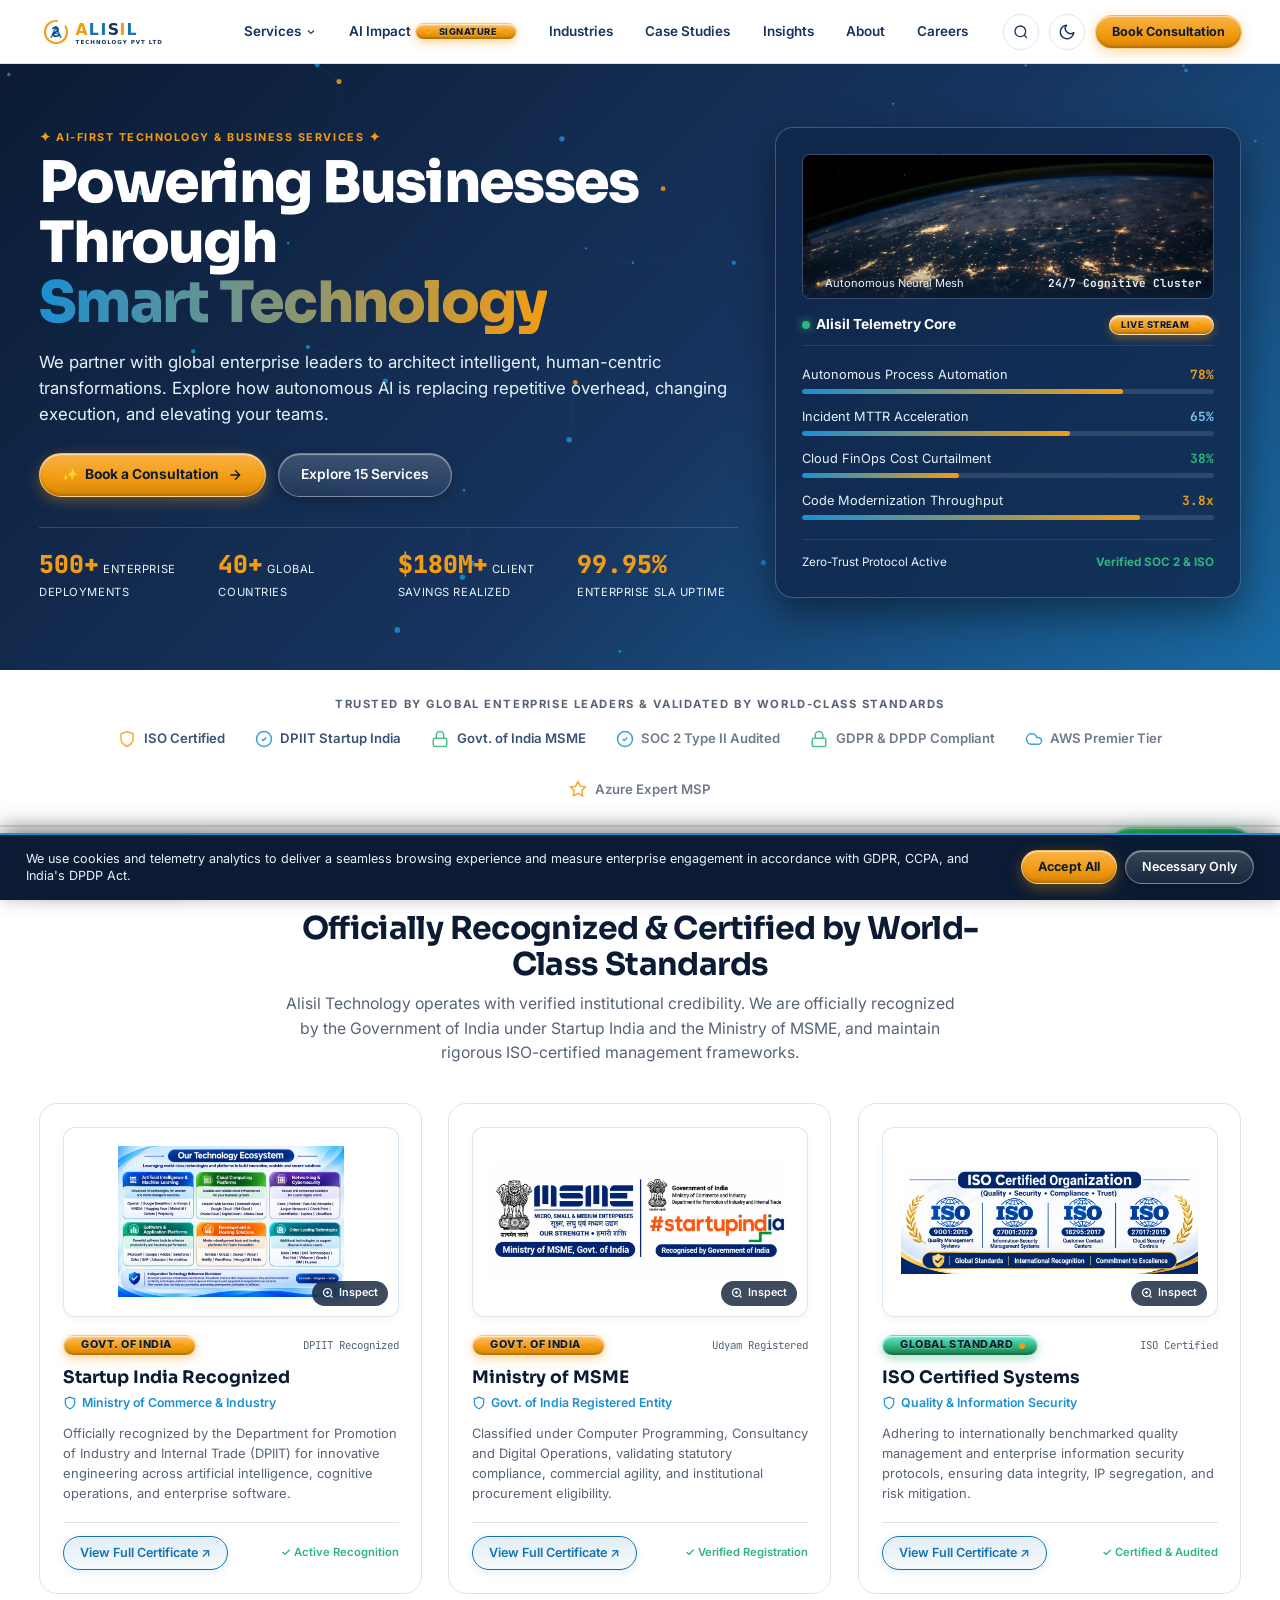
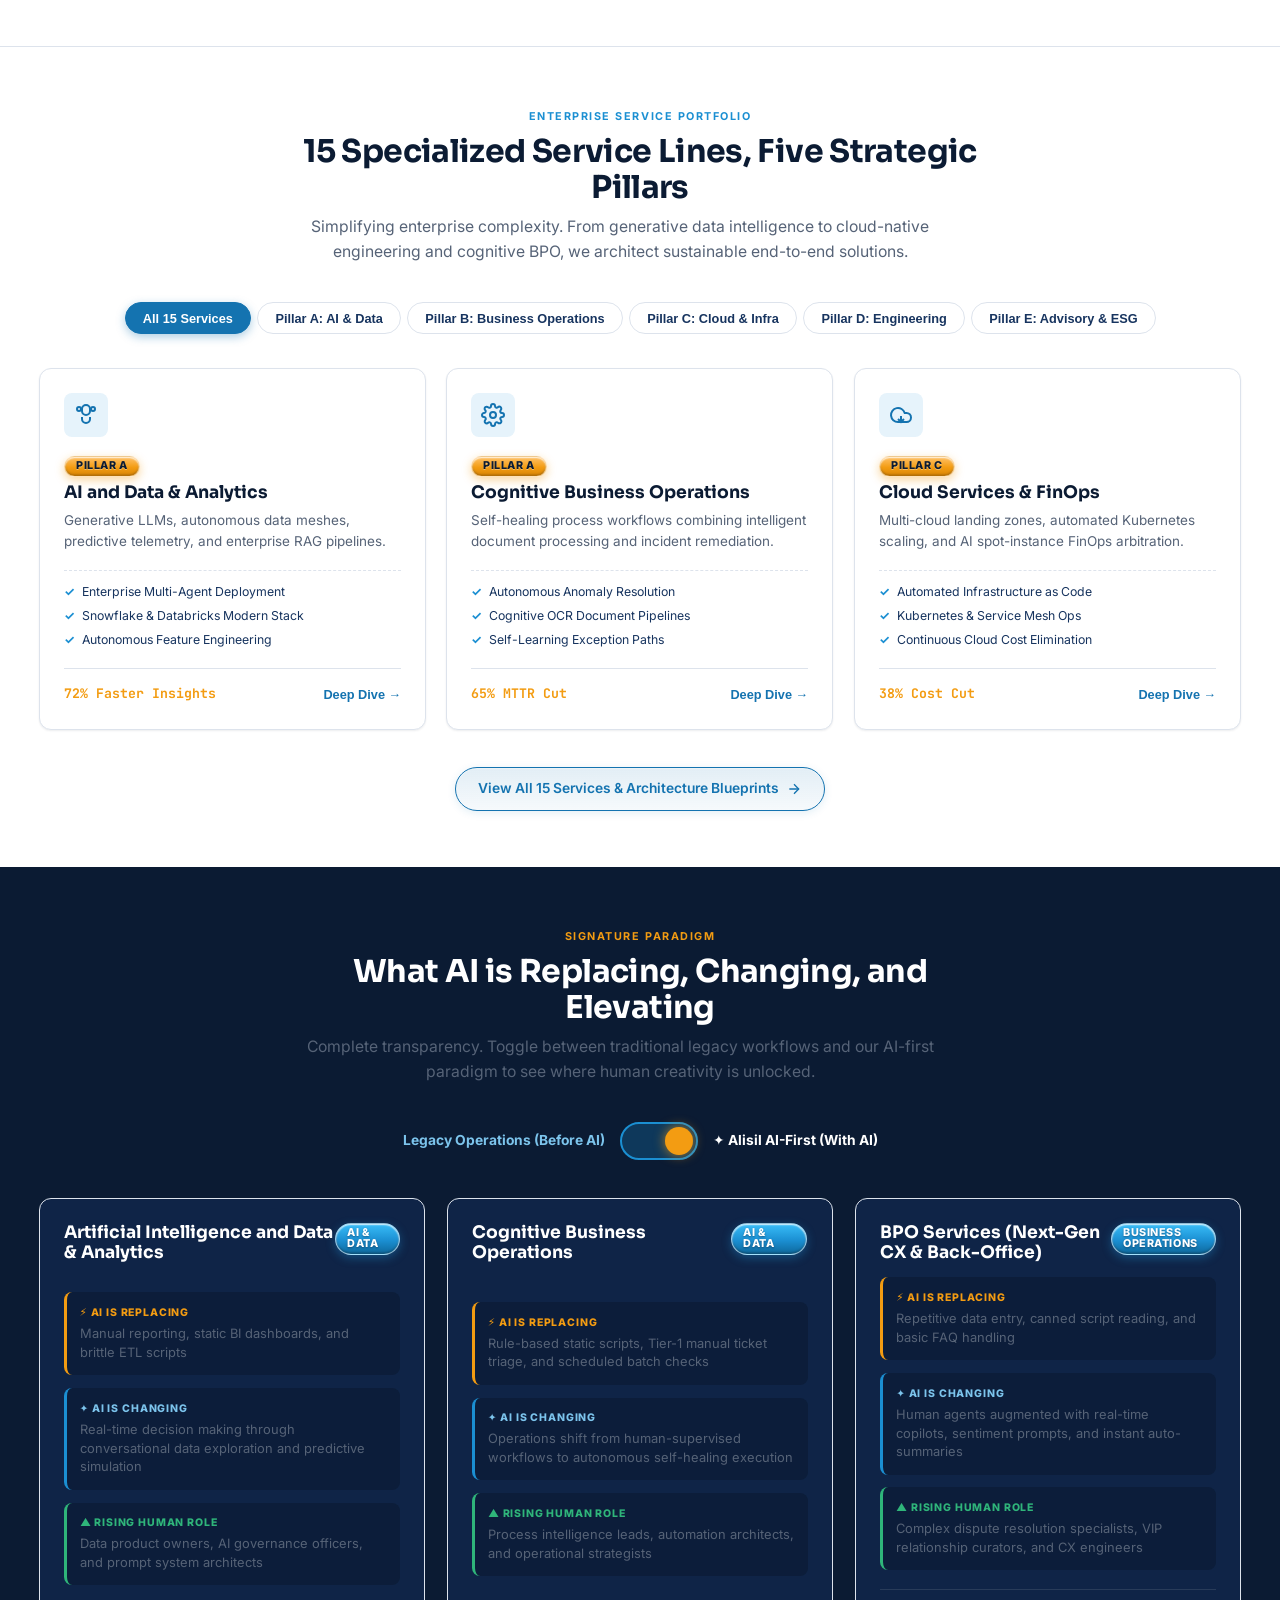
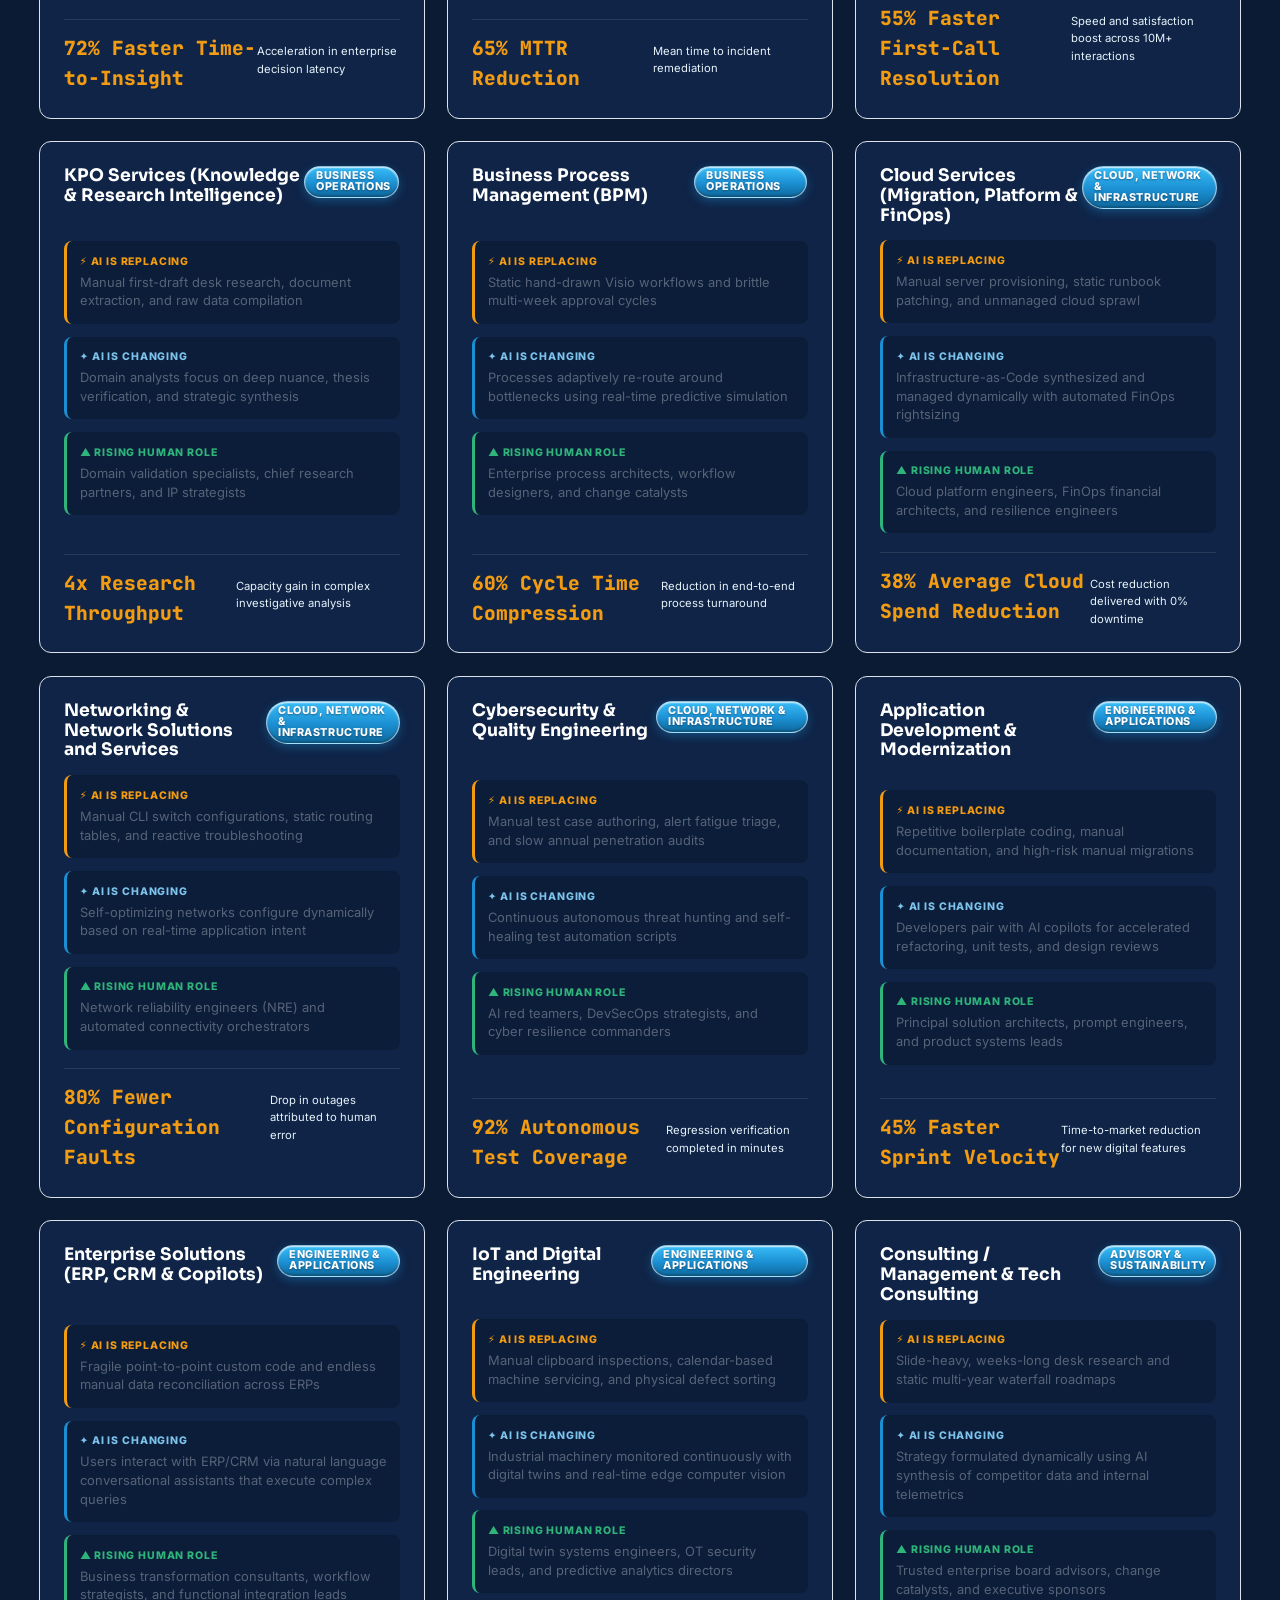
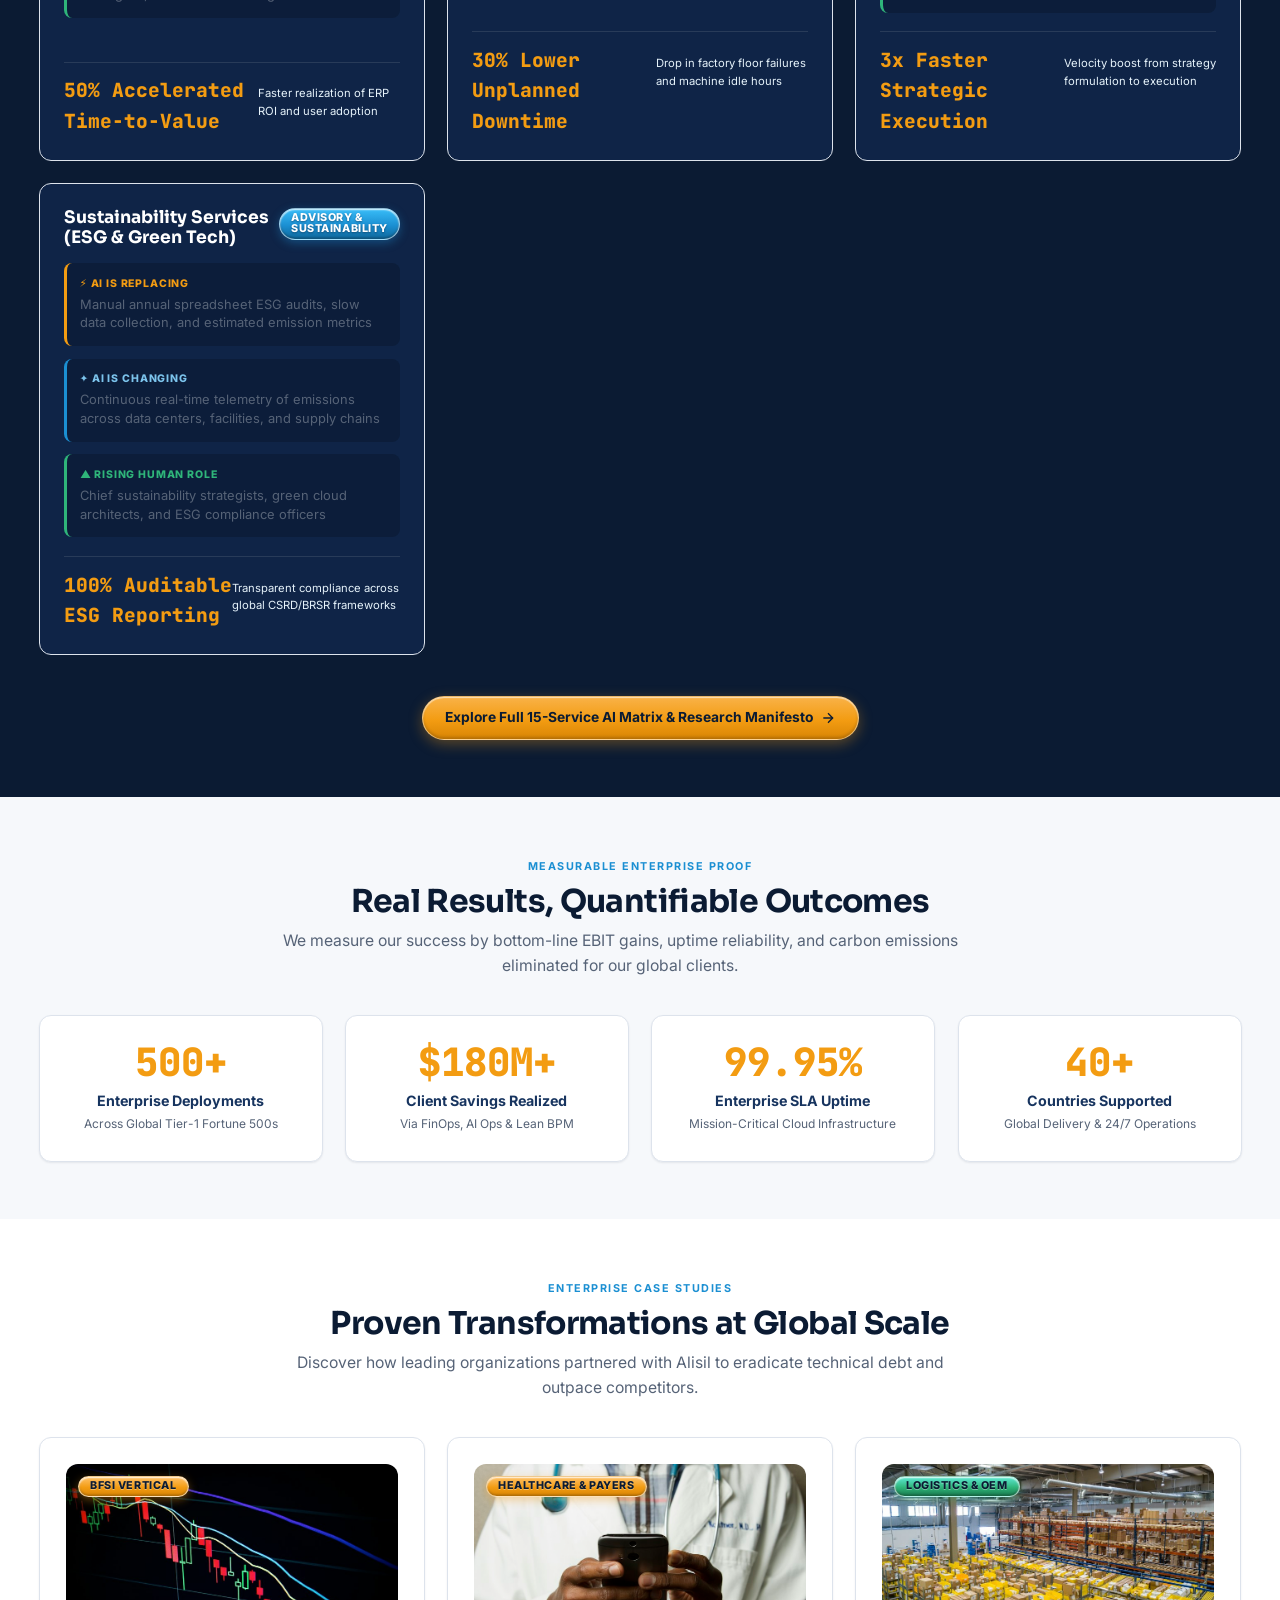
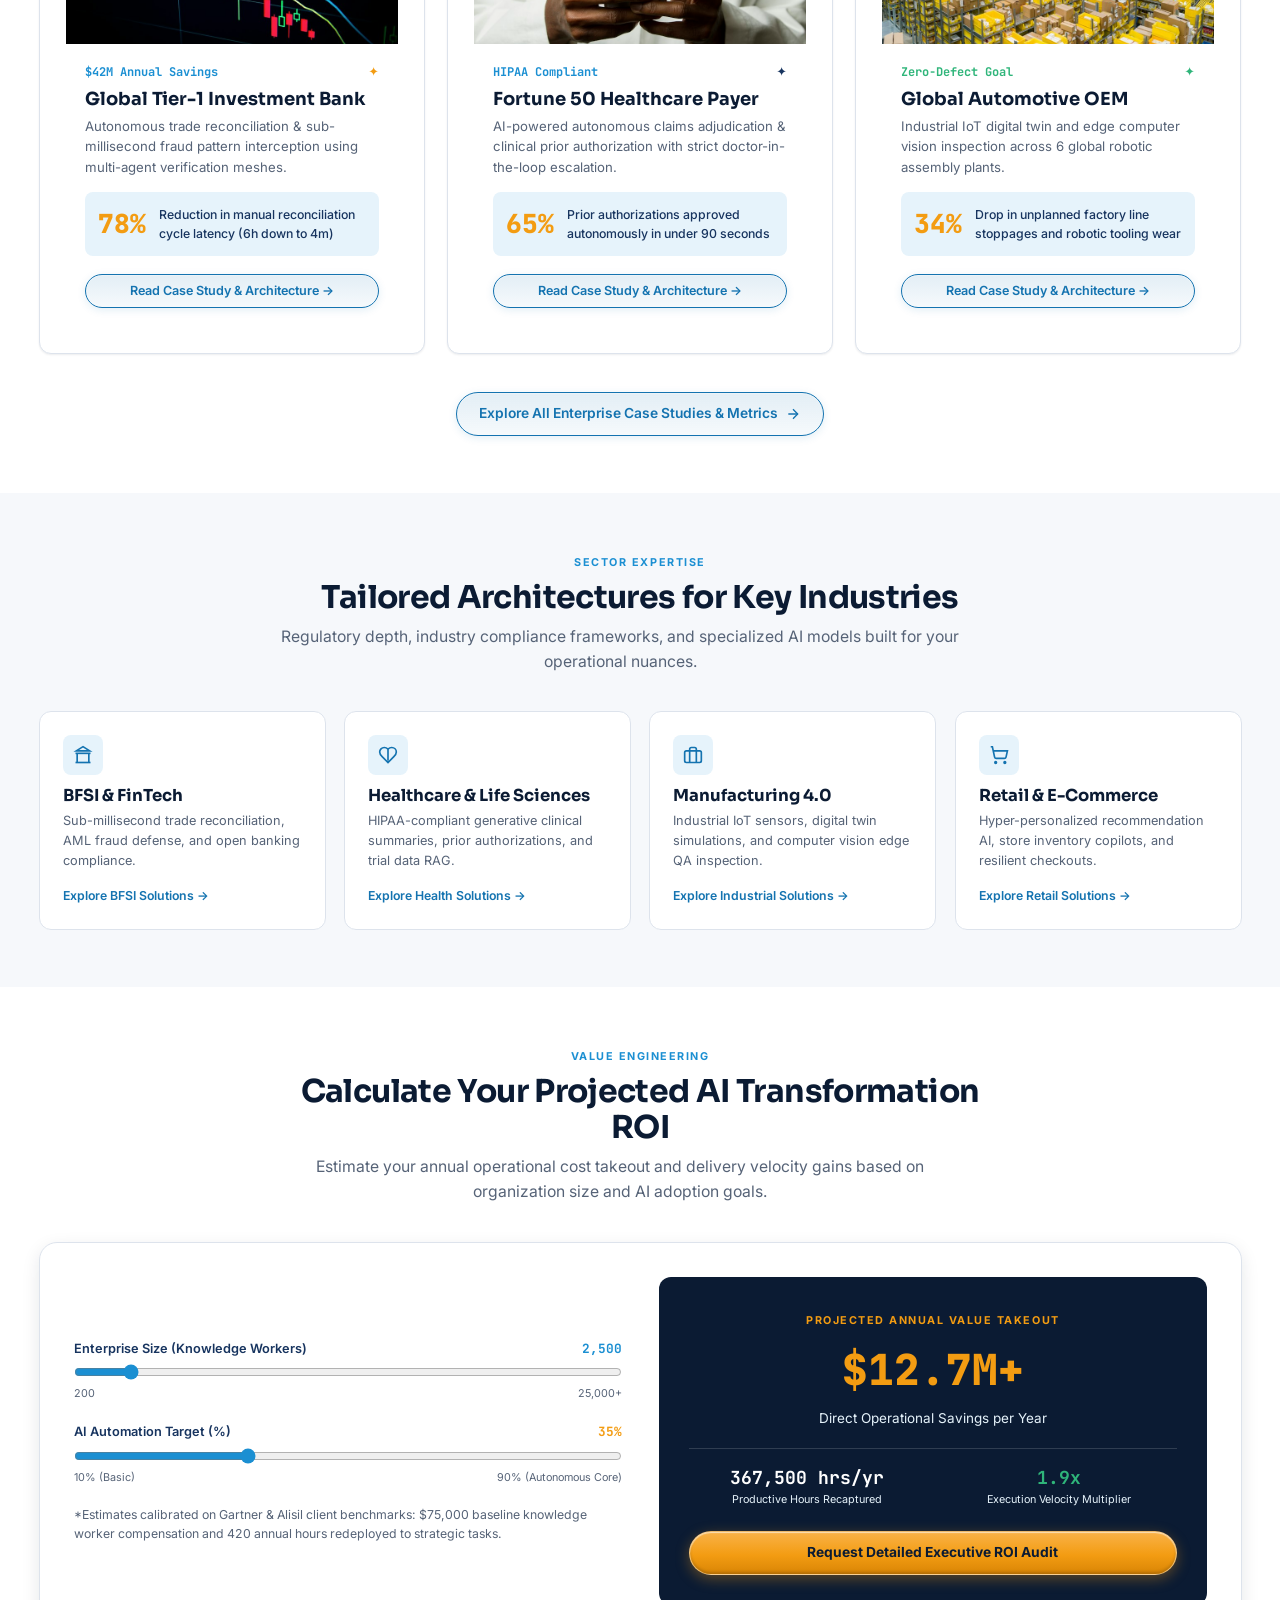
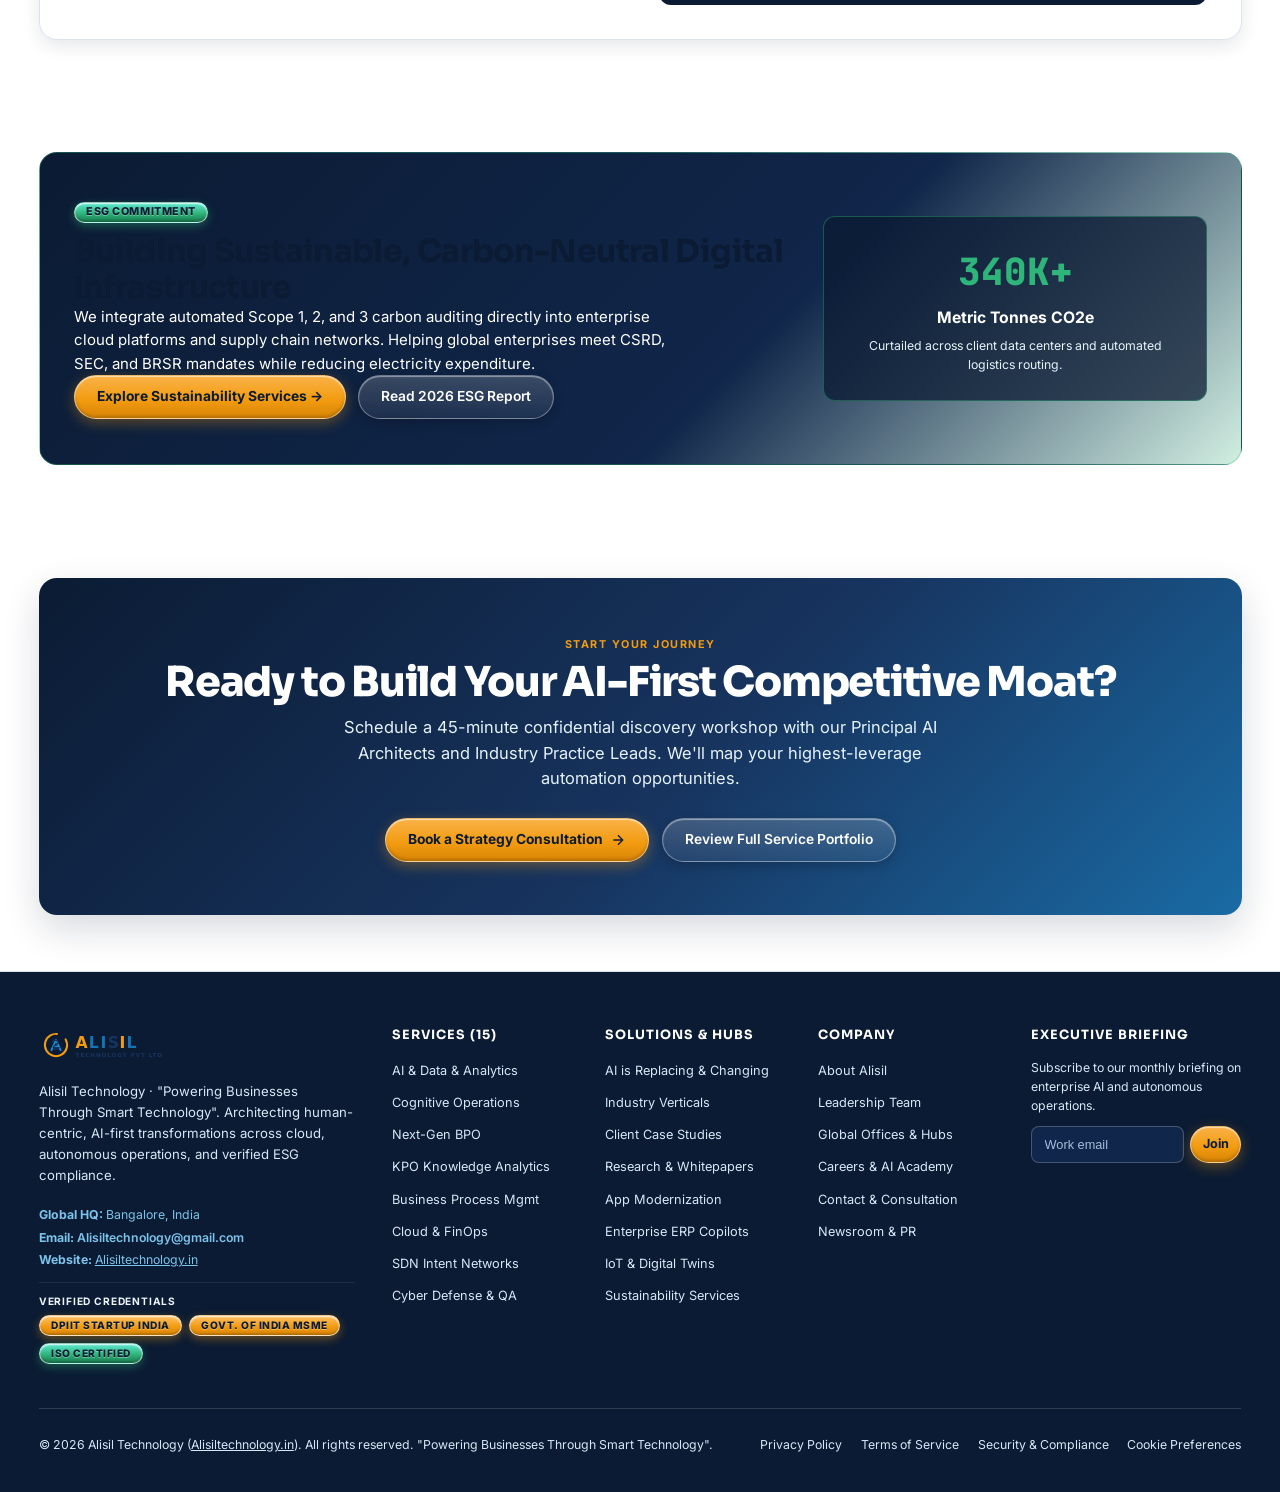
==== index.html @ ec59921e "refactor: create cohesive design system css and update navigation drawer cta components across pages" ====
<!DOCTYPE html>
<html lang="en" data-theme="light">
<head>
  <meta charset="UTF-8">
  <meta name="viewport" content="width=device-width, initial-scale=1.0">
  <title>Alisil Technology | Powering Businesses Through Smart Technology</title>
  <meta name="description" content="AI-first technology and business services partner. Powering enterprise transformations across AI & Data, Cloud, Autonomous Operations, Cybersecurity, and Engineering.">
  <meta name="keywords" content="Alisil Technology, Alisiltechnology.in, Enterprise AI, Generative AI, Cloud Migration, BPO, KPO, Cybersecurity, IoT, Sustainability Services, Digital Transformation">
  <meta name="author" content="Alisil Technology">
  <meta name="robots" content="index, follow, max-image-preview:large, max-snippet:-1, max-video-preview:-1">
  <meta name="theme-color" content="#0B1B33">
  <link rel="canonical" href="https://alisiltechnology.in/">

  <!-- Open Graph / Facebook Meta Tags -->
  <meta property="og:type" content="website">
  <meta property="og:site_name" content="Alisil Technology">
  <meta property="og:locale" content="en_US">
  <meta property="og:title" content="Alisil Technology | Powering Businesses Through Smart Technology">
  <meta property="og:description" content="AI-first technology and business services partner. Powering enterprise transformations across AI & Data, Cloud, Autonomous Operations, Cybersecurity, and Engineering.">
  <meta property="og:url" content="https://alisiltechnology.in/">
  <meta property="og:image" content="https://alisiltechnology.in/assets/logo-full.svg">
  <meta property="og:image:width" content="1200">
  <meta property="og:image:height" content="630">
  <meta property="og:image:alt" content="Alisil Technology - Powering Businesses Through Smart Technology">

  <!-- Twitter Card Meta Tags -->
  <meta name="twitter:card" content="summary_large_image">
  <meta name="twitter:site" content="@AlisilTech">
  <meta name="twitter:title" content="Alisil Technology | Powering Businesses Through Smart Technology">
  <meta name="twitter:description" content="AI-first technology and business services partner. Powering enterprise transformations across AI & Data, Cloud, Autonomous Operations, Cybersecurity, and Engineering.">
  <meta name="twitter:image" content="https://alisiltechnology.in/assets/logo-full.svg">

  <link rel="icon" type="image/svg+xml" href="assets/logo-symbol.svg">
  <link rel="stylesheet" href="css/styles.css">

  <script type="application/ld+json">
  {
    "@context": "https://schema.org",
    "@graph": [
      {
        "@type": "Organization",
        "@id": "https://alisiltechnology.in/#organization",
        "name": "Alisil Technology",
        "url": "https://alisiltechnology.in",
        "email": "Alisiltechnology@gmail.com",
        "logo": "https://alisiltechnology.in/assets/logo-full.svg",
        "description": "Powering Businesses Through Smart Technology",
        "telephone": "+91 80 4920 8800",
        "address": {
          "@type": "PostalAddress",
          "streetAddress": "Alisil Tech Park, Outer Ring Road, Bellandur",
          "addressLocality": "Bangalore",
          "addressRegion": "Karnataka",
          "postalCode": "560103",
          "addressCountry": "IN"
        },
        "sameAs": [
          "https://alisiltechnology.in"
        ]
      },
      {
        "@type": "WebSite",
        "@id": "https://alisiltechnology.in/#website",
        "url": "https://alisiltechnology.in",
        "name": "Alisil Technology",
        "publisher": { "@id": "https://alisiltechnology.in/#organization" }
      }
    ]
  }
  </script>
</head>
<body>
  <!-- Accessibility Skip Link -->
  <a href="#main-content" class="skip-to-content">Skip to main content</a>

  <!-- Header & Navigation (Uniform Compact) -->
  <header class="site-header" role="banner">
    <div class="container header-container">
      <a href="index.html" class="brand-link" aria-label="Alisil Technology Home">
        <img src="assets/logo-full.svg" alt="Alisil Technology Pvt Ltd" class="brand-logo-img" width="175" height="34">
      </a>

      <!-- Desktop Nav -->
      <nav class="nav-desktop" aria-label="Main Navigation">
        <div class="nav-item has-mega-menu">
          <a href="services.html" class="nav-link" aria-haspopup="true" aria-expanded="false">
            Services
            <svg width="12" height="12" viewBox="0 0 24 24" fill="none" stroke="currentColor" stroke-width="2.2"><path d="m6 9 6 6 6-6"/></svg>
          </a>
          <!-- 5 Pillars Mega Menu -->
          <div class="mega-menu" role="region" aria-label="Services Portfolio Mega Menu">
            <div class="mega-pillar">
              <span class="mega-pillar-title">✦ AI & Data</span>
              <ul class="mega-links">
                <li><a href="services.html#ai-data-analytics">AI & Data & Analytics</a></li>
                <li><a href="services.html#cognitive-business-ops">Cognitive Operations</a></li>
              </ul>
            </div>
            <div class="mega-pillar">
              <span class="mega-pillar-title">✦ Business Ops</span>
              <ul class="mega-links">
                <li><a href="services.html#bpo-services">Next-Gen BPO Services</a></li>
                <li><a href="services.html#kpo-services">KPO Knowledge Analytics</a></li>
                <li><a href="services.html#bpm-services">Business Process Mgmt</a></li>
              </ul>
            </div>
            <div class="mega-pillar">
              <span class="mega-pillar-title">✦ Cloud & Infra</span>
              <ul class="mega-links">
                <li><a href="services.html#cloud-services">Cloud Platforms & FinOps</a></li>
                <li><a href="services.html#networking-services">SDN & Intent Networks</a></li>
                <li><a href="services.html#cybersecurity-qe">Cyber Defense & QA</a></li>
              </ul>
            </div>
            <div class="mega-pillar">
              <span class="mega-pillar-title">✦ Engineering</span>
              <ul class="mega-links">
                <li><a href="services.html#app-modernization">App Modernization</a></li>
                <li><a href="services.html#enterprise-solutions">ERP & CRM Copilots</a></li>
                <li><a href="services.html#iot-digital-engineering">IoT & Digital Twins</a></li>
              </ul>
            </div>
            <div class="mega-pillar">
              <span class="mega-pillar-title">✦ Advisory & ESG</span>
              <ul class="mega-links">
                <li><a href="services.html#consulting-tech">Management Consulting</a></li>
                <li><a href="services.html#sustainability-services">Sustainability Services</a></li>
              </ul>
            </div>
          </div>
        </div>

        <div class="nav-item">
          <a href="ai-impact.html" class="nav-link">
            AI Impact
            <span class="badge badge-amber spark-badge" style="font-size:0.62rem; padding: 2px 7px;"><span class="spark-star" style="font-size: 0.75rem;">✦</span> Signature</span>
          </a>
        </div>
        <div class="nav-item"><a href="industries.html" class="nav-link">Industries</a></div>
        <div class="nav-item"><a href="case-studies.html" class="nav-link">Case Studies</a></div>
        <div class="nav-item"><a href="insights.html" class="nav-link">Insights</a></div>
        <div class="nav-item"><a href="about.html" class="nav-link">About</a></div>
        <div class="nav-item"><a href="careers.html" class="nav-link">Careers</a></div>
      </nav>

      <!-- Navigation Actions -->
      <div class="nav-actions">
        <button type="button" class="search-trigger-btn" aria-label="Open search dialog (Ctrl+K)">
          <svg width="16" height="16" viewBox="0 0 24 24" fill="none" stroke="currentColor" stroke-width="2"><circle cx="11" cy="11" r="8"/><path d="m21 21-4.3-4.3"/></svg>
        </button>

        <button type="button" class="theme-toggle-btn" aria-label="Toggle theme">
          <svg width="16" height="16" viewBox="0 0 24 24" fill="none" stroke="currentColor" stroke-width="2"><path d="M21 12.79A9 9 0 1 1 11.21 3 7 7 0 0 0 21 12.79z"/></svg>
        </button>

        <a href="contact.html" class="btn btn-primary btn-sm">Book Consultation</a>

        <button type="button" class="mobile-nav-toggle" aria-label="Open mobile menu" aria-expanded="false">
          <svg width="22" height="22" viewBox="0 0 24 24" fill="none" stroke="currentColor" stroke-width="2"><line x1="3" y1="12" x2="21" y2="12"/><line x1="3" y1="6" x2="21" y2="6"/><line x1="3" y1="18" x2="21" y2="18"/></svg>
        </button>
      </div>
    </div>
  </header>

  <!-- Mobile Navigation Drawer -->
  <div class="mobile-drawer" role="dialog" aria-modal="true" aria-hidden="true" aria-label="Mobile Navigation">
    <div class="drawer-header">
      <img src="assets/logo-full.svg" alt="Alisil Technology" class="brand-logo-img" width="135" height="28">
      <button type="button" class="drawer-close" aria-label="Close menu">&times;</button>
    </div>
    <ul class="mobile-links">
      <li><a href="index.html">Home</a></li>
      <li>
        <a href="services.html">Services Portfolio (15 Services)</a>
        <ul class="mobile-sublinks">
          <li><a href="services.html#ai-data-analytics">✦ AI & Data</a></li>
          <li><a href="services.html#bpo-services">✦ Business Operations</a></li>
          <li><a href="services.html#cloud-services">✦ Cloud & Infrastructure</a></li>
          <li><a href="services.html#app-modernization">✦ Enterprise Engineering</a></li>
          <li><a href="services.html#consulting-tech">✦ Advisory & ESG</a></li>
        </ul>
      </li>
      <li><a href="ai-impact.html">AI is Replacing & Changing</a></li>
      <li><a href="industries.html">Industry Verticals</a></li>
      <li><a href="case-studies.html">Case Studies & ROI</a></li>
      <li><a href="insights.html">Insights & Whitepapers</a></li>
      <li><a href="about.html">About & Leadership</a></li>
      <li><a href="careers.html">Careers & AI Academy</a></li>
      <li><a href="contact.html">Contact & Consultation</a></li>
    </ul>
    <div class="mobile-drawer-cta">
      <a href="contact.html" class="btn btn-primary btn-sm">Book a Consultation</a>
    </div>
  </div>

  <!-- Main Content -->
  <main id="main-content">

    <!-- 1. HERO SECTION (Compact, Animated Mesh Canvas) -->
    <section class="hero-section" aria-label="Introduction">
      <canvas id="hero-canvas" aria-hidden="true"></canvas>

      <div class="container hero-content">
        <div class="hero-text reveal-on-scroll">
          <div>
            <span class="spark-star" style="margin-right: 0.3rem;">✦</span><span class="text-eyebrow" style="color: var(--amber-500);">AI-First Technology & Business Services</span><span class="spark-star spark-star-delay" style="margin-left: 0.3rem;">✦</span>
          </div>
          <h1 class="text-display">
            Powering Businesses Through <span class="grad-text">Smart Technology</span>
          </h1>
          <p class="text-body-lg">
            We partner with global enterprise leaders to architect intelligent, human-centric transformations. Explore how autonomous AI is replacing repetitive overhead, changing execution, and elevating your teams.
          </p>

          <div class="hero-cta-group">
            <a href="contact.html" class="btn btn-primary">
              <span class="spark-star" style="color: var(--navy-900); font-size: 0.95em;">✨</span>
              Book a Consultation
              <svg width="16" height="16" viewBox="0 0 24 24" fill="none" stroke="currentColor" stroke-width="2"><path d="M5 12h14"/><path d="m12 5 7 7-7 7"/></svg>
            </a>
            <a href="services.html" class="btn btn-ghost-dark">
              Explore 15 Services
            </a>
          </div>

          <!-- Hero Quick Stats -->
          <div class="hero-stats-strip">
            <div class="hero-stat-item">
              <span class="hero-stat-number" data-counter-target="500+">500+</span>
              <span class="hero-stat-label">Enterprise Deployments</span>
            </div>
            <div class="hero-stat-item">
              <span class="hero-stat-number" data-counter-target="40+">40+</span>
              <span class="hero-stat-label">Global Countries</span>
            </div>
            <div class="hero-stat-item">
              <span class="hero-stat-number" data-counter-target="$180M+">$180M+</span>
              <span class="hero-stat-label">Client Savings Realized</span>
            </div>
            <div class="hero-stat-item">
              <span class="hero-stat-number" data-counter-target="99.95%">99.95%</span>
              <span class="hero-stat-label">Enterprise SLA Uptime</span>
            </div>
          </div>
        </div>

        <!-- Hero Right Holographic Telemetry Box -->
        <div class="hero-interactive-card reveal-on-scroll">
          <!-- LCP Candidate Image with fetchpriority=high and SEO attributes -->
          <div style="position: relative; border-radius: var(--radius-sm); overflow: hidden; margin-bottom: 1rem; border: 1px solid rgba(255,255,255,0.18); height: 145px; background: var(--navy-800);">
            <img src="assets/images/hero-ai-infrastructure.jpg" alt="Alisil sovereign AI architecture and neural cloud telemetry network" fetchpriority="high" width="460" height="145" style="width: 100%; height: 100%; object-fit: cover; display: block;">
            <div style="position: absolute; bottom: 0; left: 0; right: 0; background: linear-gradient(0deg, rgba(11,27,51,0.92) 0%, rgba(11,27,51,0.2) 70%, transparent 100%); padding: 0.4rem 0.75rem; font-size: 0.74rem; color: var(--sky-100); display: flex; justify-content: space-between; align-items: center;">
              <span><span class="spark-star" style="font-size: 0.8em;">✦</span> Autonomous Neural Mesh</span>
              <span style="color: var(--amber-400); font-family: var(--font-mono); font-weight: 700;">24/7 Cognitive Cluster</span>
            </div>
          </div>

          <div class="hologram-header">
            <div style="display: flex; align-items: center;">
              <span class="status-dot"></span>
              <strong style="font-size: 0.92rem; color: #FFFFFF;">Alisil Telemetry Core</strong>
            </div>
            <span class="badge badge-amber spark-badge" style="font-size: 0.62rem;">LIVE STREAM</span>
          </div>

          <div class="hologram-metrics">
            <div>
              <div class="hologram-row">
                <span style="color: var(--sky-100);">Autonomous Process Automation</span>
                <strong style="color: var(--amber-500); font-family: var(--font-mono);">78%</strong>
              </div>
              <div class="hologram-bar"><div class="hologram-fill" style="width: 78%;"></div></div>
            </div>
            <div>
              <div class="hologram-row">
                <span style="color: var(--sky-100);">Incident MTTR Acceleration</span>
                <strong style="color: var(--sky-300); font-family: var(--font-mono);">65%</strong>
              </div>
              <div class="hologram-bar"><div class="hologram-fill" style="width: 65%;"></div></div>
            </div>
            <div>
              <div class="hologram-row">
                <span style="color: var(--sky-100);">Cloud FinOps Cost Curtailment</span>
                <strong style="color: var(--green-500); font-family: var(--font-mono);">38%</strong>
              </div>
              <div class="hologram-bar"><div class="hologram-fill" style="width: 38%;"></div></div>
            </div>
            <div>
              <div class="hologram-row">
                <span style="color: var(--sky-100);">Code Modernization Throughput</span>
                <strong style="color: var(--amber-500); font-family: var(--font-mono);">3.8x</strong>
              </div>
              <div class="hologram-bar"><div class="hologram-fill" style="width: 82%;"></div></div>
            </div>
          </div>

          <div style="margin-top: 1.25rem; padding-top: 0.85rem; border-top: 1px solid rgba(255,255,255,0.1); display: flex; justify-content: space-between; align-items: center; font-size: 0.78rem; color: var(--sky-100);">
            <span>Zero-Trust Protocol Active</span>
            <span style="color: var(--green-500); font-weight: 700;">Verified SOC 2 & ISO</span>
          </div>
        </div>
      </div>
    </section>

    <!-- 2. TRUST & CERTIFICATION BAR -->
    <section class="trust-bar" aria-label="Trust and Certifications">
      <div class="container trust-wrapper">
        <span class="trust-label">Trusted by Global Enterprise Leaders & Validated by World-Class Standards</span>
        <div class="trust-badges">
          <a href="#accreditations" class="trust-badge-item" style="color: inherit; text-decoration: none;">
            <svg width="18" height="18" viewBox="0 0 24 24" fill="none" stroke="#F39C12" stroke-width="2"><path d="M12 22s8-4 8-10V5l-8-3-8 3v7c0 6 8 10 8 10z"/></svg>
            <span>ISO Certified</span>
          </a>
          <a href="#accreditations" class="trust-badge-item" style="color: inherit; text-decoration: none;">
            <svg width="18" height="18" viewBox="0 0 24 24" fill="none" stroke="#1B8FD2" stroke-width="2"><path d="m9 12 2 2 4-4"/><circle cx="12" cy="12" r="10"/></svg>
            <span>DPIIT Startup India</span>
          </a>
          <a href="#accreditations" class="trust-badge-item" style="color: inherit; text-decoration: none;">
            <svg width="18" height="18" viewBox="0 0 24 24" fill="none" stroke="#2FB57A" stroke-width="2"><rect x="3" y="11" width="18" height="11" rx="2" ry="2"/><path d="M7 11V7a5 5 0 0 1 10 0v4"/></svg>
            <span>Govt. of India MSME</span>
          </a>
          <div class="trust-badge-item">
            <svg width="18" height="18" viewBox="0 0 24 24" fill="none" stroke="#1B8FD2" stroke-width="2"><circle cx="12" cy="12" r="10"/><path d="m9 12 2 2 4-4"/></svg>
            <span>SOC 2 Type II Audited</span>
          </div>
          <div class="trust-badge-item">
            <svg width="18" height="18" viewBox="0 0 24 24" fill="none" stroke="#2FB57A" stroke-width="2"><rect x="3" y="11" width="18" height="11" rx="2" ry="2"/><path d="M7 11V7a5 5 0 0 1 10 0v4"/></svg>
            <span>GDPR & DPDP Compliant</span>
          </div>
          <div class="trust-badge-item">
            <svg width="18" height="18" viewBox="0 0 24 24" fill="none" stroke="#1B8FD2" stroke-width="2"><path d="M17.5 19H9a7 7 0 1 1 6.71-9h1.79a4.5 4.5 0 1 1 0 9Z"/></svg>
            <span>AWS Premier Tier</span>
          </div>
          <div class="trust-badge-item">
            <svg width="18" height="18" viewBox="0 0 24 24" fill="none" stroke="#F39C12" stroke-width="2"><polygon points="12 2 15.09 8.26 22 9.27 17 14.14 18.18 21.02 12 17.77 5.82 21.02 7 14.14 2 9.27 8.91 8.26 12 2"/></svg>
            <span>Azure Expert MSP</span>
          </div>
        </div>
      </div>
    </section>

    <!-- 2B. OFFICIAL ACCREDITATIONS & GOVERNMENT RECOGNITIONS -->
    <section class="cert-section" id="accreditations" aria-labelledby="accreditations-heading">
      <div class="container">
        <div class="section-header reveal-on-scroll">
          <span class="text-eyebrow">Institutional Standing & Enterprise Trust</span>
          <h2 id="accreditations-heading" class="text-h2">Officially Recognized & Certified by World-Class Standards</h2>
          <p>
            Alisil Technology operates with verified institutional credibility. We are officially recognized by the Government of India under Startup India and the Ministry of MSME, and maintain rigorous ISO-certified management frameworks.
          </p>
        </div>

        <div class="cert-grid">
          <!-- Card 1: Startup India -->
          <article class="cert-card reveal-on-scroll">
            <div class="cert-media-wrap" data-cert-src="assets/images/certificates/startupindia.webp" data-cert-title="Startup India Certificate of Recognition" data-cert-authority="DPIIT, Ministry of Commerce and Industry, Government of India" data-cert-desc="Official Certificate of Recognition validating Alisil Technology as an authorized innovative enterprise under the Government of India's flagship Startup India program." tabindex="0" role="button" aria-label="View Startup India Certificate">
              <img src="assets/images/certificates/startupindia.webp" alt="Startup India Certificate of Recognition - Alisil Technology" class="cert-img" width="400" height="267" loading="lazy">
              <span class="cert-zoom-badge">
                <svg width="12" height="12" viewBox="0 0 24 24" fill="none" stroke="currentColor" stroke-width="2.5"><circle cx="11" cy="11" r="8"/><path d="m21 21-4.3-4.3"/><path d="M11 8v6"/><path d="M8 11h6"/></svg>
                Inspect
              </span>
            </div>
            <div class="cert-card-body">
              <div class="cert-badge-row">
                <span class="badge badge-amber spark-badge"><span class="badge-spark"></span>Govt. of India</span>
                <span style="font-size: 0.72rem; font-family: var(--font-mono); color: var(--text-muted);">DPIIT Recognized</span>
              </div>
              <h3 class="cert-title">Startup India Recognized</h3>
              <div class="cert-authority">
                <svg width="14" height="14" viewBox="0 0 24 24" fill="none" stroke="currentColor" stroke-width="2"><path d="M12 22s8-4 8-10V5l-8-3-8 3v7c0 6 8 10 8 10z"/></svg>
                Ministry of Commerce & Industry
              </div>
              <p class="cert-desc">
                Officially recognized by the Department for Promotion of Industry and Internal Trade (DPIIT) for innovative engineering across artificial intelligence, cognitive operations, and enterprise software.
              </p>
              <div class="cert-card-actions">
                <button type="button" class="btn btn-secondary btn-sm" data-cert-src="assets/images/certificates/startupindia.webp" data-cert-title="Startup India Certificate of Recognition" data-cert-authority="DPIIT, Ministry of Commerce and Industry, Government of India" data-cert-desc="Official Certificate of Recognition validating Alisil Technology as an authorized innovative enterprise under the Government of India's flagship Startup India program.">
                  View Full Certificate ↗
                </button>
                <span style="font-size: 0.75rem; color: var(--green-500); font-weight: 600;">✓ Active Recognition</span>
              </div>
            </div>
          </article>

          <!-- Card 2: MSME Registered -->
          <article class="cert-card reveal-on-scroll">
            <div class="cert-media-wrap" data-cert-src="assets/images/certificates/msme.webp" data-cert-title="Ministry of MSME Enterprise Registration" data-cert-authority="Ministry of Micro, Small & Medium Enterprises, Government of India" data-cert-desc="Official Udyam Registration confirming Alisil Technology under the Ministry of MSME, Government of India, for specialized IT and cognitive consultancy operations." tabindex="0" role="button" aria-label="View MSME Registration Certificate">
              <img src="assets/images/certificates/msme.webp" alt="Ministry of MSME Registration - Alisil Technology" class="cert-img" width="400" height="160" loading="lazy">
              <span class="cert-zoom-badge">
                <svg width="12" height="12" viewBox="0 0 24 24" fill="none" stroke="currentColor" stroke-width="2.5"><circle cx="11" cy="11" r="8"/><path d="m21 21-4.3-4.3"/><path d="M11 8v6"/><path d="M8 11h6"/></svg>
                Inspect
              </span>
            </div>
            <div class="cert-card-body">
              <div class="cert-badge-row">
                <span class="badge badge-primary spark-badge"><span class="badge-spark"></span>Govt. of India</span>
                <span style="font-size: 0.72rem; font-family: var(--font-mono); color: var(--text-muted);">Udyam Registered</span>
              </div>
              <h3 class="cert-title">Ministry of MSME</h3>
              <div class="cert-authority">
                <svg width="14" height="14" viewBox="0 0 24 24" fill="none" stroke="currentColor" stroke-width="2"><path d="M12 22s8-4 8-10V5l-8-3-8 3v7c0 6 8 10 8 10z"/></svg>
                Govt. of India Registered Entity
              </div>
              <p class="cert-desc">
                Classified under Computer Programming, Consultancy and Digital Operations, validating statutory compliance, commercial agility, and institutional procurement eligibility.
              </p>
              <div class="cert-card-actions">
                <button type="button" class="btn btn-secondary btn-sm" data-cert-src="assets/images/certificates/msme.webp" data-cert-title="Ministry of MSME Enterprise Registration" data-cert-authority="Ministry of Micro, Small & Medium Enterprises, Government of India" data-cert-desc="Official Udyam Registration confirming Alisil Technology under the Ministry of MSME, Government of India, for specialized IT and cognitive consultancy operations.">
                  View Full Certificate ↗
                </button>
                <span style="font-size: 0.75rem; color: var(--green-500); font-weight: 600;">✓ Verified Registration</span>
              </div>
            </div>
          </article>

          <!-- Card 3: ISO Certified -->
          <article class="cert-card reveal-on-scroll">
            <div class="cert-media-wrap" data-cert-src="assets/images/certificates/iso.webp" data-cert-title="ISO Certified Management & Security Systems" data-cert-authority="International Organization for Standardization (ISO)" data-cert-desc="ISO Certified standards governing Alisil Technology's Quality Management (ISO 9001) and Information Security Management (ISO 27001) frameworks." tabindex="0" role="button" aria-label="View ISO Certificate">
              <img src="assets/images/certificates/iso.webp" alt="ISO Certification - Alisil Technology" class="cert-img" width="400" height="141" loading="lazy">
              <span class="cert-zoom-badge">
                <svg width="12" height="12" viewBox="0 0 24 24" fill="none" stroke="currentColor" stroke-width="2.5"><circle cx="11" cy="11" r="8"/><path d="m21 21-4.3-4.3"/><path d="M11 8v6"/><path d="M8 11h6"/></svg>
                Inspect
              </span>
            </div>
            <div class="cert-card-body">
              <div class="cert-badge-row">
                <span class="badge badge-green spark-badge"><span class="badge-spark"></span>Global Standard</span>
                <span style="font-size: 0.72rem; font-family: var(--font-mono); color: var(--text-muted);">ISO Certified</span>
              </div>
              <h3 class="cert-title">ISO Certified Systems</h3>
              <div class="cert-authority">
                <svg width="14" height="14" viewBox="0 0 24 24" fill="none" stroke="currentColor" stroke-width="2"><path d="M12 22s8-4 8-10V5l-8-3-8 3v7c0 6 8 10 8 10z"/></svg>
                Quality & Information Security
              </div>
              <p class="cert-desc">
                Adhering to internationally benchmarked quality management and enterprise information security protocols, ensuring data integrity, IP segregation, and risk mitigation.
              </p>
              <div class="cert-card-actions">
                <button type="button" class="btn btn-secondary btn-sm" data-cert-src="assets/images/certificates/iso.webp" data-cert-title="ISO Certified Management & Security Systems" data-cert-authority="International Organization for Standardization (ISO)" data-cert-desc="ISO Certified standards governing Alisil Technology's Quality Management (ISO 9001) and Information Security Management (ISO 27001) frameworks.">
                  View Full Certificate ↗
                </button>
                <span style="font-size: 0.75rem; color: var(--green-500); font-weight: 600;">✓ Certified & Audited</span>
              </div>
            </div>
          </article>
        </div>
      </div>
    </section>

    <!-- 3. FIVE PILLARS & 15 SERVICES SHOWCASE -->
    <section class="section" id="services" aria-labelledby="services-heading">
      <div class="container">
        <div class="section-header reveal-on-scroll">
          <span class="text-eyebrow">Enterprise Service Portfolio</span>
          <h2 id="services-heading" class="text-h2">15 Specialized Service Lines, Five Strategic Pillars</h2>
          <p>
            Simplifying enterprise complexity. From generative data intelligence to cloud-native engineering and cognitive BPO, we architect sustainable end-to-end solutions.
          </p>
        </div>

        <!-- Pillar Filter Tabs -->
        <div class="pillar-tabs reveal-on-scroll" role="tablist" aria-label="Filter Services by Pillar">
          <button type="button" class="pillar-tab-btn active ai-filter-tab" data-pillar="all">All 15 Services</button>
          <button type="button" class="pillar-tab-btn ai-filter-tab" data-pillar="ai-data">Pillar A: AI & Data</button>
          <button type="button" class="pillar-tab-btn ai-filter-tab" data-pillar="business-ops">Pillar B: Business Operations</button>
          <button type="button" class="pillar-tab-btn ai-filter-tab" data-pillar="cloud-infra">Pillar C: Cloud & Infra</button>
          <button type="button" class="pillar-tab-btn ai-filter-tab" data-pillar="engineering">Pillar D: Engineering</button>
          <button type="button" class="pillar-tab-btn ai-filter-tab" data-pillar="advisory">Pillar E: Advisory & ESG</button>
        </div>

        <!-- Services Grid -->
        <div class="services-grid" id="homepage-services-list">
          <article class="service-card reveal-on-scroll">
            <div>
              <div class="service-icon-box">
                <svg width="24" height="24" viewBox="0 0 24 24" fill="none" stroke="currentColor" stroke-width="2"><path d="M12 2a4 4 0 0 1 4 4v2a4 4 0 0 1-4 4 4 4 0 0 1-4-4V6a4 4 0 0 1 4-4z"/><path d="M16 14v2a4 4 0 0 1-8 0v-2"/><circle cx="19" cy="6" r="2"/><circle cx="5" cy="6" r="2"/></svg>
              </div>
              <span class="badge badge-amber" style="margin-bottom: 0.4rem;">Pillar A</span>
              <h3 class="service-title">AI and Data & Analytics</h3>
              <p class="service-desc">Generative LLMs, autonomous data meshes, predictive telemetry, and enterprise RAG pipelines.</p>
              <ul class="service-caps-list">
                <li class="service-cap-item">Enterprise Multi-Agent Deployment</li>
                <li class="service-cap-item">Snowflake & Databricks Modern Stack</li>
                <li class="service-cap-item">Autonomous Feature Engineering</li>
              </ul>
            </div>
            <div class="service-footer">
              <span style="font-family: var(--font-mono); font-weight: 700; color: var(--amber-500); font-size: 0.88rem;">72% Faster Insights</span>
              <button type="button" class="service-link" data-service-slug="ai-data-analytics" style="background:none;border:none;cursor:pointer;">
                Deep Dive →
              </button>
            </div>
          </article>

          <article class="service-card reveal-on-scroll">
            <div>
              <div class="service-icon-box">
                <svg width="24" height="24" viewBox="0 0 24 24" fill="none" stroke="currentColor" stroke-width="2"><circle cx="12" cy="12" r="3"/><path d="M19.4 15a1.65 1.65 0 0 0 .33 1.82l.06.06a2 2 0 0 1 0 2.83 2 2 0 0 1-2.83 0l-.06-.06a1.65 1.65 0 0 0-1.82-.33 1.65 1.65 0 0 0-1 1.51V21a2 2 0 0 1-2 2 2 2 0 0 1-2-2v-.09A1.65 1.65 0 0 0 9 19.4a1.65 1.65 0 0 0-1.82.33l-.06.06a2 2 0 0 1-2.83 0 2 2 0 0 1 0-2.83l.06-.06a1.65 1.65 0 0 0 .33-1.82 1.65 1.65 0 0 0-1.51-1H3a2 2 0 0 1-2-2 2 2 0 0 1 2-2h.09A1.65 1.65 0 0 0 4.6 9a1.65 1.65 0 0 0-.33-1.82l-.06-.06a2 2 0 0 1 0-2.83 2 2 0 0 1 2.83 0l.06.06a1.65 1.65 0 0 0 1.82.33H9a1.65 1.65 0 0 0 1-1.51V3a2 2 0 0 1 2-2 2 2 0 0 1 2 2v.09a1.65 1.65 0 0 0 1 1.51 1.65 1.65 0 0 0 1.82-.33l.06-.06a2 2 0 0 1 2.83 0 2 2 0 0 1 0 2.83l-.06.06a1.65 1.65 0 0 0-.33 1.82V9a1.65 1.65 0 0 0 1.51 1H21a2 2 0 0 1 2 2 2 2 0 0 1-2 2h-.09a1.65 1.65 0 0 0-1.51 1z"/></svg>
              </div>
              <span class="badge badge-amber" style="margin-bottom: 0.4rem;">Pillar A</span>
              <h3 class="service-title">Cognitive Business Operations</h3>
              <p class="service-desc">Self-healing process workflows combining intelligent document processing and incident remediation.</p>
              <ul class="service-caps-list">
                <li class="service-cap-item">Autonomous Anomaly Resolution</li>
                <li class="service-cap-item">Cognitive OCR Document Pipelines</li>
                <li class="service-cap-item">Self-Learning Exception Paths</li>
              </ul>
            </div>
            <div class="service-footer">
              <span style="font-family: var(--font-mono); font-weight: 700; color: var(--amber-500); font-size: 0.88rem;">65% MTTR Cut</span>
              <button type="button" class="service-link" data-service-slug="cognitive-business-ops" style="background:none;border:none;cursor:pointer;">
                Deep Dive →
              </button>
            </div>
          </article>

          <article class="service-card reveal-on-scroll">
            <div>
              <div class="service-icon-box">
                <svg width="24" height="24" viewBox="0 0 24 24" fill="none" stroke="currentColor" stroke-width="2"><path d="M17.5 19H9a7 7 0 1 1 6.71-9h1.79a4.5 4.5 0 1 1 0 9Z"/><path d="M12 13v6"/><path d="m9 16 3 3 3-3"/></svg>
              </div>
              <span class="badge badge-primary" style="margin-bottom: 0.4rem;">Pillar C</span>
              <h3 class="service-title">Cloud Services & FinOps</h3>
              <p class="service-desc">Multi-cloud landing zones, automated Kubernetes scaling, and AI spot-instance FinOps arbitration.</p>
              <ul class="service-caps-list">
                <li class="service-cap-item">Automated Infrastructure as Code</li>
                <li class="service-cap-item">Kubernetes & Service Mesh Ops</li>
                <li class="service-cap-item">Continuous Cloud Cost Elimination</li>
              </ul>
            </div>
            <div class="service-footer">
              <span style="font-family: var(--font-mono); font-weight: 700; color: var(--amber-500); font-size: 0.88rem;">38% Cost Cut</span>
              <button type="button" class="service-link" data-service-slug="cloud-services" style="background:none;border:none;cursor:pointer;">
                Deep Dive →
              </button>
            </div>
          </article>
        </div>

        <div style="text-align: center; margin-top: 2.5rem;" class="reveal-on-scroll">
          <a href="services.html" class="btn btn-secondary">
            View All 15 Services & Architecture Blueprints
            <svg width="16" height="16" viewBox="0 0 24 24" fill="none" stroke="currentColor" stroke-width="2"><path d="M5 12h14"/><path d="m12 5 7 7-7 7"/></svg>
          </a>
        </div>
      </div>
    </section>

    <!-- 4. SIGNATURE INTERACTION: "AI IS REPLACING & CHANGING" -->
    <section class="section ai-impact-section" id="ai-impact" aria-labelledby="ai-impact-heading">
      <div class="container">
        <div class="section-header reveal-on-scroll">
          <span class="text-eyebrow" style="color: var(--amber-500);">Signature Paradigm</span>
          <h2 id="ai-impact-heading" class="text-h2">What AI is Replacing, Changing, and Elevating</h2>
          <p>
            Complete transparency. Toggle between traditional legacy workflows and our AI-first paradigm to see where human creativity is unlocked.
          </p>
        </div>

        <!-- Master Interactive Before / With AI Toggle Switch -->
        <div class="ai-toggle-wrapper reveal-on-scroll" role="region" aria-label="Before AI vs With AI View Controller">
          <span class="ai-toggle-label before">Legacy Operations (Before AI)</span>
          <button type="button" class="ai-switch-btn" role="switch" aria-checked="true" aria-label="Toggle between Before AI and With AI views">
            <span class="ai-switch-thumb"></span>
          </button>
          <span class="ai-toggle-label after active">✦ Alisil AI-First (With AI)</span>
        </div>

        <!-- Interactive Matrix Grid -->
        <div class="ai-matrix-grid" aria-live="polite">
          <!-- Dynamically populated by initAiImpactModule() -->
        </div>

        <div style="text-align: center; margin-top: 2.75rem;" class="reveal-on-scroll">
          <a href="ai-impact.html" class="btn btn-primary">
            Explore Full 15-Service AI Matrix & Research Manifesto
            <svg width="16" height="16" viewBox="0 0 24 24" fill="none" stroke="currentColor" stroke-width="2"><path d="M5 12h14"/><path d="m12 5 7 7-7 7"/></svg>
          </a>
        </div>
      </div>
    </section>

    <!-- 5. IMPACT NUMBERS (Compact Counters) -->
    <section class="section section-alt" aria-labelledby="impact-heading">
      <div class="container">
        <div class="section-header reveal-on-scroll">
          <span class="text-eyebrow">Measurable Enterprise Proof</span>
          <h2 id="impact-heading" class="text-h2">Real Results, Quantifiable Outcomes</h2>
          <p>
            We measure our success by bottom-line EBIT gains, uptime reliability, and carbon emissions eliminated for our global clients.
          </p>
        </div>

        <div class="impact-numbers-grid">
          <div class="impact-counter-card reveal-on-scroll">
            <div class="counter-value" data-counter-target="500+">500+</div>
            <div class="counter-label">Enterprise Deployments</div>
            <div class="counter-sub">Across Global Tier-1 Fortune 500s</div>
          </div>
          <div class="impact-counter-card reveal-on-scroll">
            <div class="counter-value" data-counter-target="$180M+">$180M+</div>
            <div class="counter-label">Client Savings Realized</div>
            <div class="counter-sub">Via FinOps, AI Ops & Lean BPM</div>
          </div>
          <div class="impact-counter-card reveal-on-scroll">
            <div class="counter-value" data-counter-target="99.95%">99.95%</div>
            <div class="counter-label">Enterprise SLA Uptime</div>
            <div class="counter-sub">Mission-Critical Cloud Infrastructure</div>
          </div>
          <div class="impact-counter-card reveal-on-scroll">
            <div class="counter-value" data-counter-target="40+">40+</div>
            <div class="counter-label">Countries Supported</div>
            <div class="counter-sub">Global Delivery & 24/7 Operations</div>
          </div>
        </div>
      </div>
    </section>

    <!-- 6. FEATURED CASE STUDIES -->
    <section class="section" id="case-studies" aria-labelledby="cases-heading">
      <div class="container">
        <div class="section-header reveal-on-scroll">
          <span class="text-eyebrow">Enterprise Case Studies</span>
          <h2 id="cases-heading" class="text-h2">Proven Transformations at Global Scale</h2>
          <p>
            Discover how leading organizations partnered with Alisil to eradicate technical debt and outpace competitors.
          </p>
        </div>

        <div class="case-studies-grid">
          <article class="case-study-card reveal-on-scroll">
            <figure class="card-media-wrapper">
              <img src="assets/images/banking-fintech.jpg" alt="Alisil automated trading and fraud mitigation telemetry in global investment banking" loading="lazy" decoding="async" width="400" height="180">
              <span class="badge badge-amber card-media-tag">BFSI Vertical</span>
            </figure>
            <div style="padding: 1.25rem;">
              <div class="cs-header" style="margin-bottom: 0.5rem;">
                <span style="font-size: 0.8rem; color: var(--sky-500); font-family: var(--font-mono); font-weight: 700;">$42M Annual Savings</span>
                <span class="spark-star" style="font-size: 0.85em;">✦</span>
              </div>
              <h3 style="font-size: 1.2rem; margin-bottom: 0.4rem;">Global Tier-1 Investment Bank</h3>
              <p style="font-size: 0.88rem; color: var(--text-muted); margin-bottom: 1rem;">
                Autonomous trade reconciliation & sub-millisecond fraud pattern interception using multi-agent verification meshes.
              </p>
              <div class="cs-metric-highlight" style="margin-bottom: 1.25rem;">
                <span class="cs-metric-num">78%</span>
                <span class="cs-metric-desc">Reduction in manual reconciliation cycle latency (6h down to 4m)</span>
              </div>
              <a href="case-studies.html#cs-1" class="btn btn-secondary btn-sm" style="width: 100%;">
                Read Case Study & Architecture →
              </a>
            </div>
          </article>

          <article class="case-study-card reveal-on-scroll">
            <figure class="card-media-wrapper">
              <img src="assets/images/healthcare-diagnostics.jpg" alt="AI-powered clinical prior authorization and claims adjudication in healthcare" loading="lazy" decoding="async" width="400" height="180">
              <span class="badge badge-primary card-media-tag">Healthcare & Payers</span>
            </figure>
            <div style="padding: 1.25rem;">
              <div class="cs-header" style="margin-bottom: 0.5rem;">
                <span style="font-size: 0.8rem; color: var(--sky-500); font-family: var(--font-mono); font-weight: 700;">HIPAA Compliant</span>
                <span class="spark-star-sky" style="font-size: 0.85em;">✦</span>
              </div>
              <h3 style="font-size: 1.2rem; margin-bottom: 0.4rem;">Fortune 50 Healthcare Payer</h3>
              <p style="font-size: 0.88rem; color: var(--text-muted); margin-bottom: 1rem;">
                AI-powered autonomous claims adjudication & clinical prior authorization with strict doctor-in-the-loop escalation.
              </p>
              <div class="cs-metric-highlight" style="margin-bottom: 1.25rem;">
                <span class="cs-metric-num">65%</span>
                <span class="cs-metric-desc">Prior authorizations approved autonomously in under 90 seconds</span>
              </div>
              <a href="case-studies.html#cs-2" class="btn btn-secondary btn-sm" style="width: 100%;">
                Read Case Study & Architecture →
              </a>
            </div>
          </article>

          <article class="case-study-card reveal-on-scroll">
            <figure class="card-media-wrapper">
              <img src="assets/images/logistics-supply-chain.jpg" alt="Autonomous industrial logistics and automotive robotic assembly line digital twin" loading="lazy" decoding="async" width="400" height="180">
              <span class="badge badge-green card-media-tag">Logistics & OEM</span>
            </figure>
            <div style="padding: 1.25rem;">
              <div class="cs-header" style="margin-bottom: 0.5rem;">
                <span style="font-size: 0.8rem; color: var(--green-500); font-family: var(--font-mono); font-weight: 700;">Zero-Defect Goal</span>
                <span class="spark-star" style="font-size: 0.85em; color: var(--green-500);">✦</span>
              </div>
              <h3 style="font-size: 1.2rem; margin-bottom: 0.4rem;">Global Automotive OEM</h3>
              <p style="font-size: 0.88rem; color: var(--text-muted); margin-bottom: 1rem;">
                Industrial IoT digital twin and edge computer vision inspection across 6 global robotic assembly plants.
              </p>
              <div class="cs-metric-highlight" style="margin-bottom: 1.25rem;">
                <span class="cs-metric-num">34%</span>
                <span class="cs-metric-desc">Drop in unplanned factory line stoppages and robotic tooling wear</span>
              </div>
              <a href="case-studies.html#cs-3" class="btn btn-secondary btn-sm" style="width: 100%;">
                Read Case Study & Architecture →
              </a>
            </div>
          </article>
        </div>

        <div style="text-align: center; margin-top: 2.5rem;" class="reveal-on-scroll">
          <a href="case-studies.html" class="btn btn-secondary">
            Explore All Enterprise Case Studies & Metrics
            <svg width="16" height="16" viewBox="0 0 24 24" fill="none" stroke="currentColor" stroke-width="2"><path d="M5 12h14"/><path d="m12 5 7 7-7 7"/></svg>
          </a>
        </div>
      </div>
    </section>

    <!-- 7. INDUSTRIES STRIP (Compact) -->
    <section class="section section-alt" id="industries" aria-labelledby="industries-heading">
      <div class="container">
        <div class="section-header reveal-on-scroll">
          <span class="text-eyebrow">Sector Expertise</span>
          <h2 id="industries-heading" class="text-h2">Tailored Architectures for Key Industries</h2>
          <p>
            Regulatory depth, industry compliance frameworks, and specialized AI models built for your operational nuances.
          </p>
        </div>

        <div class="industries-strip">
          <div class="industry-card reveal-on-scroll">
            <div class="industry-icon">
              <svg width="20" height="20" viewBox="0 0 24 24" fill="none" stroke="currentColor" stroke-width="2"><line x1="3" y1="21" x2="21" y2="21"/><line x1="3" y1="10" x2="21" y2="10"/><path d="M5 10v11"/><path d="M19 10v11"/><polygon points="12 2 20 7 4 7 12 2"/></svg>
            </div>
            <h3 style="font-size: 1.1rem; margin-bottom: 0.35rem;">BFSI & FinTech</h3>
            <p style="font-size: 0.85rem; color: var(--text-muted); margin-bottom: 0.85rem;">Sub-millisecond trade reconciliation, AML fraud defense, and open banking compliance.</p>
            <a href="industries.html#bfsi" style="font-size: 0.82rem; font-weight: 600;">Explore BFSI Solutions →</a>
          </div>

          <div class="industry-card reveal-on-scroll">
            <div class="industry-icon">
              <svg width="20" height="20" viewBox="0 0 24 24" fill="none" stroke="currentColor" stroke-width="2"><path d="M19 14c1.49-1.46 3-3.21 3-5.5A5.5 5.5 0 0 0 16.5 3c-1.76 0-3 .5-4.5 2-1.5-1.5-2.74-2-4.5-2A5.5 5.5 0 0 0 2 8.5c0 2.3 1.5 4.05 3 5.5l7 7Z"/><path d="M12 5v14"/></svg>
            </div>
            <h3 style="font-size: 1.1rem; margin-bottom: 0.35rem;">Healthcare & Life Sciences</h3>
            <p style="font-size: 0.85rem; color: var(--text-muted); margin-bottom: 0.85rem;">HIPAA-compliant generative clinical summaries, prior authorizations, and trial data RAG.</p>
            <a href="industries.html#healthcare" style="font-size: 0.82rem; font-weight: 600;">Explore Health Solutions →</a>
          </div>

          <div class="industry-card reveal-on-scroll">
            <div class="industry-icon">
              <svg width="20" height="20" viewBox="0 0 24 24" fill="none" stroke="currentColor" stroke-width="2"><rect x="2" y="7" width="20" height="14" rx="2" ry="2"/><path d="M16 21V5a2 2 0 0 0-2-2h-4a2 2 0 0 0-2 2v16"/></svg>
            </div>
            <h3 style="font-size: 1.1rem; margin-bottom: 0.35rem;">Manufacturing 4.0</h3>
            <p style="font-size: 0.85rem; color: var(--text-muted); margin-bottom: 0.85rem;">Industrial IoT sensors, digital twin simulations, and computer vision edge QA inspection.</p>
            <a href="industries.html#manufacturing" style="font-size: 0.82rem; font-weight: 600;">Explore Industrial Solutions →</a>
          </div>

          <div class="industry-card reveal-on-scroll">
            <div class="industry-icon">
              <svg width="20" height="20" viewBox="0 0 24 24" fill="none" stroke="currentColor" stroke-width="2"><circle cx="8" cy="21" r="1"/><circle cx="19" cy="21" r="1"/><path d="M2.05 2.05h2l2.66 12.42a2 2 0 0 0 2 1.58h9.78a2 2 0 0 0 1.95-1.57l1.65-7.43H5.12"/></svg>
            </div>
            <h3 style="font-size: 1.1rem; margin-bottom: 0.35rem;">Retail & E-Commerce</h3>
            <p style="font-size: 0.85rem; color: var(--text-muted); margin-bottom: 0.85rem;">Hyper-personalized recommendation AI, store inventory copilots, and resilient checkouts.</p>
            <a href="industries.html#retail" style="font-size: 0.82rem; font-weight: 600;">Explore Retail Solutions →</a>
          </div>
        </div>
      </div>
    </section>

    <!-- 8. INTERACTIVE ROI CALCULATOR (Compact) -->
    <section class="section" aria-labelledby="calc-heading">
      <div class="container">
        <div class="section-header reveal-on-scroll">
          <span class="text-eyebrow">Value Engineering</span>
          <h2 id="calc-heading" class="text-h2">Calculate Your Projected AI Transformation ROI</h2>
          <p>
            Estimate your annual operational cost takeout and delivery velocity gains based on organization size and AI adoption goals.
          </p>
        </div>

        <div class="roi-calculator-box reveal-on-scroll">
          <div class="calc-grid">
            <div>
              <div class="slider-container">
                <div class="slider-labels">
                  <label for="calc-emp-slider">Enterprise Size (Knowledge Workers)</label>
                  <span id="calc-emp-val" style="color: var(--sky-500); font-family: var(--font-mono); font-weight: 700;">2,500</span>
                </div>
                <input type="range" id="calc-emp-slider" class="calc-slider" min="200" max="25000" step="100" value="2500" aria-label="Organization Size in Employees">
                <div style="display: flex; justify-content: space-between; font-size: 0.72rem; color: var(--text-muted);">
                  <span>200</span>
                  <span>25,000+</span>
                </div>
              </div>

              <div class="slider-container">
                <div class="slider-labels">
                  <label for="calc-adoption-slider">AI Automation Target (%)</label>
                  <span id="calc-adoption-val" style="color: var(--amber-500); font-family: var(--font-mono); font-weight: 700;">35%</span>
                </div>
                <input type="range" id="calc-adoption-slider" class="calc-slider" min="10" max="90" step="5" value="35" aria-label="Target Automation Percentage">
                <div style="display: flex; justify-content: space-between; font-size: 0.72rem; color: var(--text-muted);">
                  <span>10% (Basic)</span>
                  <span>90% (Autonomous Core)</span>
                </div>
              </div>

              <p style="font-size: 0.82rem; color: var(--text-muted); margin-top: 1.25rem;">
                *Estimates calibrated on Gartner & Alisil client benchmarks: $75,000 baseline knowledge worker compensation and 420 annual hours redeployed to strategic tasks.
              </p>
            </div>

            <div class="calc-results-card">
              <span class="text-eyebrow" style="color: var(--amber-500);">Projected Annual Value Takeout</span>
              <div class="calc-savings-number" id="calc-savings-display">$12.7M+</div>
              <div style="font-size: 0.9rem; color: var(--sky-100); margin-bottom: 1.25rem;">Direct Operational Savings per Year</div>

              <div class="grid-stat-split">
                <div>
                  <div style="font-family: var(--font-mono); font-size: 1.2rem; font-weight: 700; color: #FFFFFF;" id="calc-hours-display">367,500 hrs/yr</div>
                  <div style="font-size: 0.72rem; color: var(--sky-100);">Productive Hours Recaptured</div>
                </div>
                <div>
                  <div style="font-family: var(--font-mono); font-size: 1.2rem; font-weight: 700; color: var(--green-500);" id="calc-velocity-display">1.9x</div>
                  <div style="font-size: 0.72rem; color: var(--sky-100);">Execution Velocity Multiplier</div>
                </div>
              </div>

              <a href="contact.html?type=roi-assessment" class="btn btn-primary" style="width: 100%;">
                Request Detailed Executive ROI Audit
              </a>
            </div>
          </div>
        </div>
      </div>
    </section>

    <!-- 9. SUSTAINABILITY & ESG HIGHLIGHT -->
    <section class="section" aria-label="Sustainability Spotlight">
      <div class="container">
        <div class="sustainability-banner reveal-on-scroll">
          <div>
            <span class="badge badge-green" style="margin-bottom: 0.65rem;">ESG Commitment</span>
            <h2 class="text-h2">Building Sustainable, Carbon-Neutral Digital Infrastructure</h2>
            <p>
              We integrate automated Scope 1, 2, and 3 carbon auditing directly into enterprise cloud platforms and supply chain networks. Helping global enterprises meet CSRD, SEC, and BRSR mandates while reducing electricity expenditure.
            </p>
            <div style="display: flex; gap: 0.85rem; flex-wrap: wrap;">
              <a href="services.html#sustainability-services" class="btn btn-primary">
                Explore Sustainability Services →
              </a>
              <a href="about.html#sustainability" class="btn btn-ghost-dark">
                Read 2026 ESG Report
              </a>
            </div>
          </div>
          <div class="eco-metric-box">
            <div class="eco-number">340K+</div>
            <div style="font-weight: 700; font-size: 1.05rem; color: #FFFFFF; margin: 0.35rem 0;">Metric Tonnes CO2e</div>
            <div style="font-size: 0.82rem; color: var(--sky-100);">Curtailed across client data centers and automated logistics routing.</div>
          </div>
        </div>
      </div>
    </section>

    <!-- 10. FINAL CONSULTATION CTA BANNER -->
    <section class="section" aria-label="Call to Action">
      <div class="container">
        <div class="cta-banner reveal-on-scroll">
          <span class="text-eyebrow" style="color: var(--amber-500);">Start Your Journey</span>
          <h2 class="text-display" style="font-size: clamp(1.85rem, 3vw + 0.5rem, 2.75rem);">
            Ready to Build Your AI-First Competitive Moat?
          </h2>
          <p>
            Schedule a 45-minute confidential discovery workshop with our Principal AI Architects and Industry Practice Leads. We'll map your highest-leverage automation opportunities.
          </p>
          <div style="display: flex; justify-content: center; gap: 0.85rem; flex-wrap: wrap;">
            <a href="contact.html" class="btn btn-primary">
              Book a Strategy Consultation
              <svg width="16" height="16" viewBox="0 0 24 24" fill="none" stroke="currentColor" stroke-width="2"><path d="M5 12h14"/><path d="m12 5 7 7-7 7"/></svg>
            </a>
            <a href="services.html" class="btn btn-ghost-dark">
              Review Full Service Portfolio
            </a>
          </div>
        </div>
      </div>
    </section>

  </main>

  <!-- 11. UNIFORM FOOTER -->
  <footer class="site-footer" role="contentinfo">
    <div class="container">
      <div class="footer-top">
        <div class="footer-brand">
          <a href="index.html">
            <img src="assets/logo-dark.svg" alt="Alisil Technology" class="brand-logo-img" width="170" height="34">
          </a>
          <p>
            Alisil Technology · "Powering Businesses Through Smart Technology". Architecting human-centric, AI-first transformations across cloud, autonomous operations, and verified ESG compliance.
          </p>
          <div style="font-size: 0.82rem; color: var(--sky-300); margin-top: 0.4rem;">
            <strong>Global HQ:</strong> Bangalore, India
          </div>
          <div style="font-size: 0.82rem; color: var(--sky-300); margin-top: 0.25rem;">
            <strong>Email:</strong> <a href="mailto:Alisiltechnology@gmail.com" style="color: var(--amber-400); font-weight: 600;">Alisiltechnology@gmail.com</a>
          </div>
          <div style="font-size: 0.82rem; color: var(--sky-300); margin-top: 0.2rem;">
            <strong>Website:</strong> <a href="https://alisiltechnology.in" style="color: var(--sky-200); text-decoration: underline;">Alisiltechnology.in</a>
          </div>
          <div style="margin-top: 0.85rem; padding-top: 0.75rem; border-top: 1px solid rgba(255,255,255,0.08); font-size: 0.76rem; display: flex; flex-direction: column; gap: 0.35rem;">
            <div style="font-weight: 700; color: var(--amber-400); text-transform: uppercase; letter-spacing: 0.08em; font-size: 0.68rem;">Verified Credentials</div>
            <div style="display: flex; flex-wrap: wrap; gap: 0.45rem;">
              <a href="about.html#accreditations" class="badge badge-primary" style="font-size: 0.68rem; text-decoration: none;">DPIIT Startup India</a>
              <a href="about.html#accreditations" class="badge badge-amber" style="font-size: 0.68rem; text-decoration: none;">Govt. of India MSME</a>
              <a href="about.html#accreditations" class="badge badge-green" style="font-size: 0.68rem; text-decoration: none;">ISO Certified</a>
            </div>
          </div>
        </div>
<div class="footer-col">
          <h4>Services (15)</h4>
          <ul class="footer-links">
            <li><a href="services.html#ai-data-analytics">AI & Data & Analytics</a></li>
            <li><a href="services.html#cognitive-business-ops">Cognitive Operations</a></li>
            <li><a href="services.html#bpo-services">Next-Gen BPO</a></li>
            <li><a href="services.html#kpo-services">KPO Knowledge Analytics</a></li>
            <li><a href="services.html#bpm-services">Business Process Mgmt</a></li>
            <li><a href="services.html#cloud-services">Cloud & FinOps</a></li>
            <li><a href="services.html#networking-services">SDN Intent Networks</a></li>
            <li><a href="services.html#cybersecurity-qe">Cyber Defense & QA</a></li>
          </ul>
        </div>

        <div class="footer-col">
          <h4>Solutions & Hubs</h4>
          <ul class="footer-links">
            <li><a href="ai-impact.html">AI is Replacing & Changing</a></li>
            <li><a href="industries.html">Industry Verticals</a></li>
            <li><a href="case-studies.html">Client Case Studies</a></li>
            <li><a href="insights.html">Research & Whitepapers</a></li>
            <li><a href="services.html#app-modernization">App Modernization</a></li>
            <li><a href="services.html#enterprise-solutions">Enterprise ERP Copilots</a></li>
            <li><a href="services.html#iot-digital-engineering">IoT & Digital Twins</a></li>
            <li><a href="services.html#sustainability-services">Sustainability Services</a></li>
          </ul>
        </div>

        <div class="footer-col">
          <h4>Company</h4>
          <ul class="footer-links">
            <li><a href="about.html">About Alisil</a></li>
            <li><a href="about.html#leadership">Leadership Team</a></li>
            <li><a href="about.html#offices">Global Offices & Hubs</a></li>
            <li><a href="careers.html">Careers & AI Academy</a></li>
            <li><a href="contact.html">Contact & Consultation</a></li>
            <li><a href="contact.html?type=media">Newsroom & PR</a></li>
          </ul>
        </div>

        <div class="footer-col">
          <h4>Executive Briefing</h4>
          <p style="font-size: 0.82rem; color: #D8E6F5; margin-bottom: 0.75rem;">
            Subscribe to our monthly briefing on enterprise AI and autonomous operations.
          </p>
          <form class="newsletter-form" data-validate="true">
            <input type="email" class="newsletter-input" placeholder="Work email" required aria-label="Work Email Address">
            <input type="text" class="honeypot-field" tabindex="-1" autocomplete="off">
            <button type="submit" class="btn btn-primary btn-sm">Join</button>
          </form>
        </div>
      </div>

      <div class="footer-bottom">
        <div>
          &copy; 2026 Alisil Technology (<a href="https://alisiltechnology.in" style="color: inherit; text-decoration: underline;">Alisiltechnology.in</a>). All rights reserved. "Powering Businesses Through Smart Technology".
        </div>
        <ul class="footer-legal-links">
          <li><a href="about.html#privacy">Privacy Policy</a></li>
          <li><a href="about.html#terms">Terms of Service</a></li>
          <li><a href="about.html#privacy">Security & Compliance</a></li>
          <li><a href="about.html#privacy">Cookie Preferences</a></li>
        </ul>
      </div>
    </div>
  </footer>

  <!-- Global Site Search Dialog (Ctrl+K) -->
  <dialog id="search-dialog" aria-labelledby="search-dialog-title" closedby="any">
    <div class="dialog-header">
      <h2 id="search-dialog-title" style="font-size: 1.2rem;">Site-Wide Intelligence Search</h2>
      <button type="button" class="dialog-close-btn" aria-label="Close search dialog">&times;</button>
    </div>
    <div class="search-input-wrapper">
      <span class="search-icon-inside" aria-hidden="true">
        <svg width="18" height="18" viewBox="0 0 24 24" fill="none" stroke="currentColor" stroke-width="2"><circle cx="11" cy="11" r="8"/><path d="m21 21-4.3-4.3"/></svg>
      </span>
      <input type="search" id="global-search-input" class="search-input" placeholder="Search 15 services, industries, case studies..." autofocus aria-label="Search term">
    </div>
    <ul class="search-results-list" id="search-results-list"></ul>
    <div style="font-size: 0.75rem; color: var(--text-muted); margin-top: 0.85rem; text-align: right;">
      Press <kbd style="background:var(--bg-alt);padding:2px 6px;border-radius:4px;border:1px solid var(--border);">Esc</kbd> to close
    </div>
  </dialog>

  <!-- Service Deep Dive Dialog -->
  <dialog id="service-detail-dialog" aria-labelledby="service-modal-title" closedby="any">
    <div class="dialog-header">
      <h2 id="service-modal-title" style="font-size: 1.25rem;">Service Architecture</h2>
      <button type="button" class="dialog-close-btn" aria-label="Close dialog">&times;</button>
    </div>
    <div id="service-modal-body"></div>
  </dialog>

  <!-- Certificate Lightbox Dialog (Modern Web Guidance Compliant) -->
  <dialog id="cert-lightbox-dialog" class="cert-dialog" closedby="any" aria-labelledby="cert-dialog-title">
    <div class="dialog-header">
      <div>
        <span class="badge badge-amber" style="font-size: 0.68rem; margin-bottom: 0.35rem;">Official Accreditation</span>
        <h2 id="cert-dialog-title" style="font-size: 1.25rem; margin: 0; color: var(--text-heading);">Official Certificate</h2>
      </div>
      <button type="button" class="dialog-close-btn" aria-label="Close certificate dialog">&times;</button>
    </div>
    <div class="cert-modal-viewport">
      <img id="cert-dialog-img" class="cert-modal-img" src="" alt="Certificate" loading="lazy">
    </div>
    <div class="cert-modal-meta">
      <div id="cert-dialog-authority" style="font-weight: 700; color: var(--sky-500); font-size: 0.95rem;"></div>
      <p id="cert-dialog-desc" style="margin: 0; font-size: 0.85rem; color: var(--text-muted); line-height: 1.5;"></p>
    </div>
  </dialog>

  <!-- FLOATING AI CONCIERGE CHATBOT WIDGET -->
  <button type="button" class="ai-chat-launcher" aria-label="Open Alisil AI Concierge Chat">
    <svg width="18" height="18" viewBox="0 0 24 24" fill="none" stroke="currentColor" stroke-width="2"><path d="M21 15a2 2 0 0 1-2 2H7l-4 4V5a2 2 0 0 1 2-2h14a2 2 0 0 1 2 2z"/></svg>
    <span>Alisil AI Concierge</span>
  </button>

  <div class="chat-widget-panel" role="region" aria-label="AI Concierge Assistant">
    <div class="chat-panel-header">
      <div style="display: flex; align-items: center; gap: 0.5rem;">
        <span class="status-dot"></span>
        <div>
          <strong style="font-size: 0.92rem; display: block;">Alisil AI Concierge</strong>
          <span style="font-size: 0.72rem; color: var(--sky-100);">Trained on Alisil's 15 Service Lines</span>
        </div>
      </div>
      <button type="button" class="chat-close-btn" style="background:none;border:none;color:#FFF;font-size:1.4rem;cursor:pointer;" aria-label="Close chat">&times;</button>
    </div>

    <div class="chat-messages">
      <div class="chat-msg bot">
        Hello! I'm your Alisil AI Concierge. How can I help you explore our 15 service lines, calculate automation ROI, or book a consultation?
      </div>
    </div>

    <div class="chat-input-bar">
      <input type="text" class="chat-input" placeholder="Ask about services, cloud, AI impact..." aria-label="Chat message">
      <button type="button" class="chat-send-btn" aria-label="Send message">➤</button>
    </div>
  </div>

  <!-- COOKIE CONSENT BANNER -->
  <div class="cookie-consent-bar" role="region" aria-label="Cookie consent banner">
    <div class="cookie-text">
      We use cookies and telemetry analytics to deliver a seamless browsing experience and measure enterprise engagement in accordance with GDPR, CCPA, and India's DPDP Act.
    </div>
    <div class="cookie-actions">
      <button type="button" class="btn btn-primary btn-sm cookie-accept-btn">Accept All</button>
      <button type="button" class="btn btn-ghost-dark btn-sm cookie-decline-btn">Necessary Only</button>
    </div>
  </div>

  <script src="js/data.js"></script>
  <script src="js/main.js"></script>
</body>
</html>
---- css/styles.css ----
/* ==========================================================================
   ALISIL TECHNOLOGY PVT LTD - MASTER COMPACT DESIGN SYSTEM
   "Powering Businesses Through Smart Technology"
   Strict compliance with design.md and agent.md
   Compact Layout · Refined Micro-Animations · Strict Logo Brand Palette
   ========================================================================== */

@import url('https://fonts.googleapis.com/css2?family=Inter:wght@300;400;500;600;700&family=JetBrains+Mono:wght@500;600;700;800&family=Sora:wght@500;600;700;800&display=swap');

/* --- 1. Design Tokens & Strict Brand Palette --- */
:root {
  /* Brand Palette (Strictly from design.md) */
  --navy-900: #0B1B33;   /* Dark page bg, footer */
  --navy-800: #10264A;   /* Dark cards, surfaces */
  --navy-700: #17345F;   /* Brand navy, headings on light */
  --navy-500: #3A5A8C;   /* Secondary text on light, borders on dark */
  --sky-600: #1473B0;    /* Links, filled buttons with white text (5.1:1 on white) */
  --sky-500: #1B8FD2;    /* Brand sky blue, accents, icons */
  --sky-300: #7CC4EC;    /* Hover glow, focus rings, secondary badge */
  --sky-100: #E6F3FB;    /* Light tinted sections */
  --amber-500: #F39C12;  /* Brand amber, primary CTA, key numbers */
  --amber-600: #D98505;  /* CTA hover */
  --amber-100: #FDF1DC;  /* Highlight backgrounds */
  --green-500: #2FB57A;  /* Sustainability section only */
  --green-100: #E6F8F0;
  --white: #FFFFFF;
  --gray-50: #F6F8FB;    /* Alternate section background */
  --gray-100: #EEF2F7;
  --gray-200: #DDE3EC;   /* Borders on light */
  --gray-400: #8E9BAE;
  --gray-600: #566377;   /* Body text on light */
  --danger-500: #E74C3C;

  /* Semantic Tokens (Light Theme Default) */
  --bg: #FFFFFF;
  --bg-alt: #F6F8FB;
  --surface: #FFFFFF;
  --surface-card: #FFFFFF;
  --surface-hover: #F2F7FC;
  --surface-glass: rgba(255, 255, 255, 0.92);
  --header-bg: rgba(255, 255, 255, 0.94);
  --text: #17345F;
  --text-heading: #0B1B33;
  --text-muted: #566377;
  --border: #DDE3EC;
  --border-focus: #1B8FD2;
  --accent: #1473B0;
  --accent-light: #E6F3FB;
  --cta: #F39C12;
  --cta-hover: #D98505;
  --cta-text: #0B1B33;

  /* Typography */
  --font-heading: 'Sora', 'Inter', system-ui, -apple-system, sans-serif;
  --font-body: 'Inter', system-ui, -apple-system, sans-serif;
  --font-mono: 'JetBrains Mono', ui-monospace, monospace;

  /* Compact Scale & Geometry */
  --max-width: 1240px;
  --header-height: 64px;
  --radius-sm: 8px;
  --radius-md: 12px;
  --radius-lg: 18px;
  --radius-full: 9999px;

  /* Elevations & Glows */
  --shadow-e1: 0 1px 2px rgba(11, 27, 51, 0.08);
  --shadow-e2: 0 6px 18px rgba(11, 27, 51, 0.10);
  --shadow-e3: 0 14px 36px rgba(11, 27, 51, 0.16);
  --shadow-glow-sky: 0 0 18px rgba(27, 143, 210, 0.28);
  --shadow-glow-amber: 0 0 18px rgba(243, 156, 18, 0.38);

  /* Micro-Transitions */
  --transition-fast: 160ms cubic-bezier(0.16, 1, 0.3, 1);
  --transition-normal: 240ms cubic-bezier(0.16, 1, 0.3, 1);
  --transition-smooth: 350ms cubic-bezier(0.16, 1, 0.3, 1);

  /* Gradients (Strict as per design.md) */
  --grad-hero: linear-gradient(135deg, #0B1B33 0%, #17345F 55%, #1B8FD2 130%);
  --grad-accent: linear-gradient(90deg, #1B8FD2, #F39C12);
  --grad-glow: radial-gradient(circle at 30% 20%, rgba(27,143,210,.35), transparent 60%);
}

/* --- Dark Theme Tokens --- */
:root[data-theme="dark"] {
  --bg: #0B1B33;
  --bg-alt: #10264A;
  --surface: #132B52;
  --surface-card: #10264A;
  --surface-hover: #173666;
  --surface-glass: rgba(16, 38, 74, 0.92);
  --header-bg: rgba(11, 27, 51, 0.94);
  --text: #FFFFFF;
  --text-heading: #FFFFFF;
  --text-muted: #B8C6DC;
  --border: #2A4372;
  --border-focus: #7CC4EC;
  --accent: #1B8FD2;
  --accent-light: rgba(27, 143, 210, 0.16);
  --cta: #F39C12;
  --cta-hover: #D98505;
  --cta-text: #0B1B33;

  --shadow-e1: 0 1px 3px rgba(0, 0, 0, 0.45);
  --shadow-e2: 0 6px 20px rgba(0, 0, 0, 0.55);
  --shadow-e3: 0 16px 40px rgba(0, 0, 0, 0.70);
}

@media (prefers-color-scheme: dark) {
  :root:not([data-theme="light"]) {
    --bg: #0B1B33;
    --bg-alt: #10264A;
    --surface: #132B52;
    --surface-card: #10264A;
    --surface-hover: #173666;
    --surface-glass: rgba(16, 38, 74, 0.92);
    --header-bg: rgba(11, 27, 51, 0.94);
    --text: #FFFFFF;
    --text-heading: #FFFFFF;
    --text-muted: #B8C6DC;
    --border: #2A4372;
    --border-focus: #7CC4EC;
    --accent: #1B8FD2;
    --accent-light: rgba(27, 143, 210, 0.16);
    --cta: #F39C12;
    --cta-hover: #D98505;
    --cta-text: #0B1B33;
    --shadow-e1: 0 1px 3px rgba(0, 0, 0, 0.45);
    --shadow-e2: 0 6px 20px rgba(0, 0, 0, 0.55);
    --shadow-e3: 0 16px 40px rgba(0, 0, 0, 0.70);
  }
}

/* --- 2. Base & Reset --- */
*, *::before, *::after {
  box-sizing: border-box;
  margin: 0;
  padding: 0;
}

html {
  font-size: 15px; /* Compact base scale */
  scroll-behavior: smooth;
  -webkit-text-size-adjust: 100%;
  overflow-x: hidden;
  width: 100%;
  max-width: 100%;
}

body {
  font-family: var(--font-body);
  font-size: 1rem;
  line-height: 1.55;
  color: var(--text);
  background-color: var(--bg);
  transition: background-color var(--transition-normal), color var(--transition-normal);
  overflow-x: hidden;
  width: 100%;
  max-width: 100%;
  min-height: 100vh;
  display: flex;
  flex-direction: column;
  position: relative;
}

img, picture, video, canvas, svg {
  max-width: 100%;
  height: auto;
}

/* Strict Focus Ring as per design.md (3px outline sky-300, 2px offset) */
:focus-visible {
  outline: 3px solid var(--sky-300);
  outline-offset: 2px;
}

/* Accessibility Skip Link */
.skip-to-content {
  position: absolute;
  top: -100px;
  left: 20px;
  background: var(--amber-500);
  color: var(--navy-900);
  padding: 10px 18px;
  border-radius: var(--radius-sm);
  font-weight: 700;
  font-size: 0.9rem;
  z-index: 99999;
  text-decoration: none;
  transition: top var(--transition-fast);
}

.skip-to-content:focus {
  top: 15px;
}

/* Typography Hierarchy (Compact fluid scale) */
h1, h2, h3, h4, h5, h6 {
  font-family: var(--font-heading);
  color: var(--text-heading);
  font-weight: 700;
  line-height: 1.15;
}

.text-display {
  font-size: clamp(2.2rem, 4.5vw + 0.5rem, 3.8rem);
  font-weight: 800;
  line-height: 1.05;
  letter-spacing: -0.03em;
}

.text-h1 {
  font-size: clamp(1.9rem, 3vw + 0.5rem, 2.8rem);
  letter-spacing: -0.025em;
}

.text-h2 {
  font-size: clamp(1.5rem, 2vw + 0.5rem, 2.1rem);
  letter-spacing: -0.02em;
}

.text-h3 {
  font-size: clamp(1.2rem, 1.2vw + 0.4rem, 1.45rem);
  letter-spacing: -0.01em;
}

.text-body-lg {
  font-size: clamp(1.05rem, 0.8vw + 0.5rem, 1.15rem);
  line-height: 1.55;
}

.text-eyebrow {
  font-size: 0.72rem;
  font-weight: 700;
  letter-spacing: 0.14em;
  text-transform: uppercase;
  color: var(--sky-500);
  display: inline-block;
  margin-bottom: 0.5rem;
}

.text-mono {
  font-family: var(--font-mono);
}

.grad-text {
  background: var(--grad-accent);
  -webkit-background-clip: text;
  -webkit-text-fill-color: transparent;
  display: inline-block;
}

p {
  max-width: 68ch;
}

a {
  color: var(--accent);
  text-decoration: none;
  transition: color var(--transition-fast);
}

a:hover {
  color: var(--sky-500);
}

/* --- 3. Compact Layout & Containers --- */
.container {
  width: 100%;
  max-width: var(--max-width);
  margin-left: auto;
  margin-right: auto;
  padding-left: 1.25rem;
  padding-right: 1.25rem;
}

/* Compact Section Spacing (56px - 64px instead of 96px+) */
.section {
  padding-top: 3.75rem;
  padding-bottom: 3.75rem;
  position: relative;
}

.section-alt {
  background-color: var(--bg-alt);
}

.section-dark {
  background: var(--navy-900);
  color: #FFFFFF;
}

.section-dark h1, .section-dark h2, .section-dark h3 {
  color: #FFFFFF;
}

.section-dark p {
  color: var(--sky-100);
}

.section-header {
  text-align: center;
  max-width: 720px;
  margin: 0 auto 2.5rem auto;
}

.section-header.text-left {
  text-align: left;
  margin-left: 0;
}

.section-header h2 {
  margin-bottom: 0.65rem;
}

.section-header p {
  color: var(--text-muted);
  font-size: 1.05rem;
}

/* --- 4. Micro-Animations & Reveals --- */
@keyframes pulseGlow {
  0% { transform: scale(1); box-shadow: 0 0 0 0 rgba(47, 181, 122, 0.7); }
  70% { transform: scale(1.05); box-shadow: 0 0 0 8px rgba(47, 181, 122, 0); }
  100% { transform: scale(1); box-shadow: 0 0 0 0 rgba(47, 181, 122, 0); }
}

@keyframes floatGentle {
  0%, 100% { transform: translateY(0); }
  50% { transform: translateY(-4px); }
}

.reveal-on-scroll {
  opacity: 0;
  transform: translateY(20px);
  transition: opacity 0.5s ease-out, transform 0.5s ease-out;
  will-change: opacity, transform;
}

.reveal-on-scroll.revealed {
  opacity: 1;
  transform: translateY(0);
}

/* --- 5. Buttons (Glossy Glassmorphism) & Interactive Badges --- */
.btn {
  display: inline-flex;
  align-items: center;
  justify-content: center;
  gap: 0.5rem;
  font-family: var(--font-body);
  font-weight: 600;
  font-size: 0.92rem;
  line-height: 1;
  padding: 0.72rem 1.45rem;
  min-height: 44px;
  border-radius: var(--radius-full);
  cursor: pointer;
  border: 1px solid transparent;
  text-align: center;
  white-space: nowrap;
  position: relative;
  overflow: hidden;
  contain: paint;
  transition: transform var(--transition-fast), box-shadow var(--transition-fast), background var(--transition-fast);
}

/* Glossy reflection shimmer sweep on hover */
.btn::before {
  content: '';
  position: absolute;
  top: 0;
  left: -120%;
  width: 70%;
  height: 100%;
  background: linear-gradient(90deg, rgba(255, 255, 255, 0) 0%, rgba(255, 255, 255, 0.45) 50%, rgba(255, 255, 255, 0) 100%);
  transform: skewX(-25deg);
  transition: left 0.65s cubic-bezier(0.16, 1, 0.3, 1);
  pointer-events: none;
  z-index: 1;
}

.btn:hover::before {
  left: 150%;
}

.btn:active {
  transform: translateY(1px) scale(0.99);
}

/* Primary Button: Glossy Amber specular highlight with subtle bevel */
.btn-primary {
  background: linear-gradient(180deg, #F9B248 0%, #F39C12 55%, #D98505 100%);
  color: #0B1B33;
  border-color: rgba(255, 255, 255, 0.4);
  box-shadow: inset 0 1px 1px rgba(255, 255, 255, 0.6), inset 0 -2px 3px rgba(0, 0, 0, 0.18), 0 4px 14px rgba(243, 156, 18, 0.35);
  font-weight: 700;
}

.btn-primary:hover {
  background: linear-gradient(180deg, #FFC168 0%, #F5A623 55%, #E68A00 100%);
  color: #0B1B33;
  transform: translateY(-2px);
  box-shadow: inset 0 1px 2px rgba(255, 255, 255, 0.75), inset 0 -2px 4px rgba(0, 0, 0, 0.22), 0 8px 22px rgba(243, 156, 18, 0.52);
}

/* Secondary Button: Glossy Sky Blue glass reflection */
.btn-secondary {
  background: linear-gradient(180deg, rgba(20, 115, 176, 0.12) 0%, rgba(20, 115, 176, 0.04) 100%);
  color: var(--accent);
  border-color: var(--accent);
  box-shadow: inset 0 1px 1px rgba(255, 255, 255, 0.35), 0 2px 8px rgba(20, 115, 176, 0.12);
}

.btn-secondary:hover {
  background: linear-gradient(180deg, rgba(20, 115, 176, 0.24) 0%, rgba(20, 115, 176, 0.1) 100%);
  color: var(--sky-500);
  border-color: var(--sky-500);
  transform: translateY(-2px);
  box-shadow: inset 0 1px 2px rgba(255, 255, 255, 0.45), 0 6px 18px rgba(20, 115, 176, 0.28);
}

/* Ghost Dark Button: Glossy frost glass on dark backgrounds */
.btn-ghost-dark {
  background: linear-gradient(180deg, rgba(255, 255, 255, 0.18) 0%, rgba(255, 255, 255, 0.06) 100%);
  border-color: rgba(255, 255, 255, 0.35);
  color: #FFFFFF;
  box-shadow: inset 0 1px 1px rgba(255, 255, 255, 0.45), 0 4px 12px rgba(0, 0, 0, 0.2);
}

.btn-ghost-dark:hover {
  background: linear-gradient(180deg, rgba(255, 255, 255, 0.3) 0%, rgba(255, 255, 255, 0.12) 100%);
  border-color: rgba(255, 255, 255, 0.65);
  color: #FFFFFF;
  transform: translateY(-2px);
  box-shadow: inset 0 1px 2px rgba(255, 255, 255, 0.6), 0 6px 18px rgba(0, 0, 0, 0.35);
}

.btn-sm {
  padding: 0.42rem 1.05rem;
  min-height: 34px;
  font-size: 0.84rem;
}

/* Badges & Pills - High-Luster Glossy Specular Style (matches btn-primary) */
.badge {
  display: inline-flex;
  align-items: center;
  gap: 0.35rem;
  padding: 0.28rem 0.75rem;
  font-size: 0.72rem;
  font-weight: 800;
  border-radius: var(--radius-full);
  letter-spacing: 0.05em;
  text-transform: uppercase;
  line-height: 1;
  position: relative;
  overflow: hidden;
  contain: paint;
  transition: transform var(--transition-fast), box-shadow var(--transition-fast);
}

.badge::before {
  content: '';
  position: absolute;
  top: 0;
  left: -100%;
  width: 60%;
  height: 100%;
  background: linear-gradient(90deg, transparent, rgba(255, 255, 255, 0.45), transparent);
  transform: skewX(-20deg);
  transition: left 0.6s ease;
  pointer-events: none;
}

.badge:hover::before {
  left: 160%;
}

.badge:hover {
  transform: translateY(-1px);
}

/* Primary Yellow/Amber Glossy Badge - Exact Match to btn-primary */
.badge-primary,
.badge-amber {
  background: linear-gradient(180deg, #FFC168 0%, #F39C12 55%, #D98505 100%);
  color: #0B1B33 !important;
  border: 1px solid rgba(255, 255, 255, 0.55);
  box-shadow: inset 0 1px 1.5px rgba(255, 255, 255, 0.85), inset 0 -1.5px 2px rgba(0, 0, 0, 0.22), 0 3px 10px rgba(243, 156, 18, 0.4);
  text-shadow: 0 1px 0 rgba(255, 255, 255, 0.35);
}

.badge-primary:hover,
.badge-amber:hover {
  background: linear-gradient(180deg, #FFCD7D 0%, #F5A623 55%, #E68A00 100%);
  box-shadow: inset 0 1px 2px rgba(255, 255, 255, 0.95), inset 0 -1.5px 2px rgba(0, 0, 0, 0.25), 0 5px 14px rgba(243, 156, 18, 0.55);
}

/* Glossy Sky Blue Badge - High-contrast cyan specular bevel */
.badge-sky {
  background: linear-gradient(180deg, #38BDF8 0%, #1B8FD2 55%, #0E689C 100%);
  color: #FFFFFF !important;
  border: 1px solid rgba(255, 255, 255, 0.55);
  box-shadow: inset 0 1px 1.5px rgba(255, 255, 255, 0.85), inset 0 -1.5px 2px rgba(0, 0, 0, 0.25), 0 3px 10px rgba(27, 143, 210, 0.4);
  text-shadow: 0 1px 2px rgba(11, 27, 51, 0.45);
}

.badge-sky:hover {
  background: linear-gradient(180deg, #56C8FA 0%, #299DE0 55%, #1477B0 100%);
  box-shadow: inset 0 1px 2px rgba(255, 255, 255, 0.95), inset 0 -1.5px 2px rgba(0, 0, 0, 0.28), 0 5px 14px rgba(27, 143, 210, 0.58);
}

/* Glossy Green Badge */
.badge-green {
  background: linear-gradient(180deg, #5EEAD4 0%, #2FB57A 55%, #18794E 100%);
  color: #0B1B33 !important;
  border: 1px solid rgba(255, 255, 255, 0.55);
  box-shadow: inset 0 1px 1.5px rgba(255, 255, 255, 0.85), inset 0 -1.5px 2px rgba(0, 0, 0, 0.22), 0 3px 10px rgba(47, 181, 122, 0.4);
  text-shadow: 0 1px 0 rgba(255, 255, 255, 0.35);
}

/* --- Animated Sparks & Shimmer Keyframes --- */
@keyframes sparkTwinkle {
  0%, 100% {
    transform: scale(0.65) rotate(0deg);
    opacity: 0.35;
    filter: drop-shadow(0 0 2px var(--amber-400));
  }
  50% {
    transform: scale(1.25) rotate(45deg);
    opacity: 1;
    filter: drop-shadow(0 0 8px var(--amber-400));
  }
}

@keyframes sparkTwinkleSky {
  0%, 100% {
    transform: scale(0.7) rotate(0deg);
    opacity: 0.4;
    filter: drop-shadow(0 0 2px var(--sky-400));
  }
  50% {
    transform: scale(1.3) rotate(-45deg);
    opacity: 1;
    filter: drop-shadow(0 0 8px var(--sky-400));
  }
}

@keyframes sparkPulseGlow {
  0%, 100% {
    transform: scale(1);
    opacity: 0.7;
    box-shadow: 0 0 0 0 rgba(243, 156, 18, 0.6);
  }
  50% {
    transform: scale(1.15);
    opacity: 1;
    box-shadow: 0 0 12px 3px rgba(243, 156, 18, 0.8);
  }
}

@keyframes sparkSweep {
  0% { transform: translateX(-100%); }
  50%, 100% { transform: translateX(200%); }
}

.spark-star {
  display: inline-block;
  vertical-align: middle;
  line-height: 1;
  color: var(--amber-500);
  animation: sparkTwinkle 2.2s infinite ease-in-out;
  transform-origin: center;
}

.spark-star-sky {
  display: inline-block;
  vertical-align: middle;
  line-height: 1;
  color: var(--sky-400);
  animation: sparkTwinkleSky 2.8s infinite ease-in-out;
  transform-origin: center;
}

.spark-star-delay {
  animation-delay: 1.1s;
}

.spark-badge {
  position: relative;
  display: inline-flex;
  align-items: center;
  gap: 0.4rem;
}

.spark-badge::after {
  content: '';
  width: 6px;
  height: 6px;
  background-color: var(--amber-500);
  border-radius: 50%;
  display: inline-block;
  animation: sparkPulseGlow 1.8s infinite ease-in-out;
}

/* Image Presentation & Card Thumbnails */
.card-media-wrapper {
  position: relative;
  width: 100%;
  height: 180px;
  border-radius: var(--radius-md) var(--radius-md) 0 0;
  overflow: hidden;
  background-color: var(--navy-800);
}

.card-media-wrapper img {
  width: 100%;
  height: 100%;
  object-fit: cover;
  transition: transform 0.5s cubic-bezier(0.16, 1, 0.3, 1);
  display: block;
}

.service-card:hover .card-media-wrapper img,
.case-study-card:hover .card-media-wrapper img,
.industry-card:hover .card-media-wrapper img {
  transform: scale(1.06);
}

.card-media-tag {
  position: absolute;
  top: 0.75rem;
  left: 0.75rem;
  z-index: 2;
}

.avatar-portrait-wrapper {
  width: 90px;
  height: 90px;
  border-radius: 50%;
  overflow: hidden;
  margin: 0 auto 1rem auto;
  border: 3px solid var(--border);
  box-shadow: 0 4px 12px rgba(0, 0, 0, 0.12);
  transition: transform 0.3s ease, border-color 0.3s ease;
  position: relative;
}

.avatar-portrait-wrapper img {
  width: 100%;
  height: 100%;
  object-fit: cover;
  display: block;
}

.service-card:hover .avatar-portrait-wrapper {
  transform: scale(1.06);
  border-color: var(--sky-500);
}

.hero-preview-box {
  position: relative;
  border-radius: var(--radius-lg);
  overflow: hidden;
  border: 1px solid rgba(255, 255, 255, 0.18);
  box-shadow: 0 16px 40px rgba(11, 27, 51, 0.45);
  background: var(--navy-800);
}

.hero-preview-box img {
  width: 100%;
  height: auto;
  display: block;
  object-fit: cover;
}

@media (prefers-reduced-motion: reduce) {
  .spark-star, .spark-star-sky, .spark-badge::after, .btn::before {
    animation: none !important;
    transition: none !important;
  }
}

/* ==========================================================================
   6. UNIFORM COMPACT HEADER & MEGA-MENU (Identical Across All Pages)
   ========================================================================== */
.site-header {
  position: sticky;
  top: 0;
  width: 100%;
  height: var(--header-height);
  z-index: 1000;
  background-color: var(--header-bg);
  backdrop-filter: blur(16px);
  -webkit-backdrop-filter: blur(16px);
  border-bottom: 1px solid var(--border);
  transition: background-color var(--transition-normal), box-shadow var(--transition-normal);
}

.site-header.scrolled {
  box-shadow: var(--shadow-e2);
  border-bottom-color: rgba(27, 143, 210, 0.2);
}

.header-container {
  display: flex;
  align-items: center;
  justify-content: space-between;
  height: 100%;
  position: relative;
}

.brand-link {
  display: flex;
  align-items: center;
  gap: 0.5rem;
  text-decoration: none;
}

.brand-logo-img {
  height: 34px;
  width: auto;
  transition: transform var(--transition-fast);
}

.brand-link:hover .brand-logo-img {
  transform: scale(1.02);
}

/* Desktop Navigation */
.nav-desktop {
  display: flex;
  align-items: center;
  gap: 1.25rem;
  list-style: none;
  position: static;
  height: 100%;
}

.nav-item {
  position: relative;
  height: 100%;
  display: flex;
  align-items: center;
}

.nav-item.has-mega-menu,
.nav-item:has(.mega-menu) {
  position: static;
}

.nav-link {
  font-size: 0.9rem;
  font-weight: 600;
  color: var(--text);
  padding: 0 0.45rem;
  height: 100%;
  display: flex;
  align-items: center;
  gap: 0.25rem;
  position: relative;
  transition: color var(--transition-fast);
}

.nav-link::after {
  content: '';
  position: absolute;
  bottom: 0;
  left: 0;
  width: 0%;
  height: 2.5px;
  background: var(--sky-500);
  border-radius: var(--radius-full);
  transition: width var(--transition-fast);
}

.nav-link:hover, .nav-link.active, .nav-item.is-open .nav-link {
  color: var(--sky-500);
}

.nav-link:hover::after, .nav-link.active::after, .nav-item.is-open .nav-link::after {
  width: 100%;
}

/* Uniform Viewport-Aware Mega Menu: Centered & bounded, never hides under screen edges */
.mega-menu {
  position: absolute;
  top: 100%;
  left: 50%;
  transform: translateX(-50%) translateY(4px);
  width: min(1120px, calc(100vw - 32px));
  max-width: calc(100vw - 32px);
  background: var(--surface);
  border: 1px solid var(--border);
  border-radius: var(--radius-lg);
  box-shadow: var(--shadow-e3), var(--shadow-glow-sky);
  padding: 1.5rem 1.75rem;
  display: grid;
  grid-template-columns: repeat(5, minmax(0, 1fr));
  gap: 1.25rem;
  opacity: 0;
  visibility: hidden;
  pointer-events: none;
  transition: opacity 0.22s cubic-bezier(0.16, 1, 0.3, 1), transform 0.22s cubic-bezier(0.16, 1, 0.3, 1), visibility 0.22s;
  z-index: 1050;
  max-height: calc(100vh - var(--header-height) - 16px);
  overflow-y: auto;
  overscroll-behavior: contain;
  box-sizing: border-box;
}

/* Full-width continuous hover bridge ensuring cursor never drops hover between link & dropdown */
.mega-menu::before {
  content: '';
  position: absolute;
  top: -24px;
  left: 0;
  right: 0;
  height: 24px;
  background: transparent;
  pointer-events: auto;
}

.nav-item:hover .mega-menu,
.nav-item:focus-within .mega-menu,
.nav-item.is-open .mega-menu,
.mega-menu:hover {
  opacity: 1;
  visibility: visible;
  pointer-events: auto;
  transform: translateX(-50%) translateY(0);
}

.mega-pillar {
  display: flex;
  flex-direction: column;
}

.mega-pillar-title {
  font-size: 0.78rem;
  font-weight: 800;
  color: var(--sky-500);
  text-transform: uppercase;
  letter-spacing: 0.08em;
  margin-bottom: 0.65rem;
  padding-bottom: 0.4rem;
  border-bottom: 1px solid var(--border);
  display: flex;
  align-items: center;
  gap: 0.35rem;
}

.mega-links {
  list-style: none;
  display: flex;
  flex-direction: column;
  gap: 0.45rem;
}

.mega-links a {
  font-size: 0.82rem;
  font-weight: 500;
  color: var(--text);
  display: block;
  padding: 0.3rem 0.45rem;
  border-radius: var(--radius-sm);
  transition: all var(--transition-fast);
}

.mega-links a:hover {
  background-color: var(--accent-light);
  color: var(--sky-500);
  transform: translateX(3px);
}

@media (max-width: 1200px) {
  .mega-menu {
    gap: 0.75rem;
    padding: 1.25rem 1rem;
  }
  .mega-pillar-title {
    font-size: 0.72rem;
    letter-spacing: 0.04em;
  }
  .mega-links a {
    font-size: 0.76rem;
    padding: 0.25rem 0.35rem;
  }
}

/* Nav Actions */
.nav-actions {
  display: flex;
  align-items: center;
  gap: 0.65rem;
}

.theme-toggle-btn, .search-trigger-btn {
  background: transparent;
  border: 1px solid var(--border);
  color: var(--text);
  width: 36px;
  height: 36px;
  border-radius: var(--radius-full);
  display: inline-flex;
  align-items: center;
  justify-content: center;
  cursor: pointer;
  transition: all var(--transition-fast);
}

.theme-toggle-btn:hover, .search-trigger-btn:hover {
  border-color: var(--sky-500);
  color: var(--sky-500);
  background-color: var(--accent-light);
  transform: translateY(-1px);
}

.mobile-nav-toggle {
  display: none;
  background: transparent;
  border: none;
  color: var(--text);
  cursor: pointer;
  padding: 6px;
}

/* Uniform Mobile Navigation Drawer (Completely removed from layout when closed to eliminate scroll overflow) */
.mobile-drawer {
  display: none !important;
}

.mobile-drawer.open {
  display: flex !important;
  position: fixed;
  top: 0;
  right: 0;
  width: 300px;
  max-width: 85vw;
  height: 100vh;
  background: var(--surface);
  border-left: 1px solid var(--border);
  box-shadow: var(--shadow-e3);
  z-index: 1100;
  flex-direction: column;
  padding: 1.5rem;
  overflow-y: auto;
  box-sizing: border-box;
  animation: drawerSlideIn 0.25s cubic-bezier(0.16, 1, 0.3, 1) forwards;
}

@keyframes drawerSlideIn {
  from { transform: translateX(100%); }
  to { transform: translateX(0); }
}

.drawer-header {
  display: flex;
  align-items: center;
  justify-content: space-between;
  margin-bottom: 1.5rem;
  padding-bottom: 0.75rem;
  border-bottom: 1px solid var(--border);
}

.drawer-close {
  background: transparent;
  border: none;
  font-size: 1.5rem;
  color: var(--text);
  cursor: pointer;
}

.mobile-links {
  list-style: none;
  display: flex;
  flex-direction: column;
  gap: 0.85rem;
}

.mobile-links a {
  font-size: 1.05rem;
  font-weight: 600;
  color: var(--text);
  display: block;
  padding: 0.35rem 0;
}

/* Compact Book Consultation CTA in Mobile Menu */
.mobile-drawer-cta {
  margin-top: auto;
  padding-top: 1rem;
  border-top: 1px solid var(--border);
  display: flex;
  justify-content: center;
}

.mobile-drawer-cta .btn,
.mobile-drawer .btn {
  padding: 0.45rem 1.25rem !important;
  min-height: 36px !important;
  font-size: 0.82rem !important;
  font-weight: 700 !important;
  letter-spacing: 0.02em !important;
  width: auto !important;
  display: inline-flex !important;
  align-items: center !important;
  justify-content: center !important;
  box-shadow: 0 3px 12px rgba(243, 156, 18, 0.35) !important;
  border-radius: var(--radius-full) !important;
}

/* ==========================================================================
   7. HERO SECTION (Compact, Dynamic Canvas)
   ========================================================================== */
.hero-section {
  position: relative;
  background: var(--grad-hero);
  color: #FFFFFF;
  padding-top: 4rem;
  padding-bottom: 4.5rem;
  overflow: hidden;
}

#hero-canvas {
  position: absolute;
  top: 0;
  left: 0;
  width: 100%;
  height: 100%;
  pointer-events: auto;
  z-index: 1;
  opacity: 0.85;
}

.hero-content {
  position: relative;
  z-index: 2;
  display: grid;
  grid-template-columns: 1.2fr 0.8fr;
  align-items: center;
  gap: 2.5rem;
}

.hero-text h1 {
  color: #FFFFFF;
  margin-bottom: 1rem;
}

.hero-text p {
  color: var(--sky-100);
  margin-bottom: 1.75rem;
  font-size: 1.12rem;
  line-height: 1.55;
}

.hero-cta-group {
  display: flex;
  align-items: center;
  flex-wrap: wrap;
  gap: 0.85rem;
  margin-bottom: 2rem;
}

.hero-stats-strip {
  display: grid;
  grid-template-columns: repeat(4, 1fr);
  gap: 1.25rem;
  padding-top: 1.5rem;
  border-top: 1px solid rgba(255, 255, 255, 0.15);
}

.hero-stat-number {
  font-family: var(--font-mono);
  font-size: 1.65rem;
  font-weight: 800;
  color: var(--amber-500);
  line-height: 1.1;
}

.hero-stat-label {
  font-size: 0.75rem;
  color: var(--sky-100);
  text-transform: uppercase;
  letter-spacing: 0.05em;
  margin-top: 0.25rem;
}

/* Holographic Telemetry Box */
.hero-interactive-card {
  background: rgba(16, 38, 74, 0.78);
  backdrop-filter: blur(16px);
  border: 1px solid rgba(124, 196, 236, 0.35);
  border-radius: var(--radius-lg);
  padding: 1.75rem;
  box-shadow: 0 16px 40px rgba(0, 0, 0, 0.45);
}

.hologram-header {
  display: flex;
  align-items: center;
  justify-content: space-between;
  margin-bottom: 1.25rem;
  padding-bottom: 0.65rem;
  border-bottom: 1px solid rgba(255, 255, 255, 0.1);
}

.status-dot {
  width: 8px;
  height: 8px;
  border-radius: 50%;
  background: var(--green-500);
  box-shadow: 0 0 10px var(--green-500);
  display: inline-block;
  margin-right: 6px;
  animation: pulseGlow 2s infinite;
}

.hologram-metrics {
  display: flex;
  flex-direction: column;
  gap: 0.85rem;
}

.hologram-row {
  display: flex;
  justify-content: space-between;
  align-items: center;
  font-size: 0.85rem;
}

.hologram-bar {
  width: 100%;
  height: 5px;
  background: rgba(255, 255, 255, 0.12);
  border-radius: var(--radius-full);
  margin-top: 0.3rem;
  overflow: hidden;
}

.hologram-fill {
  height: 100%;
  background: var(--grad-accent);
  border-radius: var(--radius-full);
  transition: width 1s ease-out;
}

/* --- 8. Trust & Certifications Bar --- */
.trust-bar {
  background: var(--surface);
  border-bottom: 1px solid var(--border);
  padding: 1.75rem 0;
}

.trust-wrapper {
  display: flex;
  flex-direction: column;
  align-items: center;
  gap: 1rem;
}

.trust-label {
  font-size: 0.75rem;
  text-transform: uppercase;
  letter-spacing: 0.14em;
  font-weight: 700;
  color: var(--text-muted);
}

.trust-badges {
  display: flex;
  flex-wrap: wrap;
  align-items: center;
  justify-content: center;
  gap: 2rem;
}

.trust-badge-item {
  display: flex;
  align-items: center;
  gap: 0.5rem;
  font-size: 0.88rem;
  font-weight: 600;
  color: var(--text-muted);
  opacity: 0.85;
  transition: all var(--transition-fast);
}

.trust-badge-item:hover {
  opacity: 1;
  color: var(--sky-500);
  transform: translateY(-2px);
}

/* ==========================================================================
   9. SERVICES & PILLARS SHOWCASE (Compact Cards & Micro-Hover)
   ========================================================================== */
.pillar-tabs {
  display: flex;
  align-items: center;
  justify-content: center;
  gap: 0.4rem;
  flex-wrap: wrap;
  margin-bottom: 2.25rem;
}

.pillar-tab-btn {
  background: var(--surface);
  border: 1px solid var(--border);
  color: var(--text);
  padding: 0.5rem 1.15rem;
  border-radius: var(--radius-full);
  font-weight: 600;
  font-size: 0.85rem;
  cursor: pointer;
  transition: all var(--transition-fast);
}

.pillar-tab-btn:hover {
  border-color: var(--sky-500);
  color: var(--sky-500);
  transform: translateY(-1px);
}

.pillar-tab-btn.active {
  background: var(--sky-600);
  border-color: var(--sky-600);
  color: #FFFFFF;
  box-shadow: 0 3px 10px rgba(20, 115, 176, 0.35);
}

.services-grid {
  display: grid;
  grid-template-columns: repeat(auto-fill, minmax(330px, 1fr));
  gap: 1.35rem;
}

.service-card {
  background: var(--surface-card);
  border: 1px solid var(--border);
  border-radius: var(--radius-md);
  padding: 1.6rem;
  display: flex;
  flex-direction: column;
  justify-content: space-between;
  position: relative;
  box-shadow: var(--shadow-e1);
  transition: all var(--transition-normal);
  overflow: hidden;
}

.service-card::before {
  content: '';
  position: absolute;
  top: 0;
  left: 0;
  right: 0;
  height: 3px;
  background: var(--grad-accent);
  opacity: 0;
  transition: opacity var(--transition-fast);
}

.service-card:hover {
  border-color: var(--sky-500);
  transform: translateY(-3px);
  box-shadow: var(--shadow-e2), var(--shadow-glow-sky);
}

.service-card:hover::before {
  opacity: 1;
}

.service-icon-box {
  width: 44px;
  height: 44px;
  border-radius: var(--radius-sm);
  background: var(--sky-100);
  color: var(--sky-600);
  display: flex;
  align-items: center;
  justify-content: center;
  margin-bottom: 1rem;
  transition: all var(--transition-normal);
}

:root[data-theme="dark"] .service-icon-box {
  background: rgba(27, 143, 210, 0.2);
  color: var(--sky-300);
}

.service-card:hover .service-icon-box {
  background: var(--sky-500);
  color: #FFFFFF;
  transform: scale(1.06);
}

.service-title {
  margin-bottom: 0.5rem;
  font-size: 1.15rem;
}

.service-desc {
  color: var(--text-muted);
  font-size: 0.9rem;
  line-height: 1.5;
  margin-bottom: 1.25rem;
}

.service-caps-list {
  list-style: none;
  display: flex;
  flex-direction: column;
  gap: 0.35rem;
  margin-bottom: 1.25rem;
  padding-top: 0.75rem;
  border-top: 1px dashed var(--border);
}

.service-cap-item {
  font-size: 0.82rem;
  color: var(--text);
  display: flex;
  align-items: center;
  gap: 0.45rem;
}

.service-cap-item::before {
  content: '✓';
  color: var(--sky-500);
  font-weight: 700;
}

.service-footer {
  display: flex;
  align-items: center;
  justify-content: space-between;
  padding-top: 1rem;
  border-top: 1px solid var(--border);
}

.service-link {
  font-weight: 600;
  font-size: 0.85rem;
  color: var(--sky-600);
  display: inline-flex;
  align-items: center;
  gap: 0.3rem;
  transition: gap var(--transition-fast);
}

:root[data-theme="dark"] .service-link {
  color: var(--sky-300);
}

.service-link:hover {
  gap: 0.55rem;
}

/* ==========================================================================
   10. SIGNATURE "AI IS REPLACING & CHANGING" MODULE
   ========================================================================== */
.ai-impact-section {
  background: var(--navy-900);
  color: #FFFFFF;
  position: relative;
  overflow: hidden;
}

.ai-impact-section h1, .ai-impact-section h2, .ai-impact-section h3 {
  color: #FFFFFF;
}

.ai-toggle-wrapper {
  display: flex;
  align-items: center;
  justify-content: center;
  gap: 1rem;
  margin-bottom: 2.5rem;
}

.ai-toggle-label {
  font-size: 0.92rem;
  font-weight: 700;
  color: var(--sky-300);
  cursor: pointer;
  transition: color var(--transition-fast);
}

.ai-toggle-label.active {
  color: #FFFFFF;
}

/* Master Pill Switch with Amber Knob */
.ai-switch-btn {
  position: relative;
  width: 78px;
  height: 38px;
  background: var(--navy-800);
  border: 2px solid var(--border);
  border-radius: var(--radius-full);
  cursor: pointer;
  transition: all var(--transition-normal);
  padding: 3px;
  display: flex;
  align-items: center;
}

.ai-switch-thumb {
  position: absolute;
  left: 3px;
  width: 28px;
  height: 28px;
  border-radius: 50%;
  background: var(--amber-500);
  box-shadow: 0 0 12px rgba(243, 156, 18, 0.7);
  transition: transform 0.25s cubic-bezier(0.16, 1, 0.3, 1);
}

.ai-switch-btn[aria-checked="true"] {
  border-color: var(--sky-500);
  background: rgba(27, 143, 210, 0.25);
}

.ai-switch-btn[aria-checked="true"] .ai-switch-thumb {
  transform: translateX(40px);
}

/* Matrix Cards */
.ai-matrix-grid {
  display: grid;
  grid-template-columns: repeat(auto-fill, minmax(330px, 1fr));
  gap: 1.5rem;
}

.ai-matrix-card {
  background: rgba(16, 38, 74, 0.88);
  border: 1px solid var(--border);
  border-radius: var(--radius-md);
  padding: 1.6rem;
  display: flex;
  flex-direction: column;
  justify-content: space-between;
  backdrop-filter: blur(12px);
  transition: all var(--transition-normal);
}

.ai-matrix-card:hover {
  border-color: var(--sky-500);
  box-shadow: 0 8px 25px rgba(0, 0, 0, 0.4), var(--shadow-glow-sky);
  transform: translateY(-2px);
}

.ai-card-header {
  display: flex;
  align-items: flex-start;
  justify-content: space-between;
  margin-bottom: 1rem;
}

.ai-service-name {
  font-size: 1.15rem;
  font-weight: 700;
  color: #FFFFFF;
}

.ai-card-content {
  display: flex;
  flex-direction: column;
  gap: 0.85rem;
  margin-bottom: 1.25rem;
}

.ai-state-block {
  padding: 0.85rem;
  border-radius: var(--radius-sm);
  background: rgba(11, 27, 51, 0.65);
  border-left: 3px solid transparent;
  transition: all var(--transition-normal);
}

.ai-state-block.replacing { border-left-color: var(--amber-500); }
.ai-state-block.changing { border-left-color: var(--sky-500); }
.ai-state-block.rising { border-left-color: var(--green-500); }

.ai-state-tag {
  font-size: 0.7rem;
  font-weight: 800;
  text-transform: uppercase;
  letter-spacing: 0.08em;
  display: block;
  margin-bottom: 0.25rem;
}

.replacing .ai-state-tag { color: var(--amber-500); }
.changing .ai-state-tag { color: var(--sky-300); }
.rising .ai-state-tag { color: var(--green-500); }

.ai-state-text {
  font-size: 0.86rem;
  line-height: 1.45;
  color: var(--text-muted);
}

.ai-card-metric {
  padding-top: 0.85rem;
  border-top: 1px solid rgba(255, 255, 255, 0.1);
  display: flex;
  align-items: baseline;
  justify-content: space-between;
}

.ai-metric-val {
  font-family: var(--font-mono);
  font-size: 1.3rem;
  font-weight: 800;
  color: var(--amber-500);
}

.ai-metric-desc {
  font-size: 0.75rem;
  color: var(--sky-100);
}

/* ==========================================================================
   11. IMPACT NUMBERS / COUNTERS (Compact)
   ========================================================================== */
.impact-numbers-grid {
  display: grid;
  grid-template-columns: repeat(4, 1fr);
  gap: 1.5rem;
  text-align: center;
}

.impact-counter-card {
  background: var(--surface-card);
  border: 1px solid var(--border);
  border-radius: var(--radius-md);
  padding: 1.8rem 1.25rem;
  box-shadow: var(--shadow-e1);
  transition: transform var(--transition-normal), border-color var(--transition-normal);
}

.impact-counter-card:hover {
  transform: translateY(-3px);
  border-color: var(--sky-500);
}

.counter-value {
  font-family: var(--font-mono);
  font-size: 2.6rem;
  font-weight: 800;
  color: var(--amber-500);
  line-height: 1;
  margin-bottom: 0.5rem;
}

.counter-label {
  font-size: 0.95rem;
  font-weight: 700;
  color: var(--text);
  margin-bottom: 0.25rem;
}

.counter-sub {
  font-size: 0.8rem;
  color: var(--text-muted);
}

/* ==========================================================================
   12. CASE STUDIES & INDUSTRIES
   ========================================================================== */
.case-studies-grid {
  display: grid;
  grid-template-columns: repeat(auto-fit, minmax(320px, 1fr));
  gap: 1.5rem;
}

.case-study-card {
  background: var(--surface-card);
  border: 1px solid var(--border);
  border-radius: var(--radius-md);
  padding: 1.75rem;
  display: flex;
  flex-direction: column;
  justify-content: space-between;
  box-shadow: var(--shadow-e1);
  transition: all var(--transition-normal);
}

.case-study-card:hover {
  border-color: var(--sky-500);
  box-shadow: var(--shadow-e2), var(--shadow-glow-sky);
  transform: translateY(-3px);
}

.cs-header {
  display: flex;
  align-items: center;
  justify-content: space-between;
  margin-bottom: 0.75rem;
}

.cs-metric-highlight {
  background: var(--accent-light);
  border-radius: var(--radius-sm);
  padding: 0.85rem;
  margin: 1rem 0;
  display: flex;
  align-items: center;
  gap: 0.85rem;
}

:root[data-theme="dark"] .cs-metric-highlight {
  background: rgba(27, 143, 210, 0.15);
}

.cs-metric-num {
  font-family: var(--font-mono);
  font-size: 1.75rem;
  font-weight: 800;
  color: var(--amber-500);
  line-height: 1;
}

.cs-metric-desc {
  font-size: 0.82rem;
  font-weight: 500;
  color: var(--text);
}

.industries-strip {
  display: grid;
  grid-template-columns: repeat(auto-fit, minmax(260px, 1fr));
  gap: 1.25rem;
}

.industry-card {
  background: var(--surface-card);
  border: 1px solid var(--border);
  border-radius: var(--radius-md);
  padding: 1.5rem;
  transition: all var(--transition-normal);
}

.industry-card:hover {
  border-color: var(--sky-500);
  box-shadow: var(--shadow-e2);
  transform: translateY(-2px);
}

.industry-icon {
  width: 40px;
  height: 40px;
  border-radius: var(--radius-sm);
  background: var(--sky-100);
  color: var(--sky-600);
  display: flex;
  align-items: center;
  justify-content: center;
  margin-bottom: 0.85rem;
}

:root[data-theme="dark"] .industry-icon {
  background: rgba(27, 143, 210, 0.2);
  color: var(--sky-300);
}

/* ==========================================================================
   13. ROI CALCULATOR & SUSTAINABILITY
   ========================================================================== */
.roi-calculator-box {
  background: var(--surface-card);
  border: 1px solid var(--border);
  border-radius: var(--radius-lg);
  padding: 2.25rem;
  box-shadow: var(--shadow-e2);
}

.calc-grid {
  display: grid;
  grid-template-columns: 1fr 1fr;
  gap: 2.5rem;
  align-items: center;
}

.slider-container {
  display: flex;
  flex-direction: column;
  gap: 0.4rem;
  margin-bottom: 1.25rem;
}

.slider-labels {
  display: flex;
  justify-content: space-between;
  font-size: 0.85rem;
  font-weight: 600;
}

.calc-slider {
  width: 100%;
  accent-color: var(--sky-500);
  cursor: pointer;
}

.calc-results-card {
  background: var(--navy-900);
  color: #FFFFFF;
  border-radius: var(--radius-md);
  padding: 2rem;
  text-align: center;
}

.calc-savings-number {
  font-family: var(--font-mono);
  font-size: 2.85rem;
  font-weight: 800;
  color: var(--amber-500);
  margin-bottom: 0.35rem;
}

.sustainability-banner {
  background: linear-gradient(135deg, #0B1B33 0%, #10264A 60%, rgba(47, 181, 122, 0.22) 100%);
  color: #FFFFFF;
  border-radius: var(--radius-lg);
  padding: 3rem 2.25rem;
  border: 1px solid rgba(47, 181, 122, 0.35);
  display: grid;
  grid-template-columns: 1.3fr 0.7fr;
  align-items: center;
  gap: 2.5rem;
}

.eco-metric-box {
  background: rgba(11, 27, 51, 0.75);
  border: 1px solid rgba(47, 181, 122, 0.4);
  border-radius: var(--radius-md);
  padding: 1.75rem;
  text-align: center;
}

.eco-number {
  font-family: var(--font-mono);
  font-size: 2.5rem;
  font-weight: 800;
  color: var(--green-500);
}

.cta-banner {
  background: var(--grad-hero);
  color: #FFFFFF;
  border-radius: var(--radius-lg);
  padding: 3.5rem 2.25rem;
  text-align: center;
  position: relative;
  overflow: hidden;
  box-shadow: var(--shadow-e3);
}

.cta-banner h2 {
  color: #FFFFFF;
  margin-bottom: 0.75rem;
}

.cta-banner p {
  color: var(--sky-100);
  font-size: 1.1rem;
  max-width: 620px;
  margin: 0 auto 1.75rem auto;
}

/* ==========================================================================
   14. UNIFORM COMPACT FOOTER (Identical Across All Pages)
   ========================================================================== */
.site-footer {
  background: var(--navy-900);
  color: #EDF4FC;
  padding-top: 3.75rem;
  padding-bottom: 2.5rem;
  border-top: 1px solid var(--border);
  margin-top: auto;
}

.footer-top {
  display: grid;
  grid-template-columns: 1.8fr 1fr 1fr 1fr 1.2fr;
  gap: 2.5rem;
  margin-bottom: 3rem;
}

.footer-brand p {
  color: #D8E6F5;
  font-size: 0.88rem;
  margin-top: 0.85rem;
  margin-bottom: 1.25rem;
  line-height: 1.6;
}

.footer-col h4 {
  color: #FFFFFF;
  font-size: 0.85rem;
  font-weight: 700;
  text-transform: uppercase;
  letter-spacing: 0.08em;
  margin-bottom: 1rem;
}

.footer-col p {
  color: #D8E6F5 !important;
}

.footer-links {
  list-style: none;
  display: flex;
  flex-direction: column;
  gap: 0.6rem;
}

.footer-links a {
  color: #D8E6F5;
  font-size: 0.85rem;
  text-decoration: none;
  transition: color var(--transition-fast), transform var(--transition-fast);
  display: inline-block;
}

.footer-links a:hover {
  color: #FFFFFF;
  transform: translateX(2px);
  text-shadow: 0 0 8px rgba(255, 255, 255, 0.4);
}

.newsletter-form {
  display: flex;
  gap: 0.4rem;
  margin-top: 0.75rem;
}

.newsletter-input {
  background: var(--navy-800);
  border: 1px solid rgba(255, 255, 255, 0.22);
  color: #FFFFFF;
  padding: 0.65rem 0.85rem;
  border-radius: var(--radius-sm);
  font-size: 0.85rem;
  width: 100%;
}

.newsletter-input::placeholder {
  color: #A3BFDB;
}

.newsletter-input:focus {
  border-color: var(--sky-400);
}

.footer-bottom {
  display: flex;
  align-items: center;
  justify-content: space-between;
  padding-top: 1.75rem;
  border-top: 1px solid rgba(255, 255, 255, 0.15);
  font-size: 0.82rem;
  color: #D8E6F5;
}

.footer-bottom a {
  color: #FFFFFF;
  text-decoration: underline;
}

.footer-bottom a:hover {
  color: var(--amber-400);
}

.footer-legal-links {
  display: flex;
  gap: 1.25rem;
  list-style: none;
}

.footer-legal-links a {
  color: #D8E6F5;
  text-decoration: none;
  transition: color var(--transition-fast);
}

.footer-legal-links a:hover {
  color: #FFFFFF;
  text-decoration: underline;
}

/* ==========================================================================
   15. MODAL DIALOGS & FORMS (Modern Web Guidance Compliant)
   ========================================================================== */
dialog:modal {
  overscroll-behavior: contain;
  border: 1px solid var(--border);
  border-radius: var(--radius-lg);
  background: var(--surface);
  color: var(--text);
  box-shadow: var(--shadow-e3);
  padding: 2rem;
  max-width: 600px;
  width: 90vw;
  margin: auto;
}

dialog::backdrop {
  overflow: hidden;
  overscroll-behavior: contain;
  background: rgba(11, 27, 51, 0.75);
  backdrop-filter: blur(8px);
}

.dialog-header {
  display: flex;
  align-items: center;
  justify-content: space-between;
  margin-bottom: 1.25rem;
}

.dialog-close-btn {
  background: transparent;
  border: none;
  font-size: 1.4rem;
  cursor: pointer;
  color: var(--text-muted);
  width: 32px;
  height: 32px;
  border-radius: 50%;
  display: flex;
  align-items: center;
  justify-content: center;
}

.dialog-close-btn:hover {
  background: var(--accent-light);
  color: var(--text);
}

.form-group {
  margin-bottom: 1.1rem;
  display: flex;
  flex-direction: column;
  gap: 0.35rem;
}

.form-label {
  font-size: 0.84rem;
  font-weight: 600;
  color: var(--text);
}

.form-input, .form-select, .form-textarea {
  width: 100%;
  min-height: 44px;
  padding: 0.65rem 0.9rem;
  border: 1px solid var(--border);
  border-radius: var(--radius-sm);
  background: var(--surface-card);
  color: var(--text);
  font-family: var(--font-body);
  font-size: 0.92rem;
  transition: border-color var(--transition-fast), box-shadow var(--transition-fast);
}

.form-textarea {
  min-height: 90px;
  resize: vertical;
}

.form-input:focus, .form-select:focus, .form-textarea:focus {
  border-color: var(--border-focus);
  box-shadow: 0 0 0 3px rgba(27, 143, 210, 0.25);
  outline: none;
}

.honeypot-field {
  position: absolute !important;
  width: 1px !important;
  height: 1px !important;
  padding: 0 !important;
  margin: -1px !important;
  overflow: hidden !important;
  clip: rect(0, 0, 0, 0) !important;
  white-space: nowrap !important;
  border: 0 !important;
  opacity: 0 !important;
  pointer-events: none !important;
}

/* ==========================================================================
   16. TOAST NOTIFICATIONS & CHATBOT WIDGET
   ========================================================================== */
.toast-container {
  position: fixed;
  bottom: 84px;
  right: 24px;
  z-index: 10000;
  display: flex;
  flex-direction: column;
  gap: 8px;
}

.toast {
  background: var(--surface);
  color: var(--text);
  border: 1px solid var(--border);
  border-left: 4px solid var(--sky-500);
  padding: 0.85rem 1.25rem;
  border-radius: var(--radius-sm);
  box-shadow: var(--shadow-e3);
  display: flex;
  align-items: center;
  gap: 0.65rem;
  min-width: 280px;
  max-width: 440px;
  font-size: 0.88rem;
  animation: toastIn 0.3s cubic-bezier(0.16, 1, 0.3, 1) forwards;
}

.toast a {
  color: var(--amber-500);
  text-decoration: underline;
  font-weight: 700;
  transition: color var(--transition-fast);
}

.toast a:hover {
  color: var(--sky-500);
}

.toast.toast-success { border-left-color: var(--green-500); }
.toast.toast-error { border-left-color: var(--danger-500); }

@keyframes toastIn {
  from { opacity: 0; transform: translateY(16px); }
  to { opacity: 1; transform: translateY(0); }
}

/* ==========================================================================
   WhatsApp Floating Chat Button (Dynamic from data.js)
   ========================================================================== */
.whatsapp-floating-btn {
  position: fixed;
  bottom: 24px;
  right: 24px;
  z-index: 9998;
  display: flex;
  align-items: center;
  gap: 0.6rem;
  background: linear-gradient(135deg, #25D366 0%, #1EBE5D 50%, #128C7E 100%);
  color: #FFFFFF !important;
  text-decoration: none !important;
  border-radius: var(--radius-full);
  padding: 0.65rem 1.15rem 0.65rem 0.75rem;
  box-shadow: 0 4px 18px rgba(37, 211, 102, 0.42), inset 0 1px 1.5px rgba(255, 255, 255, 0.7), inset 0 -1.5px 2px rgba(0, 0, 0, 0.2);
  border: 1px solid rgba(255, 255, 255, 0.45);
  font-weight: 700;
  font-size: 0.86rem;
  cursor: pointer;
  transition: transform var(--transition-fast), box-shadow var(--transition-fast), background var(--transition-fast);
  overflow: hidden;
  contain: paint;
  box-sizing: border-box;
}

.whatsapp-floating-btn::before {
  content: '';
  position: absolute;
  top: 0;
  left: -100%;
  width: 60%;
  height: 100%;
  background: linear-gradient(90deg, transparent, rgba(255, 255, 255, 0.4), transparent);
  transform: skewX(-20deg);
  transition: left 0.6s ease;
  pointer-events: none;
}

.whatsapp-floating-btn:hover::before {
  left: 160%;
}

.whatsapp-floating-btn:hover {
  transform: translateY(-3px) scale(1.03);
  box-shadow: 0 8px 24px rgba(37, 211, 102, 0.58), inset 0 1px 2px rgba(255, 255, 255, 0.85);
  background: linear-gradient(135deg, #2EE070 0%, #25D366 50%, #149D8D 100%);
}

.whatsapp-icon-wrap {
  position: relative;
  width: 28px;
  height: 28px;
  display: flex;
  align-items: center;
  justify-content: center;
  flex-shrink: 0;
}

.whatsapp-icon-wrap svg {
  width: 24px;
  height: 24px;
  fill: #FFFFFF;
}

.whatsapp-online-dot {
  position: absolute;
  top: -2px;
  right: -2px;
  width: 8px;
  height: 8px;
  background: #FFFFFF;
  border: 1.5px solid #25D366;
  border-radius: 50%;
  box-shadow: 0 0 6px #FFFFFF;
  animation: whatsappPulse 2s infinite ease-in-out;
}

@keyframes whatsappPulse {
  0%, 100% { transform: scale(1); opacity: 1; }
  50% { transform: scale(1.3); opacity: 0.75; }
}

.whatsapp-btn-text {
  font-weight: 700;
  letter-spacing: 0.02em;
  white-space: nowrap;
}

/* Floating AI Concierge Chatbot Widget */
.ai-chat-launcher {
  position: fixed;
  bottom: 20px;
  left: 20px;
  z-index: 9999;
  background: var(--grad-hero);
  color: #FFFFFF;
  border: 2px solid var(--amber-500);
  border-radius: var(--radius-full);
  padding: 0.65rem 1.25rem;
  display: flex;
  align-items: center;
  gap: 0.5rem;
  font-weight: 700;
  font-size: 0.88rem;
  cursor: pointer;
  box-shadow: 0 6px 20px rgba(11, 27, 51, 0.35);
  transition: all var(--transition-fast);
  overflow: hidden;
  contain: paint;
  box-sizing: border-box;
}

.ai-chat-launcher:hover {
  transform: translateY(-2px) scale(1.02);
  box-shadow: 0 10px 25px rgba(243, 156, 18, 0.45);
}

.chat-widget-panel {
  position: fixed;
  bottom: 74px;
  left: 20px;
  width: 360px;
  max-width: calc(100vw - 40px);
  height: 480px;
  background: var(--surface);
  border: 1px solid var(--border);
  border-radius: var(--radius-lg);
  box-shadow: var(--shadow-e3);
  z-index: 9999;
  display: flex;
  flex-direction: column;
  overflow: hidden;
  opacity: 0;
  visibility: hidden;
  pointer-events: none;
  transform: translateY(16px);
  transition: all var(--transition-normal);
  box-sizing: border-box;
}

.chat-widget-panel.open {
  opacity: 1;
  visibility: visible;
  pointer-events: auto;
  transform: translateY(0);
}

/* Position adjustments & strict anti-overflow layout on mobile viewports (< 640px) */
@media (max-width: 640px) {
  .whatsapp-floating-btn {
    bottom: 16px;
    right: 14px;
    padding: 0;
    border-radius: 50%;
    width: 48px;
    height: 48px;
    justify-content: center;
    box-sizing: border-box;
    contain: paint;
  }
  .whatsapp-btn-text {
    display: none !important;
  }
  .whatsapp-icon-wrap {
    width: 26px;
    height: 26px;
    margin: 0;
  }
  .whatsapp-floating-btn::before {
    display: none;
  }

  .ai-chat-launcher {
    bottom: 16px;
    left: 14px;
    width: 48px;
    height: 48px;
    padding: 0;
    border-radius: 50%;
    justify-content: center;
    box-sizing: border-box;
    contain: paint;
  }
  .ai-chat-launcher span:not(.chat-status-dot) {
    display: none !important;
  }
  .ai-chat-launcher .chat-status-dot {
    position: absolute;
    top: 4px;
    right: 4px;
  }

  .chat-widget-panel {
    left: 10px;
    right: 10px;
    width: auto;
    max-width: calc(100vw - 20px);
    bottom: 72px;
    height: min(480px, 75vh);
  }

  .toast-container {
    left: 10px;
    right: 10px;
    max-width: calc(100vw - 20px);
    bottom: 72px;
  }
  .toast {
    min-width: 0;
    max-width: 100%;
    width: 100%;
  }

  /* Single column grids on mobile prevent card overflow beyond 100vw */
  .services-grid,
  .ai-matrix-grid,
  .case-studies-grid,
  .industries-strip,
  .hero-stats-strip,
  .impact-numbers-grid,
  .cert-grid {
    grid-template-columns: 1fr !important;
  }

  .cert-widget-previews {
    grid-template-columns: repeat(3, minmax(0, 1fr)) !important;
  }

  .container {
    padding-left: 1rem;
    padding-right: 1rem;
  }

  .hero-cta-group {
    flex-direction: column;
    width: 100%;
  }
  .hero-cta-group .btn {
    width: 100%;
  }

  /* Button text wrapping and responsive limits on mobile */
  .btn {
    white-space: normal !important;
    text-align: center;
    max-width: 100%;
    word-break: break-word;
  }

  .roi-calculator-box {
    padding: 1.25rem 0.85rem !important;
  }

  .ai-matrix-card {
    padding: 1.25rem 0.85rem !important;
  }
}

/* ==========================================================================
   Responsive Grid System (Ensures multi-column sections collapse on mobile)
   ========================================================================== */
.grid-2col-split {
  display: grid;
  grid-template-columns: 1.2fr 0.8fr;
  gap: 2.5rem;
  align-items: flex-start;
}

.grid-2col-balanced {
  display: grid;
  grid-template-columns: 1fr 1fr;
  gap: 2.5rem;
  align-items: center;
  margin-bottom: 3.5rem;
}

.grid-form-2col {
  display: grid;
  grid-template-columns: 1fr 1fr;
  gap: 0.85rem;
}

.grid-card-metrics {
  display: grid;
  grid-template-columns: 1fr 1fr;
  gap: 1.5rem;
}

.grid-stat-split {
  display: grid;
  grid-template-columns: 1fr 1fr;
  gap: 1rem;
  padding-top: 1rem;
  border-top: 1px solid rgba(255, 255, 255, 0.15);
  margin-bottom: 1.5rem;
}

@media (max-width: 768px) {
  .grid-2col-split,
  .grid-2col-balanced,
  .grid-form-2col,
  .grid-card-metrics,
  .grid-stat-split {
    grid-template-columns: 1fr !important;
    gap: 1.25rem !important;
  }
}

.chat-panel-header {
  background: var(--navy-900);
  color: #FFFFFF;
  padding: 1rem 1.25rem;
  display: flex;
  align-items: center;
  justify-content: space-between;
}

.chat-messages {
  flex: 1;
  padding: 1rem;
  overflow-y: auto;
  display: flex;
  flex-direction: column;
  gap: 0.75rem;
  font-size: 0.86rem;
}

.chat-msg {
  padding: 0.65rem 0.9rem;
  border-radius: var(--radius-md);
  max-width: 85%;
  line-height: 1.45;
}

.chat-msg.bot {
  background: var(--accent-light);
  color: var(--text);
  align-self: flex-start;
  border-bottom-left-radius: 2px;
}

:root[data-theme="dark"] .chat-msg.bot {
  background: var(--surface-card);
}

.chat-msg.user {
  background: var(--sky-600);
  color: #FFFFFF;
  align-self: flex-end;
  border-bottom-right-radius: 2px;
}

.chat-input-bar {
  padding: 0.65rem 0.85rem;
  border-top: 1px solid var(--border);
  display: flex;
  gap: 0.4rem;
  background: var(--surface);
}

.chat-input {
  flex: 1;
  border: 1px solid var(--border);
  border-radius: var(--radius-full);
  padding: 0.45rem 0.85rem;
  font-size: 0.85rem;
  background: var(--surface-card);
  color: var(--text);
}

.chat-send-btn {
  background: var(--cta);
  color: var(--cta-text);
  border: none;
  border-radius: var(--radius-full);
  width: 32px;
  height: 32px;
  cursor: pointer;
  display: flex;
  align-items: center;
  justify-content: center;
  font-weight: 700;
}

/* ==========================================================================
   17. COOKIE CONSENT & SEARCH MODAL
   ========================================================================== */
.cookie-consent-bar {
  position: fixed;
  bottom: 0;
  left: 0;
  right: 0;
  background: var(--navy-900);
  color: #FFFFFF;
  border-top: 2px solid var(--sky-500);
  padding: 1rem 1.75rem;
  z-index: 99999;
  display: flex;
  align-items: center;
  justify-content: space-between;
  gap: 1.5rem;
  box-shadow: 0 -6px 20px rgba(0, 0, 0, 0.45);
}

.cookie-text {
  font-size: 0.84rem;
  color: var(--sky-100);
  line-height: 1.4;
}

.cookie-actions {
  display: flex;
  gap: 0.6rem;
  flex-shrink: 0;
}

#search-dialog {
  max-width: 640px;
  padding: 1.5rem;
}

.search-input-wrapper {
  position: relative;
  margin-bottom: 0.85rem;
}

.search-input {
  width: 100%;
  min-height: 48px;
  padding: 0.65rem 1rem 0.65rem 2.75rem;
  border: 2px solid var(--border);
  border-radius: var(--radius-md);
  background: var(--surface-card);
  color: var(--text);
  font-size: 1rem;
}

.search-icon-inside {
  position: absolute;
  left: 0.85rem;
  top: 50%;
  transform: translateY(-50%);
  color: var(--text-muted);
}

.search-results-list {
  max-height: 320px;
  overflow-y: auto;
  list-style: none;
  display: flex;
  flex-direction: column;
  gap: 0.45rem;
}

.search-result-item a {
  display: block;
  padding: 0.75rem 0.9rem;
  border-radius: var(--radius-sm);
  background: var(--bg-alt);
  border: 1px solid transparent;
  color: var(--text);
  transition: all var(--transition-fast);
}

.search-result-item a:hover {
  border-color: var(--sky-500);
  background: var(--accent-light);
  color: var(--sky-500);
  transform: translateX(2px);
}

/* ==========================================================================
   18. RESPONSIVE BREAKPOINTS
   ========================================================================== */
/* Mobile Sublinks in Drawer */
.mobile-sublinks {
  list-style: none;
  padding-left: 0.85rem;
  margin-top: 0.35rem;
  margin-bottom: 0.65rem;
  display: flex;
  flex-direction: column;
  gap: 0.35rem;
  border-left: 2px solid var(--border);
}

.mobile-sublinks a {
  font-size: 0.82rem !important;
  color: var(--text-muted) !important;
  font-weight: 500 !important;
  padding: 0.2rem 0.4rem !important;
}

.mobile-sublinks a:hover {
  color: var(--sky-500) !important;
}

@media (max-width: 1024px) {
  .nav-desktop {
    display: none;
  }
  .mobile-nav-toggle {
    display: block;
  }
  .hero-content {
    grid-template-columns: 1fr;
    text-align: center;
  }
  .hero-text p {
    margin-left: auto;
    margin-right: auto;
  }
  .hero-cta-group {
    justify-content: center;
  }
  .hero-stats-strip {
    grid-template-columns: repeat(2, 1fr);
  }
  .calc-grid {
    grid-template-columns: 1fr;
    gap: 2rem;
  }
  .sustainability-banner {
    grid-template-columns: 1fr;
    text-align: center;
  }
  .footer-top {
    grid-template-columns: 1fr 1fr;
    gap: 2rem;
  }
}

@media (max-width: 768px) {
  .impact-numbers-grid {
    grid-template-columns: repeat(2, 1fr);
    gap: 0.85rem;
  }
  .footer-top {
    grid-template-columns: 1fr;
    gap: 1.75rem;
  }
  .footer-bottom {
    flex-direction: column;
    gap: 0.75rem;
    text-align: center;
  }
  .cookie-consent-bar {
    flex-direction: column;
    align-items: flex-start;
  }
}

/* ==========================================================================
   OFFICIAL ACCREDITATIONS & CERTIFICATES SHOWCASE
   ========================================================================== */
.cert-section {
  background: var(--surface);
  border-top: 1px solid var(--border);
  border-bottom: 1px solid var(--border);
  padding: 3.5rem 0;
  position: relative;
}

.cert-section-compact {
  padding: 2.25rem 0;
}

.cert-grid {
  display: grid;
  grid-template-columns: repeat(3, 1fr);
  gap: 1.75rem;
  margin-top: 2rem;
}

@media (max-width: 992px) {
  .cert-grid {
    grid-template-columns: repeat(2, 1fr);
  }
}

@media (max-width: 640px) {
  .cert-grid {
    grid-template-columns: 1fr;
  }
}

.cert-card {
  background: var(--surface-card);
  border: 1px solid var(--border);
  border-radius: var(--radius-lg);
  padding: 1.5rem;
  display: flex;
  flex-direction: column;
  transition: transform var(--transition-normal), box-shadow var(--transition-normal), border-color var(--transition-normal);
  position: relative;
  overflow: hidden;
}

.cert-card:hover {
  transform: translateY(-5px);
  box-shadow: var(--shadow-e3);
  border-color: var(--sky-500);
}

.cert-media-wrap {
  background: #ffffff;
  border: 1px solid rgba(20, 115, 176, 0.16);
  border-radius: var(--radius-md);
  padding: 1.25rem;
  display: flex;
  align-items: center;
  justify-content: center;
  height: 190px;
  position: relative;
  overflow: hidden;
  cursor: pointer;
  box-shadow: 0 2px 8px rgba(0, 0, 0, 0.04);
  transition: border-color var(--transition-fast), box-shadow var(--transition-fast);
}

.cert-media-wrap:hover {
  border-color: var(--sky-500);
  box-shadow: 0 6px 20px rgba(20, 115, 176, 0.22);
}

.cert-img {
  max-width: 100%;
  max-height: 100%;
  object-fit: contain;
  transition: transform 0.35s cubic-bezier(0.16, 1, 0.3, 1);
}

.cert-media-wrap:hover .cert-img {
  transform: scale(1.06);
}

.cert-zoom-badge {
  position: absolute;
  bottom: 10px;
  right: 10px;
  background: rgba(11, 27, 51, 0.88);
  color: #ffffff;
  backdrop-filter: blur(6px);
  -webkit-backdrop-filter: blur(6px);
  font-size: 0.72rem;
  font-weight: 600;
  padding: 4px 10px;
  border-radius: var(--radius-full);
  display: flex;
  align-items: center;
  gap: 5px;
  pointer-events: none;
  opacity: 0.9;
  transition: opacity var(--transition-fast), background var(--transition-fast), transform var(--transition-fast);
}

.cert-media-wrap:hover .cert-zoom-badge {
  opacity: 1;
  background: var(--sky-600);
  transform: scale(1.04);
}

.cert-card-body {
  display: flex;
  flex-direction: column;
  flex-grow: 1;
  margin-top: 1.25rem;
}

.cert-badge-row {
  display: flex;
  align-items: center;
  justify-content: space-between;
  gap: 0.5rem;
  margin-bottom: 0.65rem;
}

.cert-title {
  font-size: 1.15rem;
  font-weight: 700;
  color: var(--text-heading);
  margin-bottom: 0.25rem;
  line-height: 1.35;
}

.cert-authority {
  font-size: 0.82rem;
  font-weight: 600;
  color: var(--sky-500);
  margin-bottom: 0.75rem;
  display: flex;
  align-items: center;
  gap: 0.35rem;
}

.cert-desc {
  font-size: 0.86rem;
  color: var(--text-muted);
  line-height: 1.55;
  margin-bottom: 1.25rem;
  flex-grow: 1;
}

.cert-card-actions {
  display: flex;
  align-items: center;
  justify-content: space-between;
  gap: 0.75rem;
  padding-top: 0.85rem;
  border-top: 1px solid var(--border);
  margin-top: auto;
}

/* Modal Dialog for Certificate Lightbox */
dialog.cert-dialog:modal {
  max-width: 860px;
  width: 94vw;
  padding: 1.5rem;
  border-radius: var(--radius-lg);
  background: var(--surface);
  border: 1px solid var(--border);
}

.cert-modal-viewport {
  background: #ffffff;
  border: 1px solid rgba(20, 115, 176, 0.16);
  border-radius: var(--radius-md);
  padding: 1.5rem;
  display: flex;
  align-items: center;
  justify-content: center;
  max-height: 65vh;
  min-height: 260px;
  overflow: auto;
  margin-bottom: 1.25rem;
  box-shadow: inset 0 2px 6px rgba(0, 0, 0, 0.05);
}

.cert-modal-img {
  max-width: 100%;
  max-height: 60vh;
  height: auto;
  object-fit: contain;
  border-radius: 4px;
}

.cert-modal-meta {
  display: flex;
  flex-direction: column;
  gap: 0.4rem;
  font-size: 0.85rem;
  color: var(--text-muted);
}

/* Sidebar / Inline Certificate Widget (Contact & About) */
.cert-widget-card {
  background: var(--surface-card);
  border: 1px solid var(--border);
  border-radius: var(--radius-md);
  padding: 1.25rem;
}

.cert-widget-previews {
  display: grid;
  grid-template-columns: repeat(3, 1fr);
  gap: 0.65rem;
  margin: 1rem 0;
}

.cert-widget-thumb {
  background: #ffffff;
  border: 1px solid rgba(20, 115, 176, 0.15);
  border-radius: var(--radius-sm);
  padding: 0.5rem;
  height: 68px;
  display: flex;
  align-items: center;
  justify-content: center;
  cursor: pointer;
  transition: transform var(--transition-fast), border-color var(--transition-fast);
}

.cert-widget-thumb:hover {
  transform: translateY(-2px);
  border-color: var(--sky-500);
}

.cert-widget-thumb img {
  max-width: 100%;
  max-height: 100%;
  object-fit: contain;
}

/* Accessibility: Reduced Motion (design.md) */
@media (prefers-reduced-motion: reduce) {
  *, *::before, *::after {
    animation-duration: 0.01ms !important;
    animation-iteration-count: 1 !important;
    transition-duration: 0.01ms !important;
    scroll-behavior: auto !important;
  }
  #hero-canvas {
    display: none !important;
  }
}
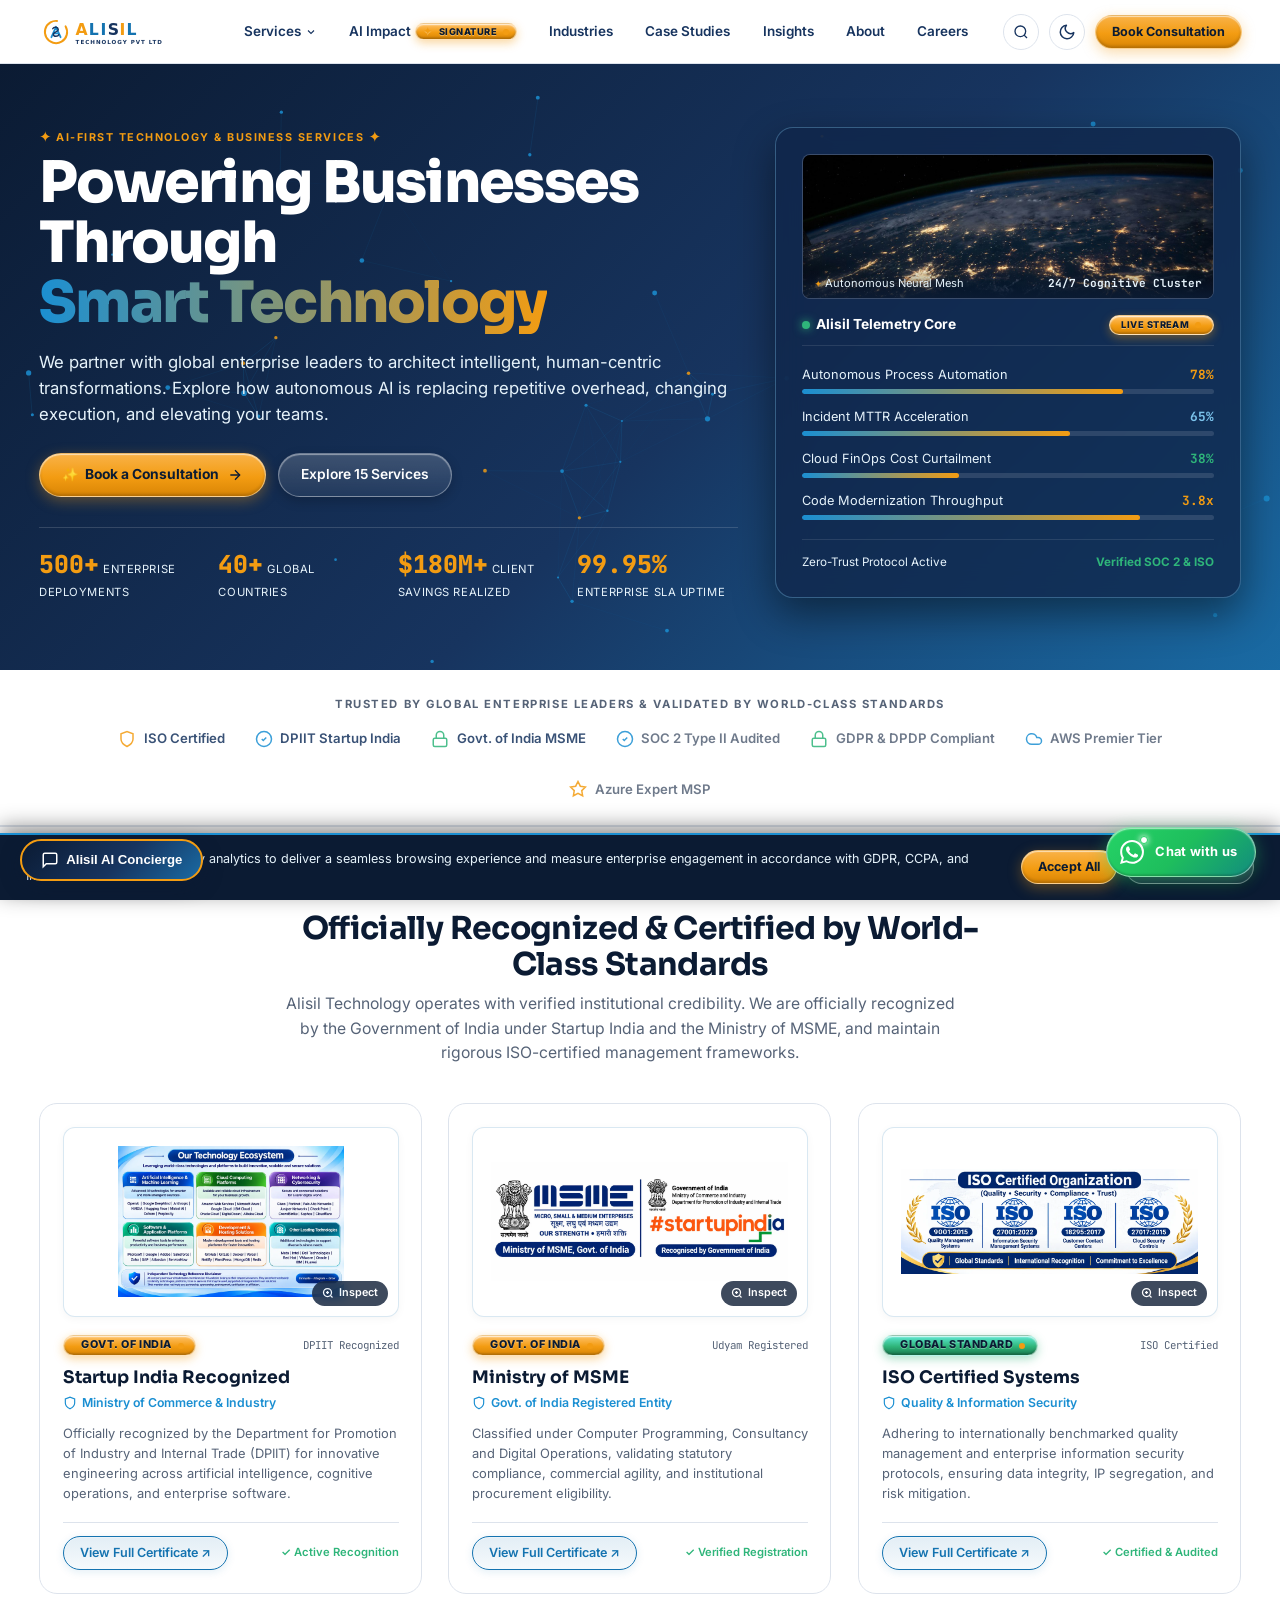
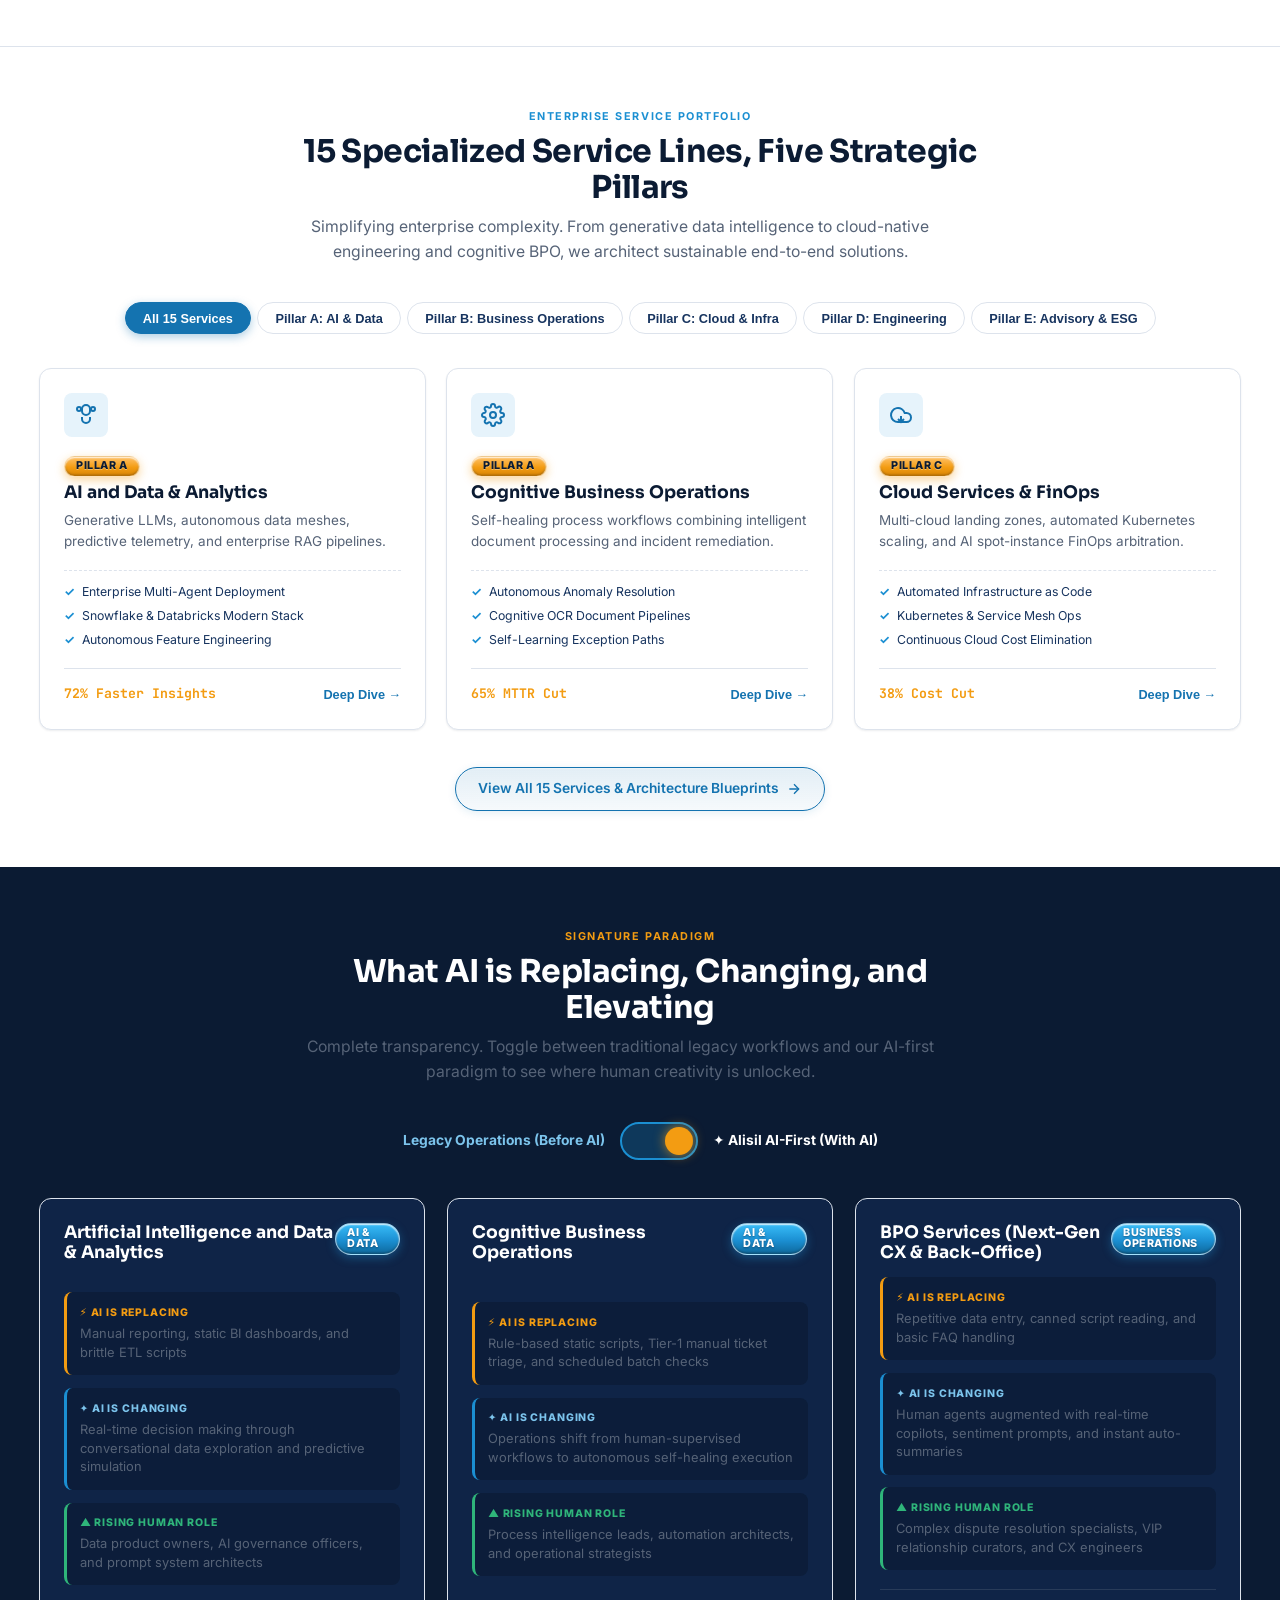
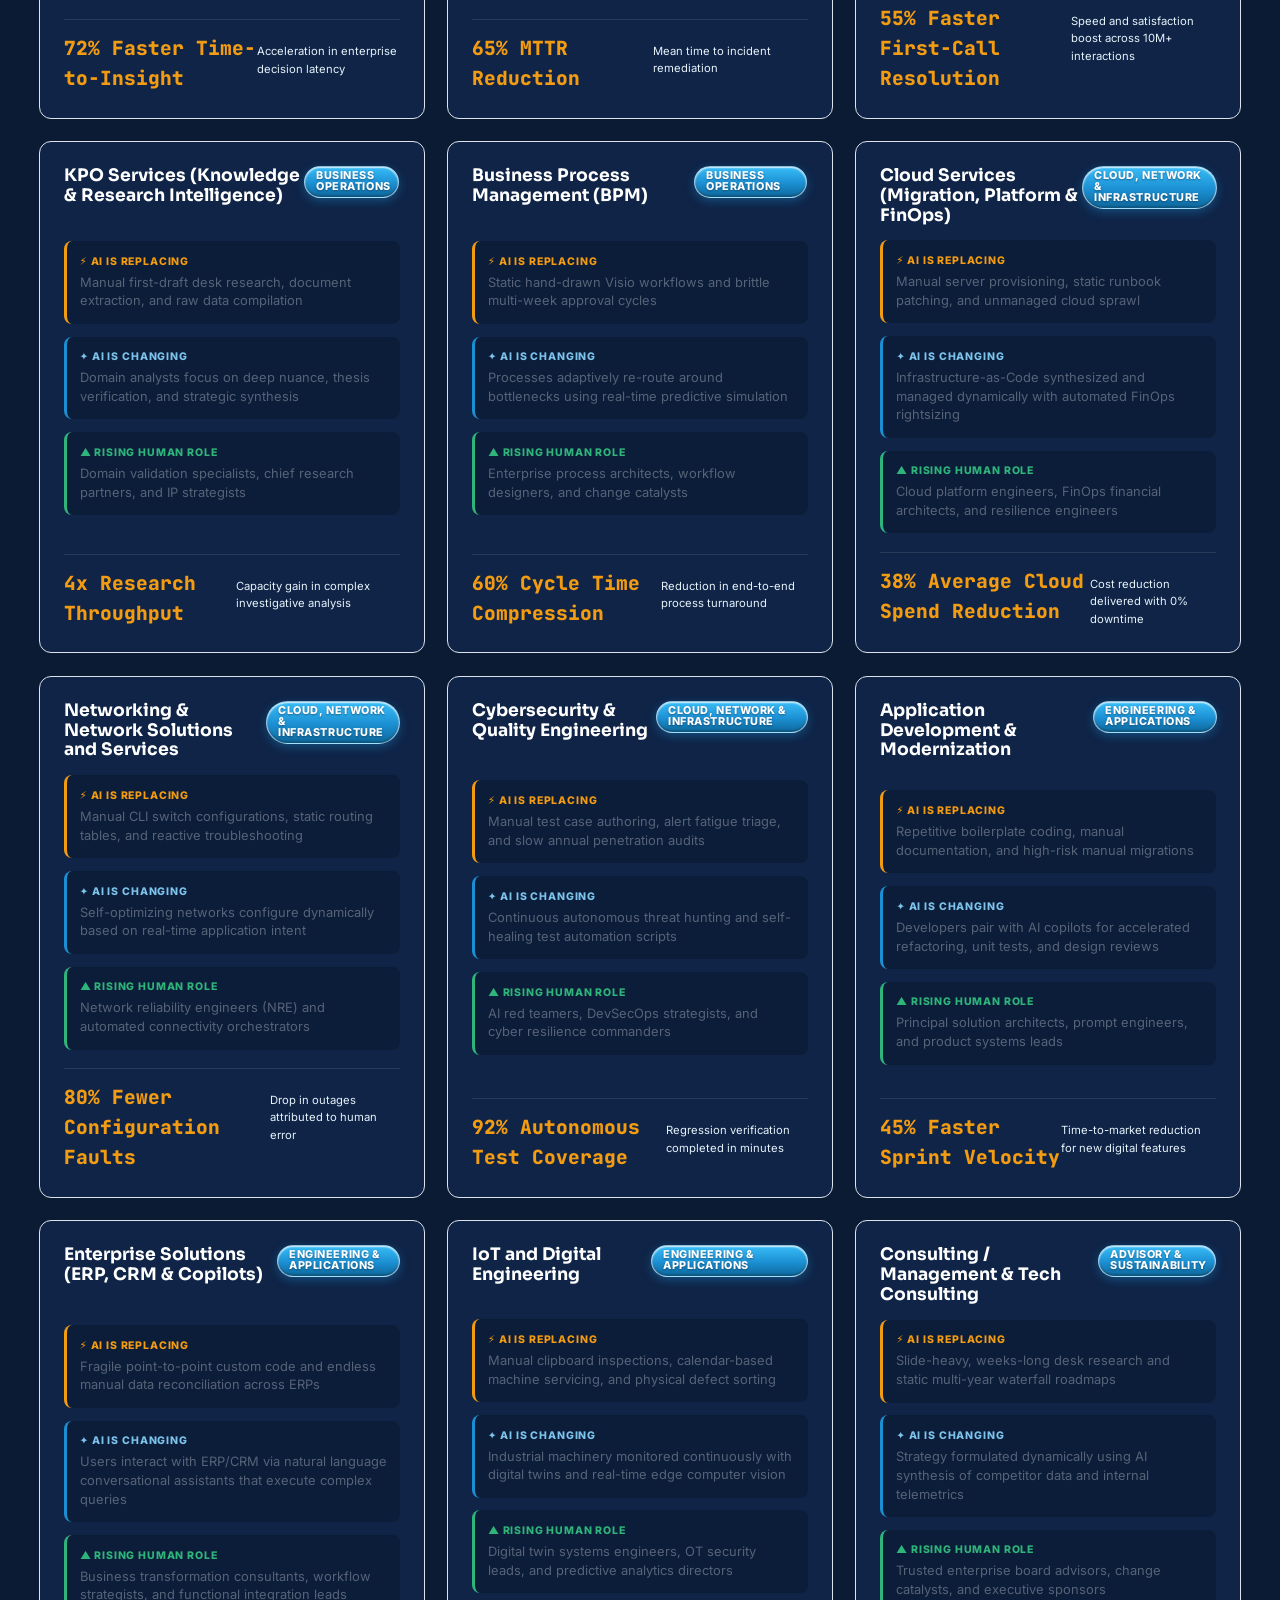
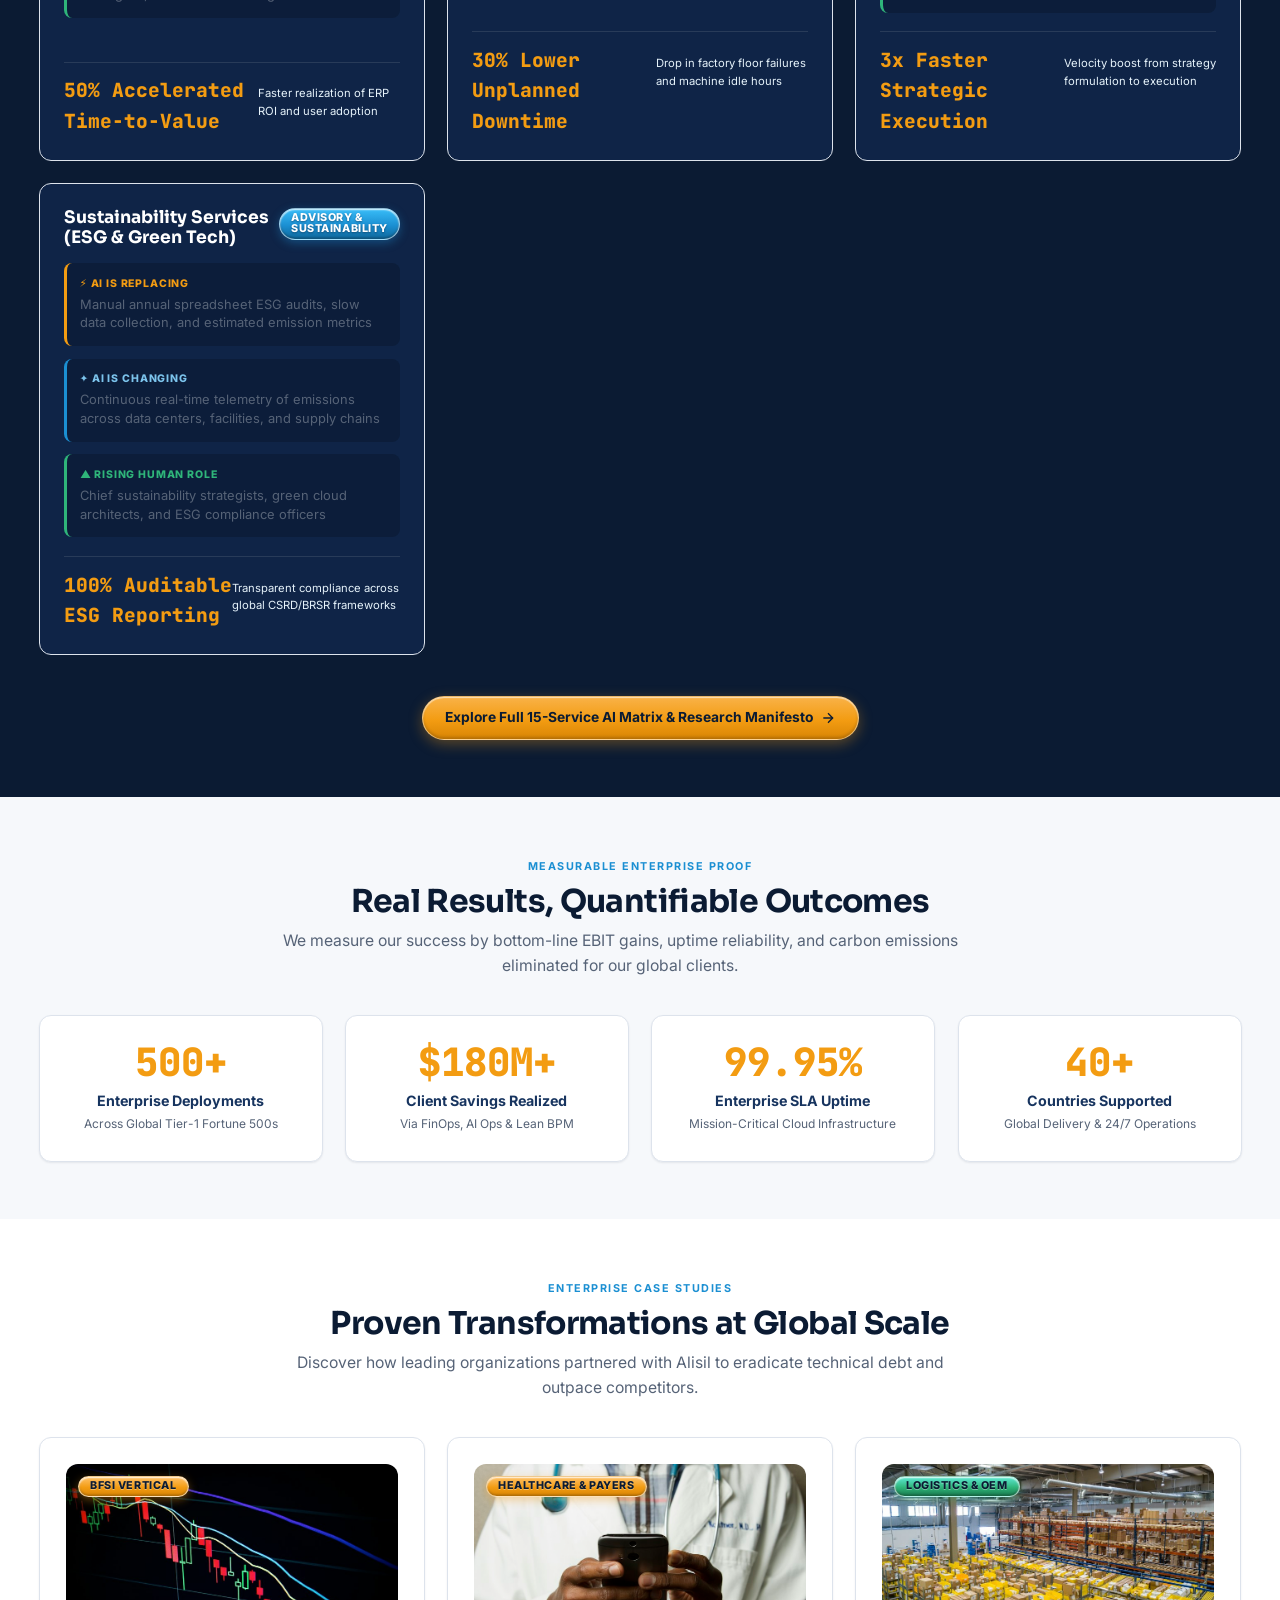
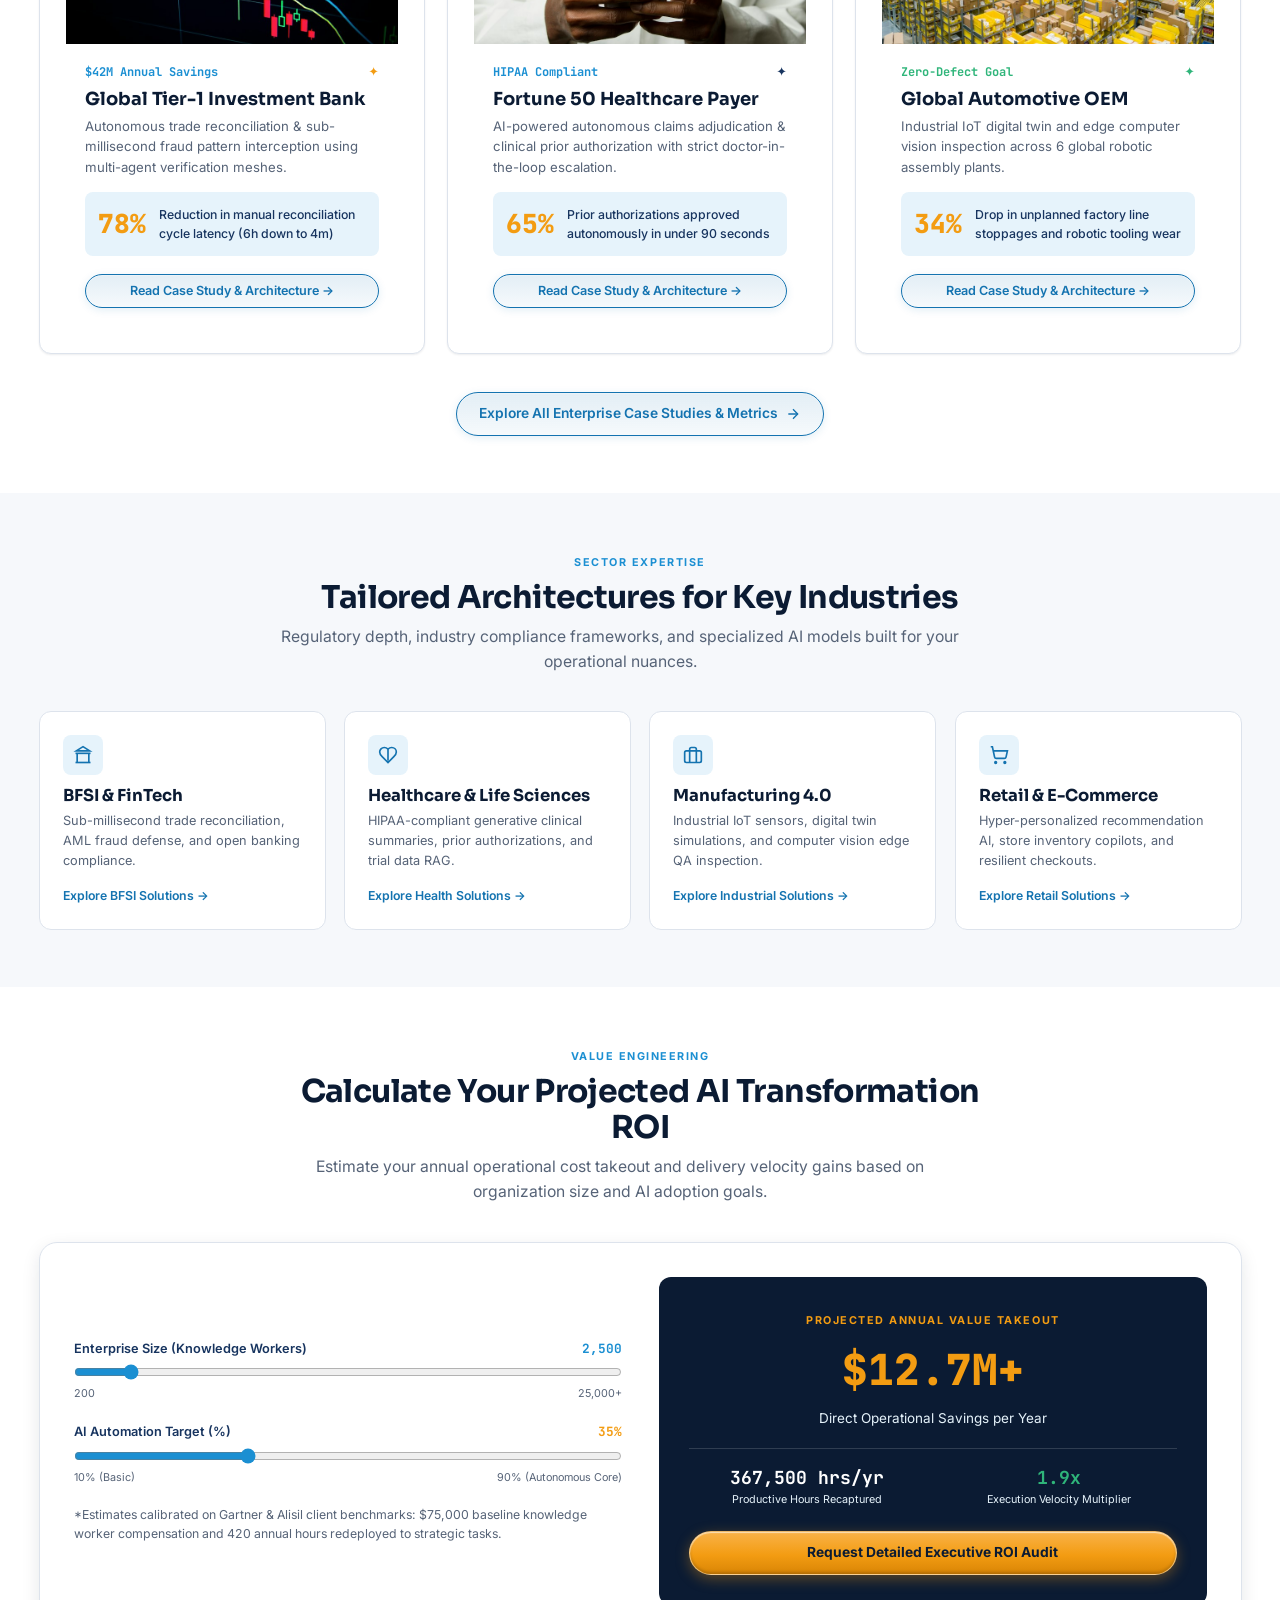
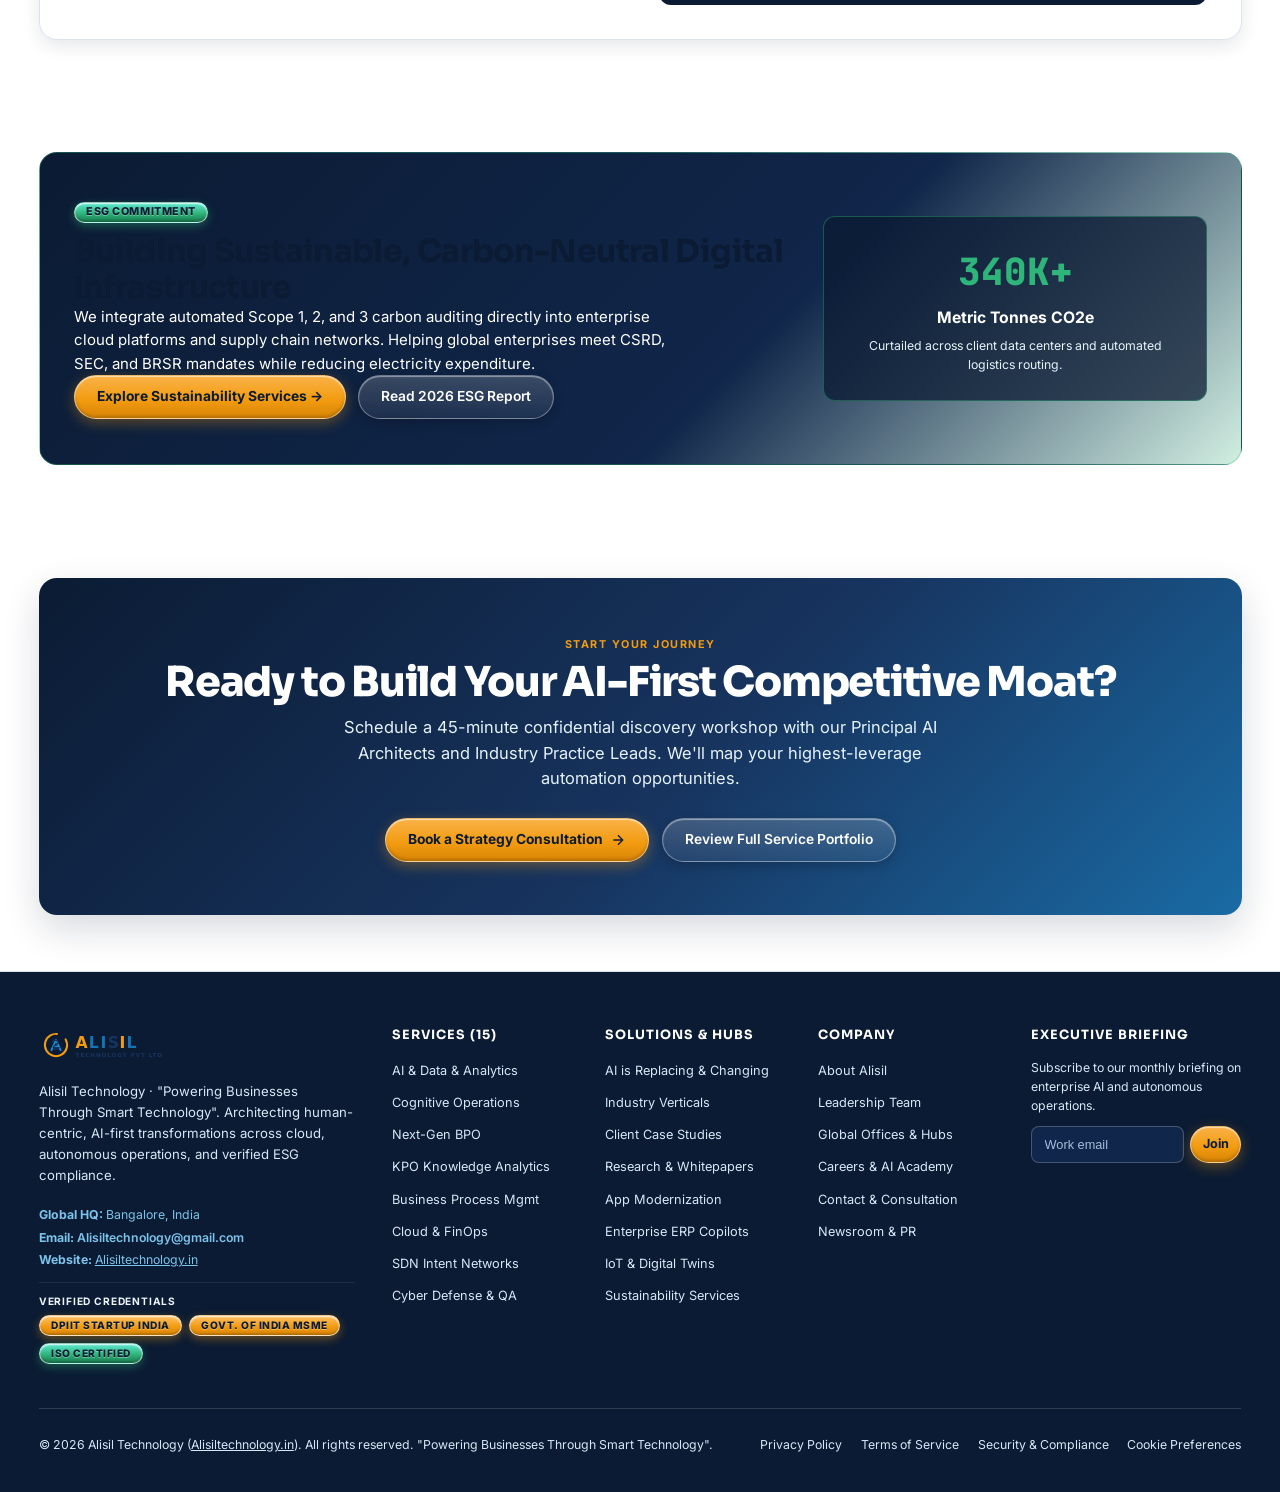
==== commit 3b688837: "fix(mobile): resolve horizontal scrolling, make Book Consultation button compact without wrapping, a" ====
--- a/index.html
+++ b/index.html
@@ -1065,6 +1065,15 @@
     </div>
   </div>
 
+  <!-- WhatsApp Floating Chat Button (Static first-paint markup for instant live rendering) -->
+  <a id="whatsapp-floating-btn" class="whatsapp-floating-btn" href="https://api.whatsapp.com/send?phone=919874199630&amp;text=Hello%20Alisil%20Technology%2C%20I%20am%20interested%20in%20your%20enterprise%20AI%20and%20technology%20services.%20I%20would%20like%20to%20learn%20more." target="_blank" rel="noopener noreferrer" aria-label="Chat with Alisil Technology on WhatsApp">
+    <div class="whatsapp-icon-wrap">
+      <svg width="24" height="24" viewBox="0 0 24 24" fill="#FFFFFF" aria-hidden="true"><path d="M17.472 14.382c-.297-.149-1.758-.867-2.03-.967-.273-.099-.471-.148-.67.15-.197.297-.767.966-.94 1.164-.173.199-.347.223-.644.075-.297-.15-1.255-.463-2.39-1.475-.883-.788-1.48-1.761-1.653-2.059-.173-.297-.018-.458.13-.606.134-.133.298-.347.446-.52.149-.174.198-.298.298-.497.099-.198.05-.371-.025-.52-.075-.149-.669-1.612-.916-2.207-.242-.579-.487-.5-.669-.51-.173-.008-.371-.01-.57-.01-.198 0-.52.074-.792.372-.272.297-1.04 1.016-1.04 2.479 0 1.462 1.065 2.875 1.213 3.074.149.198 2.096 3.2 5.077 4.487.709.306 1.262.489 1.694.625.712.227 1.36.195 1.871.118.571-.085 1.758-.719 2.006-1.413.248-.694.248-1.289.173-1.413-.074-.124-.272-.198-.57-.347m-5.421 7.403h-.004a9.87 9.87 0 01-5.031-1.378l-.361-.214-3.741.982.998-3.648-.235-.374a9.86 9.86 0 01-1.51-5.26c.001-5.45 4.436-9.884 9.888-9.884 2.64 0 5.122 1.03 6.988 2.898a9.825 9.825 0 012.893 6.994c-.003 5.45-4.437 9.884-9.885 9.884m8.413-18.297A11.815 11.815 0 0012.05 0C5.495 0 .16 5.335.157 11.892c0 2.096.547 4.142 1.588 5.945L.057 24l6.305-1.654a11.882 11.882 0 005.683 1.448h.005c6.554 0 11.89-5.335 11.893-11.893a11.821 11.821 0 00-3.48-8.413Z"/></svg>
+      <span class="whatsapp-online-dot"></span>
+    </div>
+    <span class="whatsapp-btn-text">Chat with us</span>
+  </a>
+
   <script src="js/data.js"></script>
   <script src="js/main.js"></script>
 </body>
--- a/css/styles.css
+++ b/css/styles.css
@@ -143,8 +143,10 @@
   scroll-behavior: smooth;
   -webkit-text-size-adjust: 100%;
   overflow-x: hidden;
+  overflow-x: clip;
   width: 100%;
-  max-width: 100%;
+  max-width: 100vw;
+  touch-action: pan-y;
 }
 
 body {
@@ -155,12 +157,14 @@
   background-color: var(--bg);
   transition: background-color var(--transition-normal), color var(--transition-normal);
   overflow-x: hidden;
+  overflow-x: clip;
   width: 100%;
-  max-width: 100%;
+  max-width: 100vw;
   min-height: 100vh;
   display: flex;
   flex-direction: column;
   position: relative;
+  touch-action: pan-y;
 }
 
 img, picture, video, canvas, svg {
@@ -896,6 +900,18 @@
   gap: 0.65rem;
 }
 
+.nav-actions .btn {
+  white-space: nowrap !important;
+  word-break: keep-all !important;
+  overflow: hidden;
+  text-overflow: ellipsis;
+  flex-shrink: 0;
+  display: inline-flex !important;
+  align-items: center !important;
+  justify-content: center !important;
+  line-height: 1 !important;
+}
+
 .theme-toggle-btn, .search-trigger-btn {
   background: transparent;
   border: 1px solid var(--border);
@@ -1003,6 +1019,8 @@
   font-size: 0.82rem !important;
   font-weight: 700 !important;
   letter-spacing: 0.02em !important;
+  white-space: nowrap !important;
+  word-break: keep-all !important;
   width: auto !important;
   display: inline-flex !important;
   align-items: center !important;
@@ -2048,7 +2066,7 @@
   position: fixed;
   bottom: 24px;
   right: 24px;
-  z-index: 9998;
+  z-index: 100000;
   display: flex;
   align-items: center;
   gap: 0.6rem;
@@ -2193,15 +2211,22 @@
 /* Position adjustments & strict anti-overflow layout on mobile viewports (< 640px) */
 @media (max-width: 640px) {
   .whatsapp-floating-btn {
-    bottom: 16px;
-    right: 14px;
+    bottom: calc(16px + env(safe-area-inset-bottom, 0px));
+    right: calc(14px + env(safe-area-inset-right, 0px));
     padding: 0;
     border-radius: 50%;
     width: 48px;
     height: 48px;
+    min-width: 48px;
+    min-height: 48px;
     justify-content: center;
+    align-items: center;
+    display: flex !important;
+    visibility: visible !important;
+    opacity: 1 !important;
     box-sizing: border-box;
     contain: paint;
+    z-index: 100000 !important;
   }
   .whatsapp-btn-text {
     display: none !important;
@@ -2210,21 +2235,36 @@
     width: 26px;
     height: 26px;
     margin: 0;
+    display: flex;
+    align-items: center;
+    justify-content: center;
+  }
+  .whatsapp-icon-wrap svg {
+    width: 24px;
+    height: 24px;
+    fill: #FFFFFF;
   }
   .whatsapp-floating-btn::before {
     display: none;
   }
 
   .ai-chat-launcher {
-    bottom: 16px;
-    left: 14px;
+    bottom: calc(16px + env(safe-area-inset-bottom, 0px));
+    left: calc(14px + env(safe-area-inset-left, 0px));
     width: 48px;
     height: 48px;
+    min-width: 48px;
+    min-height: 48px;
     padding: 0;
     border-radius: 50%;
     justify-content: center;
+    align-items: center;
+    display: flex !important;
+    visibility: visible !important;
+    opacity: 1 !important;
     box-sizing: border-box;
     contain: paint;
+    z-index: 100000 !important;
   }
   .ai-chat-launcher span:not(.chat-status-dot) {
     display: none !important;
@@ -2284,8 +2324,8 @@
     width: 100%;
   }
 
-  /* Button text wrapping and responsive limits on mobile */
-  .btn {
+  /* Button text wrapping and responsive limits on mobile (excluding navbar & compact CTA buttons) */
+  .btn:not(.nav-actions .btn):not(.mobile-drawer-cta .btn) {
     white-space: normal !important;
     text-align: center;
     max-width: 100%;
@@ -2439,7 +2479,7 @@
   color: #FFFFFF;
   border-top: 2px solid var(--sky-500);
   padding: 1rem 1.75rem;
-  z-index: 99999;
+  z-index: 9900;
   display: flex;
   align-items: center;
   justify-content: space-between;
@@ -2576,6 +2616,60 @@
 }
 
 @media (max-width: 768px) {
+  /* Sleek, strictly compact, non-wrapping header navbar */
+  .header-container {
+    padding-left: 0.65rem;
+    padding-right: 0.65rem;
+  }
+
+  .brand-logo-img {
+    height: 24px;
+    max-width: 110px;
+    width: auto;
+  }
+
+  .nav-actions {
+    gap: 0.35rem;
+  }
+
+  .theme-toggle-btn,
+  .search-trigger-btn {
+    width: 32px;
+    height: 32px;
+    min-width: 32px;
+    min-height: 32px;
+    padding: 0;
+  }
+
+  .mobile-nav-toggle {
+    width: 32px;
+    height: 32px;
+    min-width: 32px;
+    min-height: 32px;
+    padding: 3px;
+    display: inline-flex;
+    align-items: center;
+    justify-content: center;
+  }
+
+  .nav-actions .btn {
+    padding: 0.32rem 0.65rem !important;
+    min-height: 32px !important;
+    height: 32px !important;
+    max-height: 32px !important;
+    font-size: 0.74rem !important;
+    font-weight: 700 !important;
+    letter-spacing: 0.01em !important;
+    white-space: nowrap !important;
+    word-break: keep-all !important;
+    display: inline-flex !important;
+    align-items: center !important;
+    justify-content: center !important;
+    line-height: 1 !important;
+    border-radius: var(--radius-full) !important;
+    box-shadow: 0 2px 8px rgba(243, 156, 18, 0.32) !important;
+  }
+
   .impact-numbers-grid {
     grid-template-columns: repeat(2, 1fr);
     gap: 0.85rem;
@@ -2592,6 +2686,39 @@
   .cookie-consent-bar {
     flex-direction: column;
     align-items: flex-start;
+  }
+}
+
+@media (max-width: 360px) {
+  .header-container {
+    padding-left: 0.35rem;
+    padding-right: 0.35rem;
+  }
+
+  .brand-logo-img {
+    max-width: 88px;
+    height: 20px;
+  }
+
+  .nav-actions {
+    gap: 0.2rem;
+  }
+
+  .theme-toggle-btn,
+  .search-trigger-btn,
+  .mobile-nav-toggle {
+    width: 28px;
+    height: 28px;
+    min-width: 28px;
+    min-height: 28px;
+  }
+
+  .nav-actions .btn {
+    padding: 0.26rem 0.45rem !important;
+    font-size: 0.68rem !important;
+    min-height: 28px !important;
+    height: 28px !important;
+    max-height: 28px !important;
   }
 }
 
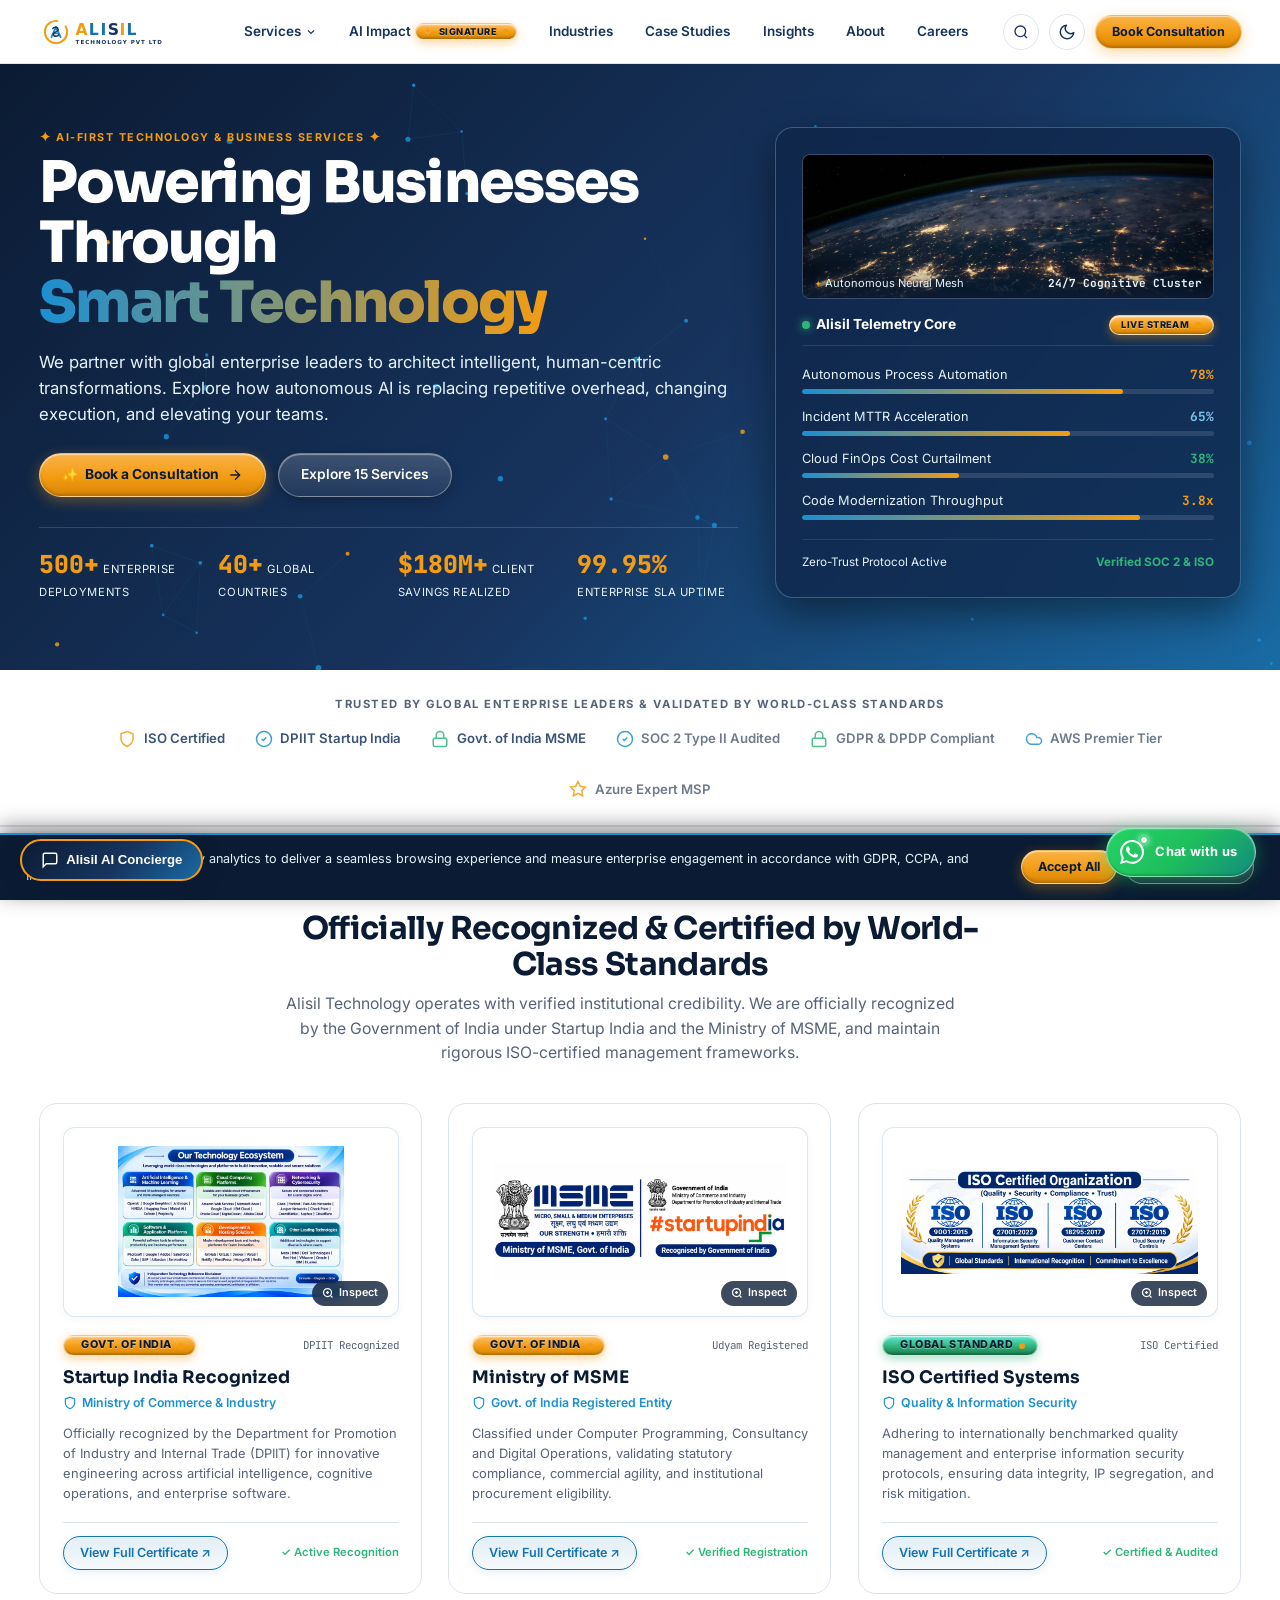
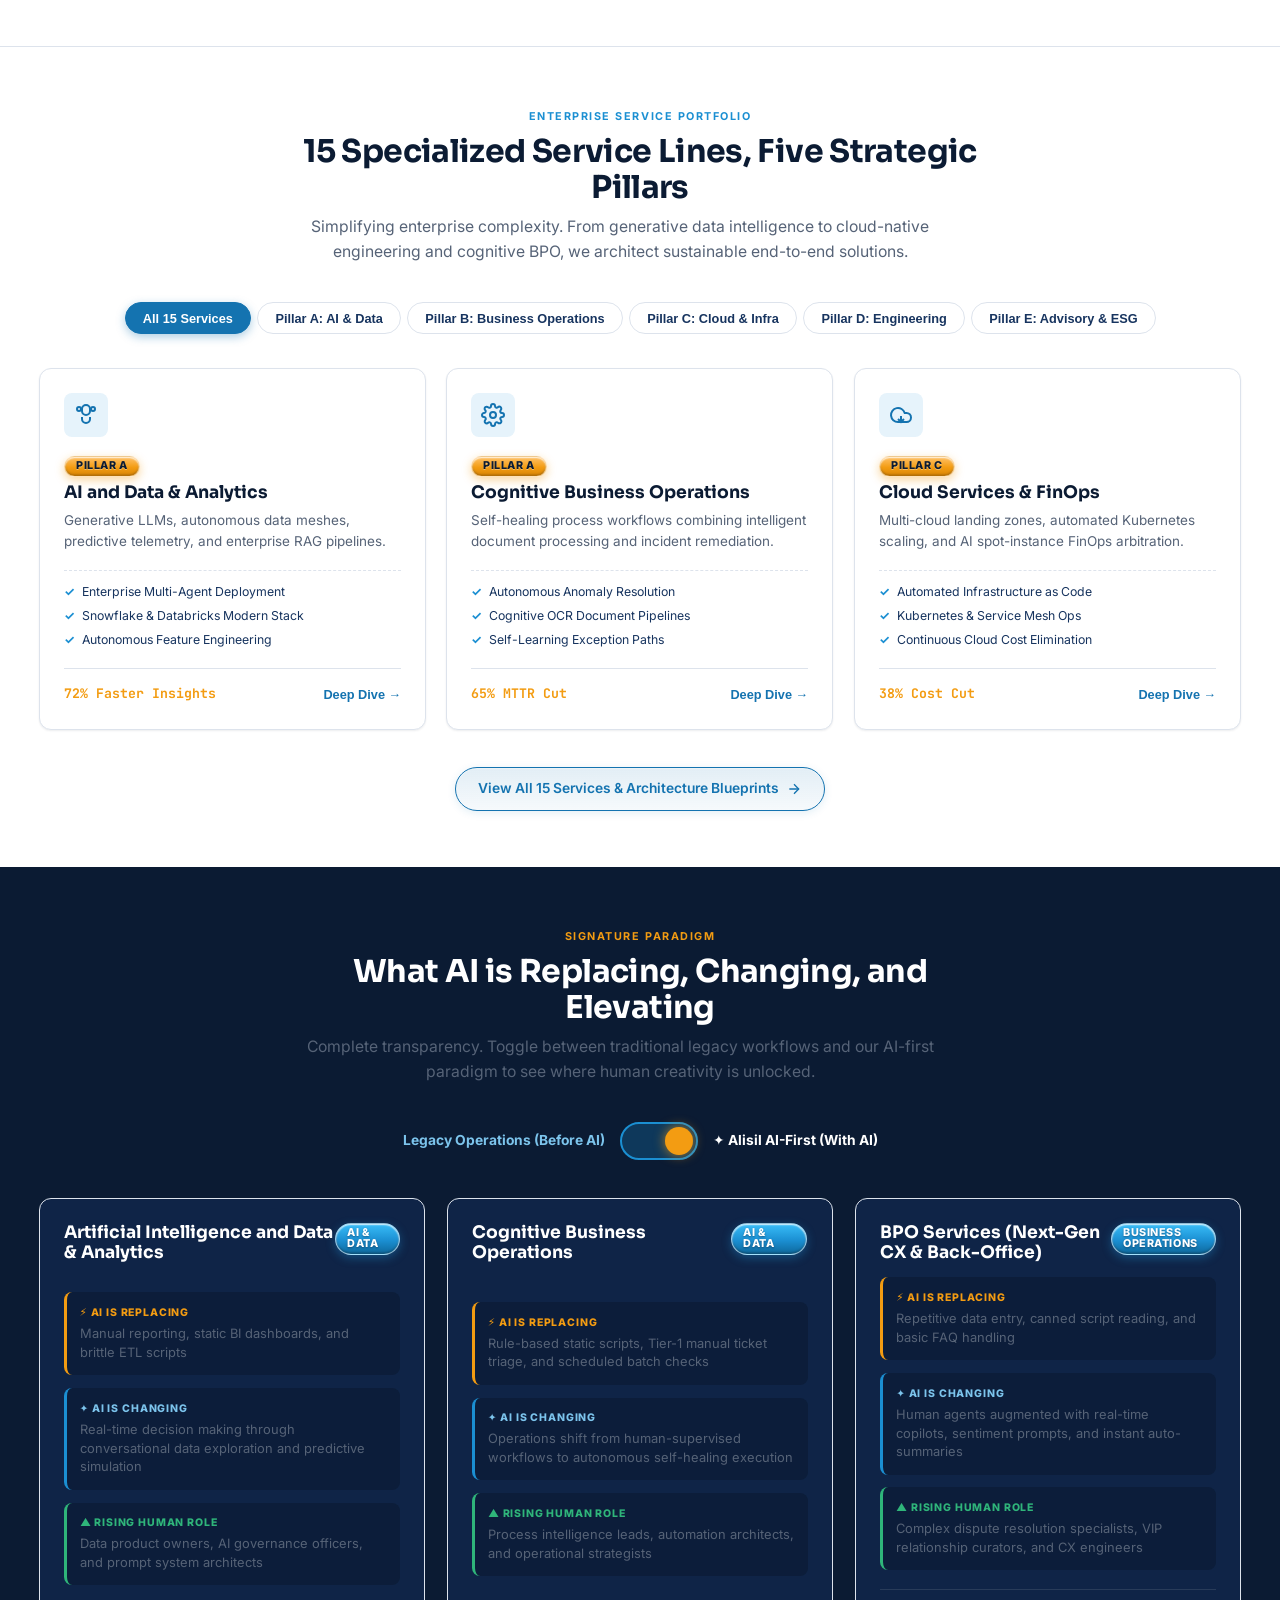
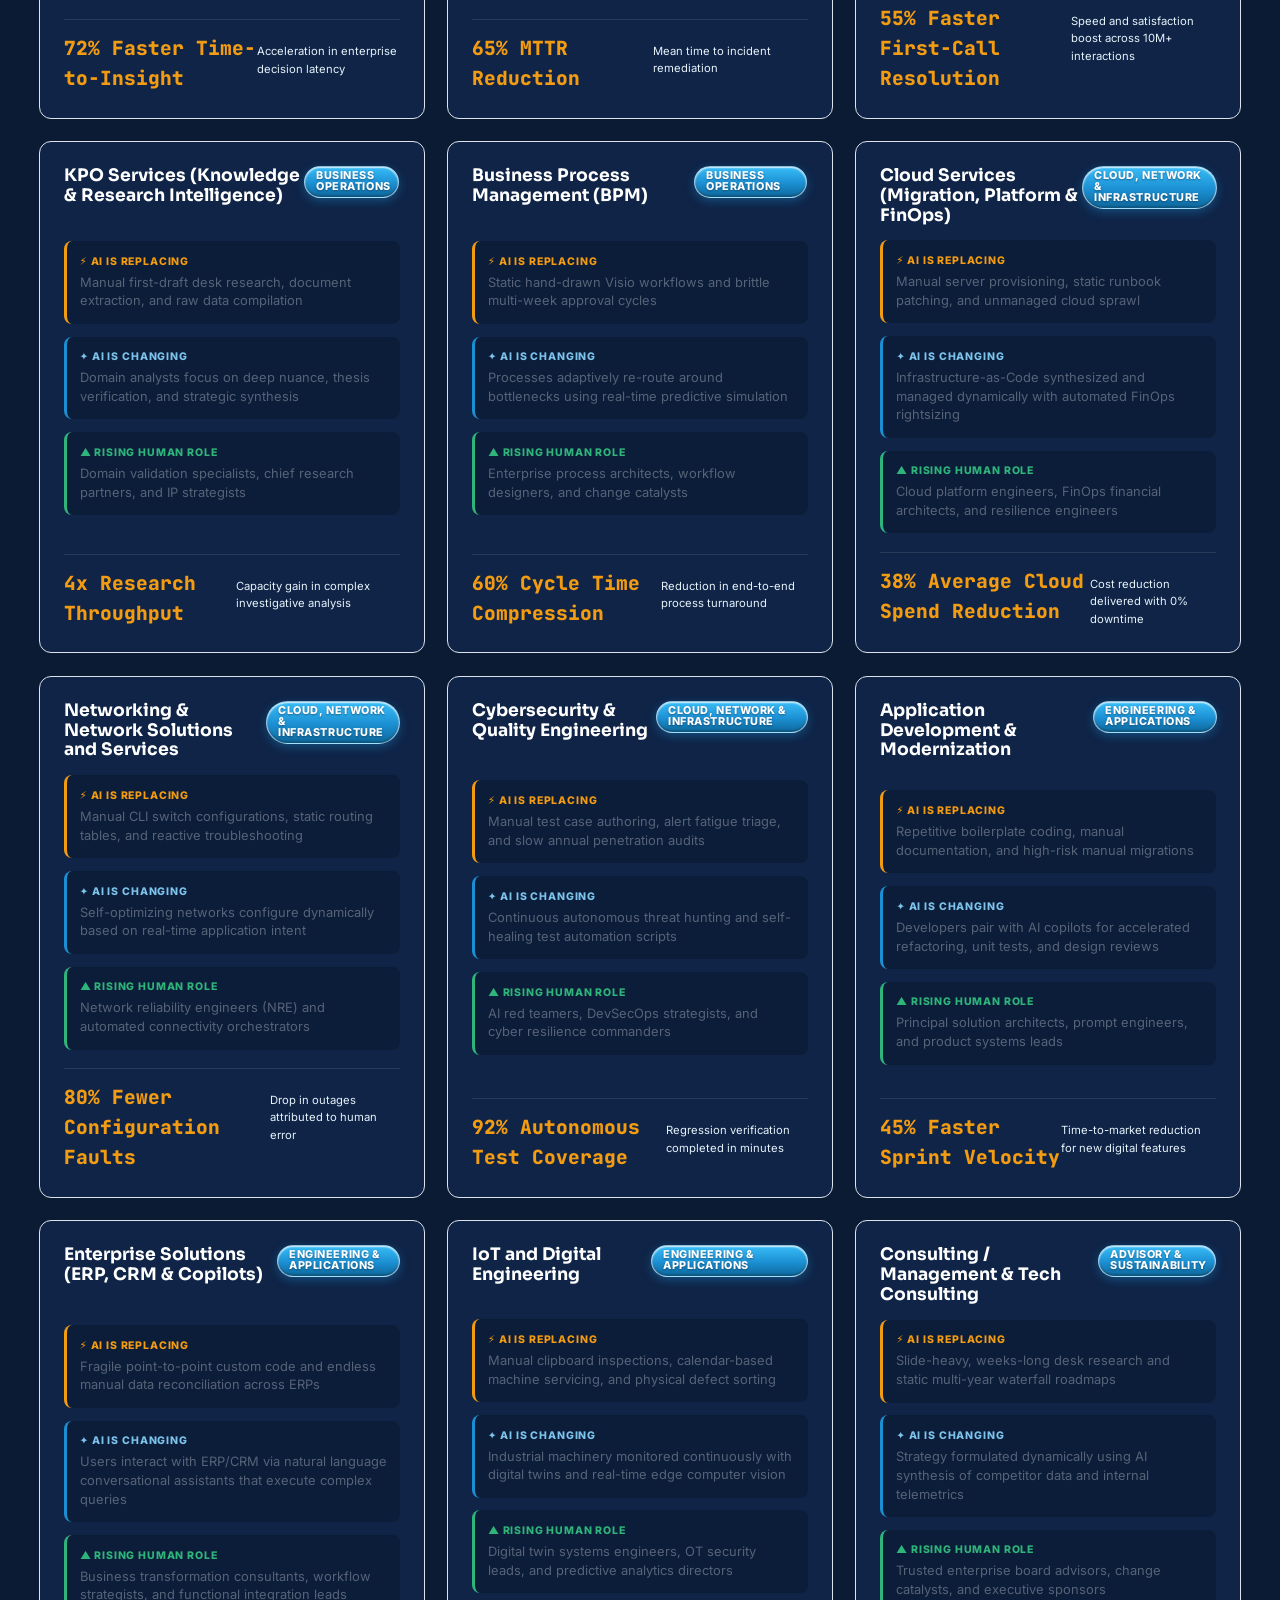
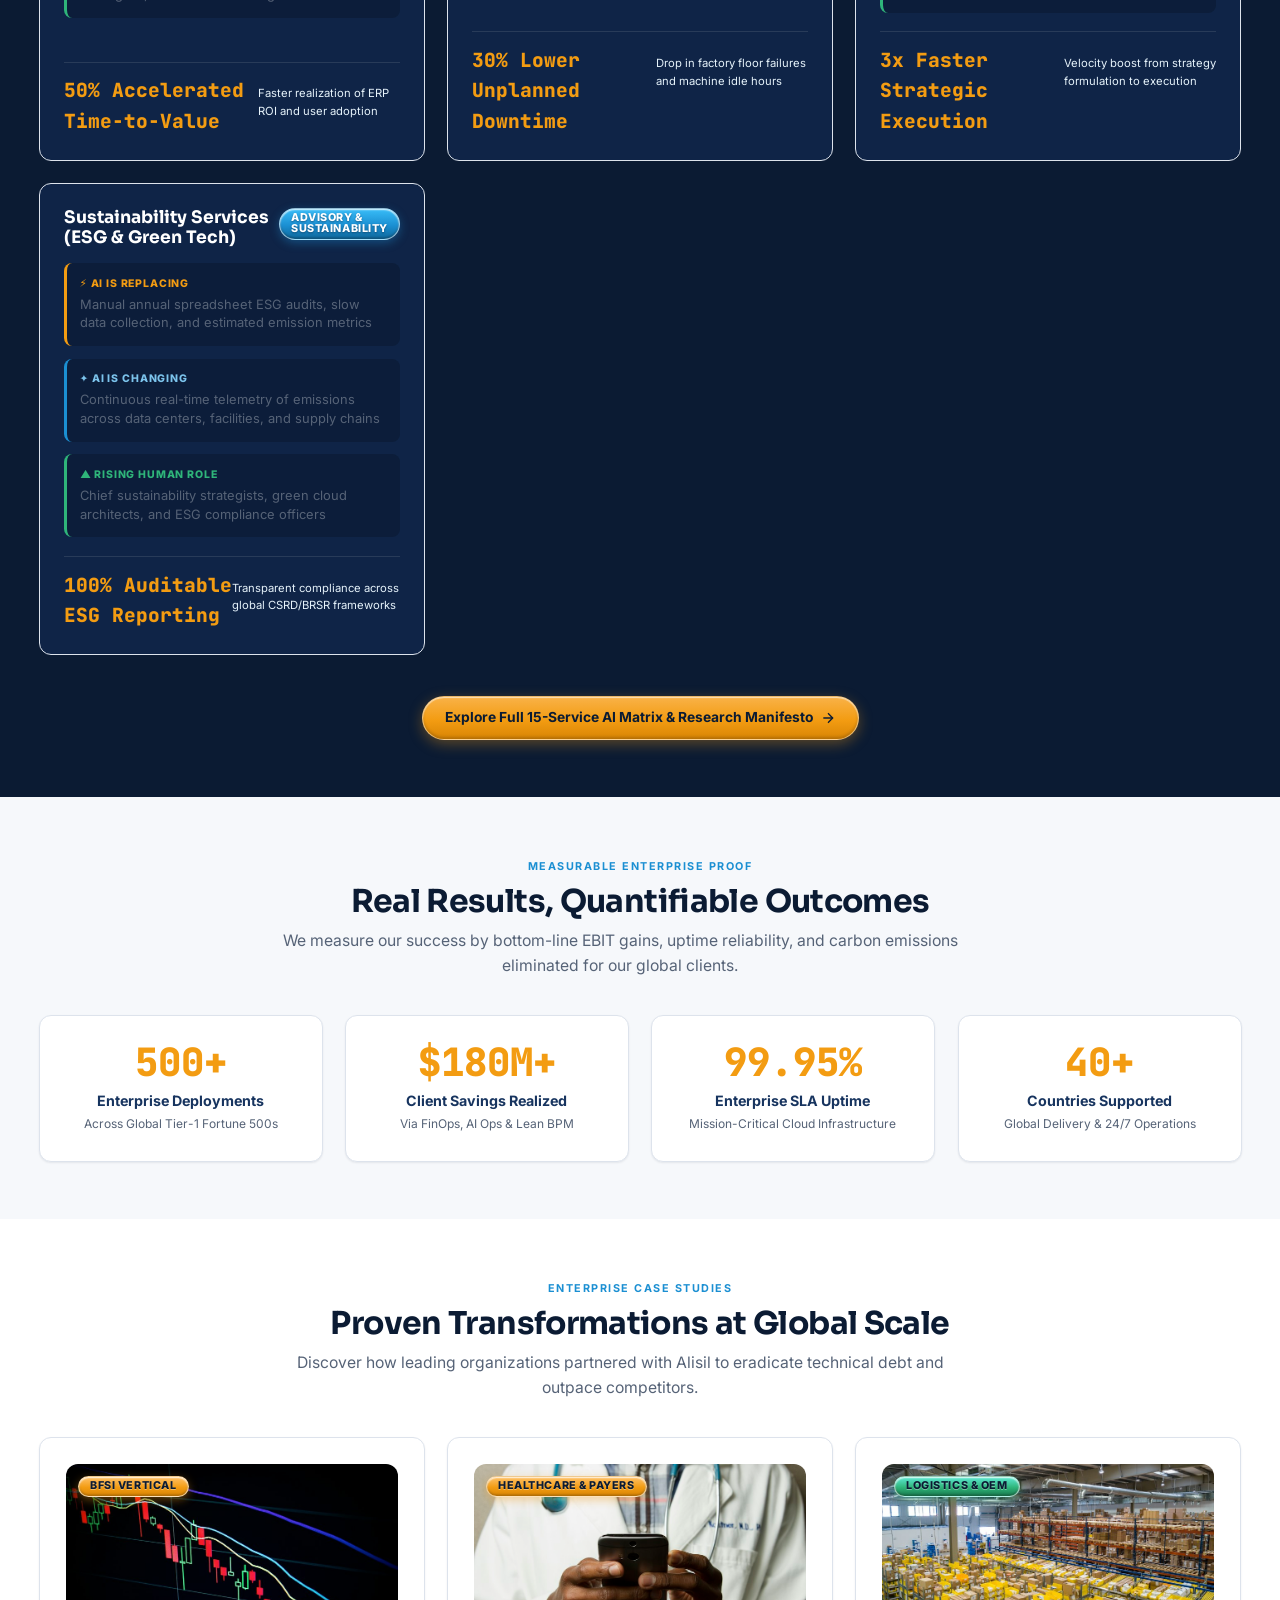
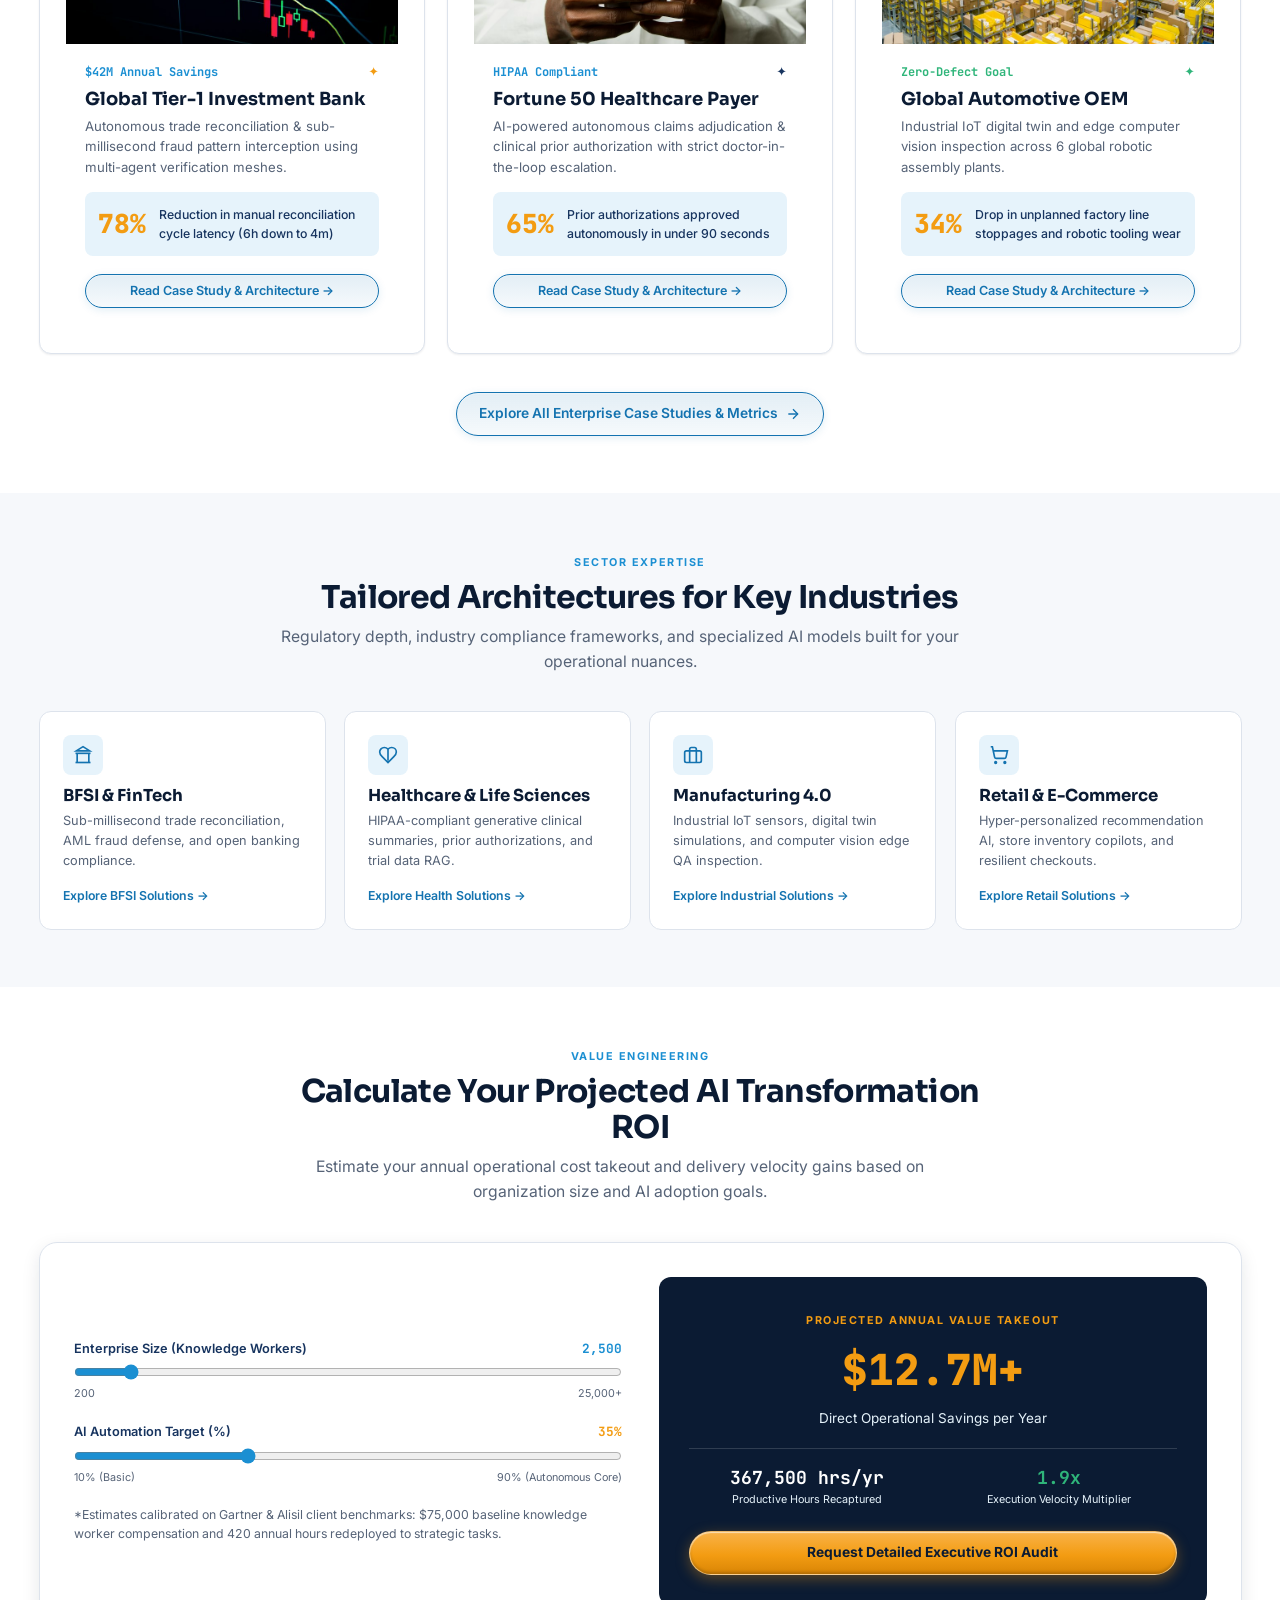
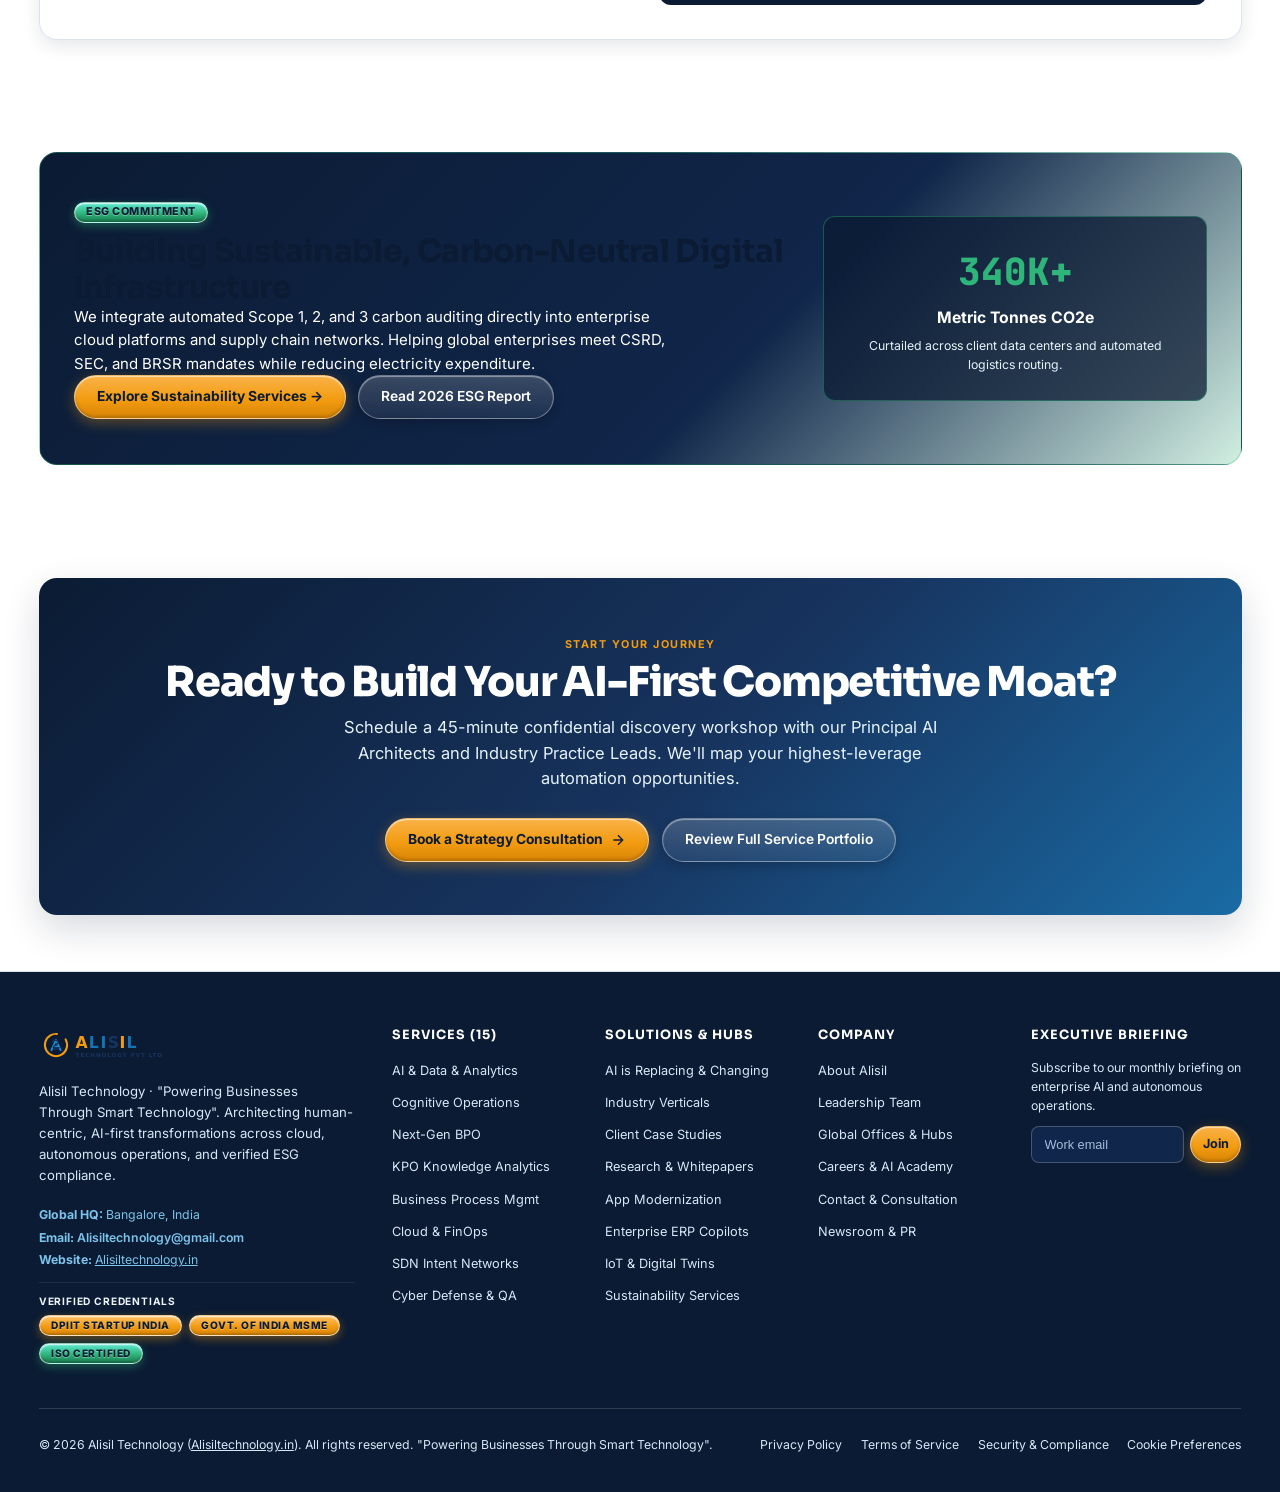
==== commit 2341cfb7: "fix(mobile): extend tablet floating controls, strengthen header CTA nowrap specificity, and add cach" ====
--- a/index.html
+++ b/index.html
@@ -31,7 +31,7 @@
   <meta name="twitter:image" content="https://alisiltechnology.in/assets/logo-full.svg">
 
   <link rel="icon" type="image/svg+xml" href="assets/logo-symbol.svg">
-  <link rel="stylesheet" href="css/styles.css">
+  <link rel="stylesheet" href="css/styles.css?v=2.2">
 
   <script type="application/ld+json">
   {
@@ -1074,7 +1074,7 @@
     <span class="whatsapp-btn-text">Chat with us</span>
   </a>
 
-  <script src="js/data.js"></script>
-  <script src="js/main.js"></script>
+  <script src="js/data.js?v=2.2"></script>
+  <script src="js/main.js?v=2.2"></script>
 </body>
 </html>
--- a/css/styles.css
+++ b/css/styles.css
@@ -900,7 +900,9 @@
   gap: 0.65rem;
 }
 
-.nav-actions .btn {
+.nav-actions .btn,
+.site-header .nav-actions .btn,
+.site-header .nav-actions a.btn {
   white-space: nowrap !important;
   word-break: keep-all !important;
   overflow: hidden;
@@ -2208,8 +2210,8 @@
   transform: translateY(0);
 }
 
-/* Position adjustments & strict anti-overflow layout on mobile viewports (< 640px) */
-@media (max-width: 640px) {
+/* Position adjustments & strict anti-overflow layout on mobile viewports (<= 768px) */
+@media (max-width: 768px) {
   .whatsapp-floating-btn {
     bottom: calc(16px + env(safe-area-inset-bottom, 0px));
     right: calc(14px + env(safe-area-inset-right, 0px));
@@ -2652,7 +2654,9 @@
     justify-content: center;
   }
 
-  .nav-actions .btn {
+  .nav-actions .btn,
+  .site-header .nav-actions .btn,
+  .site-header .nav-actions a.btn {
     padding: 0.32rem 0.65rem !important;
     min-height: 32px !important;
     height: 32px !important;
@@ -2713,12 +2717,16 @@
     min-height: 28px;
   }
 
-  .nav-actions .btn {
+  .nav-actions .btn,
+  .site-header .nav-actions .btn,
+  .site-header .nav-actions a.btn {
     padding: 0.26rem 0.45rem !important;
     font-size: 0.68rem !important;
     min-height: 28px !important;
     height: 28px !important;
     max-height: 28px !important;
+    white-space: nowrap !important;
+    word-break: keep-all !important;
   }
 }
 
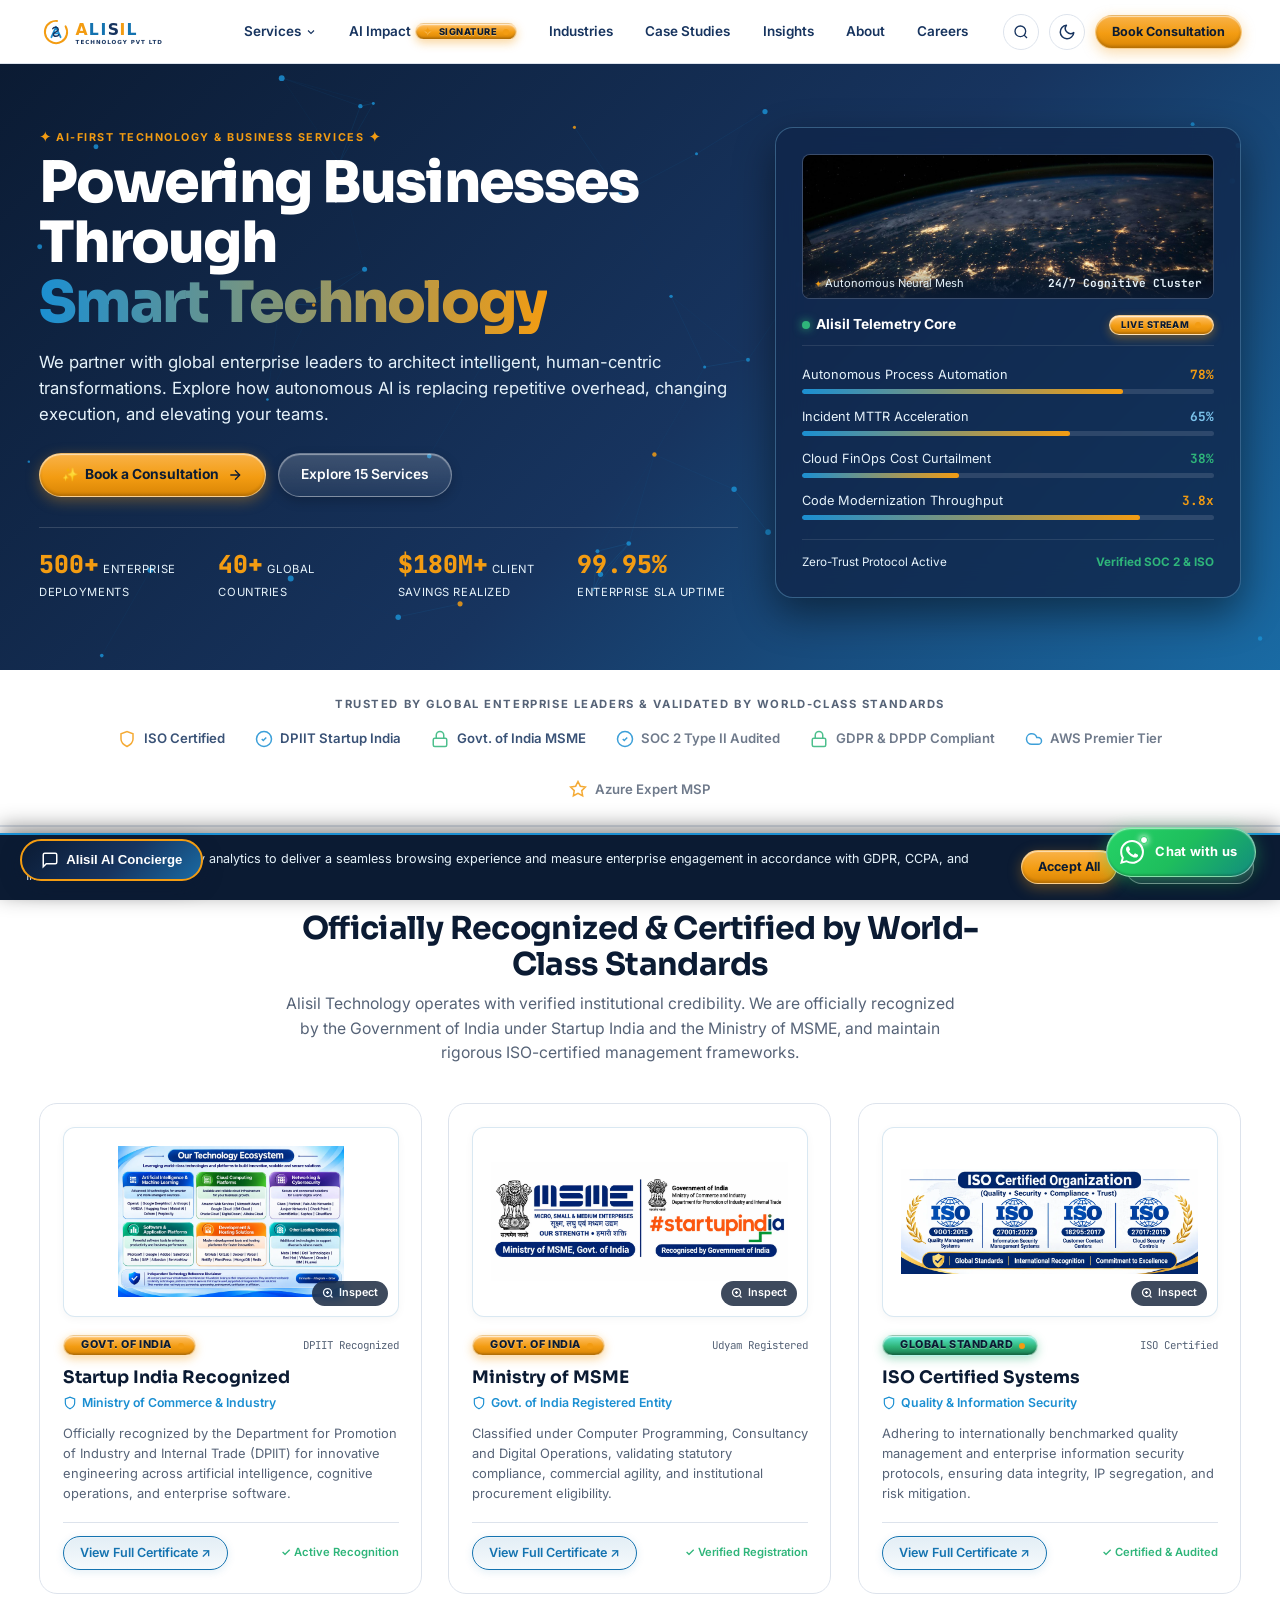
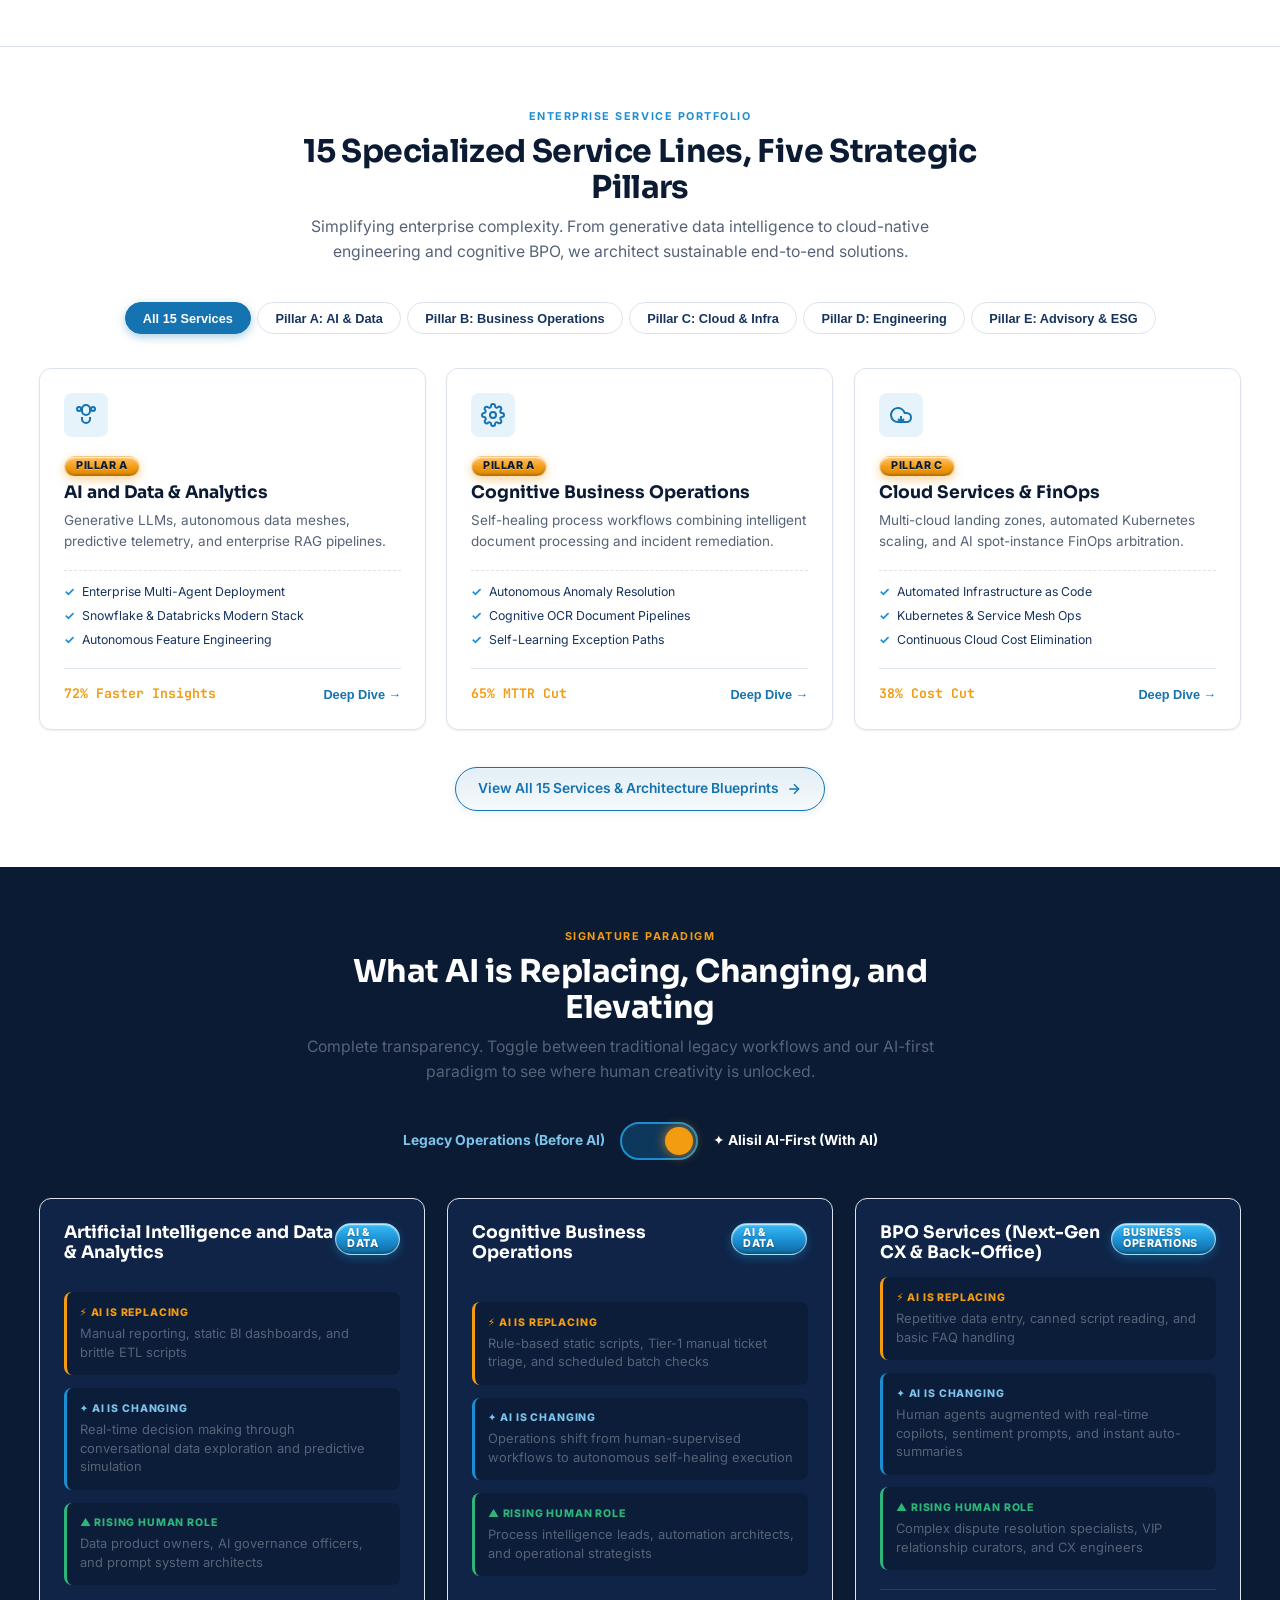
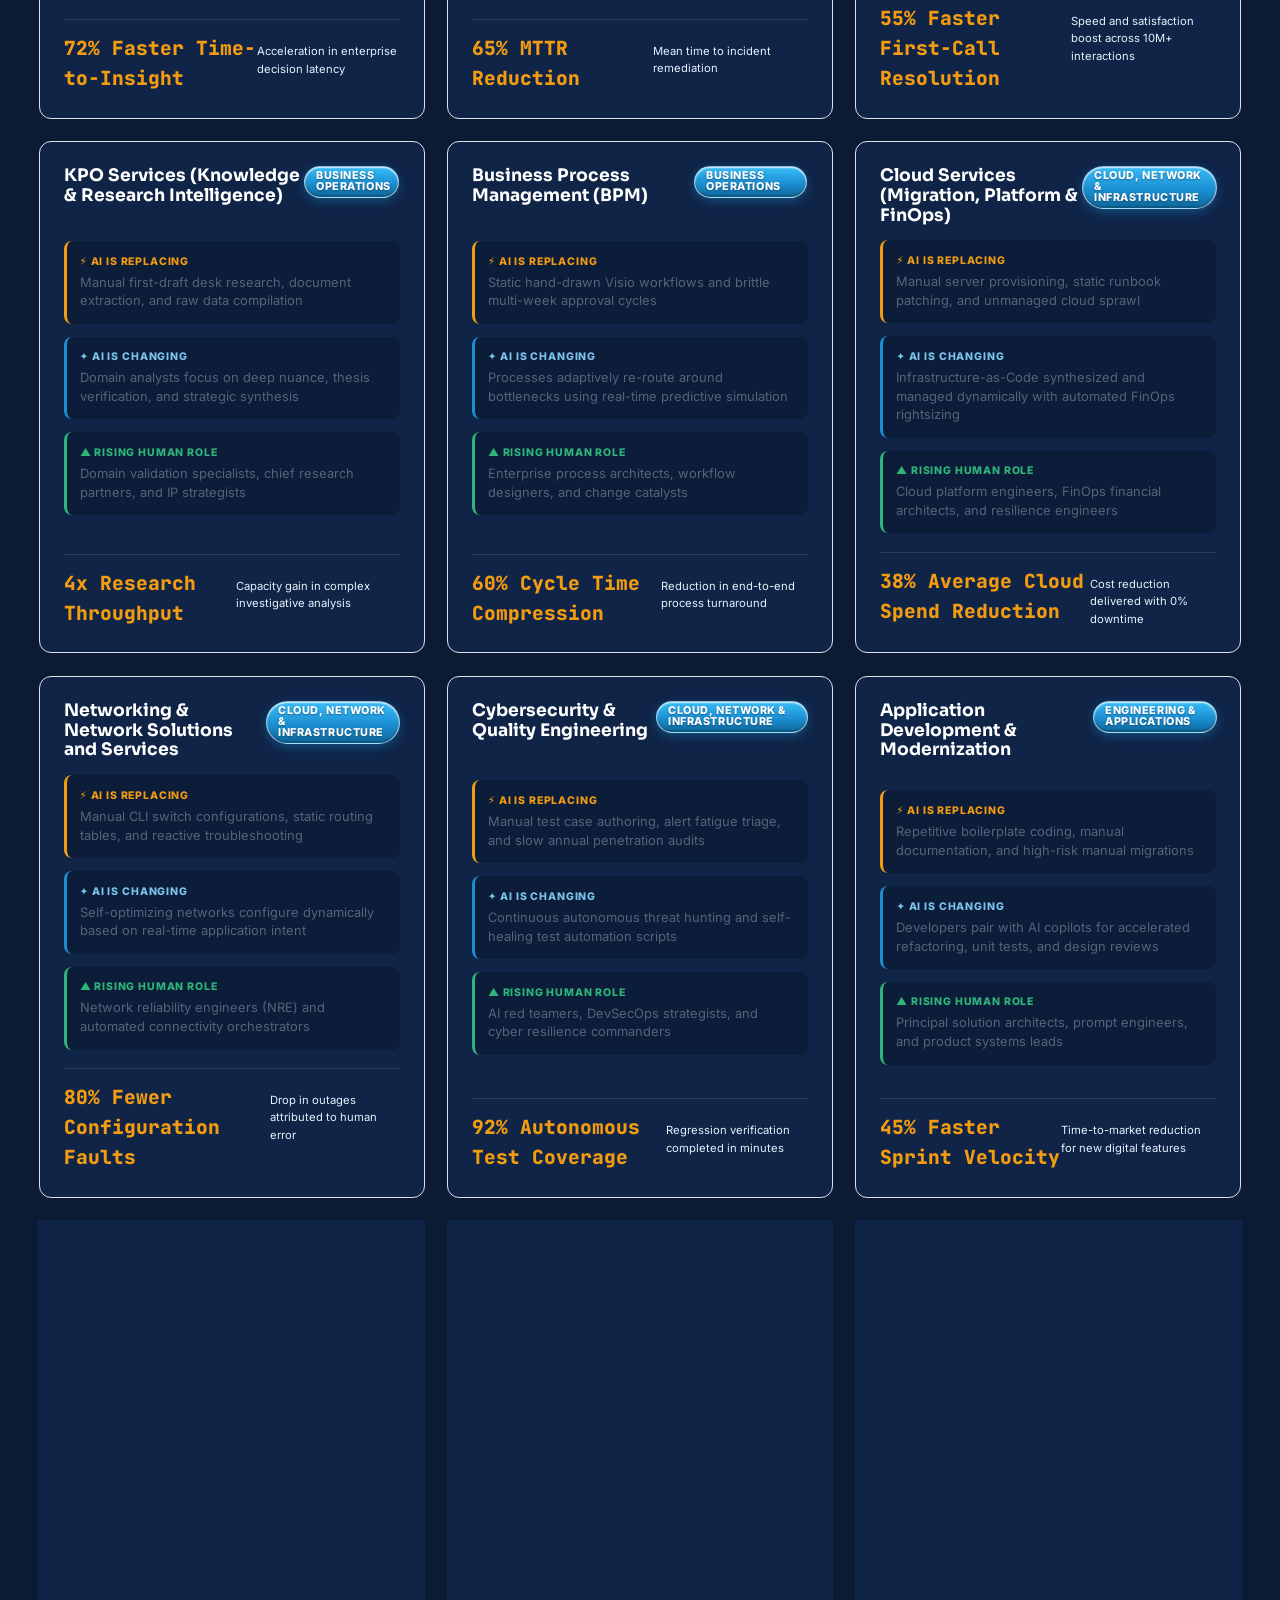
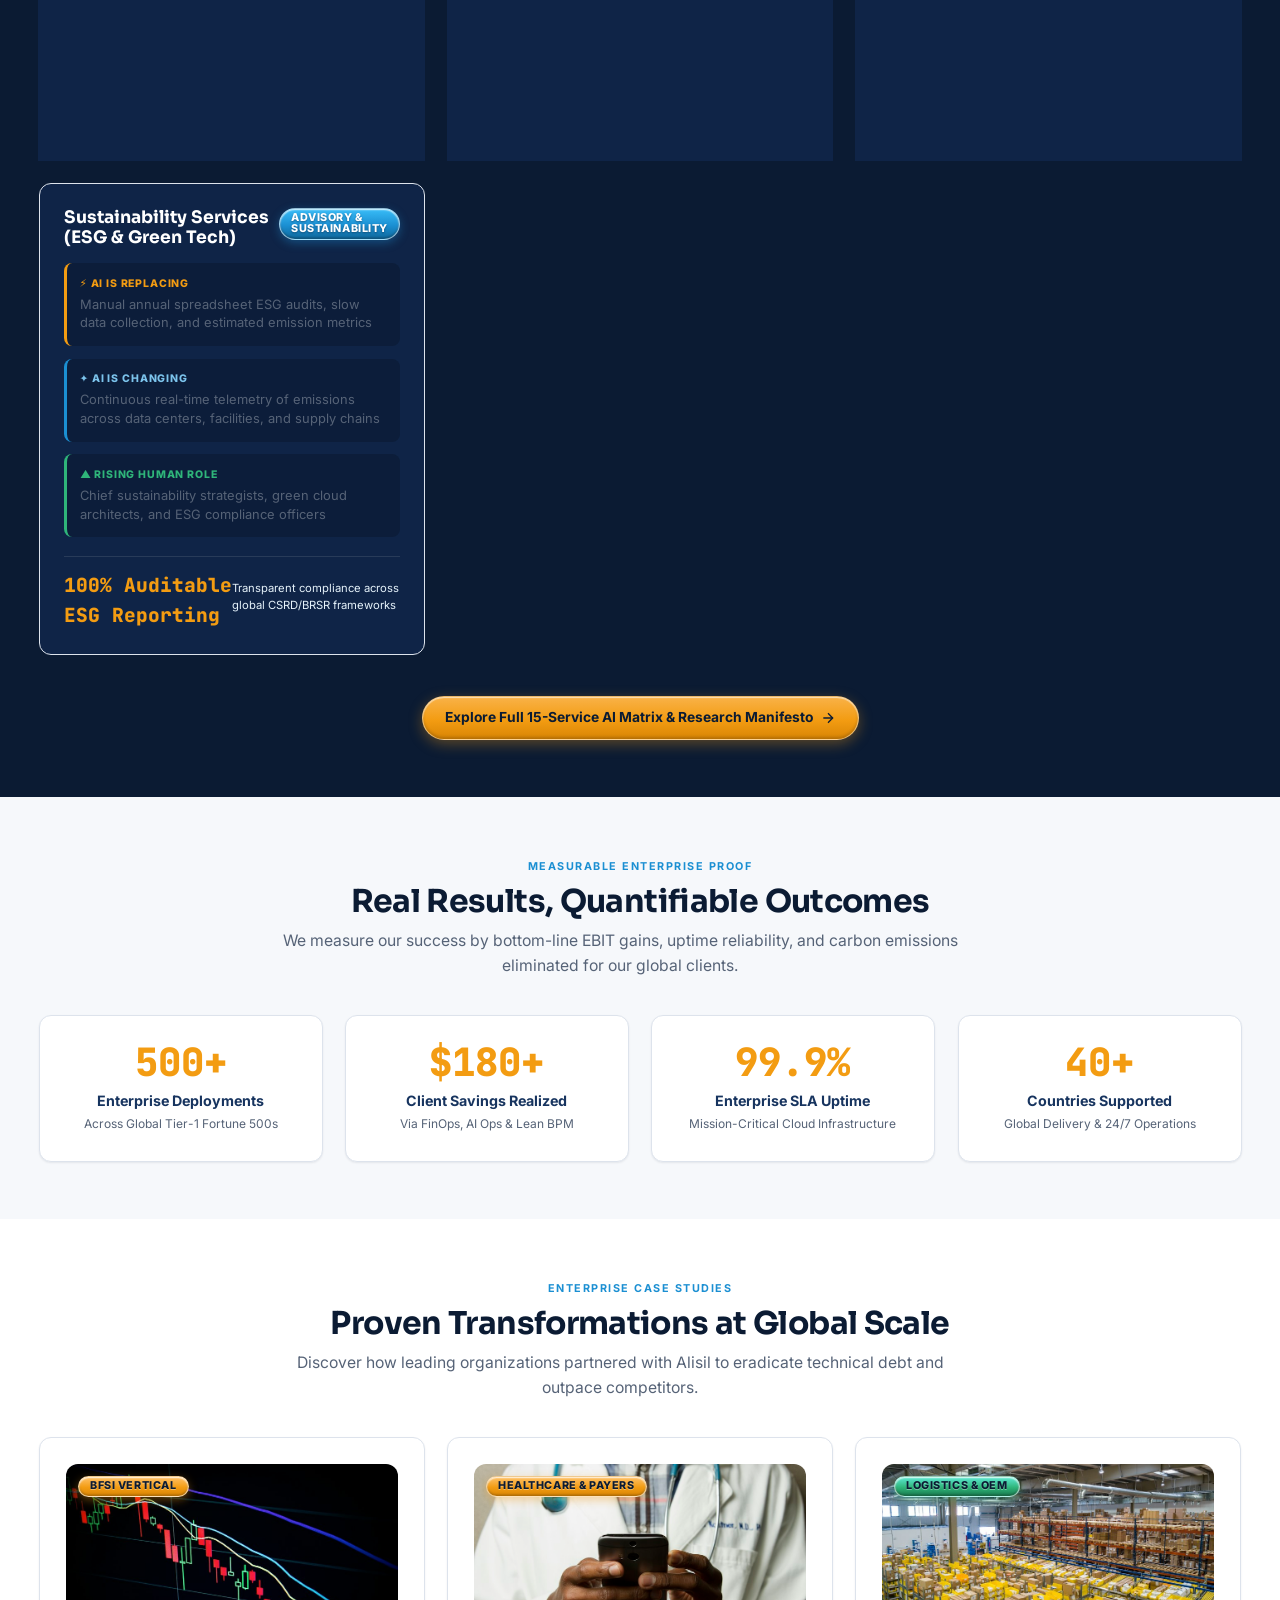
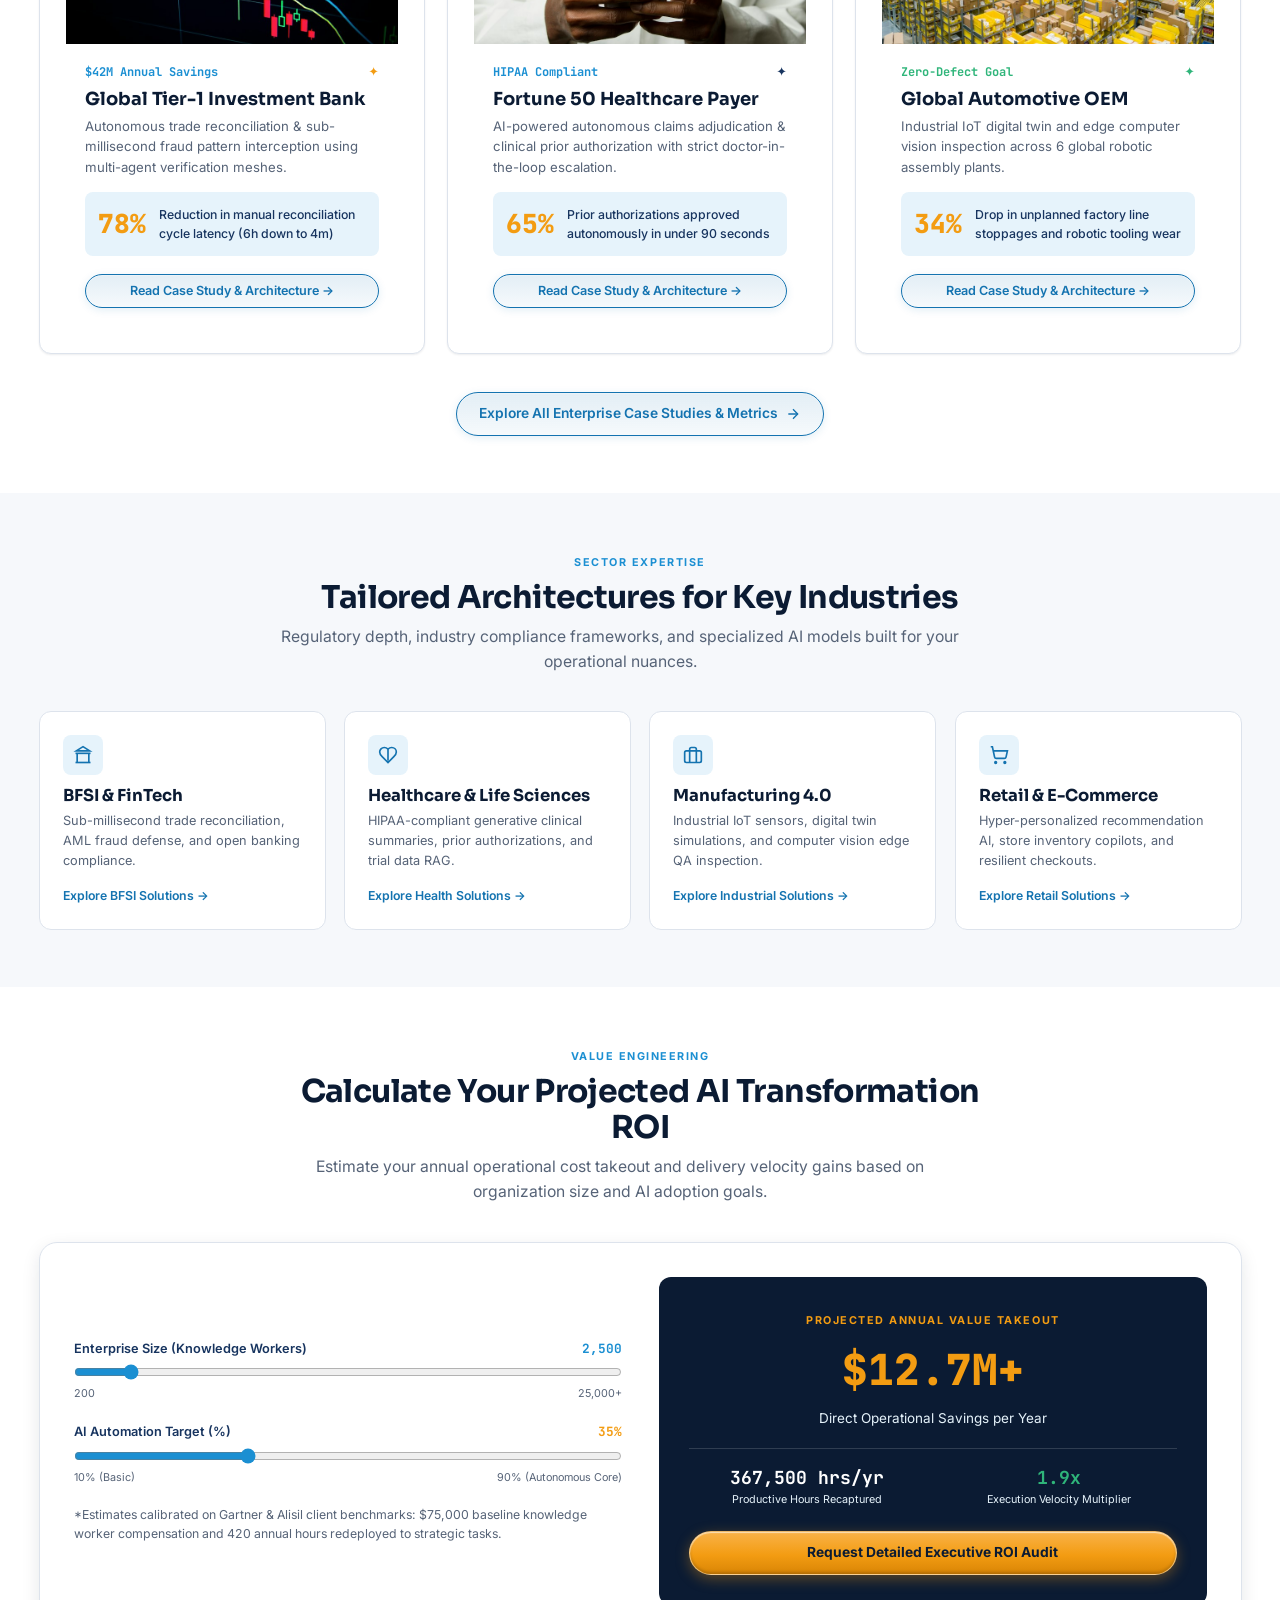
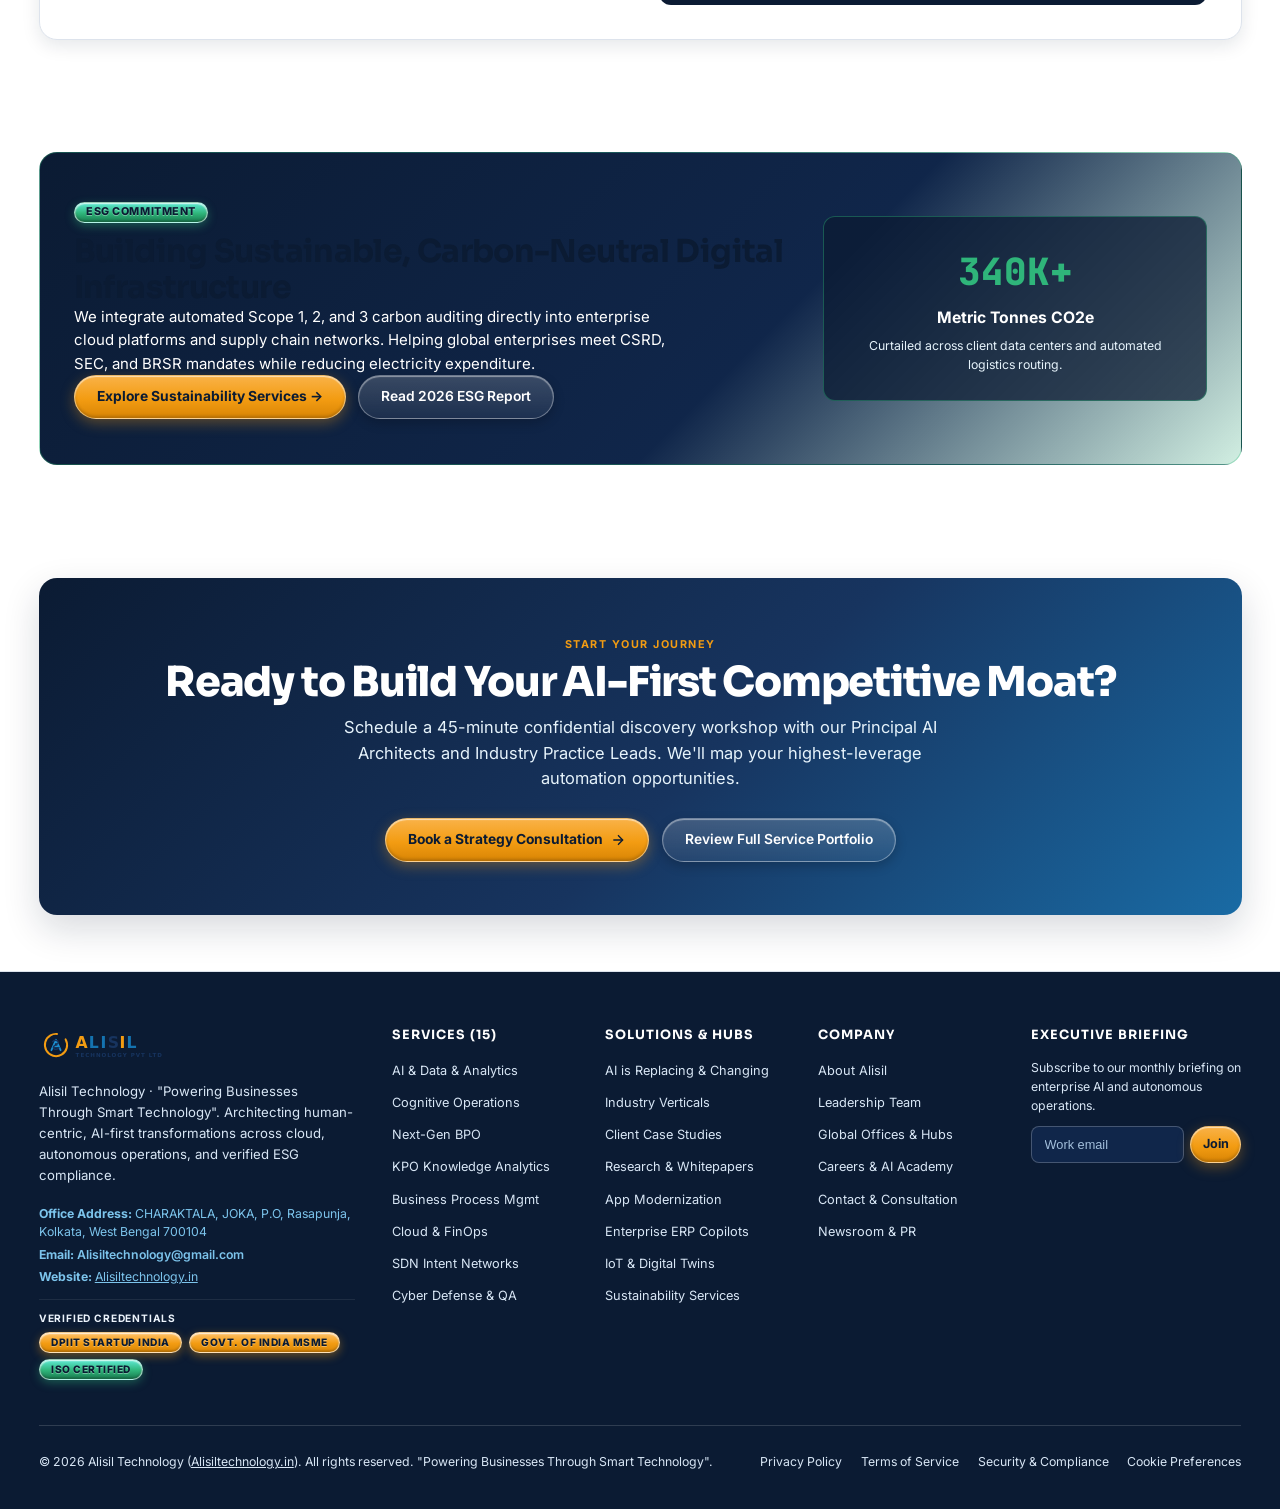
==== commit aff0b23d: "feat(address): add Kolkata office address to data.js, preserve all other regional hubs, and dynamica" ====
--- a/index.html
+++ b/index.html
@@ -45,7 +45,7 @@
         "email": "Alisiltechnology@gmail.com",
         "logo": "https://alisiltechnology.in/assets/logo-full.svg",
         "description": "Powering Businesses Through Smart Technology",
-        "telephone": "+91 80 4920 8800",
+        "telephone": "+91 98741 99630",
         "address": {
           "@type": "PostalAddress",
           "streetAddress": "Alisil Tech Park, Outer Ring Road, Bellandur",
@@ -894,8 +894,8 @@
           <p>
             Alisil Technology · "Powering Businesses Through Smart Technology". Architecting human-centric, AI-first transformations across cloud, autonomous operations, and verified ESG compliance.
           </p>
-          <div style="font-size: 0.82rem; color: var(--sky-300); margin-top: 0.4rem;">
-            <strong>Global HQ:</strong> Bangalore, India
+          <div style="font-size: 0.82rem; color: var(--sky-300); margin-top: 0.4rem; line-height: 1.45;" data-company-address>
+            <strong>Office Address:</strong> CHARAKTALA, JOKA, P.O, Rasapunja, Kolkata, West Bengal 700104
           </div>
           <div style="font-size: 0.82rem; color: var(--sky-300); margin-top: 0.25rem;">
             <strong>Email:</strong> <a href="mailto:Alisiltechnology@gmail.com" style="color: var(--amber-400); font-weight: 600;">Alisiltechnology@gmail.com</a>
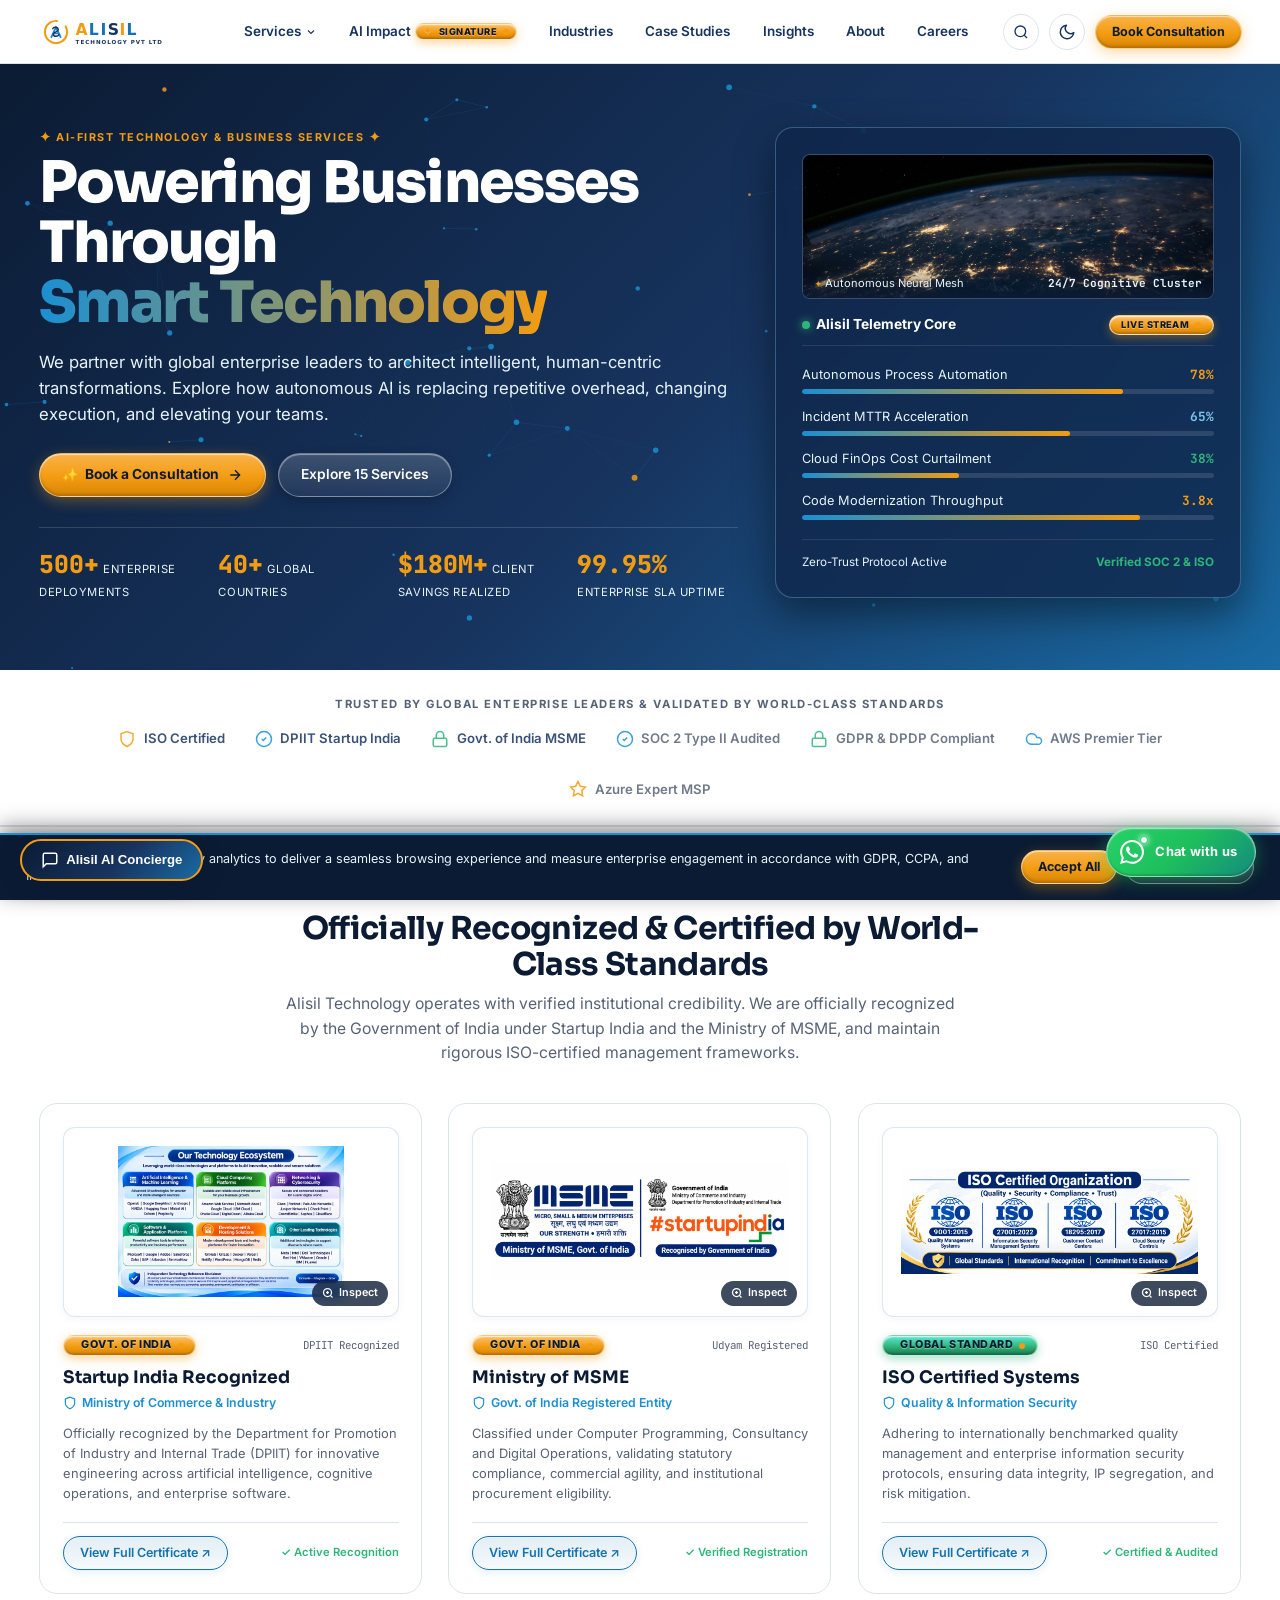
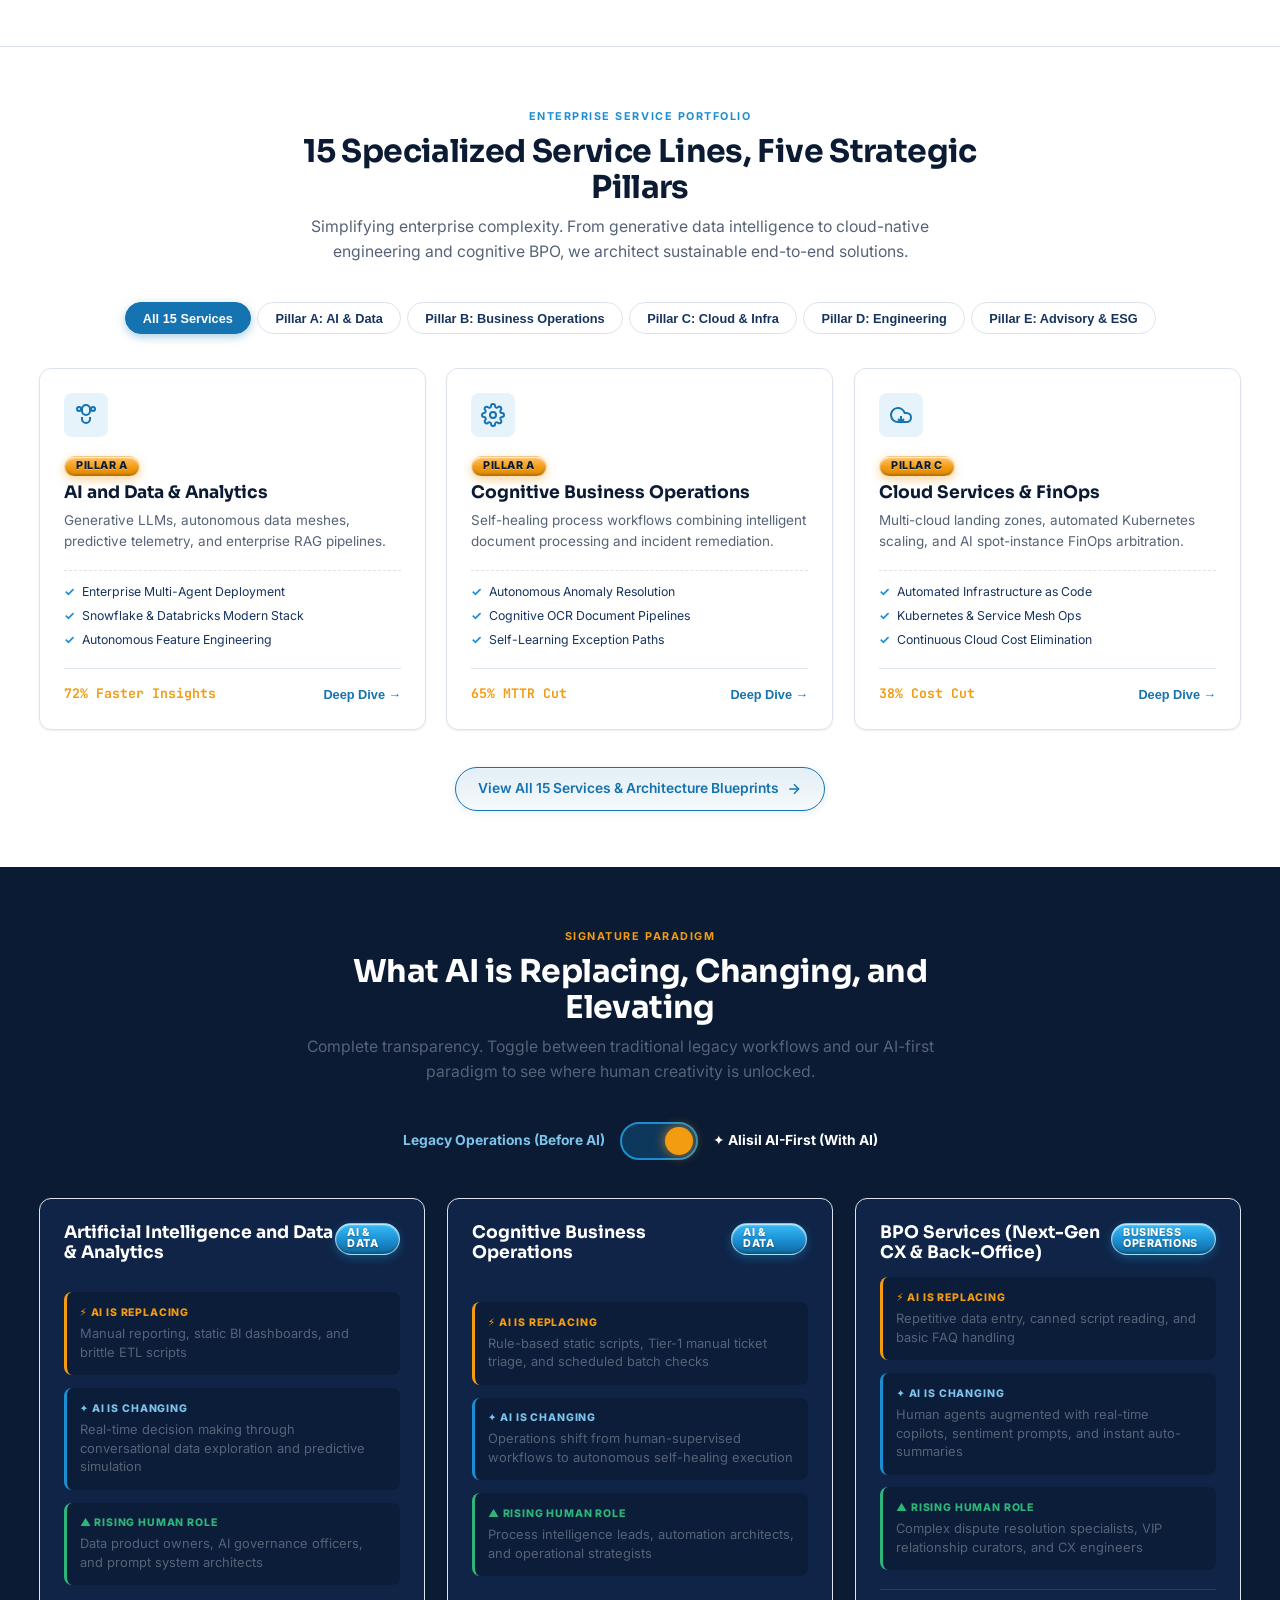
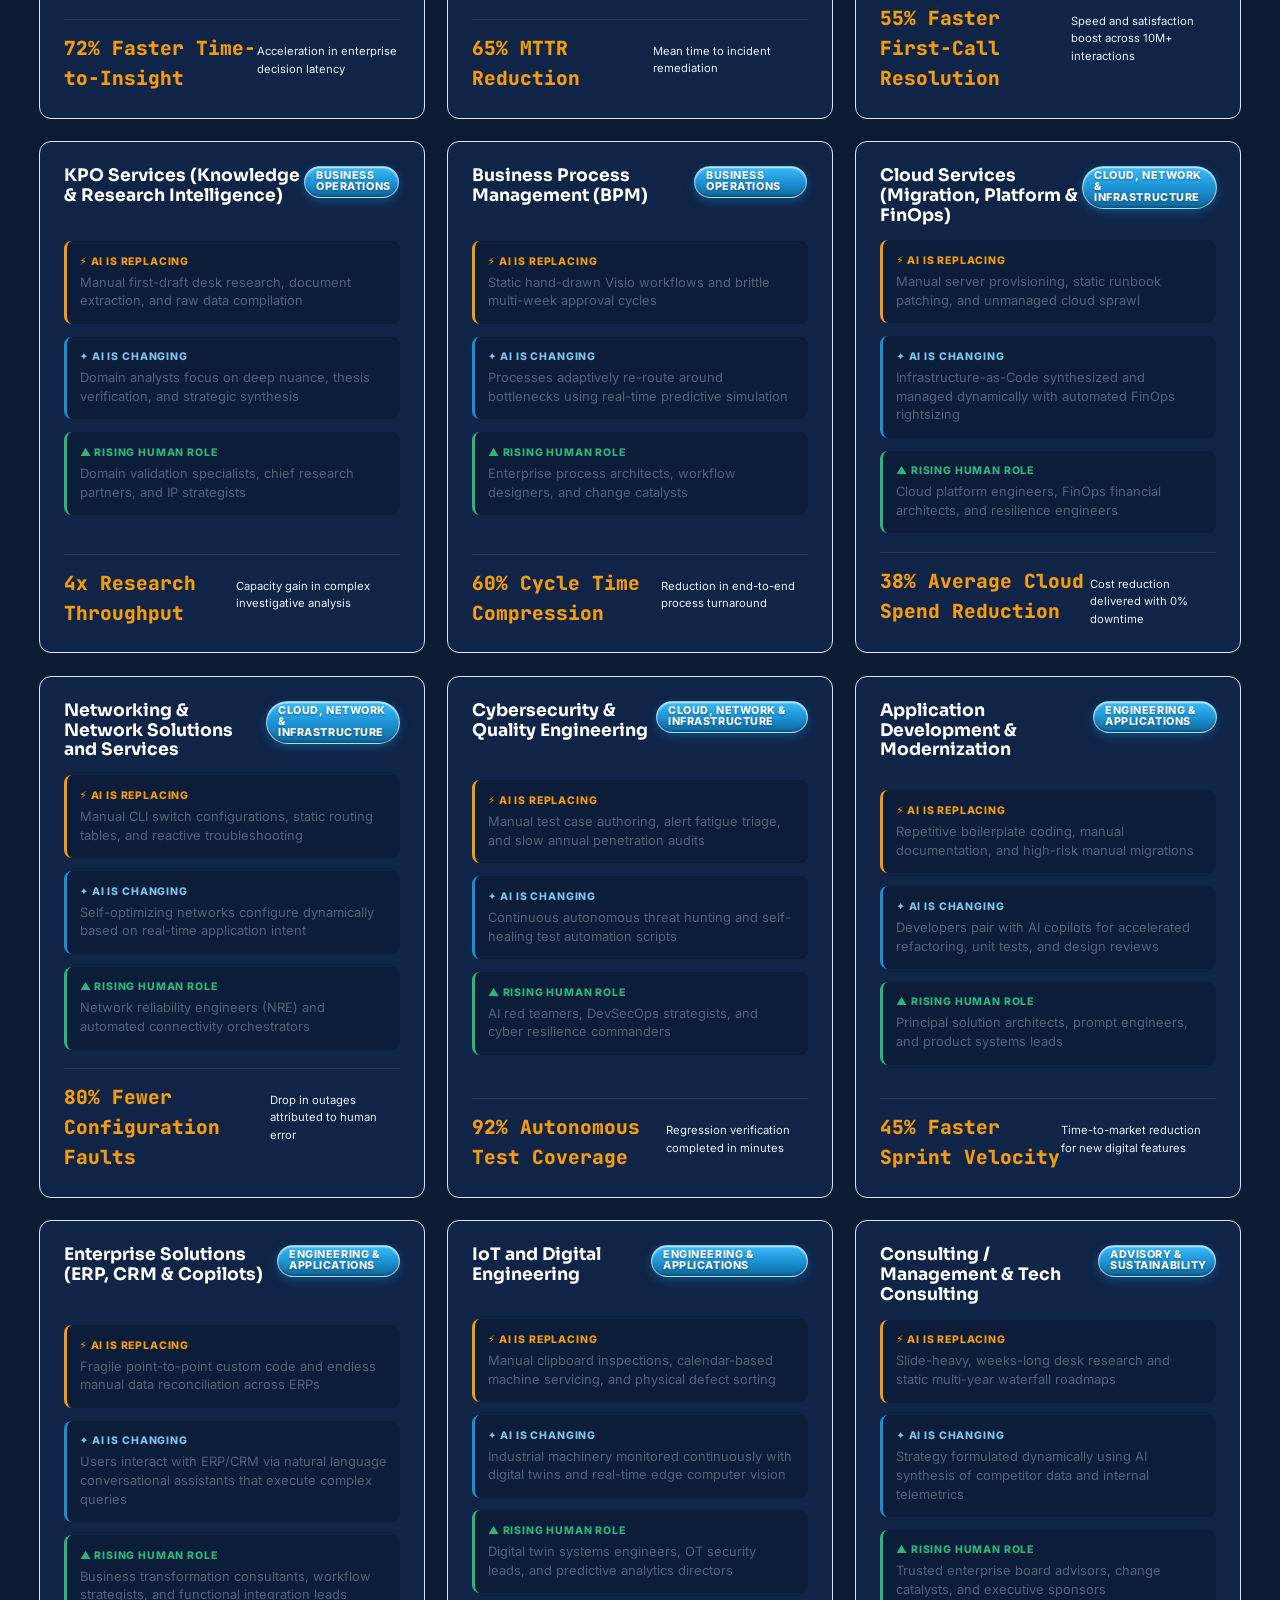
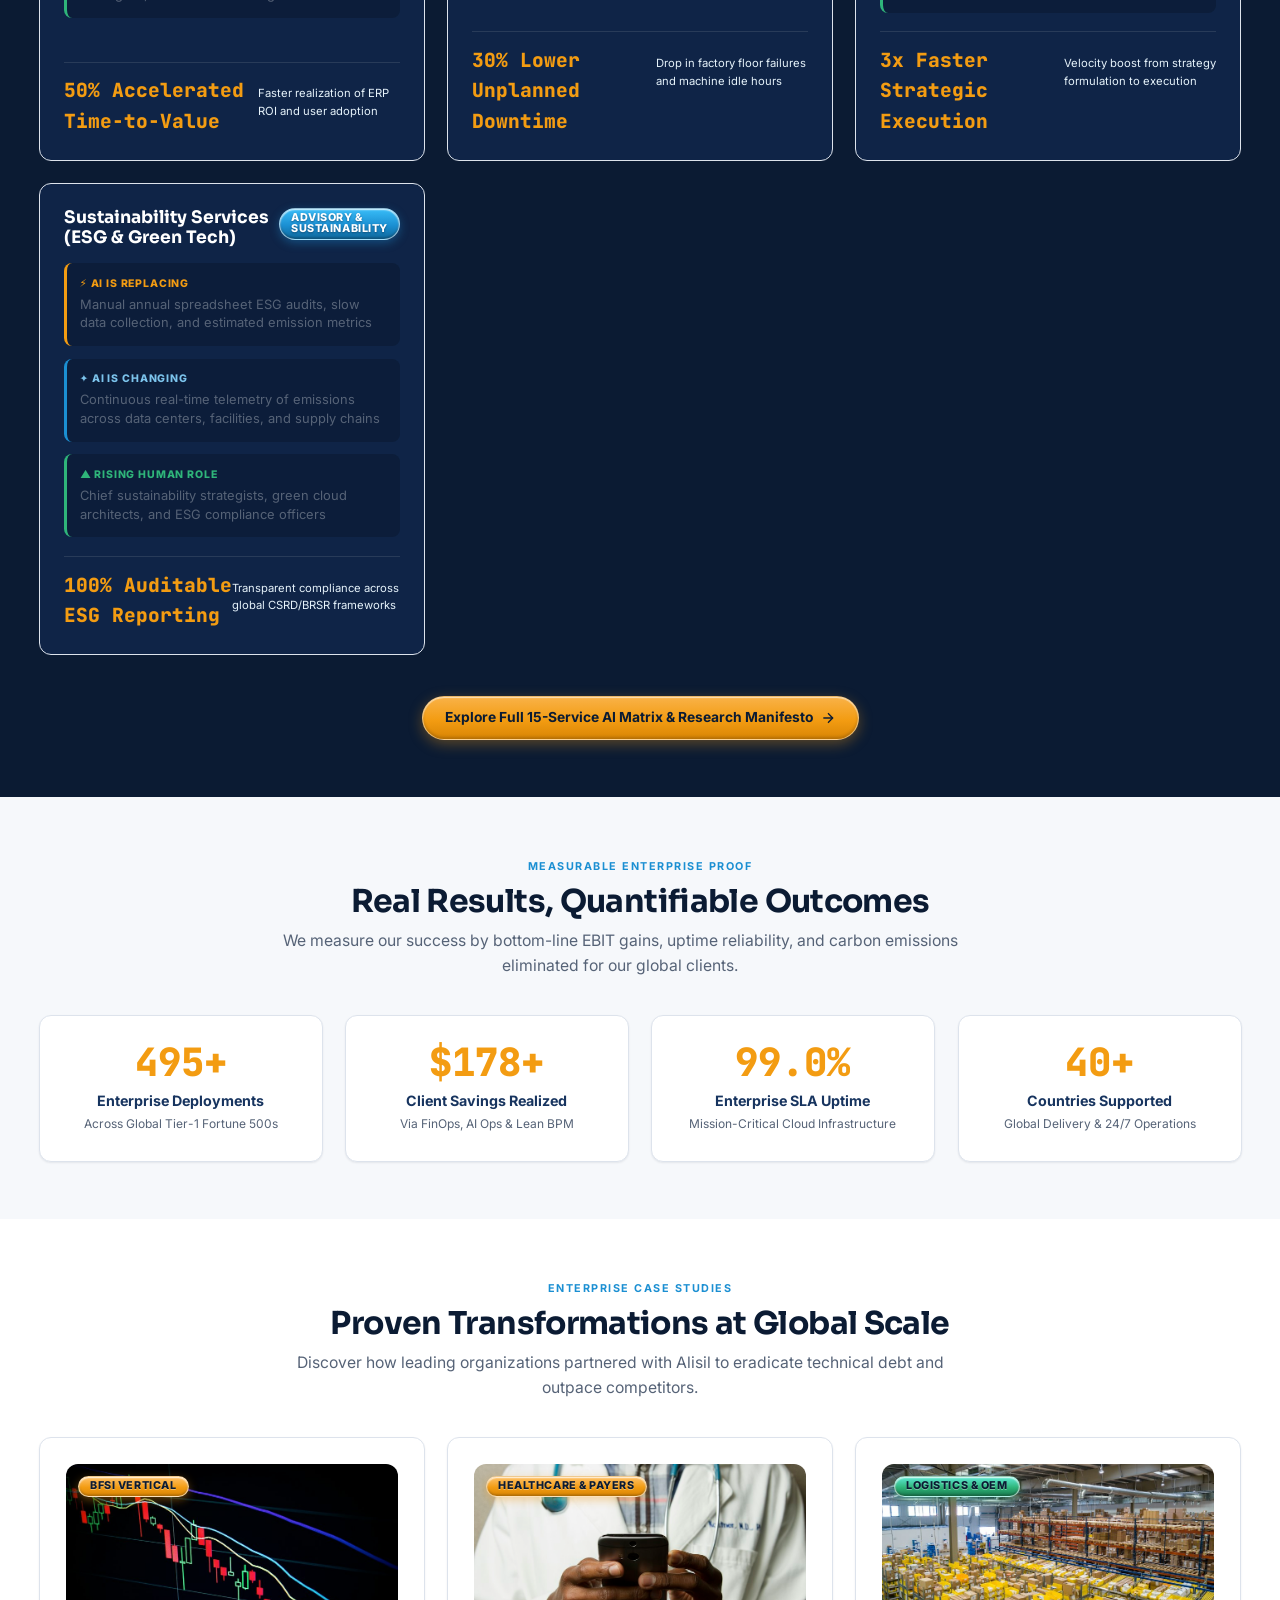
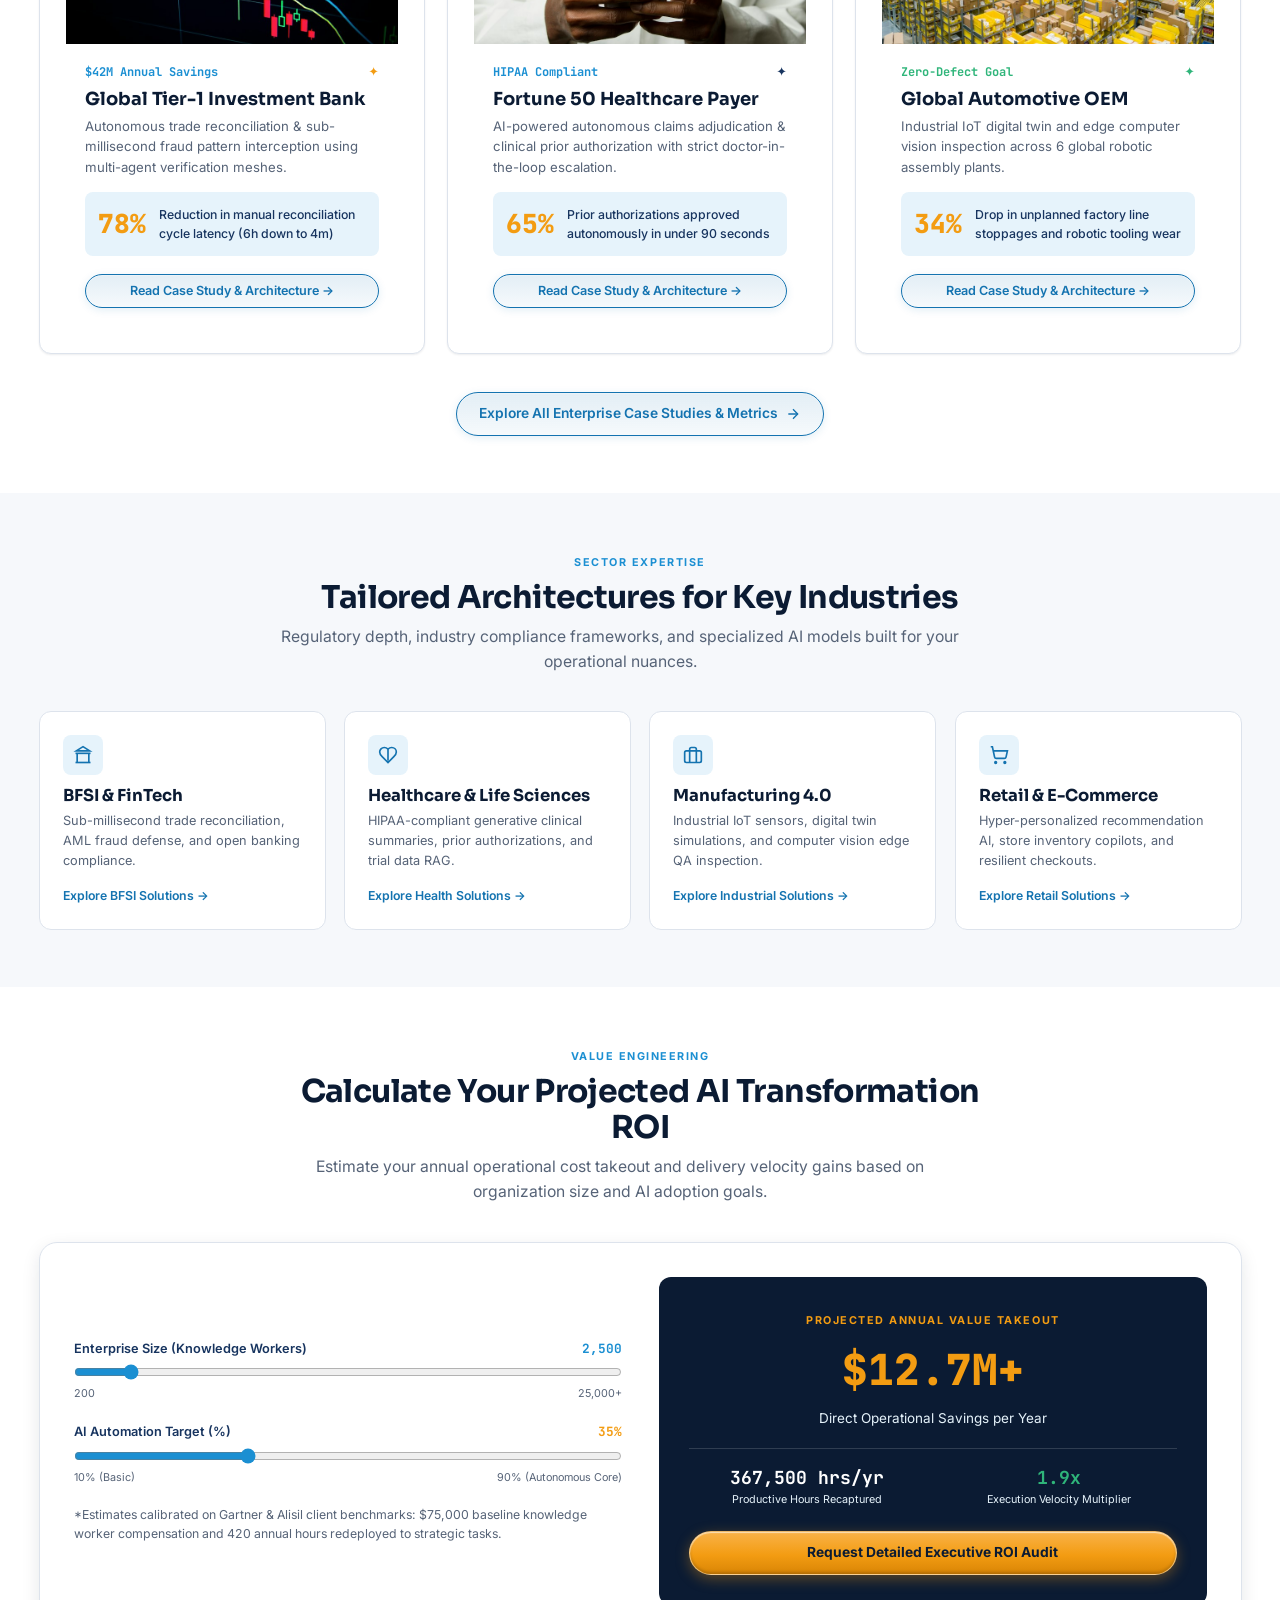
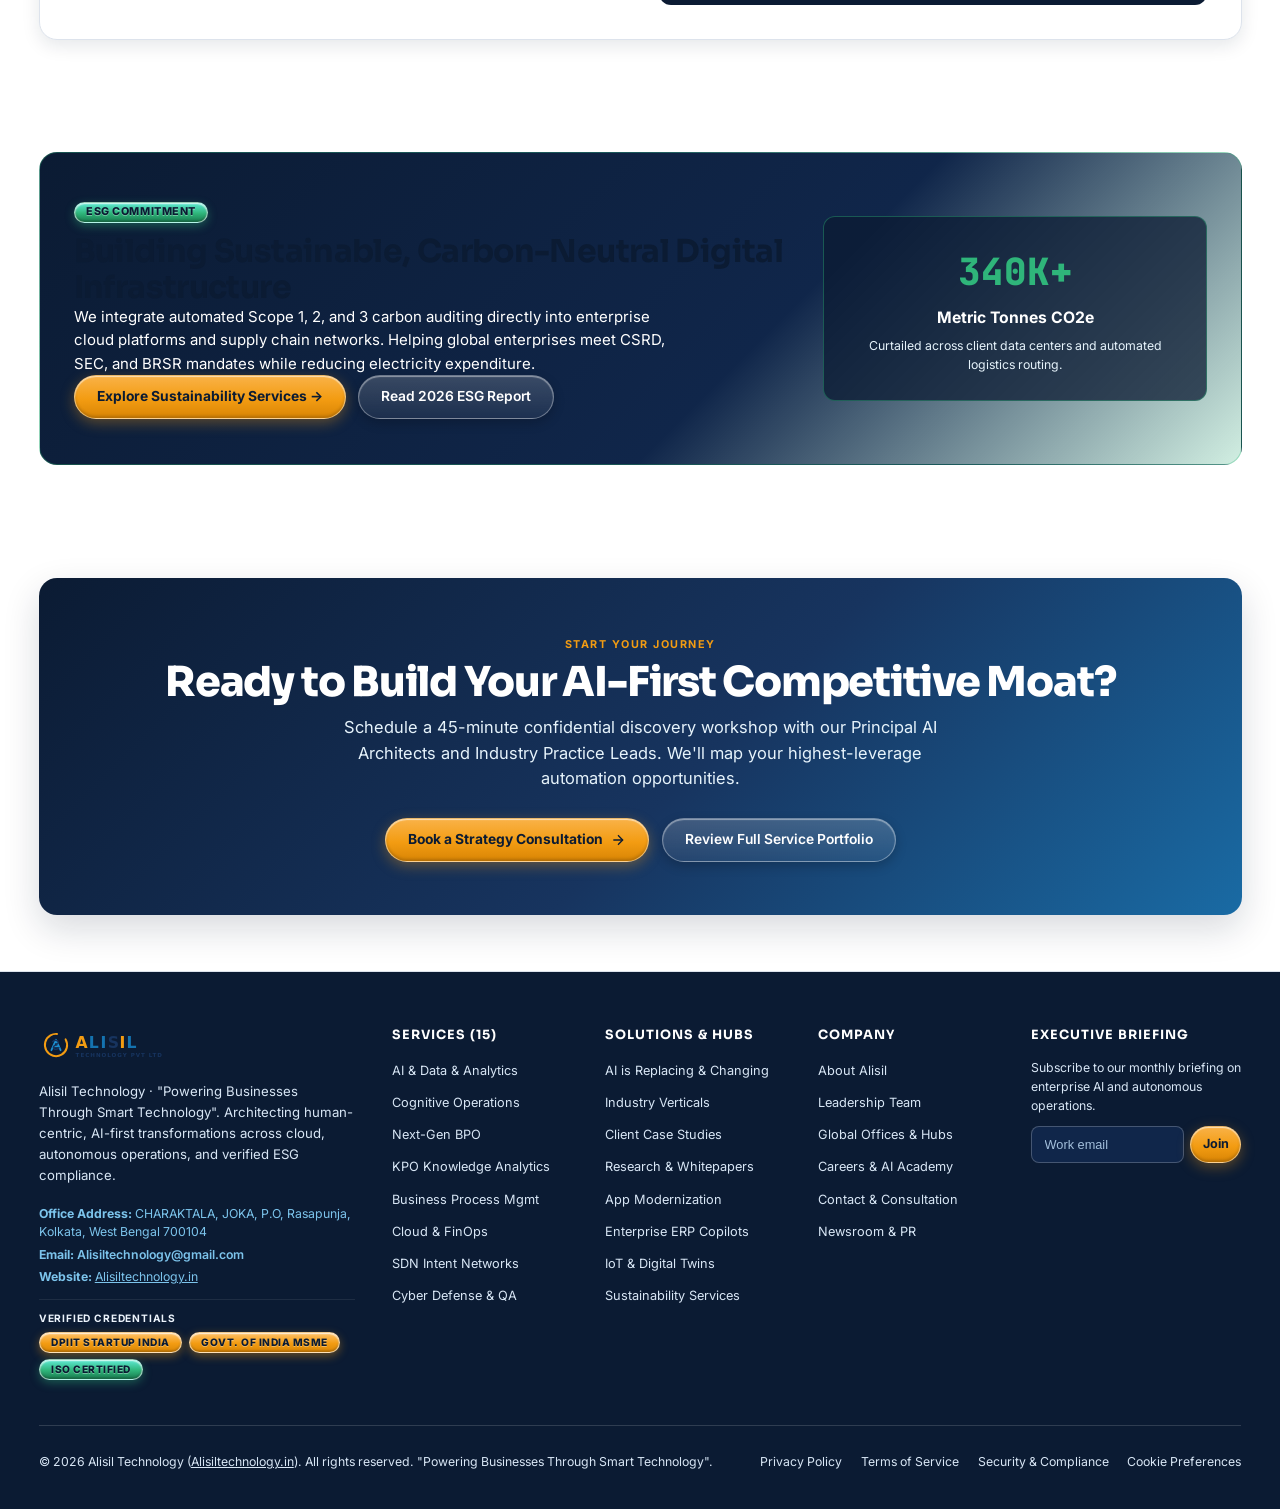
==== commit e012303f: "feat(schema): dynamically load and synchronize Schema.org JSON-LD from data.js across contact, about" ====
--- a/index.html
+++ b/index.html
@@ -33,7 +33,7 @@
   <link rel="icon" type="image/svg+xml" href="assets/logo-symbol.svg">
   <link rel="stylesheet" href="css/styles.css?v=2.2">
 
-  <script type="application/ld+json">
+  <script id="schema-jsonld" type="application/ld+json">
   {
     "@context": "https://schema.org",
     "@graph": [
@@ -48,10 +48,10 @@
         "telephone": "+91 98741 99630",
         "address": {
           "@type": "PostalAddress",
-          "streetAddress": "Alisil Tech Park, Outer Ring Road, Bellandur",
-          "addressLocality": "Bangalore",
-          "addressRegion": "Karnataka",
-          "postalCode": "560103",
+          "streetAddress": "CHARAKTALA, JOKA, P.O, Rasapunja",
+          "addressLocality": "Kolkata",
+          "addressRegion": "West Bengal",
+          "postalCode": "700104",
           "addressCountry": "IN"
         },
         "sameAs": [
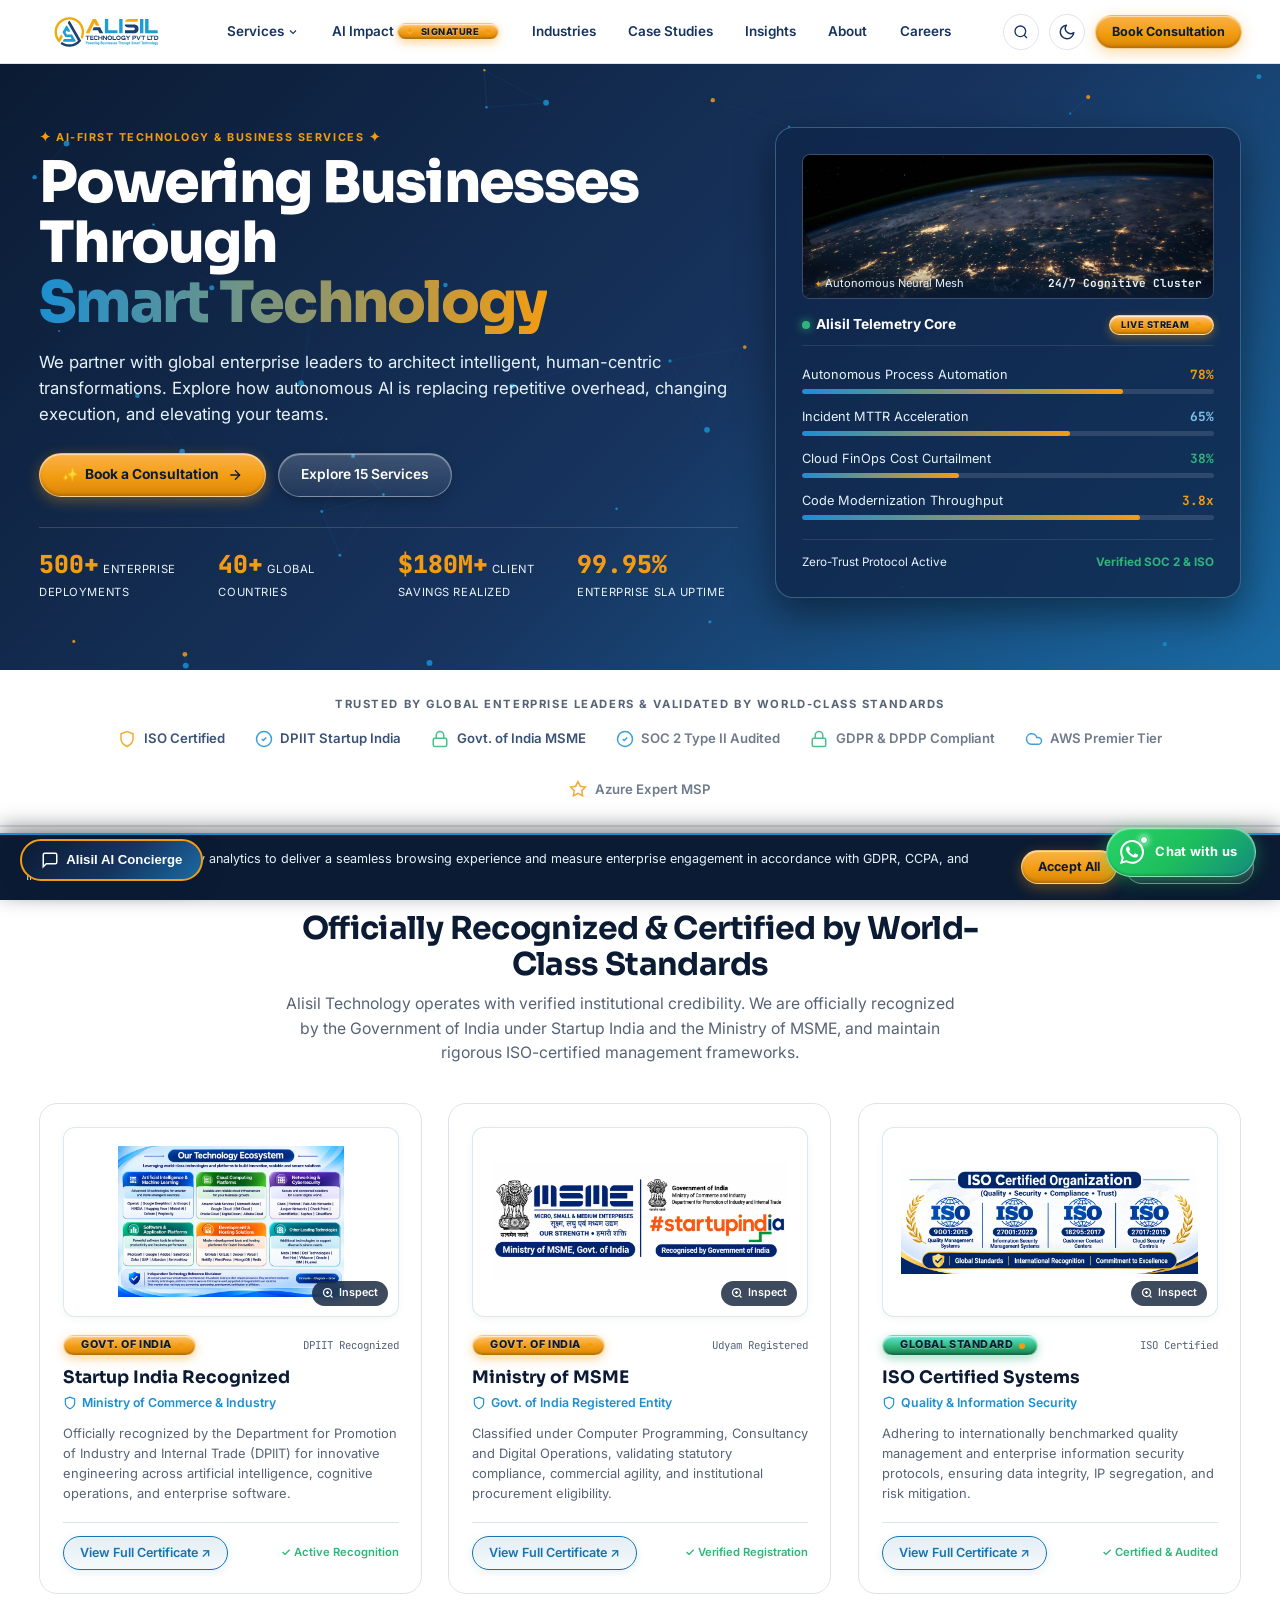
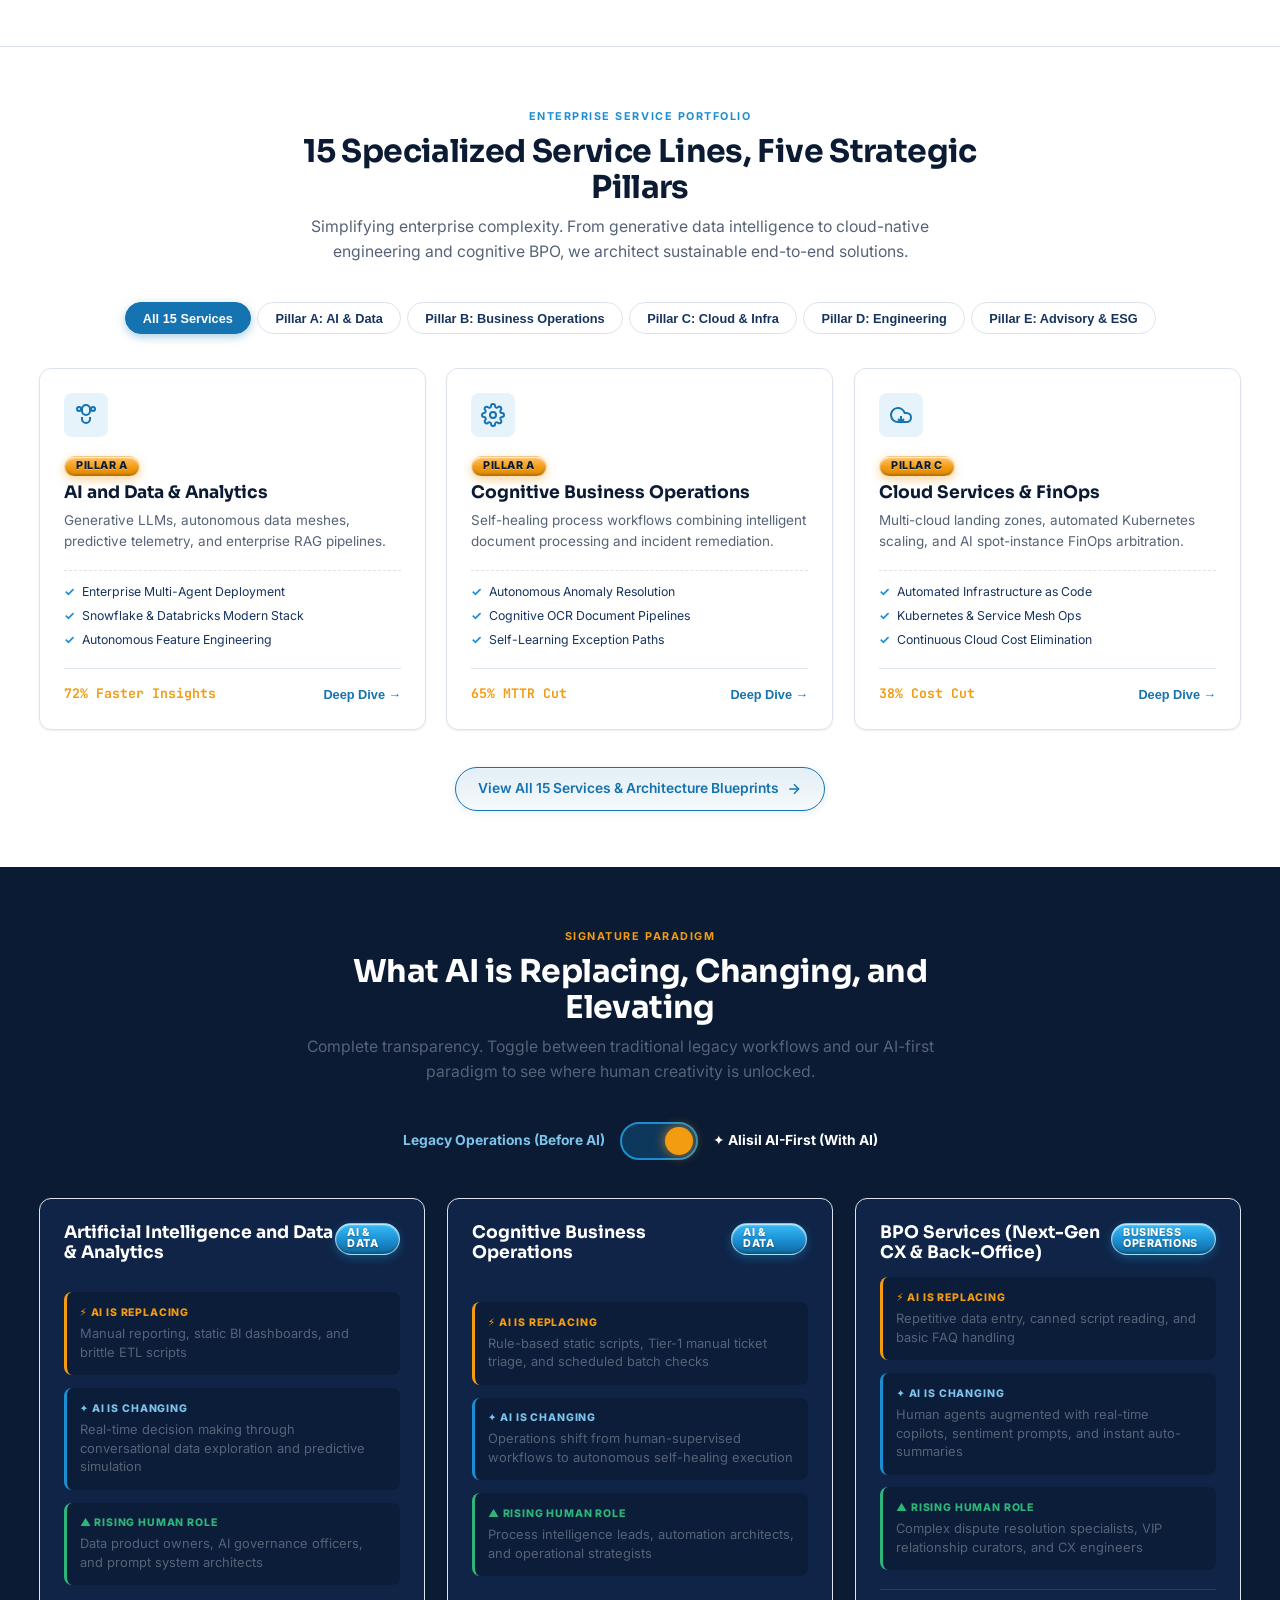
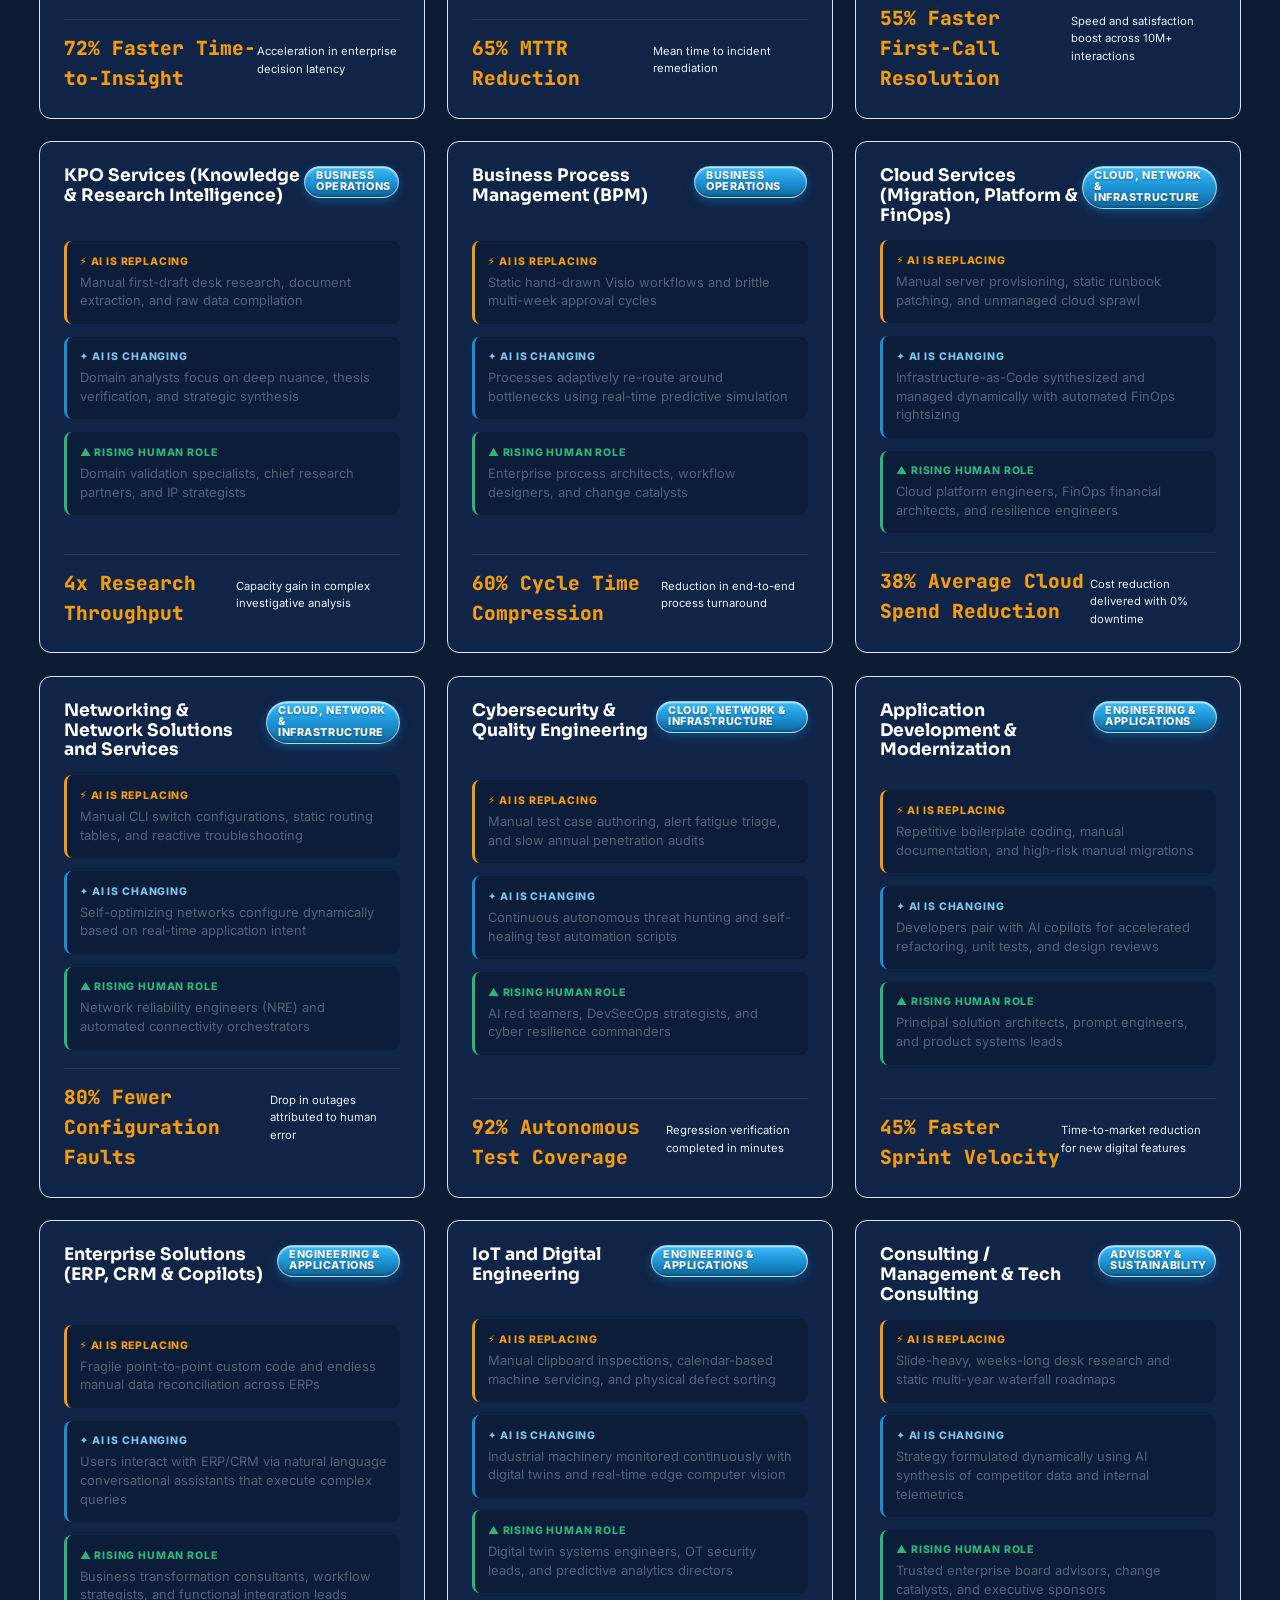
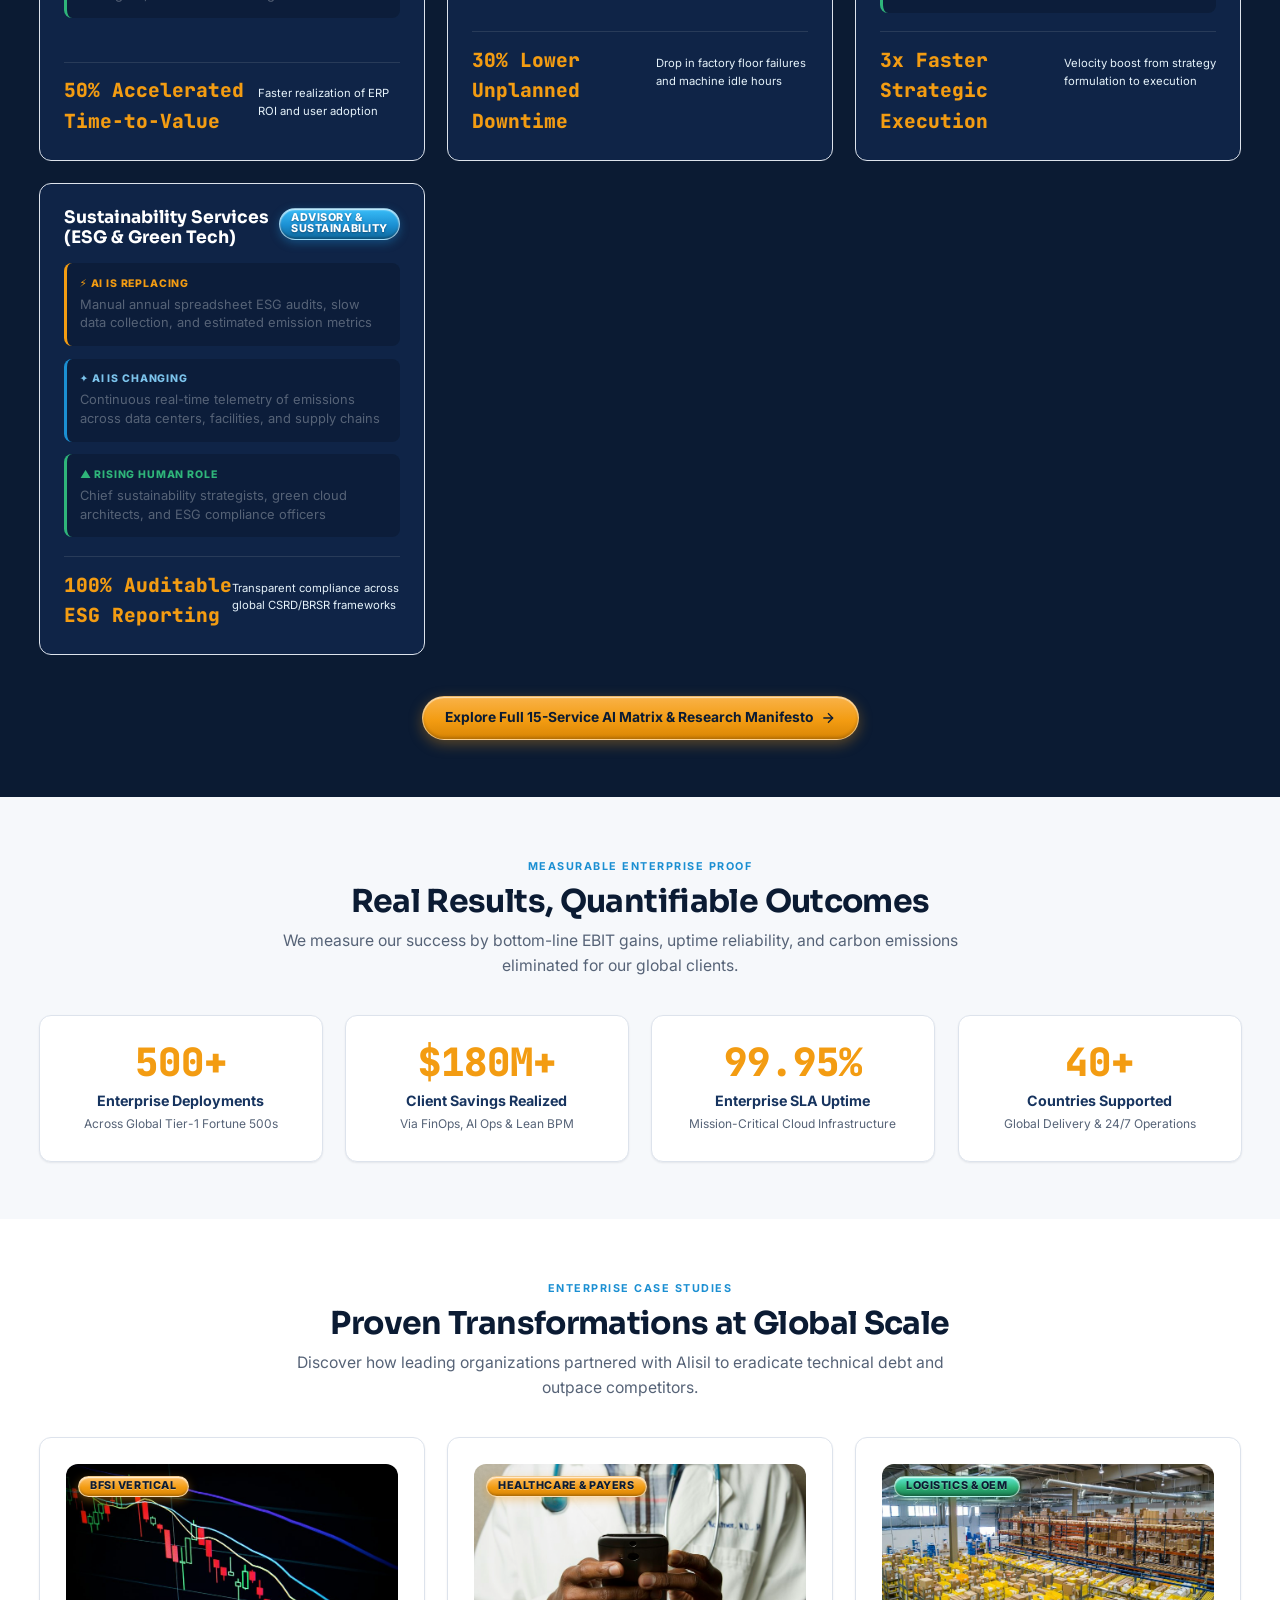
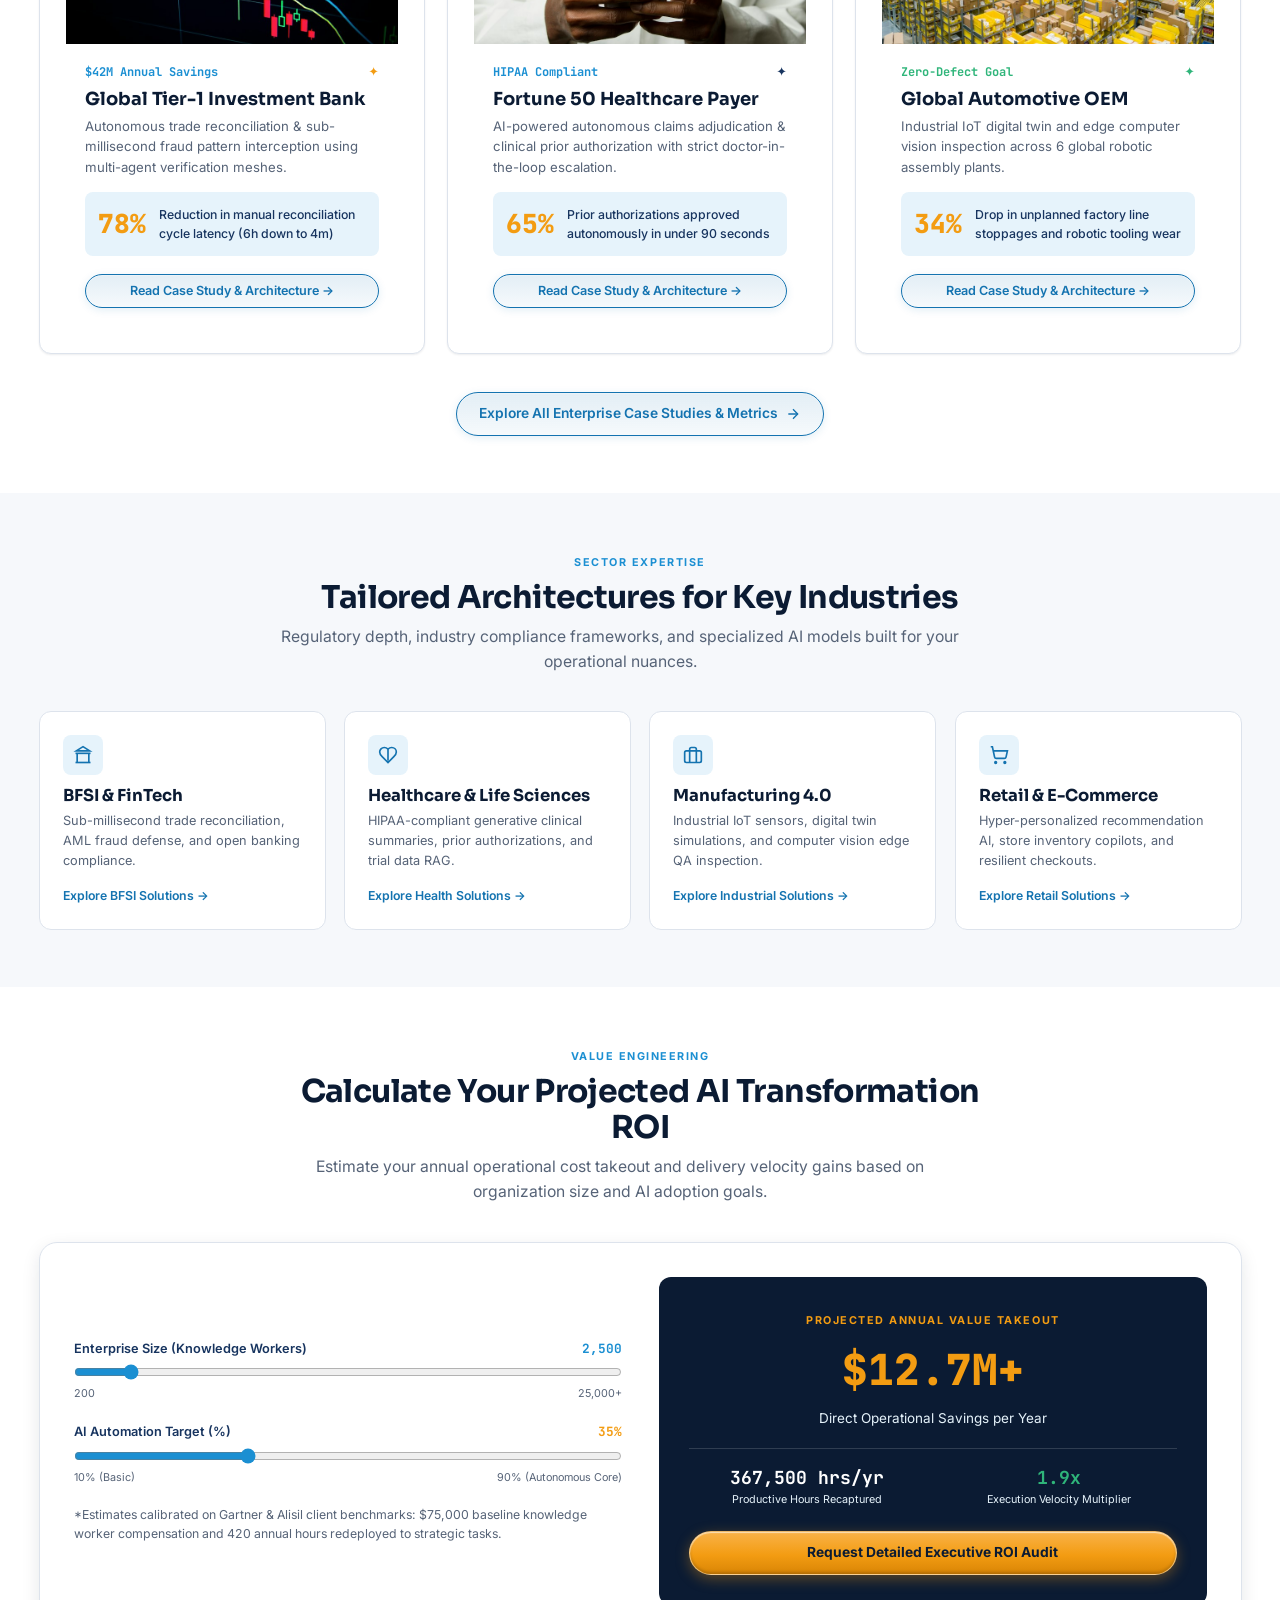
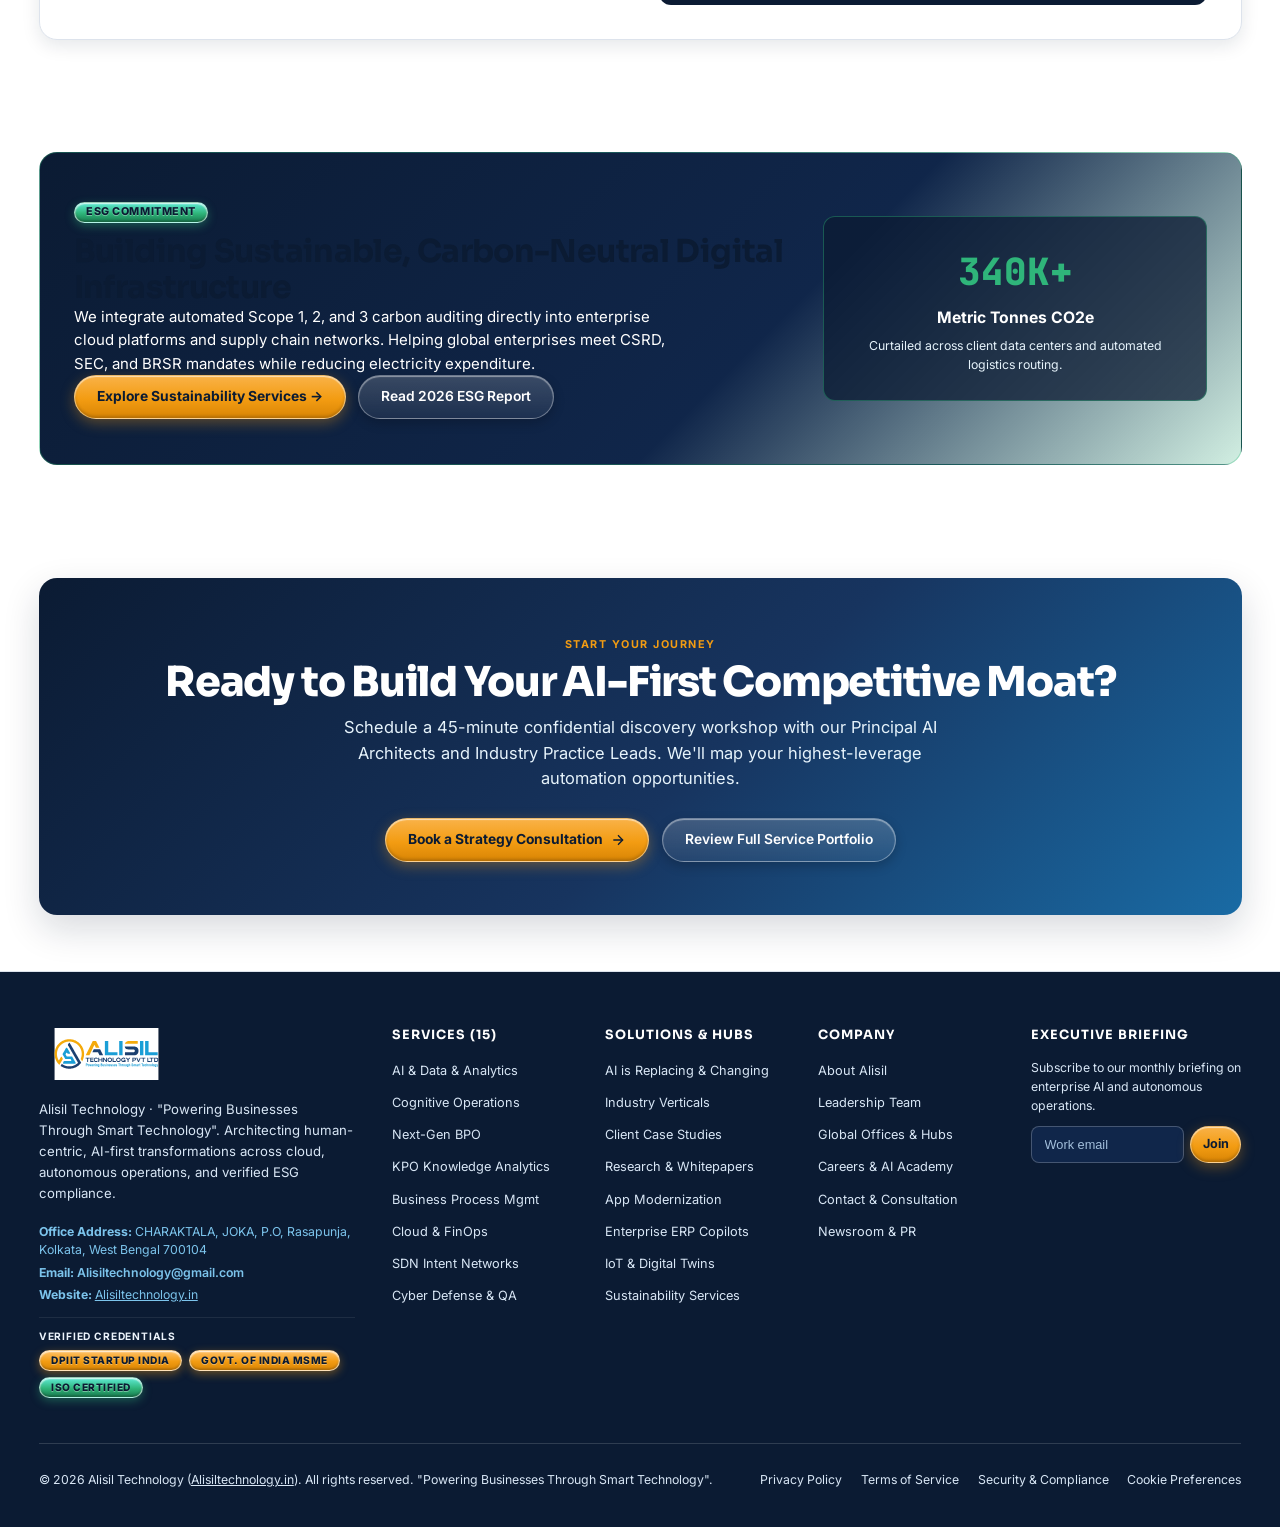
==== commit 575bfdb2: "feat: add master design system CSS and index HTML structure" ====
--- a/index.html
+++ b/index.html
@@ -77,7 +77,7 @@
   <header class="site-header" role="banner">
     <div class="container header-container">
       <a href="index.html" class="brand-link" aria-label="Alisil Technology Home">
-        <img src="assets/logo-full.svg" alt="Alisil Technology Pvt Ltd" class="brand-logo-img" width="175" height="34">
+        <img src="assets/logo-full.svg" alt="Alisil Technology Pvt Ltd" class="brand-logo-img" width="268" height="52">
       </a>
 
       <!-- Desktop Nav -->
@@ -165,7 +165,7 @@
   <!-- Mobile Navigation Drawer -->
   <div class="mobile-drawer" role="dialog" aria-modal="true" aria-hidden="true" aria-label="Mobile Navigation">
     <div class="drawer-header">
-      <img src="assets/logo-full.svg" alt="Alisil Technology" class="brand-logo-img" width="135" height="28">
+      <img src="assets/logo-full.svg" alt="Alisil Technology" class="brand-logo-img" width="196" height="41">
       <button type="button" class="drawer-close" aria-label="Close menu">&times;</button>
     </div>
     <ul class="mobile-links">
@@ -889,7 +889,7 @@
       <div class="footer-top">
         <div class="footer-brand">
           <a href="index.html">
-            <img src="assets/logo-dark.svg" alt="Alisil Technology" class="brand-logo-img" width="170" height="34">
+            <img src="assets/logo-dark.svg" alt="Alisil Technology" class="brand-logo-img" width="263" height="52">
           </a>
           <p>
             Alisil Technology · "Powering Businesses Through Smart Technology". Architecting human-centric, AI-first transformations across cloud, autonomous operations, and verified ESG compliance.
--- a/css/styles.css
+++ b/css/styles.css
@@ -723,7 +723,7 @@
 }
 
 .brand-logo-img {
-  height: 34px;
+  height: 52px;
   width: auto;
   transition: transform var(--transition-fast);
 }
@@ -2625,8 +2625,8 @@
   }
 
   .brand-logo-img {
-    height: 24px;
-    max-width: 110px;
+    height: 38px;
+    max-width: 155px;
     width: auto;
   }
 
@@ -2700,8 +2700,8 @@
   }
 
   .brand-logo-img {
-    max-width: 88px;
-    height: 20px;
+    max-width: 115px;
+    height: 32px;
   }
 
   .nav-actions {
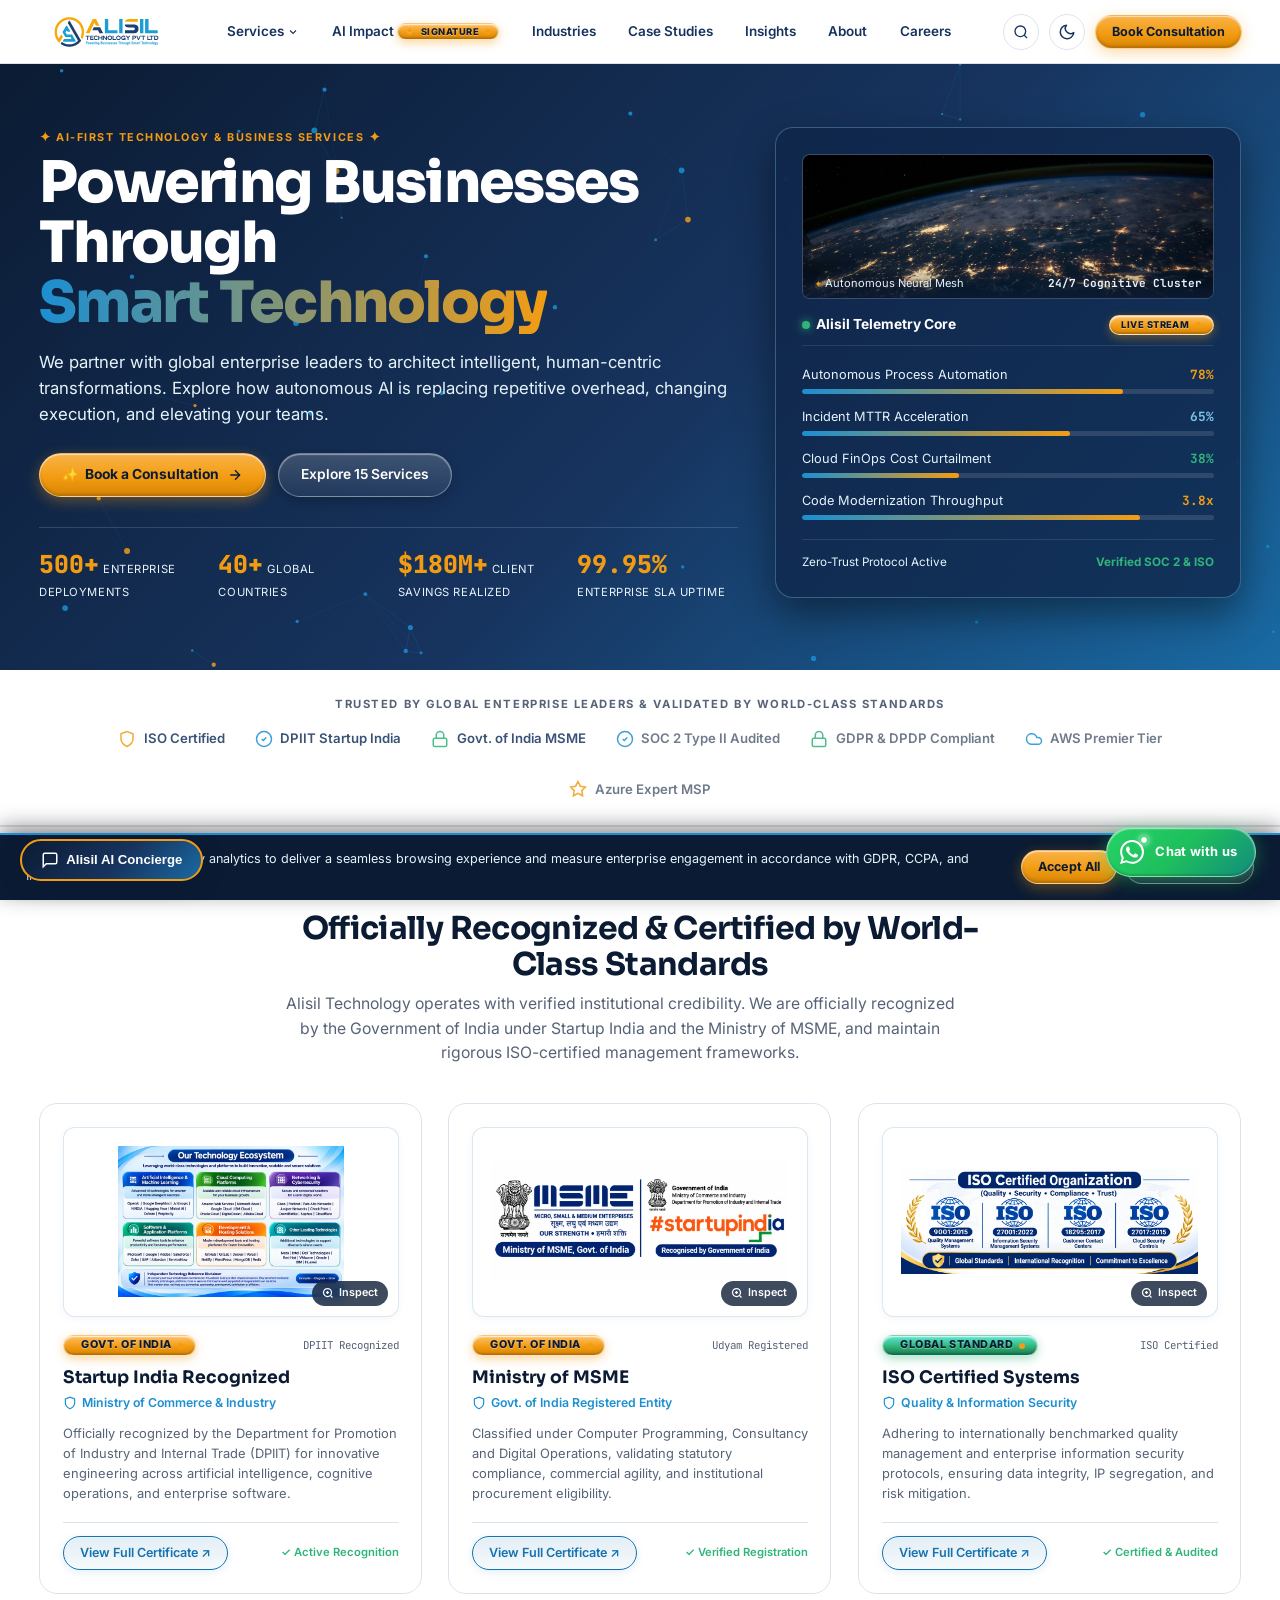
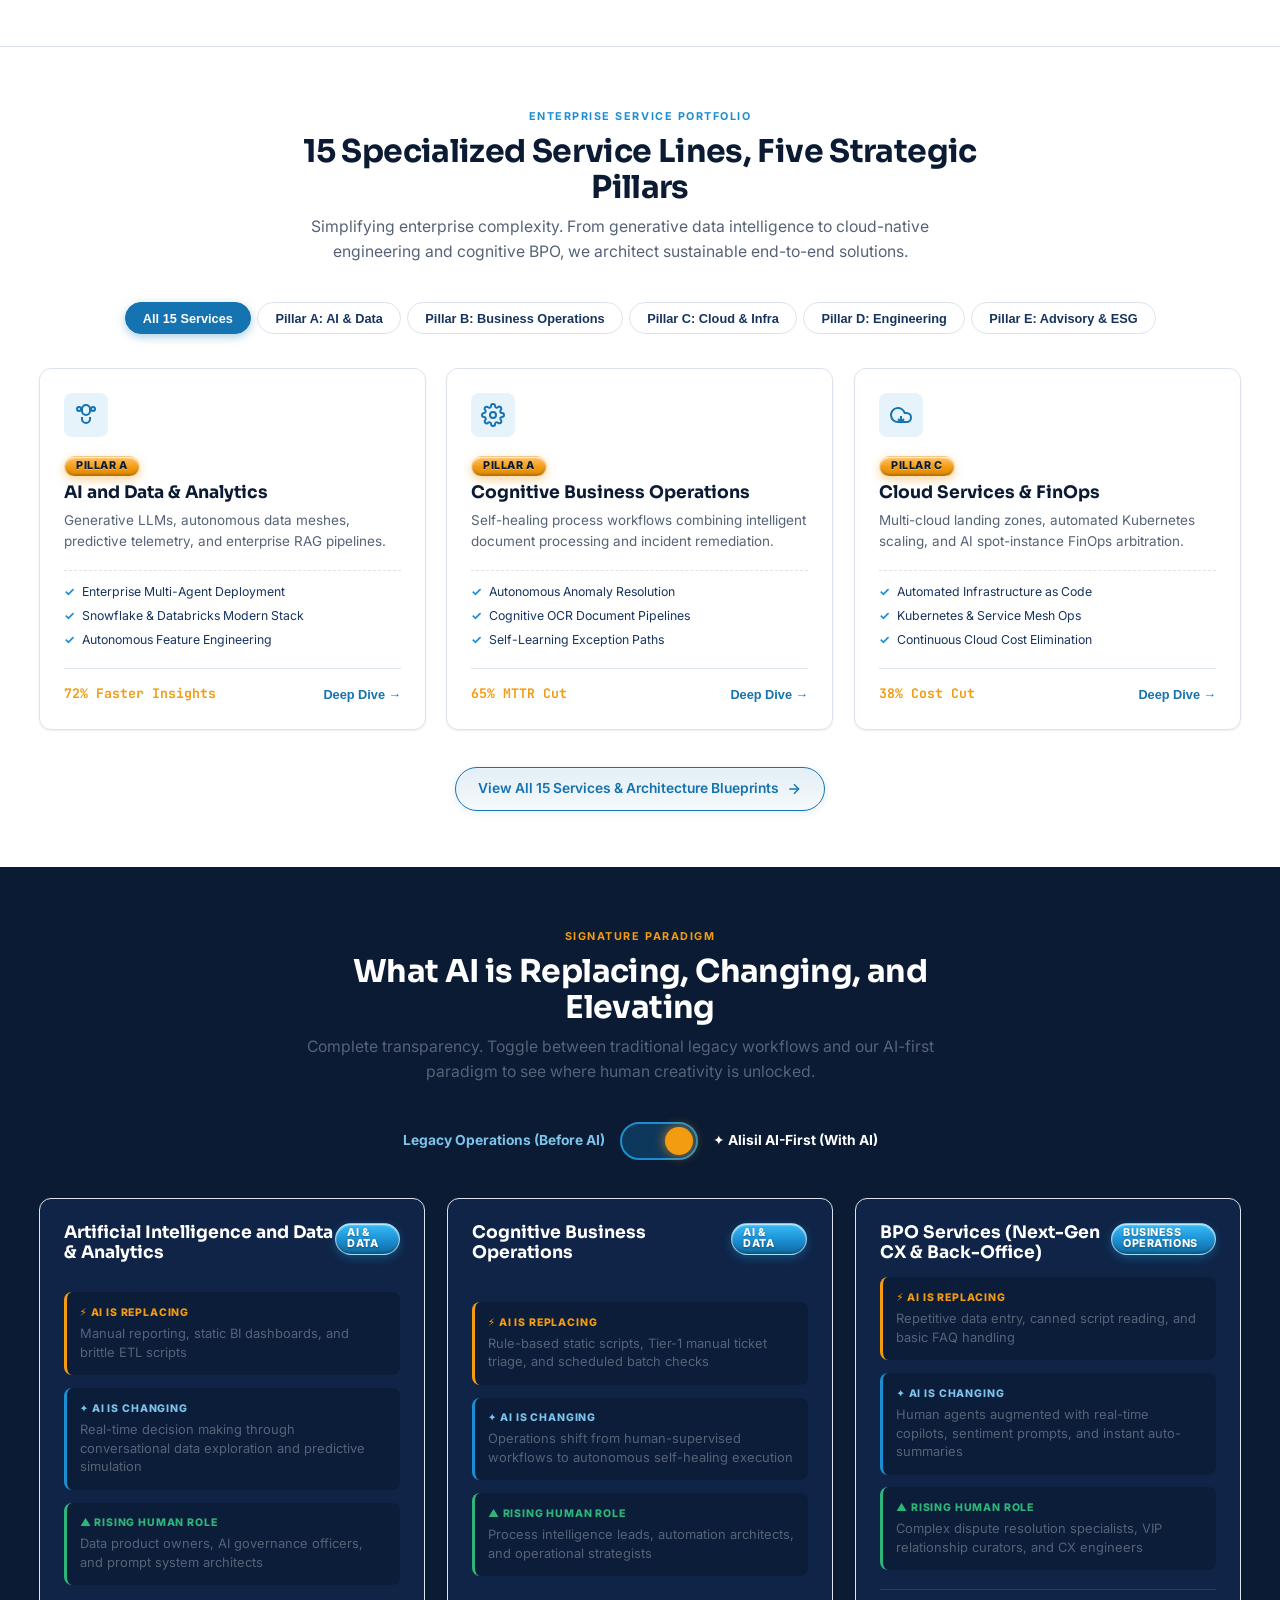
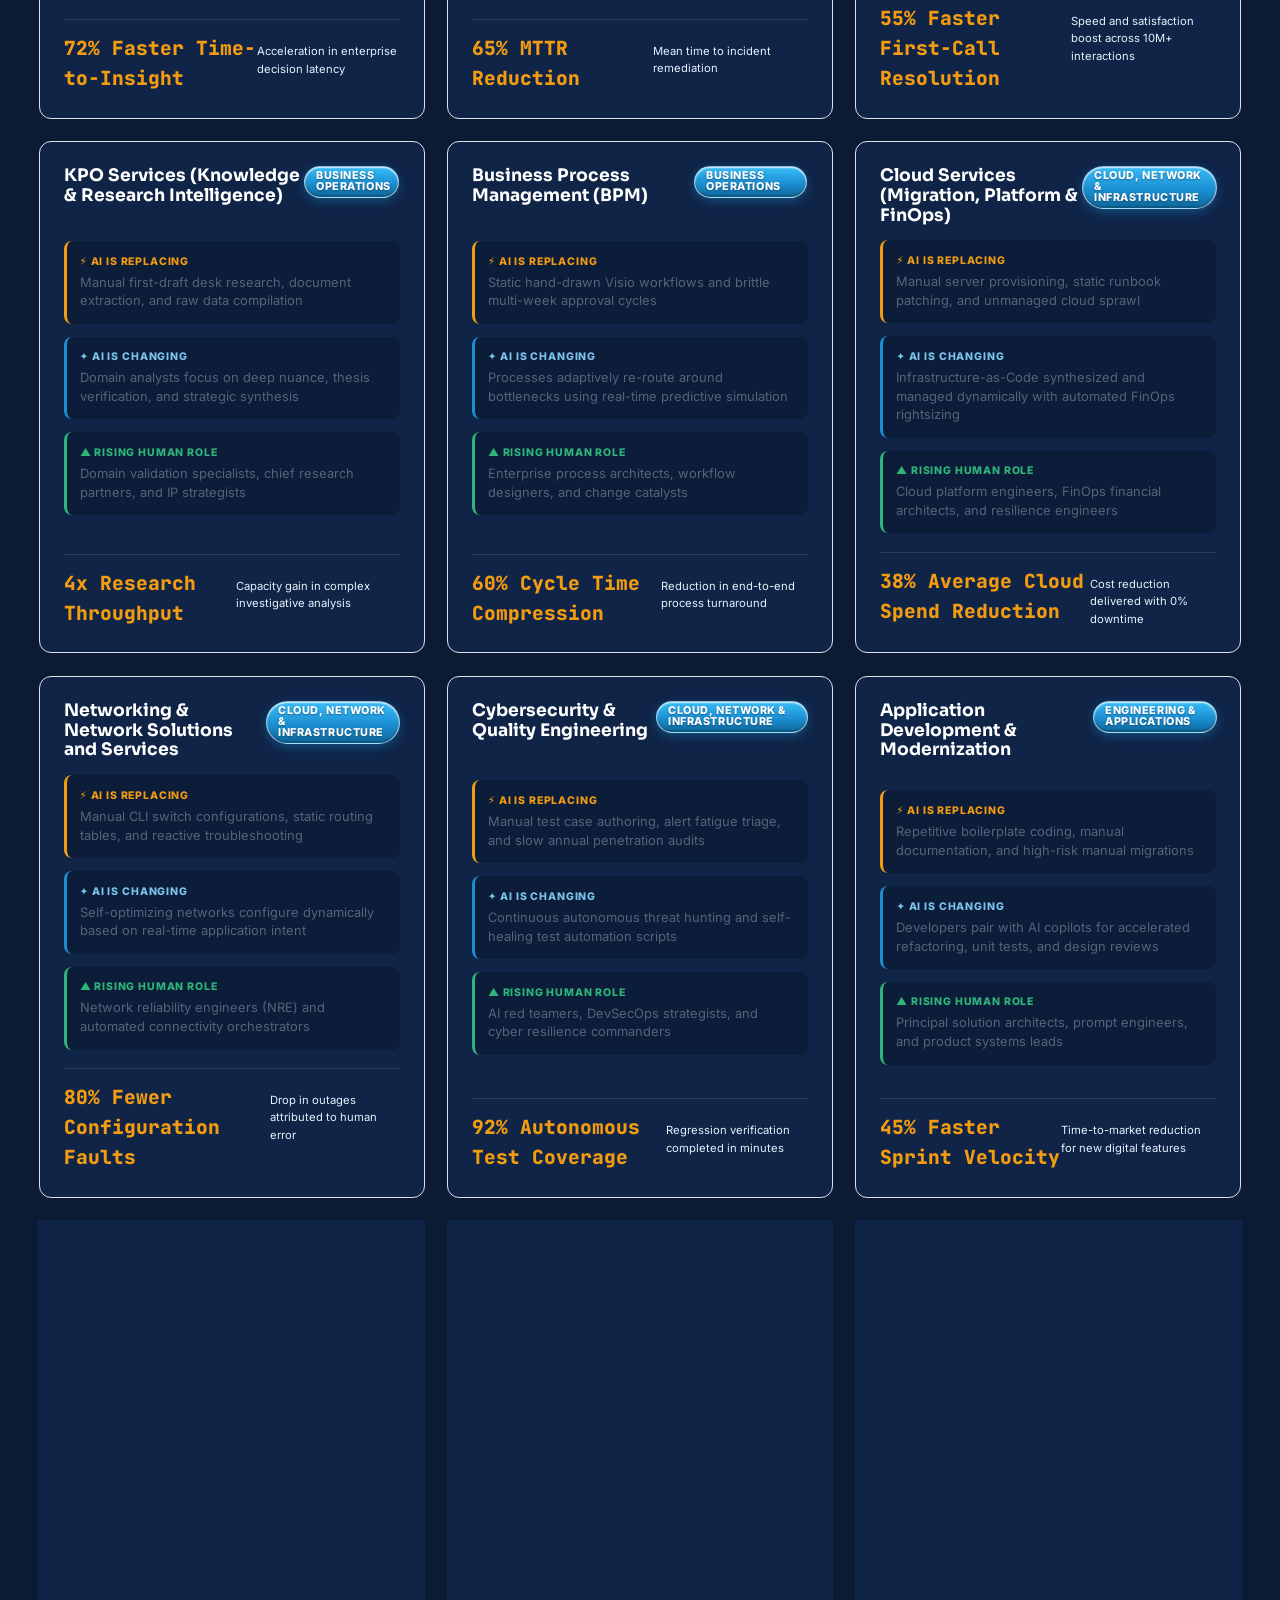
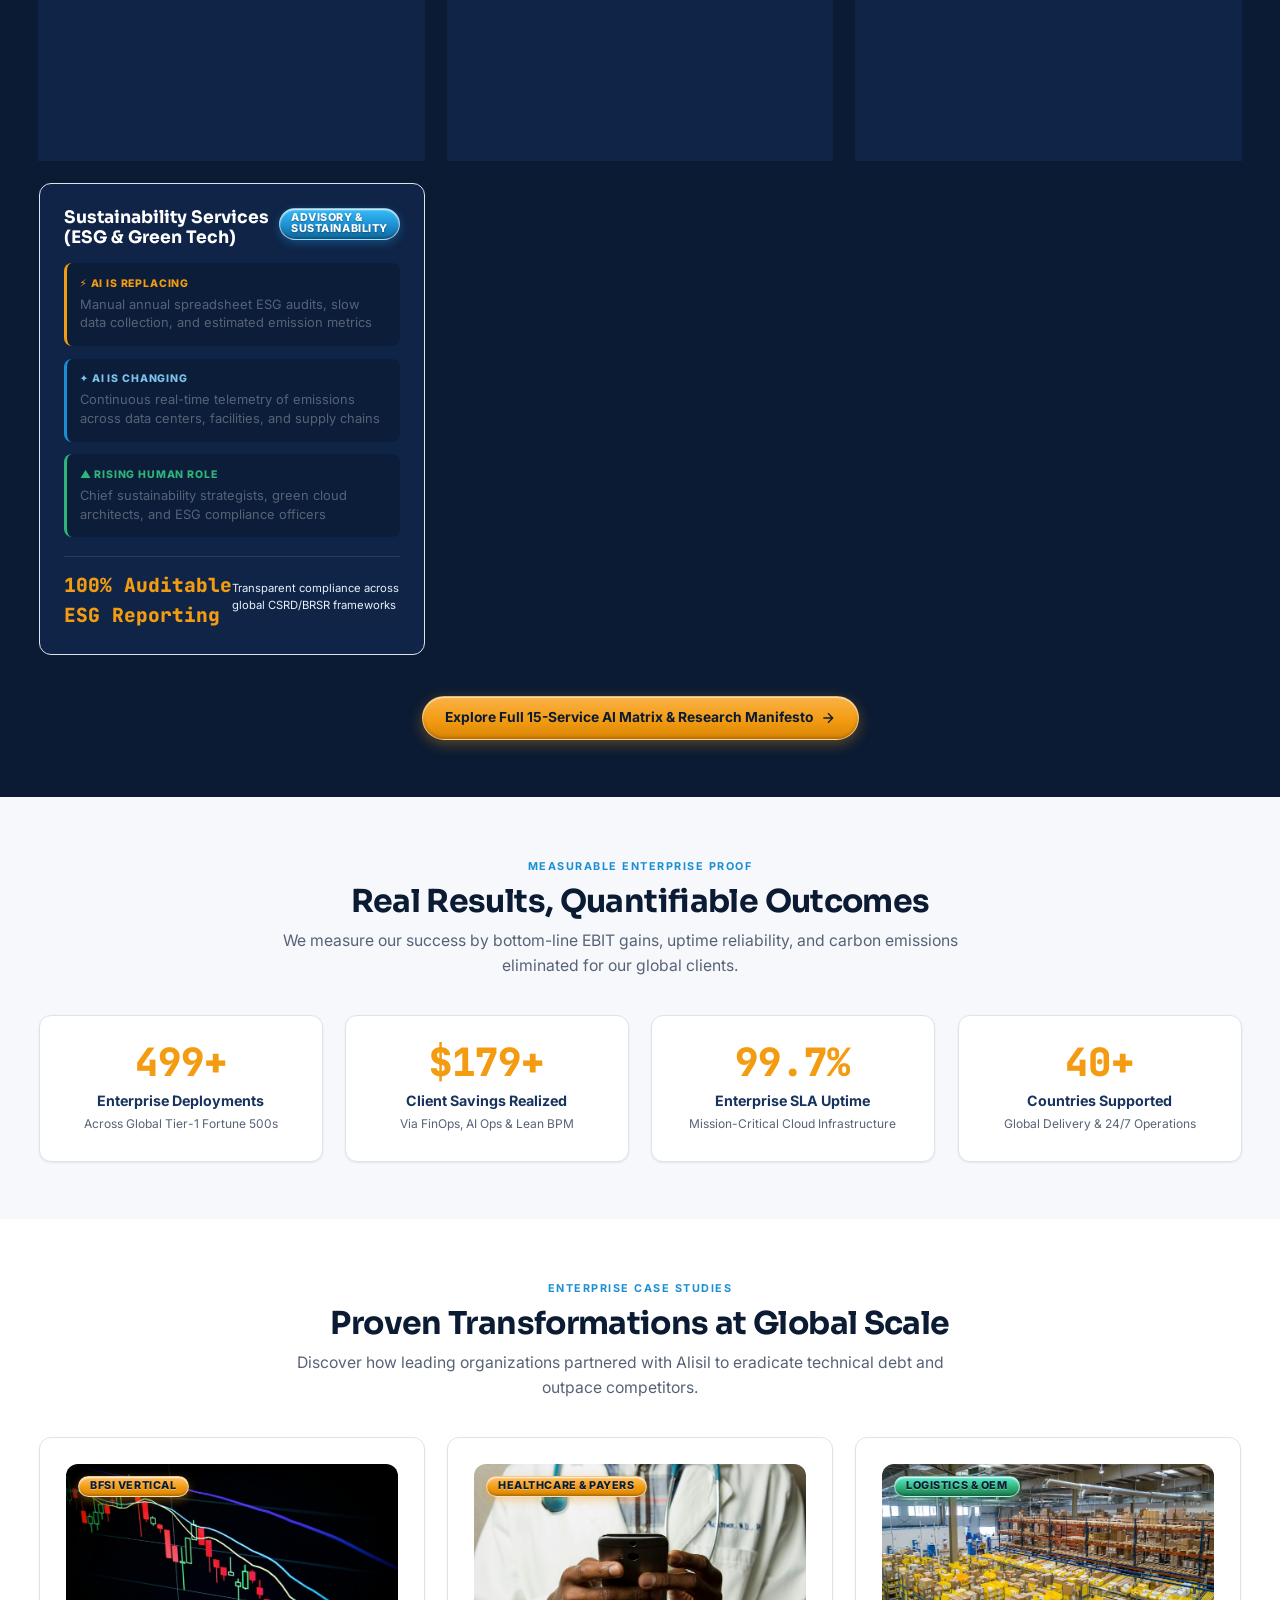
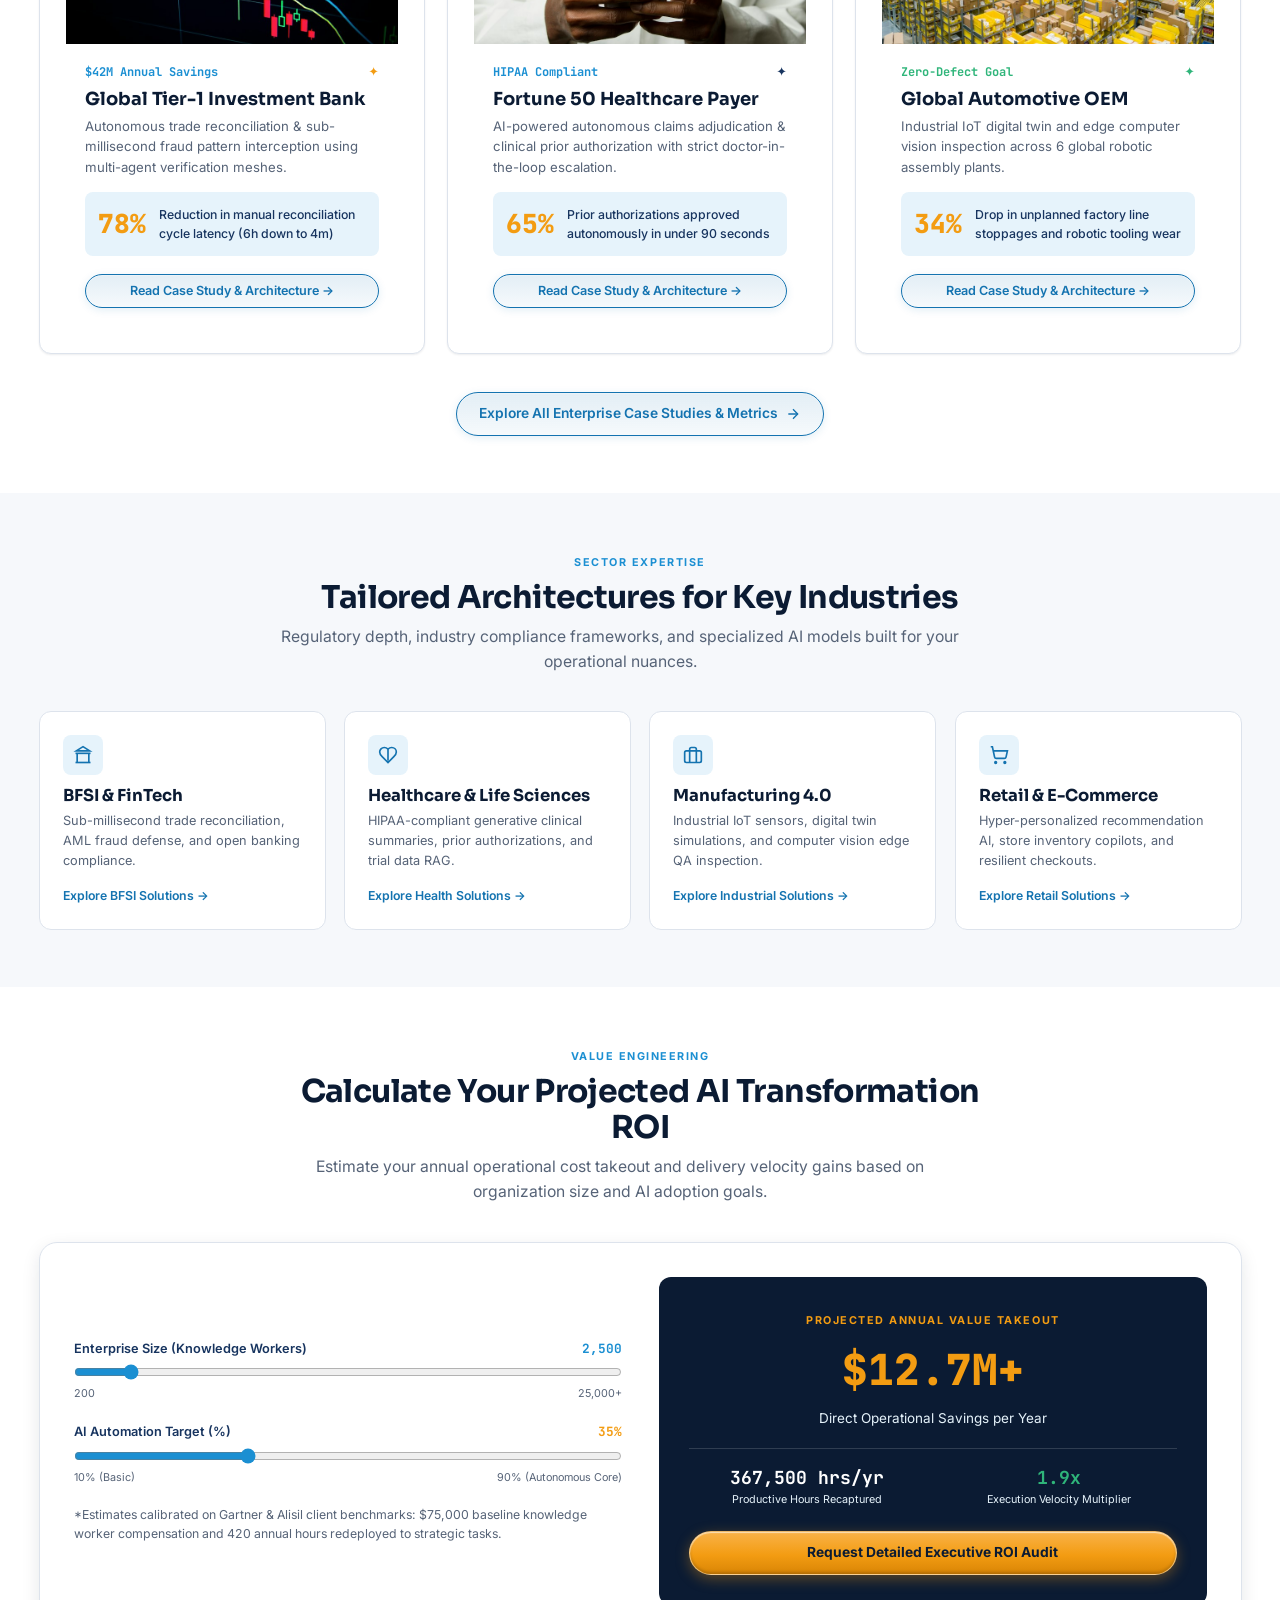
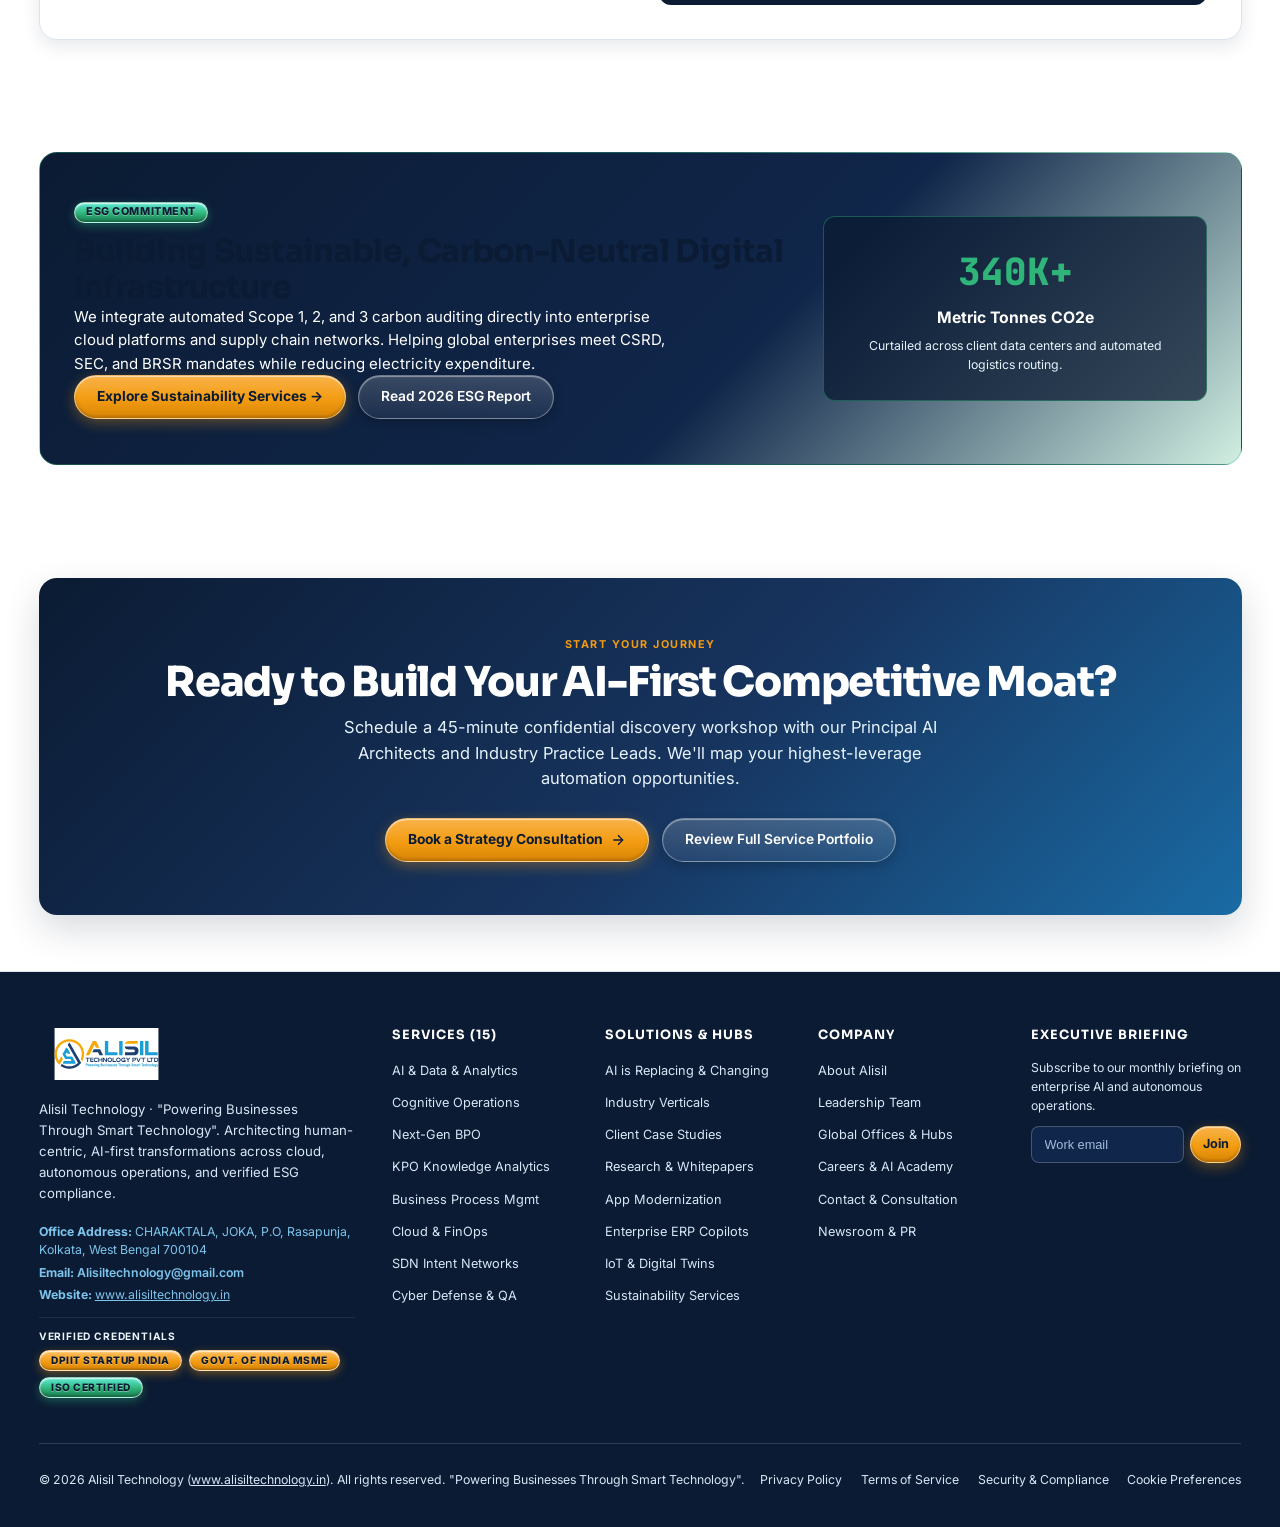
==== commit e347f9eb: "Please provide the code changes or diff so I can generate the commit message." ====
--- a/index.html
+++ b/index.html
@@ -5,11 +5,11 @@
   <meta name="viewport" content="width=device-width, initial-scale=1.0">
   <title>Alisil Technology | Powering Businesses Through Smart Technology</title>
   <meta name="description" content="AI-first technology and business services partner. Powering enterprise transformations across AI & Data, Cloud, Autonomous Operations, Cybersecurity, and Engineering.">
-  <meta name="keywords" content="Alisil Technology, Alisiltechnology.in, Enterprise AI, Generative AI, Cloud Migration, BPO, KPO, Cybersecurity, IoT, Sustainability Services, Digital Transformation">
+  <meta name="keywords" content="Alisil Technology, www.alisiltechnology.in, Enterprise AI, Generative AI, Cloud Migration, BPO, KPO, Cybersecurity, IoT, Sustainability Services, Digital Transformation">
   <meta name="author" content="Alisil Technology">
   <meta name="robots" content="index, follow, max-image-preview:large, max-snippet:-1, max-video-preview:-1">
   <meta name="theme-color" content="#0B1B33">
-  <link rel="canonical" href="https://alisiltechnology.in/">
+  <link rel="canonical" href="https://www.alisiltechnology.in/">
 
   <!-- Open Graph / Facebook Meta Tags -->
   <meta property="og:type" content="website">
@@ -17,8 +17,8 @@
   <meta property="og:locale" content="en_US">
   <meta property="og:title" content="Alisil Technology | Powering Businesses Through Smart Technology">
   <meta property="og:description" content="AI-first technology and business services partner. Powering enterprise transformations across AI & Data, Cloud, Autonomous Operations, Cybersecurity, and Engineering.">
-  <meta property="og:url" content="https://alisiltechnology.in/">
-  <meta property="og:image" content="https://alisiltechnology.in/assets/logo-full.svg">
+  <meta property="og:url" content="https://www.alisiltechnology.in/">
+  <meta property="og:image" content="https://www.alisiltechnology.in/assets/logo-full.svg">
   <meta property="og:image:width" content="1200">
   <meta property="og:image:height" content="630">
   <meta property="og:image:alt" content="Alisil Technology - Powering Businesses Through Smart Technology">
@@ -28,7 +28,7 @@
   <meta name="twitter:site" content="@AlisilTech">
   <meta name="twitter:title" content="Alisil Technology | Powering Businesses Through Smart Technology">
   <meta name="twitter:description" content="AI-first technology and business services partner. Powering enterprise transformations across AI & Data, Cloud, Autonomous Operations, Cybersecurity, and Engineering.">
-  <meta name="twitter:image" content="https://alisiltechnology.in/assets/logo-full.svg">
+  <meta name="twitter:image" content="https://www.alisiltechnology.in/assets/logo-full.svg">
 
   <link rel="icon" type="image/svg+xml" href="assets/logo-symbol.svg">
   <link rel="stylesheet" href="css/styles.css?v=2.2">
@@ -39,11 +39,11 @@
     "@graph": [
       {
         "@type": "Organization",
-        "@id": "https://alisiltechnology.in/#organization",
+        "@id": "https://www.alisiltechnology.in/#organization",
         "name": "Alisil Technology",
-        "url": "https://alisiltechnology.in",
+        "url": "https://www.alisiltechnology.in",
         "email": "Alisiltechnology@gmail.com",
-        "logo": "https://alisiltechnology.in/assets/logo-full.svg",
+        "logo": "https://www.alisiltechnology.in/assets/logo-full.svg",
         "description": "Powering Businesses Through Smart Technology",
         "telephone": "+91 98741 99630",
         "address": {
@@ -55,15 +55,15 @@
           "addressCountry": "IN"
         },
         "sameAs": [
-          "https://alisiltechnology.in"
+          "https://www.alisiltechnology.in"
         ]
       },
       {
         "@type": "WebSite",
-        "@id": "https://alisiltechnology.in/#website",
-        "url": "https://alisiltechnology.in",
+        "@id": "https://www.alisiltechnology.in/#website",
+        "url": "https://www.alisiltechnology.in",
         "name": "Alisil Technology",
-        "publisher": { "@id": "https://alisiltechnology.in/#organization" }
+        "publisher": { "@id": "https://www.alisiltechnology.in/#organization" }
       }
     ]
   }
@@ -901,7 +901,7 @@
             <strong>Email:</strong> <a href="mailto:Alisiltechnology@gmail.com" style="color: var(--amber-400); font-weight: 600;">Alisiltechnology@gmail.com</a>
           </div>
           <div style="font-size: 0.82rem; color: var(--sky-300); margin-top: 0.2rem;">
-            <strong>Website:</strong> <a href="https://alisiltechnology.in" style="color: var(--sky-200); text-decoration: underline;">Alisiltechnology.in</a>
+            <strong>Website:</strong> <a href="https://www.alisiltechnology.in" style="color: var(--sky-200); text-decoration: underline;">www.alisiltechnology.in</a>
           </div>
           <div style="margin-top: 0.85rem; padding-top: 0.75rem; border-top: 1px solid rgba(255,255,255,0.08); font-size: 0.76rem; display: flex; flex-direction: column; gap: 0.35rem;">
             <div style="font-weight: 700; color: var(--amber-400); text-transform: uppercase; letter-spacing: 0.08em; font-size: 0.68rem;">Verified Credentials</div>
@@ -967,7 +967,7 @@
 
       <div class="footer-bottom">
         <div>
-          &copy; 2026 Alisil Technology (<a href="https://alisiltechnology.in" style="color: inherit; text-decoration: underline;">Alisiltechnology.in</a>). All rights reserved. "Powering Businesses Through Smart Technology".
+          &copy; 2026 Alisil Technology (<a href="https://www.alisiltechnology.in" style="color: inherit; text-decoration: underline;">www.alisiltechnology.in</a>). All rights reserved. "Powering Businesses Through Smart Technology".
         </div>
         <ul class="footer-legal-links">
           <li><a href="about.html#privacy">Privacy Policy</a></li>
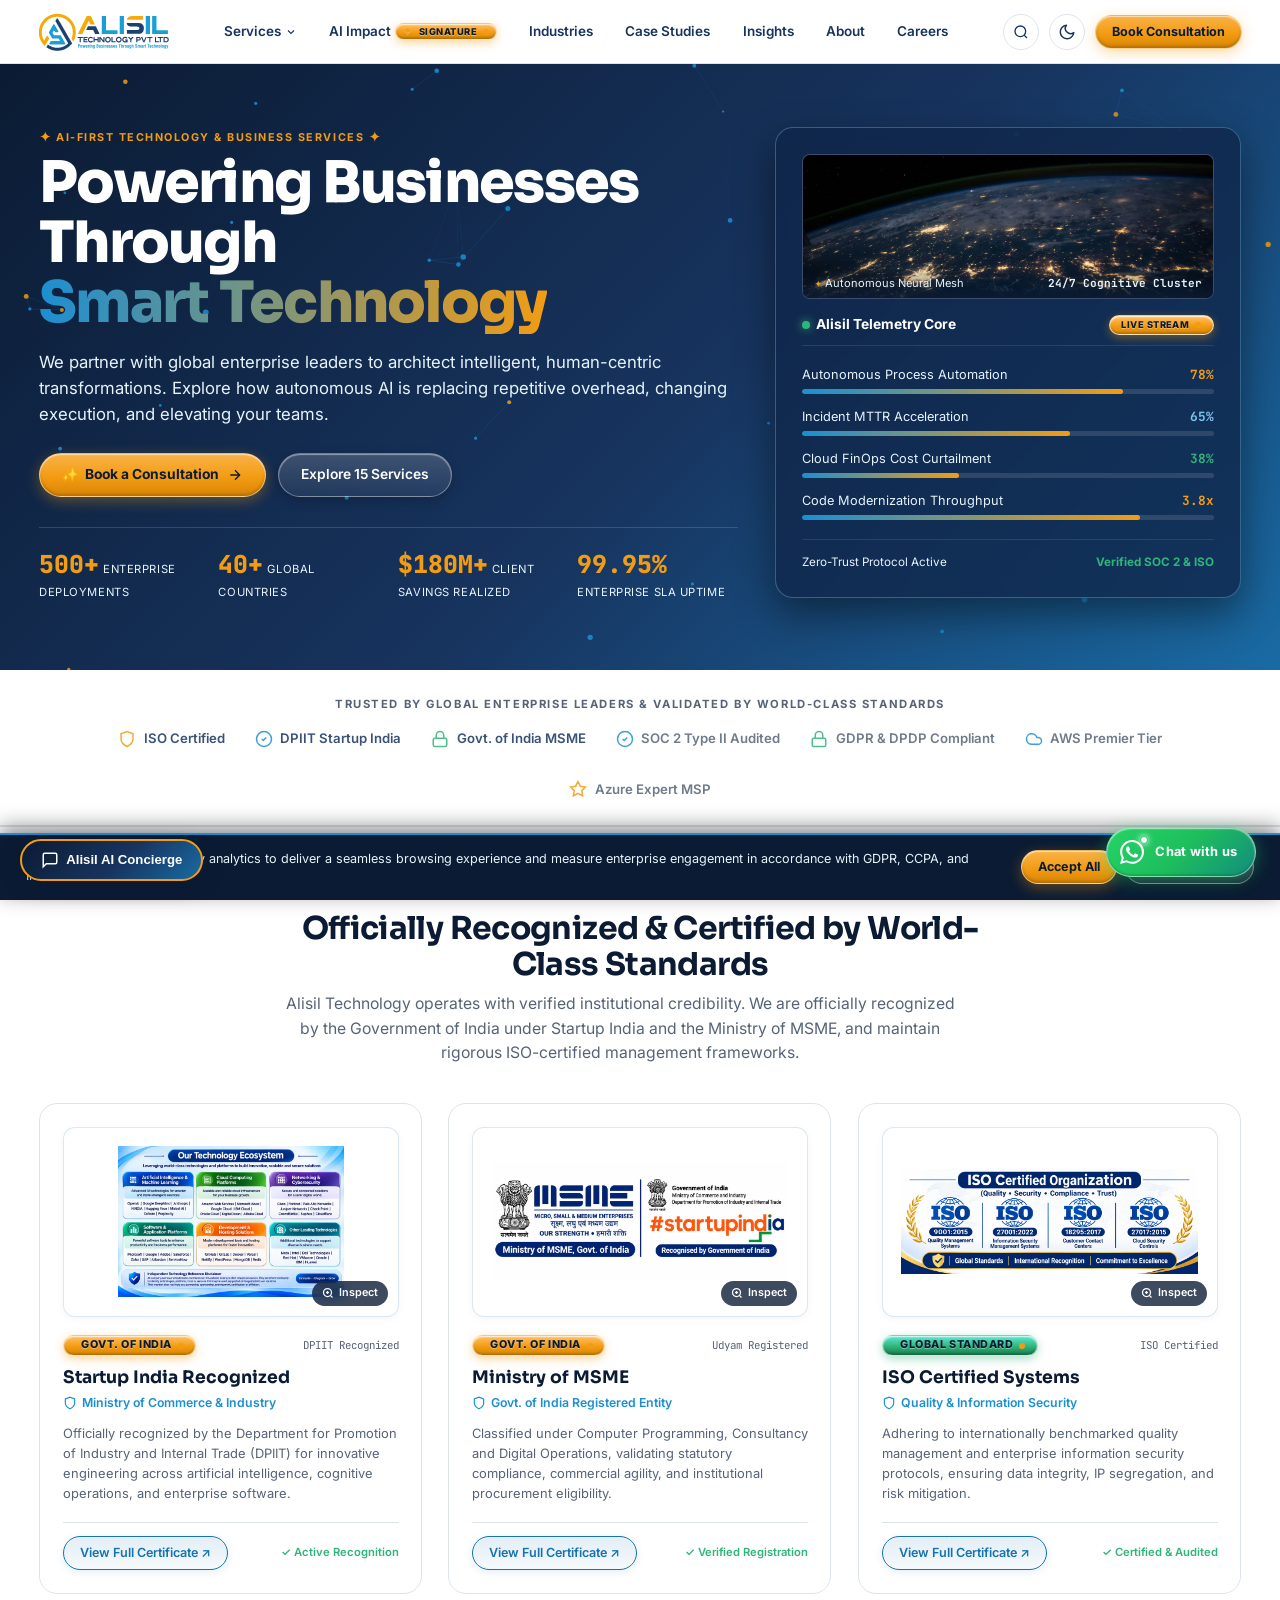
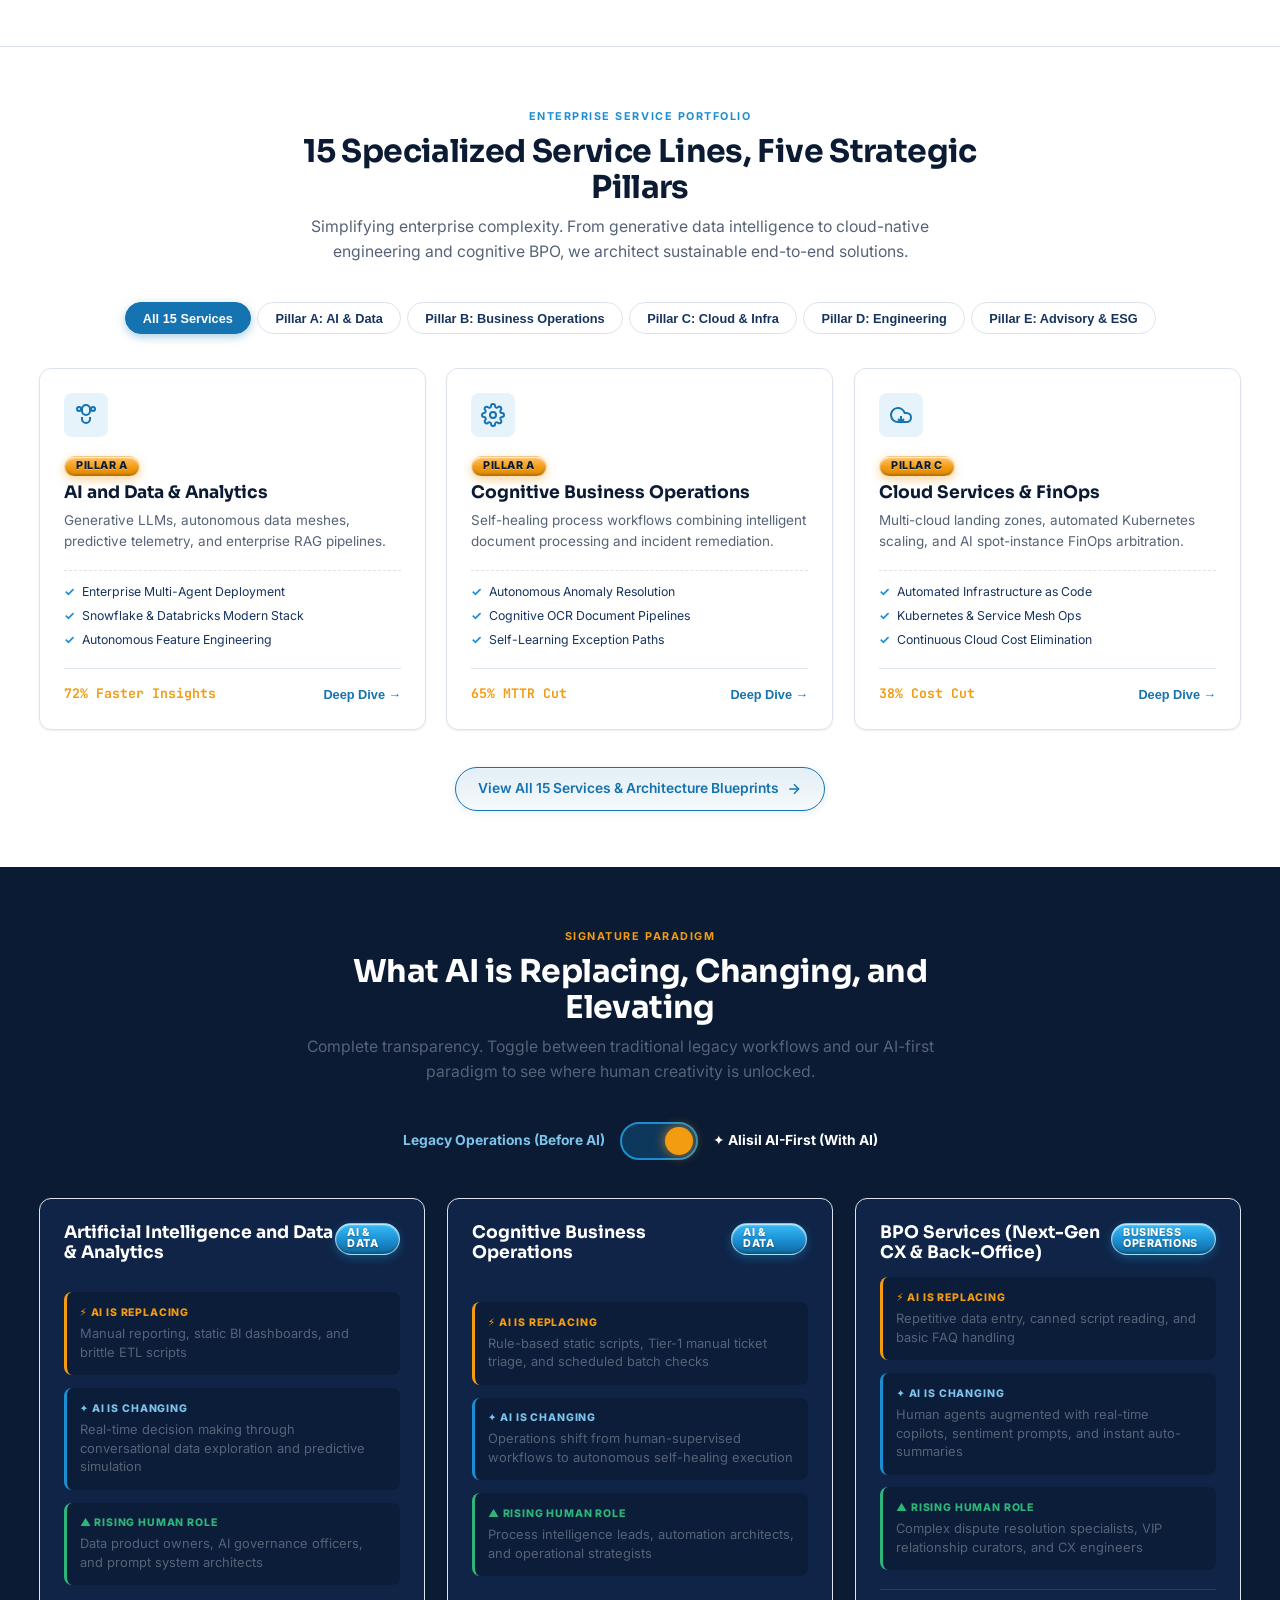
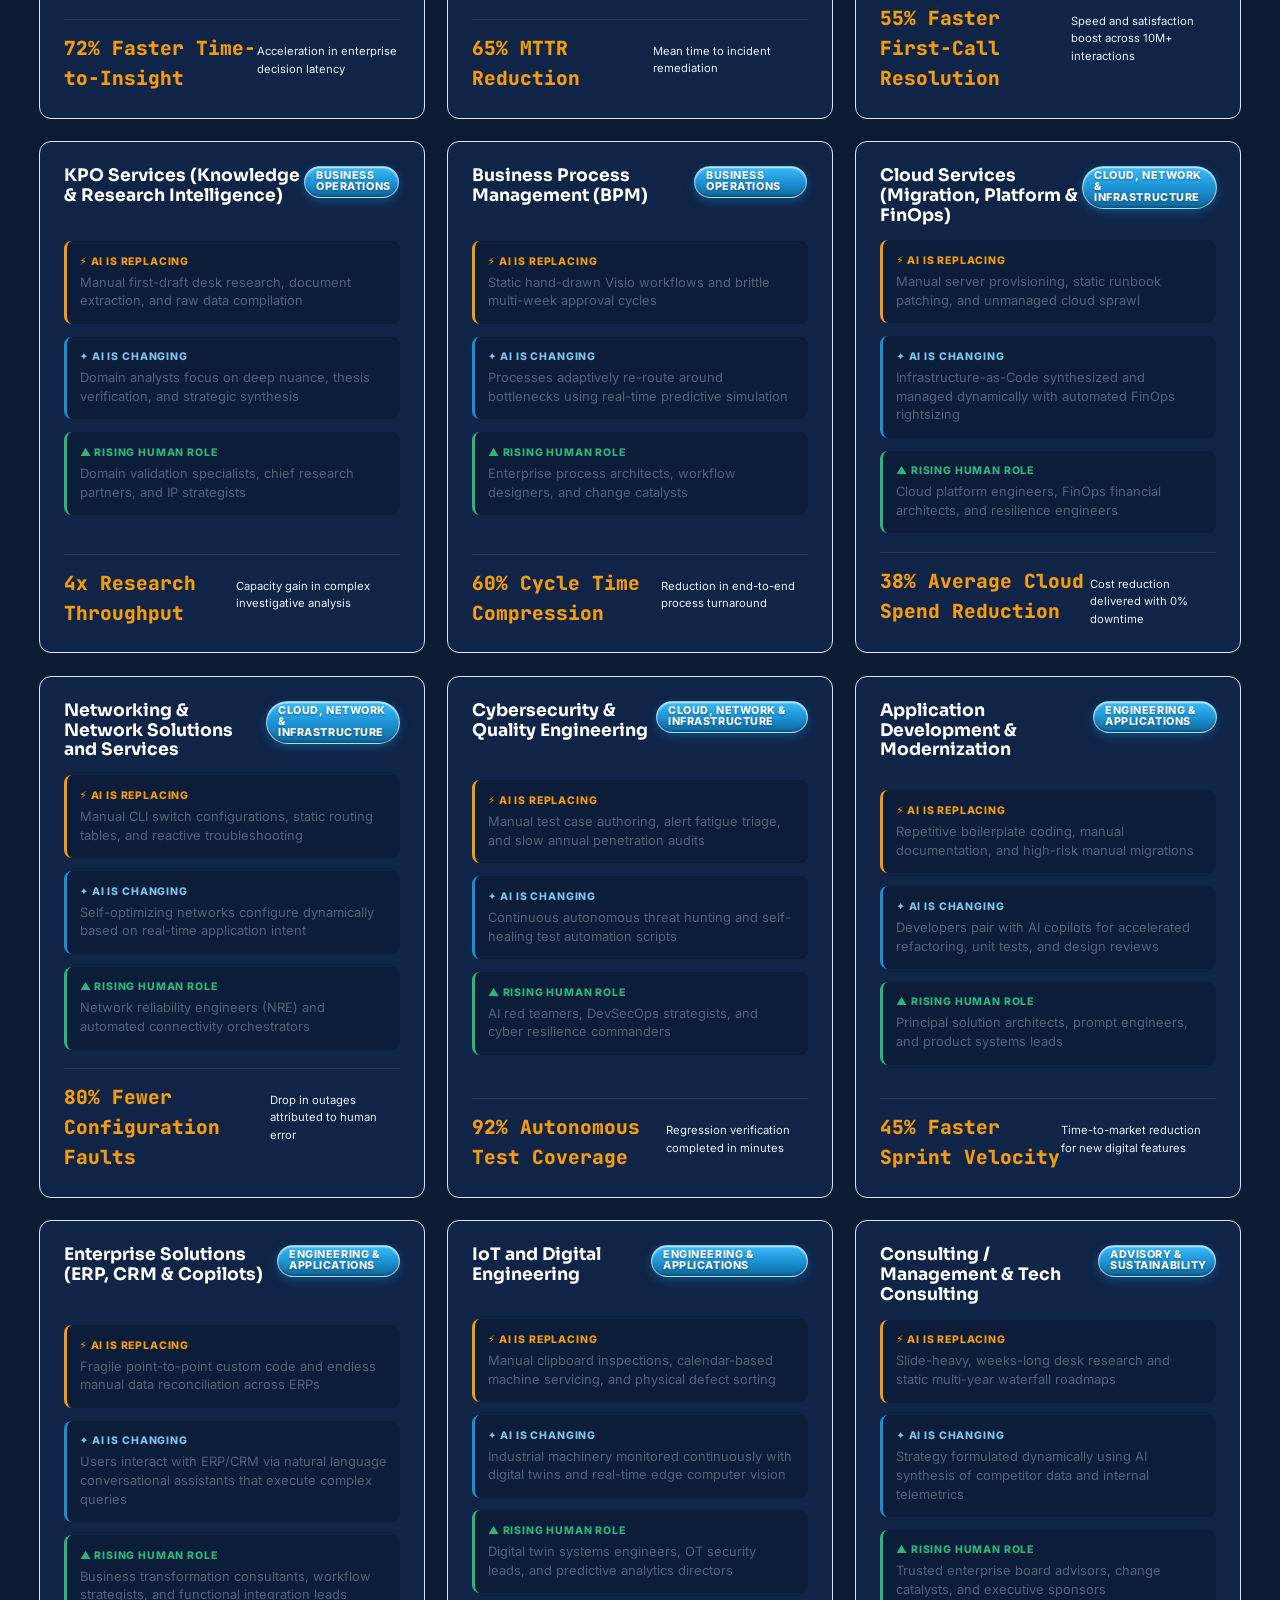
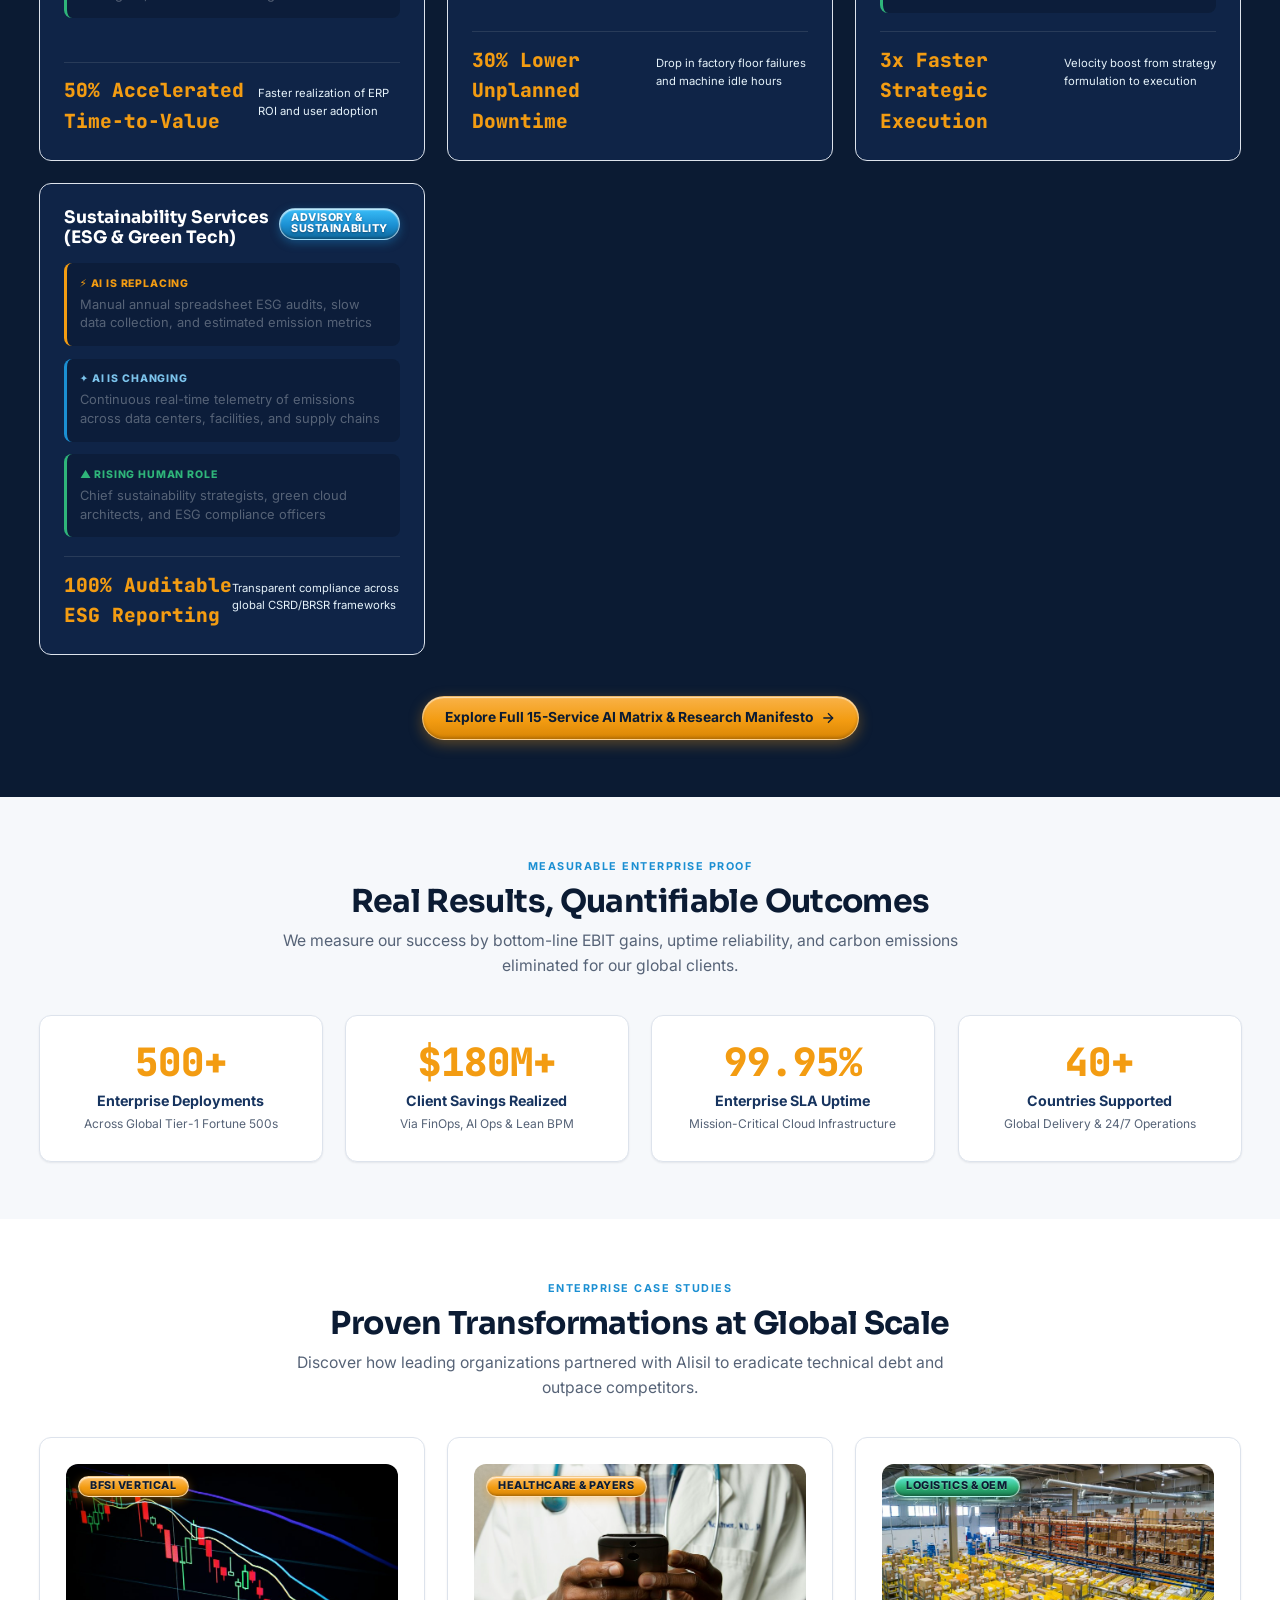
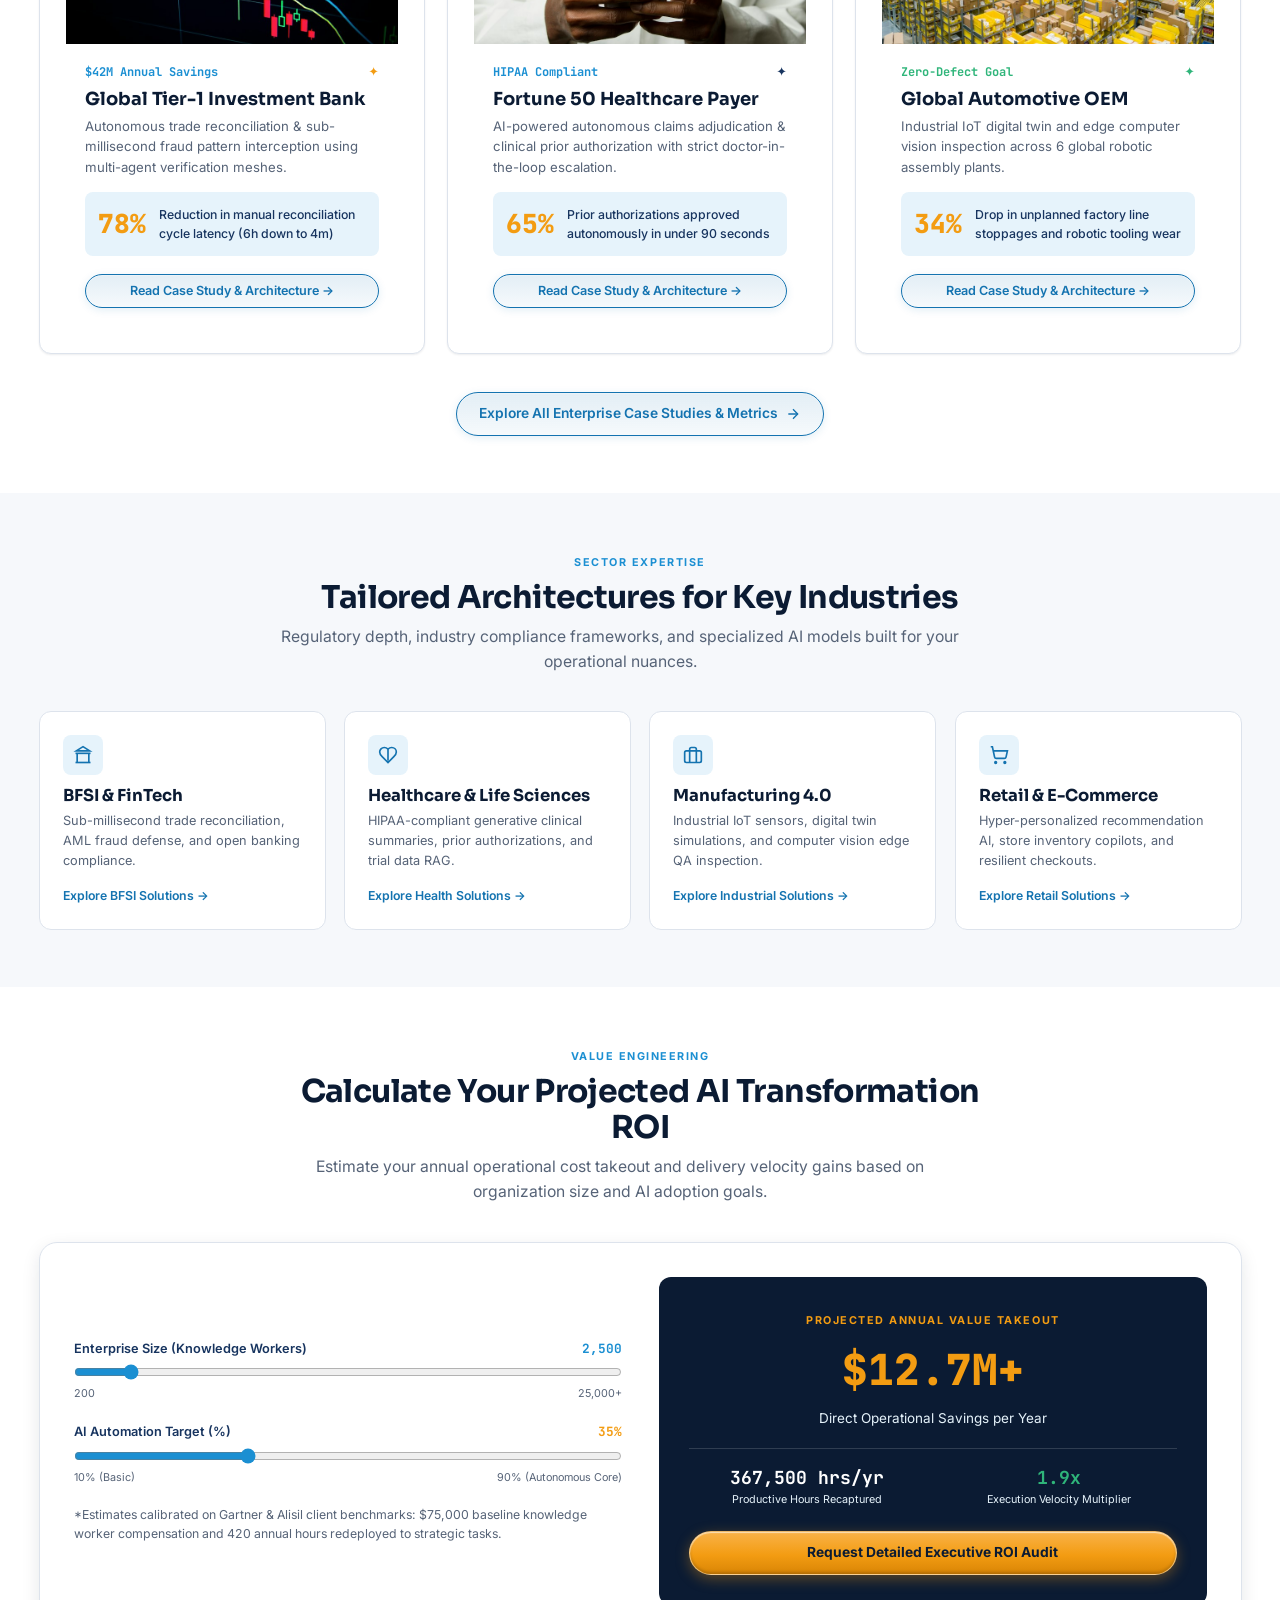
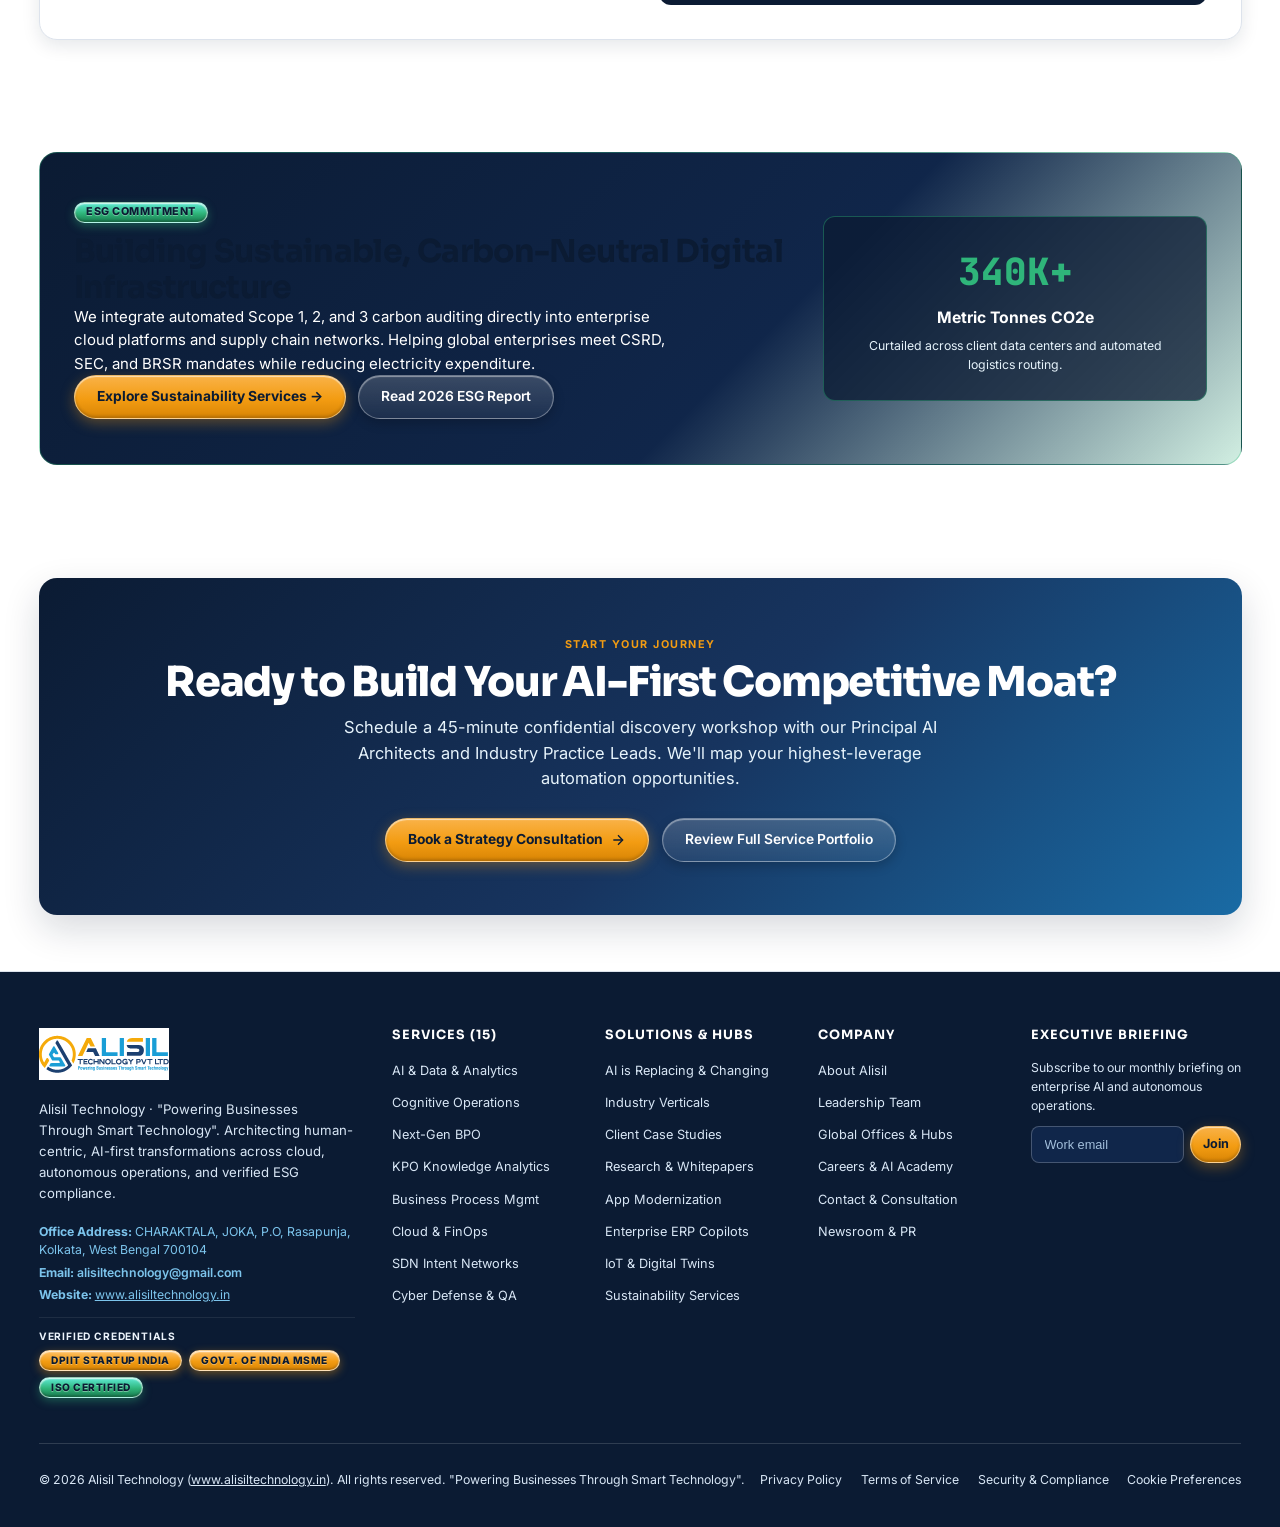
==== commit be96c756: "Alisiltechnology@gmail.com" ====
--- a/index.html
+++ b/index.html
@@ -1,11 +1,14 @@
 <!DOCTYPE html>
 <html lang="en" data-theme="light">
+
 <head>
   <meta charset="UTF-8">
   <meta name="viewport" content="width=device-width, initial-scale=1.0">
   <title>Alisil Technology | Powering Businesses Through Smart Technology</title>
-  <meta name="description" content="AI-first technology and business services partner. Powering enterprise transformations across AI & Data, Cloud, Autonomous Operations, Cybersecurity, and Engineering.">
-  <meta name="keywords" content="Alisil Technology, www.alisiltechnology.in, Enterprise AI, Generative AI, Cloud Migration, BPO, KPO, Cybersecurity, IoT, Sustainability Services, Digital Transformation">
+  <meta name="description"
+    content="AI-first technology and business services partner. Powering enterprise transformations across AI & Data, Cloud, Autonomous Operations, Cybersecurity, and Engineering.">
+  <meta name="keywords"
+    content="Alisil Technology, www.alisiltechnology.in, Enterprise AI, Generative AI, Cloud Migration, BPO, KPO, Cybersecurity, IoT, Sustainability Services, Digital Transformation">
   <meta name="author" content="Alisil Technology">
   <meta name="robots" content="index, follow, max-image-preview:large, max-snippet:-1, max-video-preview:-1">
   <meta name="theme-color" content="#0B1B33">
@@ -16,7 +19,8 @@
   <meta property="og:site_name" content="Alisil Technology">
   <meta property="og:locale" content="en_US">
   <meta property="og:title" content="Alisil Technology | Powering Businesses Through Smart Technology">
-  <meta property="og:description" content="AI-first technology and business services partner. Powering enterprise transformations across AI & Data, Cloud, Autonomous Operations, Cybersecurity, and Engineering.">
+  <meta property="og:description"
+    content="AI-first technology and business services partner. Powering enterprise transformations across AI & Data, Cloud, Autonomous Operations, Cybersecurity, and Engineering.">
   <meta property="og:url" content="https://www.alisiltechnology.in/">
   <meta property="og:image" content="https://www.alisiltechnology.in/assets/logo-full.svg">
   <meta property="og:image:width" content="1200">
@@ -27,7 +31,8 @@
   <meta name="twitter:card" content="summary_large_image">
   <meta name="twitter:site" content="@AlisilTech">
   <meta name="twitter:title" content="Alisil Technology | Powering Businesses Through Smart Technology">
-  <meta name="twitter:description" content="AI-first technology and business services partner. Powering enterprise transformations across AI & Data, Cloud, Autonomous Operations, Cybersecurity, and Engineering.">
+  <meta name="twitter:description"
+    content="AI-first technology and business services partner. Powering enterprise transformations across AI & Data, Cloud, Autonomous Operations, Cybersecurity, and Engineering.">
   <meta name="twitter:image" content="https://www.alisiltechnology.in/assets/logo-full.svg">
 
   <link rel="icon" type="image/svg+xml" href="assets/logo-symbol.svg">
@@ -42,7 +47,7 @@
         "@id": "https://www.alisiltechnology.in/#organization",
         "name": "Alisil Technology",
         "url": "https://www.alisiltechnology.in",
-        "email": "Alisiltechnology@gmail.com",
+        "email": "alisiltechnology@gmail.com",
         "logo": "https://www.alisiltechnology.in/assets/logo-full.svg",
         "description": "Powering Businesses Through Smart Technology",
         "telephone": "+91 98741 99630",
@@ -69,6 +74,7 @@
   }
   </script>
 </head>
+
 <body>
   <!-- Accessibility Skip Link -->
   <a href="#main-content" class="skip-to-content">Skip to main content</a>
@@ -85,7 +91,9 @@
         <div class="nav-item has-mega-menu">
           <a href="services.html" class="nav-link" aria-haspopup="true" aria-expanded="false">
             Services
-            <svg width="12" height="12" viewBox="0 0 24 24" fill="none" stroke="currentColor" stroke-width="2.2"><path d="m6 9 6 6 6-6"/></svg>
+            <svg width="12" height="12" viewBox="0 0 24 24" fill="none" stroke="currentColor" stroke-width="2.2">
+              <path d="m6 9 6 6 6-6" />
+            </svg>
           </a>
           <!-- 5 Pillars Mega Menu -->
           <div class="mega-menu" role="region" aria-label="Services Portfolio Mega Menu">
@@ -133,7 +141,8 @@
         <div class="nav-item">
           <a href="ai-impact.html" class="nav-link">
             AI Impact
-            <span class="badge badge-amber spark-badge" style="font-size:0.62rem; padding: 2px 7px;"><span class="spark-star" style="font-size: 0.75rem;">✦</span> Signature</span>
+            <span class="badge badge-amber spark-badge" style="font-size:0.62rem; padding: 2px 7px;"><span
+                class="spark-star" style="font-size: 0.75rem;">✦</span> Signature</span>
           </a>
         </div>
         <div class="nav-item"><a href="industries.html" class="nav-link">Industries</a></div>
@@ -146,17 +155,26 @@
       <!-- Navigation Actions -->
       <div class="nav-actions">
         <button type="button" class="search-trigger-btn" aria-label="Open search dialog (Ctrl+K)">
-          <svg width="16" height="16" viewBox="0 0 24 24" fill="none" stroke="currentColor" stroke-width="2"><circle cx="11" cy="11" r="8"/><path d="m21 21-4.3-4.3"/></svg>
+          <svg width="16" height="16" viewBox="0 0 24 24" fill="none" stroke="currentColor" stroke-width="2">
+            <circle cx="11" cy="11" r="8" />
+            <path d="m21 21-4.3-4.3" />
+          </svg>
         </button>
 
         <button type="button" class="theme-toggle-btn" aria-label="Toggle theme">
-          <svg width="16" height="16" viewBox="0 0 24 24" fill="none" stroke="currentColor" stroke-width="2"><path d="M21 12.79A9 9 0 1 1 11.21 3 7 7 0 0 0 21 12.79z"/></svg>
+          <svg width="16" height="16" viewBox="0 0 24 24" fill="none" stroke="currentColor" stroke-width="2">
+            <path d="M21 12.79A9 9 0 1 1 11.21 3 7 7 0 0 0 21 12.79z" />
+          </svg>
         </button>
 
         <a href="contact.html" class="btn btn-primary btn-sm">Book Consultation</a>
 
         <button type="button" class="mobile-nav-toggle" aria-label="Open mobile menu" aria-expanded="false">
-          <svg width="22" height="22" viewBox="0 0 24 24" fill="none" stroke="currentColor" stroke-width="2"><line x1="3" y1="12" x2="21" y2="12"/><line x1="3" y1="6" x2="21" y2="6"/><line x1="3" y1="18" x2="21" y2="18"/></svg>
+          <svg width="22" height="22" viewBox="0 0 24 24" fill="none" stroke="currentColor" stroke-width="2">
+            <line x1="3" y1="12" x2="21" y2="12" />
+            <line x1="3" y1="6" x2="21" y2="6" />
+            <line x1="3" y1="18" x2="21" y2="18" />
+          </svg>
         </button>
       </div>
     </div>
@@ -165,7 +183,7 @@
   <!-- Mobile Navigation Drawer -->
   <div class="mobile-drawer" role="dialog" aria-modal="true" aria-hidden="true" aria-label="Mobile Navigation">
     <div class="drawer-header">
-      <img src="assets/logo-full.svg" alt="Alisil Technology" class="brand-logo-img" width="196" height="41">
+      <img src="assets/logo-full.svg" alt="Alisil Technology" class="brand-logo-img" width="232" height="48">
       <button type="button" class="drawer-close" aria-label="Close menu">&times;</button>
     </div>
     <ul class="mobile-links">
@@ -203,20 +221,26 @@
       <div class="container hero-content">
         <div class="hero-text reveal-on-scroll">
           <div>
-            <span class="spark-star" style="margin-right: 0.3rem;">✦</span><span class="text-eyebrow" style="color: var(--amber-500);">AI-First Technology & Business Services</span><span class="spark-star spark-star-delay" style="margin-left: 0.3rem;">✦</span>
+            <span class="spark-star" style="margin-right: 0.3rem;">✦</span><span class="text-eyebrow"
+              style="color: var(--amber-500);">AI-First Technology & Business Services</span><span
+              class="spark-star spark-star-delay" style="margin-left: 0.3rem;">✦</span>
           </div>
           <h1 class="text-display">
             Powering Businesses Through <span class="grad-text">Smart Technology</span>
           </h1>
           <p class="text-body-lg">
-            We partner with global enterprise leaders to architect intelligent, human-centric transformations. Explore how autonomous AI is replacing repetitive overhead, changing execution, and elevating your teams.
+            We partner with global enterprise leaders to architect intelligent, human-centric transformations. Explore
+            how autonomous AI is replacing repetitive overhead, changing execution, and elevating your teams.
           </p>
 
           <div class="hero-cta-group">
             <a href="contact.html" class="btn btn-primary">
               <span class="spark-star" style="color: var(--navy-900); font-size: 0.95em;">✨</span>
               Book a Consultation
-              <svg width="16" height="16" viewBox="0 0 24 24" fill="none" stroke="currentColor" stroke-width="2"><path d="M5 12h14"/><path d="m12 5 7 7-7 7"/></svg>
+              <svg width="16" height="16" viewBox="0 0 24 24" fill="none" stroke="currentColor" stroke-width="2">
+                <path d="M5 12h14" />
+                <path d="m12 5 7 7-7 7" />
+              </svg>
             </a>
             <a href="services.html" class="btn btn-ghost-dark">
               Explore 15 Services
@@ -247,11 +271,16 @@
         <!-- Hero Right Holographic Telemetry Box -->
         <div class="hero-interactive-card reveal-on-scroll">
           <!-- LCP Candidate Image with fetchpriority=high and SEO attributes -->
-          <div style="position: relative; border-radius: var(--radius-sm); overflow: hidden; margin-bottom: 1rem; border: 1px solid rgba(255,255,255,0.18); height: 145px; background: var(--navy-800);">
-            <img src="assets/images/hero-ai-infrastructure.jpg" alt="Alisil sovereign AI architecture and neural cloud telemetry network" fetchpriority="high" width="460" height="145" style="width: 100%; height: 100%; object-fit: cover; display: block;">
-            <div style="position: absolute; bottom: 0; left: 0; right: 0; background: linear-gradient(0deg, rgba(11,27,51,0.92) 0%, rgba(11,27,51,0.2) 70%, transparent 100%); padding: 0.4rem 0.75rem; font-size: 0.74rem; color: var(--sky-100); display: flex; justify-content: space-between; align-items: center;">
+          <div
+            style="position: relative; border-radius: var(--radius-sm); overflow: hidden; margin-bottom: 1rem; border: 1px solid rgba(255,255,255,0.18); height: 145px; background: var(--navy-800);">
+            <img src="assets/images/hero-ai-infrastructure.jpg"
+              alt="Alisil sovereign AI architecture and neural cloud telemetry network" fetchpriority="high" width="460"
+              height="145" style="width: 100%; height: 100%; object-fit: cover; display: block;">
+            <div
+              style="position: absolute; bottom: 0; left: 0; right: 0; background: linear-gradient(0deg, rgba(11,27,51,0.92) 0%, rgba(11,27,51,0.2) 70%, transparent 100%); padding: 0.4rem 0.75rem; font-size: 0.74rem; color: var(--sky-100); display: flex; justify-content: space-between; align-items: center;">
               <span><span class="spark-star" style="font-size: 0.8em;">✦</span> Autonomous Neural Mesh</span>
-              <span style="color: var(--amber-400); font-family: var(--font-mono); font-weight: 700;">24/7 Cognitive Cluster</span>
+              <span style="color: var(--amber-400); font-family: var(--font-mono); font-weight: 700;">24/7 Cognitive
+                Cluster</span>
             </div>
           </div>
 
@@ -269,32 +298,41 @@
                 <span style="color: var(--sky-100);">Autonomous Process Automation</span>
                 <strong style="color: var(--amber-500); font-family: var(--font-mono);">78%</strong>
               </div>
-              <div class="hologram-bar"><div class="hologram-fill" style="width: 78%;"></div></div>
+              <div class="hologram-bar">
+                <div class="hologram-fill" style="width: 78%;"></div>
+              </div>
             </div>
             <div>
               <div class="hologram-row">
                 <span style="color: var(--sky-100);">Incident MTTR Acceleration</span>
                 <strong style="color: var(--sky-300); font-family: var(--font-mono);">65%</strong>
               </div>
-              <div class="hologram-bar"><div class="hologram-fill" style="width: 65%;"></div></div>
+              <div class="hologram-bar">
+                <div class="hologram-fill" style="width: 65%;"></div>
+              </div>
             </div>
             <div>
               <div class="hologram-row">
                 <span style="color: var(--sky-100);">Cloud FinOps Cost Curtailment</span>
                 <strong style="color: var(--green-500); font-family: var(--font-mono);">38%</strong>
               </div>
-              <div class="hologram-bar"><div class="hologram-fill" style="width: 38%;"></div></div>
+              <div class="hologram-bar">
+                <div class="hologram-fill" style="width: 38%;"></div>
+              </div>
             </div>
             <div>
               <div class="hologram-row">
                 <span style="color: var(--sky-100);">Code Modernization Throughput</span>
                 <strong style="color: var(--amber-500); font-family: var(--font-mono);">3.8x</strong>
               </div>
-              <div class="hologram-bar"><div class="hologram-fill" style="width: 82%;"></div></div>
-            </div>
-          </div>
-
-          <div style="margin-top: 1.25rem; padding-top: 0.85rem; border-top: 1px solid rgba(255,255,255,0.1); display: flex; justify-content: space-between; align-items: center; font-size: 0.78rem; color: var(--sky-100);">
+              <div class="hologram-bar">
+                <div class="hologram-fill" style="width: 82%;"></div>
+              </div>
+            </div>
+          </div>
+
+          <div
+            style="margin-top: 1.25rem; padding-top: 0.85rem; border-top: 1px solid rgba(255,255,255,0.1); display: flex; justify-content: space-between; align-items: center; font-size: 0.78rem; color: var(--sky-100);">
             <span>Zero-Trust Protocol Active</span>
             <span style="color: var(--green-500); font-weight: 700;">Verified SOC 2 & ISO</span>
           </div>
@@ -308,31 +346,50 @@
         <span class="trust-label">Trusted by Global Enterprise Leaders & Validated by World-Class Standards</span>
         <div class="trust-badges">
           <a href="#accreditations" class="trust-badge-item" style="color: inherit; text-decoration: none;">
-            <svg width="18" height="18" viewBox="0 0 24 24" fill="none" stroke="#F39C12" stroke-width="2"><path d="M12 22s8-4 8-10V5l-8-3-8 3v7c0 6 8 10 8 10z"/></svg>
+            <svg width="18" height="18" viewBox="0 0 24 24" fill="none" stroke="#F39C12" stroke-width="2">
+              <path d="M12 22s8-4 8-10V5l-8-3-8 3v7c0 6 8 10 8 10z" />
+            </svg>
             <span>ISO Certified</span>
           </a>
           <a href="#accreditations" class="trust-badge-item" style="color: inherit; text-decoration: none;">
-            <svg width="18" height="18" viewBox="0 0 24 24" fill="none" stroke="#1B8FD2" stroke-width="2"><path d="m9 12 2 2 4-4"/><circle cx="12" cy="12" r="10"/></svg>
+            <svg width="18" height="18" viewBox="0 0 24 24" fill="none" stroke="#1B8FD2" stroke-width="2">
+              <path d="m9 12 2 2 4-4" />
+              <circle cx="12" cy="12" r="10" />
+            </svg>
             <span>DPIIT Startup India</span>
           </a>
           <a href="#accreditations" class="trust-badge-item" style="color: inherit; text-decoration: none;">
-            <svg width="18" height="18" viewBox="0 0 24 24" fill="none" stroke="#2FB57A" stroke-width="2"><rect x="3" y="11" width="18" height="11" rx="2" ry="2"/><path d="M7 11V7a5 5 0 0 1 10 0v4"/></svg>
+            <svg width="18" height="18" viewBox="0 0 24 24" fill="none" stroke="#2FB57A" stroke-width="2">
+              <rect x="3" y="11" width="18" height="11" rx="2" ry="2" />
+              <path d="M7 11V7a5 5 0 0 1 10 0v4" />
+            </svg>
             <span>Govt. of India MSME</span>
           </a>
           <div class="trust-badge-item">
-            <svg width="18" height="18" viewBox="0 0 24 24" fill="none" stroke="#1B8FD2" stroke-width="2"><circle cx="12" cy="12" r="10"/><path d="m9 12 2 2 4-4"/></svg>
+            <svg width="18" height="18" viewBox="0 0 24 24" fill="none" stroke="#1B8FD2" stroke-width="2">
+              <circle cx="12" cy="12" r="10" />
+              <path d="m9 12 2 2 4-4" />
+            </svg>
             <span>SOC 2 Type II Audited</span>
           </div>
           <div class="trust-badge-item">
-            <svg width="18" height="18" viewBox="0 0 24 24" fill="none" stroke="#2FB57A" stroke-width="2"><rect x="3" y="11" width="18" height="11" rx="2" ry="2"/><path d="M7 11V7a5 5 0 0 1 10 0v4"/></svg>
+            <svg width="18" height="18" viewBox="0 0 24 24" fill="none" stroke="#2FB57A" stroke-width="2">
+              <rect x="3" y="11" width="18" height="11" rx="2" ry="2" />
+              <path d="M7 11V7a5 5 0 0 1 10 0v4" />
+            </svg>
             <span>GDPR & DPDP Compliant</span>
           </div>
           <div class="trust-badge-item">
-            <svg width="18" height="18" viewBox="0 0 24 24" fill="none" stroke="#1B8FD2" stroke-width="2"><path d="M17.5 19H9a7 7 0 1 1 6.71-9h1.79a4.5 4.5 0 1 1 0 9Z"/></svg>
+            <svg width="18" height="18" viewBox="0 0 24 24" fill="none" stroke="#1B8FD2" stroke-width="2">
+              <path d="M17.5 19H9a7 7 0 1 1 6.71-9h1.79a4.5 4.5 0 1 1 0 9Z" />
+            </svg>
             <span>AWS Premier Tier</span>
           </div>
           <div class="trust-badge-item">
-            <svg width="18" height="18" viewBox="0 0 24 24" fill="none" stroke="#F39C12" stroke-width="2"><polygon points="12 2 15.09 8.26 22 9.27 17 14.14 18.18 21.02 12 17.77 5.82 21.02 7 14.14 2 9.27 8.91 8.26 12 2"/></svg>
+            <svg width="18" height="18" viewBox="0 0 24 24" fill="none" stroke="#F39C12" stroke-width="2">
+              <polygon
+                points="12 2 15.09 8.26 22 9.27 17 14.14 18.18 21.02 12 17.77 5.82 21.02 7 14.14 2 9.27 8.91 8.26 12 2" />
+            </svg>
             <span>Azure Expert MSP</span>
           </div>
         </div>
@@ -344,37 +401,59 @@
       <div class="container">
         <div class="section-header reveal-on-scroll">
           <span class="text-eyebrow">Institutional Standing & Enterprise Trust</span>
-          <h2 id="accreditations-heading" class="text-h2">Officially Recognized & Certified by World-Class Standards</h2>
+          <h2 id="accreditations-heading" class="text-h2">Officially Recognized & Certified by World-Class Standards
+          </h2>
           <p>
-            Alisil Technology operates with verified institutional credibility. We are officially recognized by the Government of India under Startup India and the Ministry of MSME, and maintain rigorous ISO-certified management frameworks.
+            Alisil Technology operates with verified institutional credibility. We are officially recognized by the
+            Government of India under Startup India and the Ministry of MSME, and maintain rigorous ISO-certified
+            management frameworks.
           </p>
         </div>
 
         <div class="cert-grid">
           <!-- Card 1: Startup India -->
           <article class="cert-card reveal-on-scroll">
-            <div class="cert-media-wrap" data-cert-src="assets/images/certificates/startupindia.webp" data-cert-title="Startup India Certificate of Recognition" data-cert-authority="DPIIT, Ministry of Commerce and Industry, Government of India" data-cert-desc="Official Certificate of Recognition validating Alisil Technology as an authorized innovative enterprise under the Government of India's flagship Startup India program." tabindex="0" role="button" aria-label="View Startup India Certificate">
-              <img src="assets/images/certificates/startupindia.webp" alt="Startup India Certificate of Recognition - Alisil Technology" class="cert-img" width="400" height="267" loading="lazy">
+            <div class="cert-media-wrap" data-cert-src="assets/images/certificates/startupindia.webp"
+              data-cert-title="Startup India Certificate of Recognition"
+              data-cert-authority="DPIIT, Ministry of Commerce and Industry, Government of India"
+              data-cert-desc="Official Certificate of Recognition validating Alisil Technology as an authorized innovative enterprise under the Government of India's flagship Startup India program."
+              tabindex="0" role="button" aria-label="View Startup India Certificate">
+              <img src="assets/images/certificates/startupindia.webp"
+                alt="Startup India Certificate of Recognition - Alisil Technology" class="cert-img" width="400"
+                height="267" loading="lazy">
               <span class="cert-zoom-badge">
-                <svg width="12" height="12" viewBox="0 0 24 24" fill="none" stroke="currentColor" stroke-width="2.5"><circle cx="11" cy="11" r="8"/><path d="m21 21-4.3-4.3"/><path d="M11 8v6"/><path d="M8 11h6"/></svg>
+                <svg width="12" height="12" viewBox="0 0 24 24" fill="none" stroke="currentColor" stroke-width="2.5">
+                  <circle cx="11" cy="11" r="8" />
+                  <path d="m21 21-4.3-4.3" />
+                  <path d="M11 8v6" />
+                  <path d="M8 11h6" />
+                </svg>
                 Inspect
               </span>
             </div>
             <div class="cert-card-body">
               <div class="cert-badge-row">
                 <span class="badge badge-amber spark-badge"><span class="badge-spark"></span>Govt. of India</span>
-                <span style="font-size: 0.72rem; font-family: var(--font-mono); color: var(--text-muted);">DPIIT Recognized</span>
+                <span style="font-size: 0.72rem; font-family: var(--font-mono); color: var(--text-muted);">DPIIT
+                  Recognized</span>
               </div>
               <h3 class="cert-title">Startup India Recognized</h3>
               <div class="cert-authority">
-                <svg width="14" height="14" viewBox="0 0 24 24" fill="none" stroke="currentColor" stroke-width="2"><path d="M12 22s8-4 8-10V5l-8-3-8 3v7c0 6 8 10 8 10z"/></svg>
+                <svg width="14" height="14" viewBox="0 0 24 24" fill="none" stroke="currentColor" stroke-width="2">
+                  <path d="M12 22s8-4 8-10V5l-8-3-8 3v7c0 6 8 10 8 10z" />
+                </svg>
                 Ministry of Commerce & Industry
               </div>
               <p class="cert-desc">
-                Officially recognized by the Department for Promotion of Industry and Internal Trade (DPIIT) for innovative engineering across artificial intelligence, cognitive operations, and enterprise software.
+                Officially recognized by the Department for Promotion of Industry and Internal Trade (DPIIT) for
+                innovative engineering across artificial intelligence, cognitive operations, and enterprise software.
               </p>
               <div class="cert-card-actions">
-                <button type="button" class="btn btn-secondary btn-sm" data-cert-src="assets/images/certificates/startupindia.webp" data-cert-title="Startup India Certificate of Recognition" data-cert-authority="DPIIT, Ministry of Commerce and Industry, Government of India" data-cert-desc="Official Certificate of Recognition validating Alisil Technology as an authorized innovative enterprise under the Government of India's flagship Startup India program.">
+                <button type="button" class="btn btn-secondary btn-sm"
+                  data-cert-src="assets/images/certificates/startupindia.webp"
+                  data-cert-title="Startup India Certificate of Recognition"
+                  data-cert-authority="DPIIT, Ministry of Commerce and Industry, Government of India"
+                  data-cert-desc="Official Certificate of Recognition validating Alisil Technology as an authorized innovative enterprise under the Government of India's flagship Startup India program.">
                   View Full Certificate ↗
                 </button>
                 <span style="font-size: 0.75rem; color: var(--green-500); font-weight: 600;">✓ Active Recognition</span>
@@ -384,62 +463,100 @@
 
           <!-- Card 2: MSME Registered -->
           <article class="cert-card reveal-on-scroll">
-            <div class="cert-media-wrap" data-cert-src="assets/images/certificates/msme.webp" data-cert-title="Ministry of MSME Enterprise Registration" data-cert-authority="Ministry of Micro, Small & Medium Enterprises, Government of India" data-cert-desc="Official Udyam Registration confirming Alisil Technology under the Ministry of MSME, Government of India, for specialized IT and cognitive consultancy operations." tabindex="0" role="button" aria-label="View MSME Registration Certificate">
-              <img src="assets/images/certificates/msme.webp" alt="Ministry of MSME Registration - Alisil Technology" class="cert-img" width="400" height="160" loading="lazy">
+            <div class="cert-media-wrap" data-cert-src="assets/images/certificates/msme.webp"
+              data-cert-title="Ministry of MSME Enterprise Registration"
+              data-cert-authority="Ministry of Micro, Small & Medium Enterprises, Government of India"
+              data-cert-desc="Official Udyam Registration confirming Alisil Technology under the Ministry of MSME, Government of India, for specialized IT and cognitive consultancy operations."
+              tabindex="0" role="button" aria-label="View MSME Registration Certificate">
+              <img src="assets/images/certificates/msme.webp" alt="Ministry of MSME Registration - Alisil Technology"
+                class="cert-img" width="400" height="160" loading="lazy">
               <span class="cert-zoom-badge">
-                <svg width="12" height="12" viewBox="0 0 24 24" fill="none" stroke="currentColor" stroke-width="2.5"><circle cx="11" cy="11" r="8"/><path d="m21 21-4.3-4.3"/><path d="M11 8v6"/><path d="M8 11h6"/></svg>
+                <svg width="12" height="12" viewBox="0 0 24 24" fill="none" stroke="currentColor" stroke-width="2.5">
+                  <circle cx="11" cy="11" r="8" />
+                  <path d="m21 21-4.3-4.3" />
+                  <path d="M11 8v6" />
+                  <path d="M8 11h6" />
+                </svg>
                 Inspect
               </span>
             </div>
             <div class="cert-card-body">
               <div class="cert-badge-row">
                 <span class="badge badge-primary spark-badge"><span class="badge-spark"></span>Govt. of India</span>
-                <span style="font-size: 0.72rem; font-family: var(--font-mono); color: var(--text-muted);">Udyam Registered</span>
+                <span style="font-size: 0.72rem; font-family: var(--font-mono); color: var(--text-muted);">Udyam
+                  Registered</span>
               </div>
               <h3 class="cert-title">Ministry of MSME</h3>
               <div class="cert-authority">
-                <svg width="14" height="14" viewBox="0 0 24 24" fill="none" stroke="currentColor" stroke-width="2"><path d="M12 22s8-4 8-10V5l-8-3-8 3v7c0 6 8 10 8 10z"/></svg>
+                <svg width="14" height="14" viewBox="0 0 24 24" fill="none" stroke="currentColor" stroke-width="2">
+                  <path d="M12 22s8-4 8-10V5l-8-3-8 3v7c0 6 8 10 8 10z" />
+                </svg>
                 Govt. of India Registered Entity
               </div>
               <p class="cert-desc">
-                Classified under Computer Programming, Consultancy and Digital Operations, validating statutory compliance, commercial agility, and institutional procurement eligibility.
+                Classified under Computer Programming, Consultancy and Digital Operations, validating statutory
+                compliance, commercial agility, and institutional procurement eligibility.
               </p>
               <div class="cert-card-actions">
-                <button type="button" class="btn btn-secondary btn-sm" data-cert-src="assets/images/certificates/msme.webp" data-cert-title="Ministry of MSME Enterprise Registration" data-cert-authority="Ministry of Micro, Small & Medium Enterprises, Government of India" data-cert-desc="Official Udyam Registration confirming Alisil Technology under the Ministry of MSME, Government of India, for specialized IT and cognitive consultancy operations.">
+                <button type="button" class="btn btn-secondary btn-sm"
+                  data-cert-src="assets/images/certificates/msme.webp"
+                  data-cert-title="Ministry of MSME Enterprise Registration"
+                  data-cert-authority="Ministry of Micro, Small & Medium Enterprises, Government of India"
+                  data-cert-desc="Official Udyam Registration confirming Alisil Technology under the Ministry of MSME, Government of India, for specialized IT and cognitive consultancy operations.">
                   View Full Certificate ↗
                 </button>
-                <span style="font-size: 0.75rem; color: var(--green-500); font-weight: 600;">✓ Verified Registration</span>
+                <span style="font-size: 0.75rem; color: var(--green-500); font-weight: 600;">✓ Verified
+                  Registration</span>
               </div>
             </div>
           </article>
 
           <!-- Card 3: ISO Certified -->
           <article class="cert-card reveal-on-scroll">
-            <div class="cert-media-wrap" data-cert-src="assets/images/certificates/iso.webp" data-cert-title="ISO Certified Management & Security Systems" data-cert-authority="International Organization for Standardization (ISO)" data-cert-desc="ISO Certified standards governing Alisil Technology's Quality Management (ISO 9001) and Information Security Management (ISO 27001) frameworks." tabindex="0" role="button" aria-label="View ISO Certificate">
-              <img src="assets/images/certificates/iso.webp" alt="ISO Certification - Alisil Technology" class="cert-img" width="400" height="141" loading="lazy">
+            <div class="cert-media-wrap" data-cert-src="assets/images/certificates/iso.webp"
+              data-cert-title="ISO Certified Management & Security Systems"
+              data-cert-authority="International Organization for Standardization (ISO)"
+              data-cert-desc="ISO Certified standards governing Alisil Technology's Quality Management (ISO 9001) and Information Security Management (ISO 27001) frameworks."
+              tabindex="0" role="button" aria-label="View ISO Certificate">
+              <img src="assets/images/certificates/iso.webp" alt="ISO Certification - Alisil Technology"
+                class="cert-img" width="400" height="141" loading="lazy">
               <span class="cert-zoom-badge">
-                <svg width="12" height="12" viewBox="0 0 24 24" fill="none" stroke="currentColor" stroke-width="2.5"><circle cx="11" cy="11" r="8"/><path d="m21 21-4.3-4.3"/><path d="M11 8v6"/><path d="M8 11h6"/></svg>
+                <svg width="12" height="12" viewBox="0 0 24 24" fill="none" stroke="currentColor" stroke-width="2.5">
+                  <circle cx="11" cy="11" r="8" />
+                  <path d="m21 21-4.3-4.3" />
+                  <path d="M11 8v6" />
+                  <path d="M8 11h6" />
+                </svg>
                 Inspect
               </span>
             </div>
             <div class="cert-card-body">
               <div class="cert-badge-row">
                 <span class="badge badge-green spark-badge"><span class="badge-spark"></span>Global Standard</span>
-                <span style="font-size: 0.72rem; font-family: var(--font-mono); color: var(--text-muted);">ISO Certified</span>
+                <span style="font-size: 0.72rem; font-family: var(--font-mono); color: var(--text-muted);">ISO
+                  Certified</span>
               </div>
               <h3 class="cert-title">ISO Certified Systems</h3>
               <div class="cert-authority">
-                <svg width="14" height="14" viewBox="0 0 24 24" fill="none" stroke="currentColor" stroke-width="2"><path d="M12 22s8-4 8-10V5l-8-3-8 3v7c0 6 8 10 8 10z"/></svg>
+                <svg width="14" height="14" viewBox="0 0 24 24" fill="none" stroke="currentColor" stroke-width="2">
+                  <path d="M12 22s8-4 8-10V5l-8-3-8 3v7c0 6 8 10 8 10z" />
+                </svg>
                 Quality & Information Security
               </div>
               <p class="cert-desc">
-                Adhering to internationally benchmarked quality management and enterprise information security protocols, ensuring data integrity, IP segregation, and risk mitigation.
+                Adhering to internationally benchmarked quality management and enterprise information security
+                protocols, ensuring data integrity, IP segregation, and risk mitigation.
               </p>
               <div class="cert-card-actions">
-                <button type="button" class="btn btn-secondary btn-sm" data-cert-src="assets/images/certificates/iso.webp" data-cert-title="ISO Certified Management & Security Systems" data-cert-authority="International Organization for Standardization (ISO)" data-cert-desc="ISO Certified standards governing Alisil Technology's Quality Management (ISO 9001) and Information Security Management (ISO 27001) frameworks.">
+                <button type="button" class="btn btn-secondary btn-sm"
+                  data-cert-src="assets/images/certificates/iso.webp"
+                  data-cert-title="ISO Certified Management & Security Systems"
+                  data-cert-authority="International Organization for Standardization (ISO)"
+                  data-cert-desc="ISO Certified standards governing Alisil Technology's Quality Management (ISO 9001) and Information Security Management (ISO 27001) frameworks.">
                   View Full Certificate ↗
                 </button>
-                <span style="font-size: 0.75rem; color: var(--green-500); font-weight: 600;">✓ Certified & Audited</span>
+                <span style="font-size: 0.75rem; color: var(--green-500); font-weight: 600;">✓ Certified &
+                  Audited</span>
               </div>
             </div>
           </article>
@@ -454,7 +571,8 @@
           <span class="text-eyebrow">Enterprise Service Portfolio</span>
           <h2 id="services-heading" class="text-h2">15 Specialized Service Lines, Five Strategic Pillars</h2>
           <p>
-            Simplifying enterprise complexity. From generative data intelligence to cloud-native engineering and cognitive BPO, we architect sustainable end-to-end solutions.
+            Simplifying enterprise complexity. From generative data intelligence to cloud-native engineering and
+            cognitive BPO, we architect sustainable end-to-end solutions.
           </p>
         </div>
 
@@ -462,10 +580,14 @@
         <div class="pillar-tabs reveal-on-scroll" role="tablist" aria-label="Filter Services by Pillar">
           <button type="button" class="pillar-tab-btn active ai-filter-tab" data-pillar="all">All 15 Services</button>
           <button type="button" class="pillar-tab-btn ai-filter-tab" data-pillar="ai-data">Pillar A: AI & Data</button>
-          <button type="button" class="pillar-tab-btn ai-filter-tab" data-pillar="business-ops">Pillar B: Business Operations</button>
-          <button type="button" class="pillar-tab-btn ai-filter-tab" data-pillar="cloud-infra">Pillar C: Cloud & Infra</button>
-          <button type="button" class="pillar-tab-btn ai-filter-tab" data-pillar="engineering">Pillar D: Engineering</button>
-          <button type="button" class="pillar-tab-btn ai-filter-tab" data-pillar="advisory">Pillar E: Advisory & ESG</button>
+          <button type="button" class="pillar-tab-btn ai-filter-tab" data-pillar="business-ops">Pillar B: Business
+            Operations</button>
+          <button type="button" class="pillar-tab-btn ai-filter-tab" data-pillar="cloud-infra">Pillar C: Cloud &
+            Infra</button>
+          <button type="button" class="pillar-tab-btn ai-filter-tab" data-pillar="engineering">Pillar D:
+            Engineering</button>
+          <button type="button" class="pillar-tab-btn ai-filter-tab" data-pillar="advisory">Pillar E: Advisory &
+            ESG</button>
         </div>
 
         <!-- Services Grid -->
@@ -473,11 +595,17 @@
           <article class="service-card reveal-on-scroll">
             <div>
               <div class="service-icon-box">
-                <svg width="24" height="24" viewBox="0 0 24 24" fill="none" stroke="currentColor" stroke-width="2"><path d="M12 2a4 4 0 0 1 4 4v2a4 4 0 0 1-4 4 4 4 0 0 1-4-4V6a4 4 0 0 1 4-4z"/><path d="M16 14v2a4 4 0 0 1-8 0v-2"/><circle cx="19" cy="6" r="2"/><circle cx="5" cy="6" r="2"/></svg>
+                <svg width="24" height="24" viewBox="0 0 24 24" fill="none" stroke="currentColor" stroke-width="2">
+                  <path d="M12 2a4 4 0 0 1 4 4v2a4 4 0 0 1-4 4 4 4 0 0 1-4-4V6a4 4 0 0 1 4-4z" />
+                  <path d="M16 14v2a4 4 0 0 1-8 0v-2" />
+                  <circle cx="19" cy="6" r="2" />
+                  <circle cx="5" cy="6" r="2" />
+                </svg>
               </div>
               <span class="badge badge-amber" style="margin-bottom: 0.4rem;">Pillar A</span>
               <h3 class="service-title">AI and Data & Analytics</h3>
-              <p class="service-desc">Generative LLMs, autonomous data meshes, predictive telemetry, and enterprise RAG pipelines.</p>
+              <p class="service-desc">Generative LLMs, autonomous data meshes, predictive telemetry, and enterprise RAG
+                pipelines.</p>
               <ul class="service-caps-list">
                 <li class="service-cap-item">Enterprise Multi-Agent Deployment</li>
                 <li class="service-cap-item">Snowflake & Databricks Modern Stack</li>
@@ -485,8 +613,11 @@
               </ul>
             </div>
             <div class="service-footer">
-              <span style="font-family: var(--font-mono); font-weight: 700; color: var(--amber-500); font-size: 0.88rem;">72% Faster Insights</span>
-              <button type="button" class="service-link" data-service-slug="ai-data-analytics" style="background:none;border:none;cursor:pointer;">
+              <span
+                style="font-family: var(--font-mono); font-weight: 700; color: var(--amber-500); font-size: 0.88rem;">72%
+                Faster Insights</span>
+              <button type="button" class="service-link" data-service-slug="ai-data-analytics"
+                style="background:none;border:none;cursor:pointer;">
                 Deep Dive →
               </button>
             </div>
@@ -495,11 +626,16 @@
           <article class="service-card reveal-on-scroll">
             <div>
               <div class="service-icon-box">
-                <svg width="24" height="24" viewBox="0 0 24 24" fill="none" stroke="currentColor" stroke-width="2"><circle cx="12" cy="12" r="3"/><path d="M19.4 15a1.65 1.65 0 0 0 .33 1.82l.06.06a2 2 0 0 1 0 2.83 2 2 0 0 1-2.83 0l-.06-.06a1.65 1.65 0 0 0-1.82-.33 1.65 1.65 0 0 0-1 1.51V21a2 2 0 0 1-2 2 2 2 0 0 1-2-2v-.09A1.65 1.65 0 0 0 9 19.4a1.65 1.65 0 0 0-1.82.33l-.06.06a2 2 0 0 1-2.83 0 2 2 0 0 1 0-2.83l.06-.06a1.65 1.65 0 0 0 .33-1.82 1.65 1.65 0 0 0-1.51-1H3a2 2 0 0 1-2-2 2 2 0 0 1 2-2h.09A1.65 1.65 0 0 0 4.6 9a1.65 1.65 0 0 0-.33-1.82l-.06-.06a2 2 0 0 1 0-2.83 2 2 0 0 1 2.83 0l.06.06a1.65 1.65 0 0 0 1.82.33H9a1.65 1.65 0 0 0 1-1.51V3a2 2 0 0 1 2-2 2 2 0 0 1 2 2v.09a1.65 1.65 0 0 0 1 1.51 1.65 1.65 0 0 0 1.82-.33l.06-.06a2 2 0 0 1 2.83 0 2 2 0 0 1 0 2.83l-.06.06a1.65 1.65 0 0 0-.33 1.82V9a1.65 1.65 0 0 0 1.51 1H21a2 2 0 0 1 2 2 2 2 0 0 1-2 2h-.09a1.65 1.65 0 0 0-1.51 1z"/></svg>
+                <svg width="24" height="24" viewBox="0 0 24 24" fill="none" stroke="currentColor" stroke-width="2">
+                  <circle cx="12" cy="12" r="3" />
+                  <path
+                    d="M19.4 15a1.65 1.65 0 0 0 .33 1.82l.06.06a2 2 0 0 1 0 2.83 2 2 0 0 1-2.83 0l-.06-.06a1.65 1.65 0 0 0-1.82-.33 1.65 1.65 0 0 0-1 1.51V21a2 2 0 0 1-2 2 2 2 0 0 1-2-2v-.09A1.65 1.65 0 0 0 9 19.4a1.65 1.65 0 0 0-1.82.33l-.06.06a2 2 0 0 1-2.83 0 2 2 0 0 1 0-2.83l.06-.06a1.65 1.65 0 0 0 .33-1.82 1.65 1.65 0 0 0-1.51-1H3a2 2 0 0 1-2-2 2 2 0 0 1 2-2h.09A1.65 1.65 0 0 0 4.6 9a1.65 1.65 0 0 0-.33-1.82l-.06-.06a2 2 0 0 1 0-2.83 2 2 0 0 1 2.83 0l.06.06a1.65 1.65 0 0 0 1.82.33H9a1.65 1.65 0 0 0 1-1.51V3a2 2 0 0 1 2-2 2 2 0 0 1 2 2v.09a1.65 1.65 0 0 0 1 1.51 1.65 1.65 0 0 0 1.82-.33l.06-.06a2 2 0 0 1 2.83 0 2 2 0 0 1 0 2.83l-.06.06a1.65 1.65 0 0 0-.33 1.82V9a1.65 1.65 0 0 0 1.51 1H21a2 2 0 0 1 2 2 2 2 0 0 1-2 2h-.09a1.65 1.65 0 0 0-1.51 1z" />
+                </svg>
               </div>
               <span class="badge badge-amber" style="margin-bottom: 0.4rem;">Pillar A</span>
               <h3 class="service-title">Cognitive Business Operations</h3>
-              <p class="service-desc">Self-healing process workflows combining intelligent document processing and incident remediation.</p>
+              <p class="service-desc">Self-healing process workflows combining intelligent document processing and
+                incident remediation.</p>
               <ul class="service-caps-list">
                 <li class="service-cap-item">Autonomous Anomaly Resolution</li>
                 <li class="service-cap-item">Cognitive OCR Document Pipelines</li>
@@ -507,8 +643,11 @@
               </ul>
             </div>
             <div class="service-footer">
-              <span style="font-family: var(--font-mono); font-weight: 700; color: var(--amber-500); font-size: 0.88rem;">65% MTTR Cut</span>
-              <button type="button" class="service-link" data-service-slug="cognitive-business-ops" style="background:none;border:none;cursor:pointer;">
+              <span
+                style="font-family: var(--font-mono); font-weight: 700; color: var(--amber-500); font-size: 0.88rem;">65%
+                MTTR Cut</span>
+              <button type="button" class="service-link" data-service-slug="cognitive-business-ops"
+                style="background:none;border:none;cursor:pointer;">
                 Deep Dive →
               </button>
             </div>
@@ -517,11 +656,16 @@
           <article class="service-card reveal-on-scroll">
             <div>
               <div class="service-icon-box">
-                <svg width="24" height="24" viewBox="0 0 24 24" fill="none" stroke="currentColor" stroke-width="2"><path d="M17.5 19H9a7 7 0 1 1 6.71-9h1.79a4.5 4.5 0 1 1 0 9Z"/><path d="M12 13v6"/><path d="m9 16 3 3 3-3"/></svg>
+                <svg width="24" height="24" viewBox="0 0 24 24" fill="none" stroke="currentColor" stroke-width="2">
+                  <path d="M17.5 19H9a7 7 0 1 1 6.71-9h1.79a4.5 4.5 0 1 1 0 9Z" />
+                  <path d="M12 13v6" />
+                  <path d="m9 16 3 3 3-3" />
+                </svg>
               </div>
               <span class="badge badge-primary" style="margin-bottom: 0.4rem;">Pillar C</span>
               <h3 class="service-title">Cloud Services & FinOps</h3>
-              <p class="service-desc">Multi-cloud landing zones, automated Kubernetes scaling, and AI spot-instance FinOps arbitration.</p>
+              <p class="service-desc">Multi-cloud landing zones, automated Kubernetes scaling, and AI spot-instance
+                FinOps arbitration.</p>
               <ul class="service-caps-list">
                 <li class="service-cap-item">Automated Infrastructure as Code</li>
                 <li class="service-cap-item">Kubernetes & Service Mesh Ops</li>
@@ -529,8 +673,11 @@
               </ul>
             </div>
             <div class="service-footer">
-              <span style="font-family: var(--font-mono); font-weight: 700; color: var(--amber-500); font-size: 0.88rem;">38% Cost Cut</span>
-              <button type="button" class="service-link" data-service-slug="cloud-services" style="background:none;border:none;cursor:pointer;">
+              <span
+                style="font-family: var(--font-mono); font-weight: 700; color: var(--amber-500); font-size: 0.88rem;">38%
+                Cost Cut</span>
+              <button type="button" class="service-link" data-service-slug="cloud-services"
+                style="background:none;border:none;cursor:pointer;">
                 Deep Dive →
               </button>
             </div>
@@ -540,7 +687,10 @@
         <div style="text-align: center; margin-top: 2.5rem;" class="reveal-on-scroll">
           <a href="services.html" class="btn btn-secondary">
             View All 15 Services & Architecture Blueprints
-            <svg width="16" height="16" viewBox="0 0 24 24" fill="none" stroke="currentColor" stroke-width="2"><path d="M5 12h14"/><path d="m12 5 7 7-7 7"/></svg>
+            <svg width="16" height="16" viewBox="0 0 24 24" fill="none" stroke="currentColor" stroke-width="2">
+              <path d="M5 12h14" />
+              <path d="m12 5 7 7-7 7" />
+            </svg>
           </a>
         </div>
       </div>
@@ -553,14 +703,16 @@
           <span class="text-eyebrow" style="color: var(--amber-500);">Signature Paradigm</span>
           <h2 id="ai-impact-heading" class="text-h2">What AI is Replacing, Changing, and Elevating</h2>
           <p>
-            Complete transparency. Toggle between traditional legacy workflows and our AI-first paradigm to see where human creativity is unlocked.
+            Complete transparency. Toggle between traditional legacy workflows and our AI-first paradigm to see where
+            human creativity is unlocked.
           </p>
         </div>
 
         <!-- Master Interactive Before / With AI Toggle Switch -->
         <div class="ai-toggle-wrapper reveal-on-scroll" role="region" aria-label="Before AI vs With AI View Controller">
           <span class="ai-toggle-label before">Legacy Operations (Before AI)</span>
-          <button type="button" class="ai-switch-btn" role="switch" aria-checked="true" aria-label="Toggle between Before AI and With AI views">
+          <button type="button" class="ai-switch-btn" role="switch" aria-checked="true"
+            aria-label="Toggle between Before AI and With AI views">
             <span class="ai-switch-thumb"></span>
           </button>
           <span class="ai-toggle-label after active">✦ Alisil AI-First (With AI)</span>
@@ -574,7 +726,10 @@
         <div style="text-align: center; margin-top: 2.75rem;" class="reveal-on-scroll">
           <a href="ai-impact.html" class="btn btn-primary">
             Explore Full 15-Service AI Matrix & Research Manifesto
-            <svg width="16" height="16" viewBox="0 0 24 24" fill="none" stroke="currentColor" stroke-width="2"><path d="M5 12h14"/><path d="m12 5 7 7-7 7"/></svg>
+            <svg width="16" height="16" viewBox="0 0 24 24" fill="none" stroke="currentColor" stroke-width="2">
+              <path d="M5 12h14" />
+              <path d="m12 5 7 7-7 7" />
+            </svg>
           </a>
         </div>
       </div>
@@ -587,7 +742,8 @@
           <span class="text-eyebrow">Measurable Enterprise Proof</span>
           <h2 id="impact-heading" class="text-h2">Real Results, Quantifiable Outcomes</h2>
           <p>
-            We measure our success by bottom-line EBIT gains, uptime reliability, and carbon emissions eliminated for our global clients.
+            We measure our success by bottom-line EBIT gains, uptime reliability, and carbon emissions eliminated for
+            our global clients.
           </p>
         </div>
 
@@ -623,24 +779,30 @@
           <span class="text-eyebrow">Enterprise Case Studies</span>
           <h2 id="cases-heading" class="text-h2">Proven Transformations at Global Scale</h2>
           <p>
-            Discover how leading organizations partnered with Alisil to eradicate technical debt and outpace competitors.
+            Discover how leading organizations partnered with Alisil to eradicate technical debt and outpace
+            competitors.
           </p>
         </div>
 
         <div class="case-studies-grid">
           <article class="case-study-card reveal-on-scroll">
             <figure class="card-media-wrapper">
-              <img src="assets/images/banking-fintech.jpg" alt="Alisil automated trading and fraud mitigation telemetry in global investment banking" loading="lazy" decoding="async" width="400" height="180">
+              <img src="assets/images/banking-fintech.jpg"
+                alt="Alisil automated trading and fraud mitigation telemetry in global investment banking"
+                loading="lazy" decoding="async" width="400" height="180">
               <span class="badge badge-amber card-media-tag">BFSI Vertical</span>
             </figure>
             <div style="padding: 1.25rem;">
               <div class="cs-header" style="margin-bottom: 0.5rem;">
-                <span style="font-size: 0.8rem; color: var(--sky-500); font-family: var(--font-mono); font-weight: 700;">$42M Annual Savings</span>
+                <span
+                  style="font-size: 0.8rem; color: var(--sky-500); font-family: var(--font-mono); font-weight: 700;">$42M
+                  Annual Savings</span>
                 <span class="spark-star" style="font-size: 0.85em;">✦</span>
               </div>
               <h3 style="font-size: 1.2rem; margin-bottom: 0.4rem;">Global Tier-1 Investment Bank</h3>
               <p style="font-size: 0.88rem; color: var(--text-muted); margin-bottom: 1rem;">
-                Autonomous trade reconciliation & sub-millisecond fraud pattern interception using multi-agent verification meshes.
+                Autonomous trade reconciliation & sub-millisecond fraud pattern interception using multi-agent
+                verification meshes.
               </p>
               <div class="cs-metric-highlight" style="margin-bottom: 1.25rem;">
                 <span class="cs-metric-num">78%</span>
@@ -654,17 +816,22 @@
 
           <article class="case-study-card reveal-on-scroll">
             <figure class="card-media-wrapper">
-              <img src="assets/images/healthcare-diagnostics.jpg" alt="AI-powered clinical prior authorization and claims adjudication in healthcare" loading="lazy" decoding="async" width="400" height="180">
+              <img src="assets/images/healthcare-diagnostics.jpg"
+                alt="AI-powered clinical prior authorization and claims adjudication in healthcare" loading="lazy"
+                decoding="async" width="400" height="180">
               <span class="badge badge-primary card-media-tag">Healthcare & Payers</span>
             </figure>
             <div style="padding: 1.25rem;">
               <div class="cs-header" style="margin-bottom: 0.5rem;">
-                <span style="font-size: 0.8rem; color: var(--sky-500); font-family: var(--font-mono); font-weight: 700;">HIPAA Compliant</span>
+                <span
+                  style="font-size: 0.8rem; color: var(--sky-500); font-family: var(--font-mono); font-weight: 700;">HIPAA
+                  Compliant</span>
                 <span class="spark-star-sky" style="font-size: 0.85em;">✦</span>
               </div>
               <h3 style="font-size: 1.2rem; margin-bottom: 0.4rem;">Fortune 50 Healthcare Payer</h3>
               <p style="font-size: 0.88rem; color: var(--text-muted); margin-bottom: 1rem;">
-                AI-powered autonomous claims adjudication & clinical prior authorization with strict doctor-in-the-loop escalation.
+                AI-powered autonomous claims adjudication & clinical prior authorization with strict doctor-in-the-loop
+                escalation.
               </p>
               <div class="cs-metric-highlight" style="margin-bottom: 1.25rem;">
                 <span class="cs-metric-num">65%</span>
@@ -678,12 +845,16 @@
 
           <article class="case-study-card reveal-on-scroll">
             <figure class="card-media-wrapper">
-              <img src="assets/images/logistics-supply-chain.jpg" alt="Autonomous industrial logistics and automotive robotic assembly line digital twin" loading="lazy" decoding="async" width="400" height="180">
+              <img src="assets/images/logistics-supply-chain.jpg"
+                alt="Autonomous industrial logistics and automotive robotic assembly line digital twin" loading="lazy"
+                decoding="async" width="400" height="180">
               <span class="badge badge-green card-media-tag">Logistics & OEM</span>
             </figure>
             <div style="padding: 1.25rem;">
               <div class="cs-header" style="margin-bottom: 0.5rem;">
-                <span style="font-size: 0.8rem; color: var(--green-500); font-family: var(--font-mono); font-weight: 700;">Zero-Defect Goal</span>
+                <span
+                  style="font-size: 0.8rem; color: var(--green-500); font-family: var(--font-mono); font-weight: 700;">Zero-Defect
+                  Goal</span>
                 <span class="spark-star" style="font-size: 0.85em; color: var(--green-500);">✦</span>
               </div>
               <h3 style="font-size: 1.2rem; margin-bottom: 0.4rem;">Global Automotive OEM</h3>
@@ -704,7 +875,10 @@
         <div style="text-align: center; margin-top: 2.5rem;" class="reveal-on-scroll">
           <a href="case-studies.html" class="btn btn-secondary">
             Explore All Enterprise Case Studies & Metrics
-            <svg width="16" height="16" viewBox="0 0 24 24" fill="none" stroke="currentColor" stroke-width="2"><path d="M5 12h14"/><path d="m12 5 7 7-7 7"/></svg>
+            <svg width="16" height="16" viewBox="0 0 24 24" fill="none" stroke="currentColor" stroke-width="2">
+              <path d="M5 12h14" />
+              <path d="m12 5 7 7-7 7" />
+            </svg>
           </a>
         </div>
       </div>
@@ -717,45 +891,70 @@
           <span class="text-eyebrow">Sector Expertise</span>
           <h2 id="industries-heading" class="text-h2">Tailored Architectures for Key Industries</h2>
           <p>
-            Regulatory depth, industry compliance frameworks, and specialized AI models built for your operational nuances.
+            Regulatory depth, industry compliance frameworks, and specialized AI models built for your operational
+            nuances.
           </p>
         </div>
 
         <div class="industries-strip">
           <div class="industry-card reveal-on-scroll">
             <div class="industry-icon">
-              <svg width="20" height="20" viewBox="0 0 24 24" fill="none" stroke="currentColor" stroke-width="2"><line x1="3" y1="21" x2="21" y2="21"/><line x1="3" y1="10" x2="21" y2="10"/><path d="M5 10v11"/><path d="M19 10v11"/><polygon points="12 2 20 7 4 7 12 2"/></svg>
+              <svg width="20" height="20" viewBox="0 0 24 24" fill="none" stroke="currentColor" stroke-width="2">
+                <line x1="3" y1="21" x2="21" y2="21" />
+                <line x1="3" y1="10" x2="21" y2="10" />
+                <path d="M5 10v11" />
+                <path d="M19 10v11" />
+                <polygon points="12 2 20 7 4 7 12 2" />
+              </svg>
             </div>
             <h3 style="font-size: 1.1rem; margin-bottom: 0.35rem;">BFSI & FinTech</h3>
-            <p style="font-size: 0.85rem; color: var(--text-muted); margin-bottom: 0.85rem;">Sub-millisecond trade reconciliation, AML fraud defense, and open banking compliance.</p>
+            <p style="font-size: 0.85rem; color: var(--text-muted); margin-bottom: 0.85rem;">Sub-millisecond trade
+              reconciliation, AML fraud defense, and open banking compliance.</p>
             <a href="industries.html#bfsi" style="font-size: 0.82rem; font-weight: 600;">Explore BFSI Solutions →</a>
           </div>
 
           <div class="industry-card reveal-on-scroll">
             <div class="industry-icon">
-              <svg width="20" height="20" viewBox="0 0 24 24" fill="none" stroke="currentColor" stroke-width="2"><path d="M19 14c1.49-1.46 3-3.21 3-5.5A5.5 5.5 0 0 0 16.5 3c-1.76 0-3 .5-4.5 2-1.5-1.5-2.74-2-4.5-2A5.5 5.5 0 0 0 2 8.5c0 2.3 1.5 4.05 3 5.5l7 7Z"/><path d="M12 5v14"/></svg>
+              <svg width="20" height="20" viewBox="0 0 24 24" fill="none" stroke="currentColor" stroke-width="2">
+                <path
+                  d="M19 14c1.49-1.46 3-3.21 3-5.5A5.5 5.5 0 0 0 16.5 3c-1.76 0-3 .5-4.5 2-1.5-1.5-2.74-2-4.5-2A5.5 5.5 0 0 0 2 8.5c0 2.3 1.5 4.05 3 5.5l7 7Z" />
+                <path d="M12 5v14" />
+              </svg>
             </div>
             <h3 style="font-size: 1.1rem; margin-bottom: 0.35rem;">Healthcare & Life Sciences</h3>
-            <p style="font-size: 0.85rem; color: var(--text-muted); margin-bottom: 0.85rem;">HIPAA-compliant generative clinical summaries, prior authorizations, and trial data RAG.</p>
-            <a href="industries.html#healthcare" style="font-size: 0.82rem; font-weight: 600;">Explore Health Solutions →</a>
+            <p style="font-size: 0.85rem; color: var(--text-muted); margin-bottom: 0.85rem;">HIPAA-compliant generative
+              clinical summaries, prior authorizations, and trial data RAG.</p>
+            <a href="industries.html#healthcare" style="font-size: 0.82rem; font-weight: 600;">Explore Health Solutions
+              →</a>
           </div>
 
           <div class="industry-card reveal-on-scroll">
             <div class="industry-icon">
-              <svg width="20" height="20" viewBox="0 0 24 24" fill="none" stroke="currentColor" stroke-width="2"><rect x="2" y="7" width="20" height="14" rx="2" ry="2"/><path d="M16 21V5a2 2 0 0 0-2-2h-4a2 2 0 0 0-2 2v16"/></svg>
+              <svg width="20" height="20" viewBox="0 0 24 24" fill="none" stroke="currentColor" stroke-width="2">
+                <rect x="2" y="7" width="20" height="14" rx="2" ry="2" />
+                <path d="M16 21V5a2 2 0 0 0-2-2h-4a2 2 0 0 0-2 2v16" />
+              </svg>
             </div>
             <h3 style="font-size: 1.1rem; margin-bottom: 0.35rem;">Manufacturing 4.0</h3>
-            <p style="font-size: 0.85rem; color: var(--text-muted); margin-bottom: 0.85rem;">Industrial IoT sensors, digital twin simulations, and computer vision edge QA inspection.</p>
-            <a href="industries.html#manufacturing" style="font-size: 0.82rem; font-weight: 600;">Explore Industrial Solutions →</a>
+            <p style="font-size: 0.85rem; color: var(--text-muted); margin-bottom: 0.85rem;">Industrial IoT sensors,
+              digital twin simulations, and computer vision edge QA inspection.</p>
+            <a href="industries.html#manufacturing" style="font-size: 0.82rem; font-weight: 600;">Explore Industrial
+              Solutions →</a>
           </div>
 
           <div class="industry-card reveal-on-scroll">
             <div class="industry-icon">
-              <svg width="20" height="20" viewBox="0 0 24 24" fill="none" stroke="currentColor" stroke-width="2"><circle cx="8" cy="21" r="1"/><circle cx="19" cy="21" r="1"/><path d="M2.05 2.05h2l2.66 12.42a2 2 0 0 0 2 1.58h9.78a2 2 0 0 0 1.95-1.57l1.65-7.43H5.12"/></svg>
+              <svg width="20" height="20" viewBox="0 0 24 24" fill="none" stroke="currentColor" stroke-width="2">
+                <circle cx="8" cy="21" r="1" />
+                <circle cx="19" cy="21" r="1" />
+                <path d="M2.05 2.05h2l2.66 12.42a2 2 0 0 0 2 1.58h9.78a2 2 0 0 0 1.95-1.57l1.65-7.43H5.12" />
+              </svg>
             </div>
             <h3 style="font-size: 1.1rem; margin-bottom: 0.35rem;">Retail & E-Commerce</h3>
-            <p style="font-size: 0.85rem; color: var(--text-muted); margin-bottom: 0.85rem;">Hyper-personalized recommendation AI, store inventory copilots, and resilient checkouts.</p>
-            <a href="industries.html#retail" style="font-size: 0.82rem; font-weight: 600;">Explore Retail Solutions →</a>
+            <p style="font-size: 0.85rem; color: var(--text-muted); margin-bottom: 0.85rem;">Hyper-personalized
+              recommendation AI, store inventory copilots, and resilient checkouts.</p>
+            <a href="industries.html#retail" style="font-size: 0.82rem; font-weight: 600;">Explore Retail Solutions
+              →</a>
           </div>
         </div>
       </div>
@@ -768,7 +967,8 @@
           <span class="text-eyebrow">Value Engineering</span>
           <h2 id="calc-heading" class="text-h2">Calculate Your Projected AI Transformation ROI</h2>
           <p>
-            Estimate your annual operational cost takeout and delivery velocity gains based on organization size and AI adoption goals.
+            Estimate your annual operational cost takeout and delivery velocity gains based on organization size and AI
+            adoption goals.
           </p>
         </div>
 
@@ -778,10 +978,13 @@
               <div class="slider-container">
                 <div class="slider-labels">
                   <label for="calc-emp-slider">Enterprise Size (Knowledge Workers)</label>
-                  <span id="calc-emp-val" style="color: var(--sky-500); font-family: var(--font-mono); font-weight: 700;">2,500</span>
+                  <span id="calc-emp-val"
+                    style="color: var(--sky-500); font-family: var(--font-mono); font-weight: 700;">2,500</span>
                 </div>
-                <input type="range" id="calc-emp-slider" class="calc-slider" min="200" max="25000" step="100" value="2500" aria-label="Organization Size in Employees">
-                <div style="display: flex; justify-content: space-between; font-size: 0.72rem; color: var(--text-muted);">
+                <input type="range" id="calc-emp-slider" class="calc-slider" min="200" max="25000" step="100"
+                  value="2500" aria-label="Organization Size in Employees">
+                <div
+                  style="display: flex; justify-content: space-between; font-size: 0.72rem; color: var(--text-muted);">
                   <span>200</span>
                   <span>25,000+</span>
                 </div>
@@ -790,32 +993,40 @@
               <div class="slider-container">
                 <div class="slider-labels">
                   <label for="calc-adoption-slider">AI Automation Target (%)</label>
-                  <span id="calc-adoption-val" style="color: var(--amber-500); font-family: var(--font-mono); font-weight: 700;">35%</span>
+                  <span id="calc-adoption-val"
+                    style="color: var(--amber-500); font-family: var(--font-mono); font-weight: 700;">35%</span>
                 </div>
-                <input type="range" id="calc-adoption-slider" class="calc-slider" min="10" max="90" step="5" value="35" aria-label="Target Automation Percentage">
-                <div style="display: flex; justify-content: space-between; font-size: 0.72rem; color: var(--text-muted);">
+                <input type="range" id="calc-adoption-slider" class="calc-slider" min="10" max="90" step="5" value="35"
+                  aria-label="Target Automation Percentage">
+                <div
+                  style="display: flex; justify-content: space-between; font-size: 0.72rem; color: var(--text-muted);">
                   <span>10% (Basic)</span>
                   <span>90% (Autonomous Core)</span>
                 </div>
               </div>
 
               <p style="font-size: 0.82rem; color: var(--text-muted); margin-top: 1.25rem;">
-                *Estimates calibrated on Gartner & Alisil client benchmarks: $75,000 baseline knowledge worker compensation and 420 annual hours redeployed to strategic tasks.
+                *Estimates calibrated on Gartner & Alisil client benchmarks: $75,000 baseline knowledge worker
+                compensation and 420 annual hours redeployed to strategic tasks.
               </p>
             </div>
 
             <div class="calc-results-card">
               <span class="text-eyebrow" style="color: var(--amber-500);">Projected Annual Value Takeout</span>
               <div class="calc-savings-number" id="calc-savings-display">$12.7M+</div>
-              <div style="font-size: 0.9rem; color: var(--sky-100); margin-bottom: 1.25rem;">Direct Operational Savings per Year</div>
+              <div style="font-size: 0.9rem; color: var(--sky-100); margin-bottom: 1.25rem;">Direct Operational Savings
+                per Year</div>
 
               <div class="grid-stat-split">
                 <div>
-                  <div style="font-family: var(--font-mono); font-size: 1.2rem; font-weight: 700; color: #FFFFFF;" id="calc-hours-display">367,500 hrs/yr</div>
+                  <div style="font-family: var(--font-mono); font-size: 1.2rem; font-weight: 700; color: #FFFFFF;"
+                    id="calc-hours-display">367,500 hrs/yr</div>
                   <div style="font-size: 0.72rem; color: var(--sky-100);">Productive Hours Recaptured</div>
                 </div>
                 <div>
-                  <div style="font-family: var(--font-mono); font-size: 1.2rem; font-weight: 700; color: var(--green-500);" id="calc-velocity-display">1.9x</div>
+                  <div
+                    style="font-family: var(--font-mono); font-size: 1.2rem; font-weight: 700; color: var(--green-500);"
+                    id="calc-velocity-display">1.9x</div>
                   <div style="font-size: 0.72rem; color: var(--sky-100);">Execution Velocity Multiplier</div>
                 </div>
               </div>
@@ -837,7 +1048,9 @@
             <span class="badge badge-green" style="margin-bottom: 0.65rem;">ESG Commitment</span>
             <h2 class="text-h2">Building Sustainable, Carbon-Neutral Digital Infrastructure</h2>
             <p>
-              We integrate automated Scope 1, 2, and 3 carbon auditing directly into enterprise cloud platforms and supply chain networks. Helping global enterprises meet CSRD, SEC, and BRSR mandates while reducing electricity expenditure.
+              We integrate automated Scope 1, 2, and 3 carbon auditing directly into enterprise cloud platforms and
+              supply chain networks. Helping global enterprises meet CSRD, SEC, and BRSR mandates while reducing
+              electricity expenditure.
             </p>
             <div style="display: flex; gap: 0.85rem; flex-wrap: wrap;">
               <a href="services.html#sustainability-services" class="btn btn-primary">
@@ -850,8 +1063,10 @@
           </div>
           <div class="eco-metric-box">
             <div class="eco-number">340K+</div>
-            <div style="font-weight: 700; font-size: 1.05rem; color: #FFFFFF; margin: 0.35rem 0;">Metric Tonnes CO2e</div>
-            <div style="font-size: 0.82rem; color: var(--sky-100);">Curtailed across client data centers and automated logistics routing.</div>
+            <div style="font-weight: 700; font-size: 1.05rem; color: #FFFFFF; margin: 0.35rem 0;">Metric Tonnes CO2e
+            </div>
+            <div style="font-size: 0.82rem; color: var(--sky-100);">Curtailed across client data centers and automated
+              logistics routing.</div>
           </div>
         </div>
       </div>
@@ -866,12 +1081,16 @@
             Ready to Build Your AI-First Competitive Moat?
           </h2>
           <p>
-            Schedule a 45-minute confidential discovery workshop with our Principal AI Architects and Industry Practice Leads. We'll map your highest-leverage automation opportunities.
+            Schedule a 45-minute confidential discovery workshop with our Principal AI Architects and Industry Practice
+            Leads. We'll map your highest-leverage automation opportunities.
           </p>
           <div style="display: flex; justify-content: center; gap: 0.85rem; flex-wrap: wrap;">
             <a href="contact.html" class="btn btn-primary">
               Book a Strategy Consultation
-              <svg width="16" height="16" viewBox="0 0 24 24" fill="none" stroke="currentColor" stroke-width="2"><path d="M5 12h14"/><path d="m12 5 7 7-7 7"/></svg>
+              <svg width="16" height="16" viewBox="0 0 24 24" fill="none" stroke="currentColor" stroke-width="2">
+                <path d="M5 12h14" />
+                <path d="m12 5 7 7-7 7" />
+              </svg>
             </a>
             <a href="services.html" class="btn btn-ghost-dark">
               Review Full Service Portfolio
@@ -892,27 +1111,37 @@
             <img src="assets/logo-dark.svg" alt="Alisil Technology" class="brand-logo-img" width="263" height="52">
           </a>
           <p>
-            Alisil Technology · "Powering Businesses Through Smart Technology". Architecting human-centric, AI-first transformations across cloud, autonomous operations, and verified ESG compliance.
+            Alisil Technology · "Powering Businesses Through Smart Technology". Architecting human-centric, AI-first
+            transformations across cloud, autonomous operations, and verified ESG compliance.
           </p>
-          <div style="font-size: 0.82rem; color: var(--sky-300); margin-top: 0.4rem; line-height: 1.45;" data-company-address>
+          <div style="font-size: 0.82rem; color: var(--sky-300); margin-top: 0.4rem; line-height: 1.45;"
+            data-company-address>
             <strong>Office Address:</strong> CHARAKTALA, JOKA, P.O, Rasapunja, Kolkata, West Bengal 700104
           </div>
           <div style="font-size: 0.82rem; color: var(--sky-300); margin-top: 0.25rem;">
-            <strong>Email:</strong> <a href="mailto:Alisiltechnology@gmail.com" style="color: var(--amber-400); font-weight: 600;">Alisiltechnology@gmail.com</a>
+            <strong>Email:</strong> <a href="mailto:alisiltechnology@gmail.com"
+              style="color: var(--amber-400); font-weight: 600;">alisiltechnology@gmail.com</a>
           </div>
           <div style="font-size: 0.82rem; color: var(--sky-300); margin-top: 0.2rem;">
-            <strong>Website:</strong> <a href="https://www.alisiltechnology.in" style="color: var(--sky-200); text-decoration: underline;">www.alisiltechnology.in</a>
-          </div>
-          <div style="margin-top: 0.85rem; padding-top: 0.75rem; border-top: 1px solid rgba(255,255,255,0.08); font-size: 0.76rem; display: flex; flex-direction: column; gap: 0.35rem;">
-            <div style="font-weight: 700; color: var(--amber-400); text-transform: uppercase; letter-spacing: 0.08em; font-size: 0.68rem;">Verified Credentials</div>
+            <strong>Website:</strong> <a href="https://www.alisiltechnology.in"
+              style="color: var(--sky-200); text-decoration: underline;">www.alisiltechnology.in</a>
+          </div>
+          <div
+            style="margin-top: 0.85rem; padding-top: 0.75rem; border-top: 1px solid rgba(255,255,255,0.08); font-size: 0.76rem; display: flex; flex-direction: column; gap: 0.35rem;">
+            <div
+              style="font-weight: 700; color: var(--amber-400); text-transform: uppercase; letter-spacing: 0.08em; font-size: 0.68rem;">
+              Verified Credentials</div>
             <div style="display: flex; flex-wrap: wrap; gap: 0.45rem;">
-              <a href="about.html#accreditations" class="badge badge-primary" style="font-size: 0.68rem; text-decoration: none;">DPIIT Startup India</a>
-              <a href="about.html#accreditations" class="badge badge-amber" style="font-size: 0.68rem; text-decoration: none;">Govt. of India MSME</a>
-              <a href="about.html#accreditations" class="badge badge-green" style="font-size: 0.68rem; text-decoration: none;">ISO Certified</a>
-            </div>
-          </div>
-        </div>
-<div class="footer-col">
+              <a href="about.html#accreditations" class="badge badge-primary"
+                style="font-size: 0.68rem; text-decoration: none;">DPIIT Startup India</a>
+              <a href="about.html#accreditations" class="badge badge-amber"
+                style="font-size: 0.68rem; text-decoration: none;">Govt. of India MSME</a>
+              <a href="about.html#accreditations" class="badge badge-green"
+                style="font-size: 0.68rem; text-decoration: none;">ISO Certified</a>
+            </div>
+          </div>
+        </div>
+        <div class="footer-col">
           <h4>Services (15)</h4>
           <ul class="footer-links">
             <li><a href="services.html#ai-data-analytics">AI & Data & Analytics</a></li>
@@ -958,7 +1187,8 @@
             Subscribe to our monthly briefing on enterprise AI and autonomous operations.
           </p>
           <form class="newsletter-form" data-validate="true">
-            <input type="email" class="newsletter-input" placeholder="Work email" required aria-label="Work Email Address">
+            <input type="email" class="newsletter-input" placeholder="Work email" required
+              aria-label="Work Email Address">
             <input type="text" class="honeypot-field" tabindex="-1" autocomplete="off">
             <button type="submit" class="btn btn-primary btn-sm">Join</button>
           </form>
@@ -967,7 +1197,9 @@
 
       <div class="footer-bottom">
         <div>
-          &copy; 2026 Alisil Technology (<a href="https://www.alisiltechnology.in" style="color: inherit; text-decoration: underline;">www.alisiltechnology.in</a>). All rights reserved. "Powering Businesses Through Smart Technology".
+          &copy; 2026 Alisil Technology (<a href="https://www.alisiltechnology.in"
+            style="color: inherit; text-decoration: underline;">www.alisiltechnology.in</a>). All rights reserved.
+          "Powering Businesses Through Smart Technology".
         </div>
         <ul class="footer-legal-links">
           <li><a href="about.html#privacy">Privacy Policy</a></li>
@@ -987,13 +1219,19 @@
     </div>
     <div class="search-input-wrapper">
       <span class="search-icon-inside" aria-hidden="true">
-        <svg width="18" height="18" viewBox="0 0 24 24" fill="none" stroke="currentColor" stroke-width="2"><circle cx="11" cy="11" r="8"/><path d="m21 21-4.3-4.3"/></svg>
+        <svg width="18" height="18" viewBox="0 0 24 24" fill="none" stroke="currentColor" stroke-width="2">
+          <circle cx="11" cy="11" r="8" />
+          <path d="m21 21-4.3-4.3" />
+        </svg>
       </span>
-      <input type="search" id="global-search-input" class="search-input" placeholder="Search 15 services, industries, case studies..." autofocus aria-label="Search term">
+      <input type="search" id="global-search-input" class="search-input"
+        placeholder="Search 15 services, industries, case studies..." autofocus aria-label="Search term">
     </div>
     <ul class="search-results-list" id="search-results-list"></ul>
     <div style="font-size: 0.75rem; color: var(--text-muted); margin-top: 0.85rem; text-align: right;">
-      Press <kbd style="background:var(--bg-alt);padding:2px 6px;border-radius:4px;border:1px solid var(--border);">Esc</kbd> to close
+      Press <kbd
+        style="background:var(--bg-alt);padding:2px 6px;border-radius:4px;border:1px solid var(--border);">Esc</kbd> to
+      close
     </div>
   </dialog>
 
@@ -1010,8 +1248,10 @@
   <dialog id="cert-lightbox-dialog" class="cert-dialog" closedby="any" aria-labelledby="cert-dialog-title">
     <div class="dialog-header">
       <div>
-        <span class="badge badge-amber" style="font-size: 0.68rem; margin-bottom: 0.35rem;">Official Accreditation</span>
-        <h2 id="cert-dialog-title" style="font-size: 1.25rem; margin: 0; color: var(--text-heading);">Official Certificate</h2>
+        <span class="badge badge-amber" style="font-size: 0.68rem; margin-bottom: 0.35rem;">Official
+          Accreditation</span>
+        <h2 id="cert-dialog-title" style="font-size: 1.25rem; margin: 0; color: var(--text-heading);">Official
+          Certificate</h2>
       </div>
       <button type="button" class="dialog-close-btn" aria-label="Close certificate dialog">&times;</button>
     </div>
@@ -1026,7 +1266,9 @@
 
   <!-- FLOATING AI CONCIERGE CHATBOT WIDGET -->
   <button type="button" class="ai-chat-launcher" aria-label="Open Alisil AI Concierge Chat">
-    <svg width="18" height="18" viewBox="0 0 24 24" fill="none" stroke="currentColor" stroke-width="2"><path d="M21 15a2 2 0 0 1-2 2H7l-4 4V5a2 2 0 0 1 2-2h14a2 2 0 0 1 2 2z"/></svg>
+    <svg width="18" height="18" viewBox="0 0 24 24" fill="none" stroke="currentColor" stroke-width="2">
+      <path d="M21 15a2 2 0 0 1-2 2H7l-4 4V5a2 2 0 0 1 2-2h14a2 2 0 0 1 2 2z" />
+    </svg>
     <span>Alisil AI Concierge</span>
   </button>
 
@@ -1039,17 +1281,21 @@
           <span style="font-size: 0.72rem; color: var(--sky-100);">Trained on Alisil's 15 Service Lines</span>
         </div>
       </div>
-      <button type="button" class="chat-close-btn" style="background:none;border:none;color:#FFF;font-size:1.4rem;cursor:pointer;" aria-label="Close chat">&times;</button>
+      <button type="button" class="chat-close-btn"
+        style="background:none;border:none;color:#FFF;font-size:1.4rem;cursor:pointer;"
+        aria-label="Close chat">&times;</button>
     </div>
 
     <div class="chat-messages">
       <div class="chat-msg bot">
-        Hello! I'm your Alisil AI Concierge. How can I help you explore our 15 service lines, calculate automation ROI, or book a consultation?
+        Hello! I'm your Alisil AI Concierge. How can I help you explore our 15 service lines, calculate automation ROI,
+        or book a consultation?
       </div>
     </div>
 
     <div class="chat-input-bar">
-      <input type="text" class="chat-input" placeholder="Ask about services, cloud, AI impact..." aria-label="Chat message">
+      <input type="text" class="chat-input" placeholder="Ask about services, cloud, AI impact..."
+        aria-label="Chat message">
       <button type="button" class="chat-send-btn" aria-label="Send message">➤</button>
     </div>
   </div>
@@ -1057,7 +1303,8 @@
   <!-- COOKIE CONSENT BANNER -->
   <div class="cookie-consent-bar" role="region" aria-label="Cookie consent banner">
     <div class="cookie-text">
-      We use cookies and telemetry analytics to deliver a seamless browsing experience and measure enterprise engagement in accordance with GDPR, CCPA, and India's DPDP Act.
+      We use cookies and telemetry analytics to deliver a seamless browsing experience and measure enterprise engagement
+      in accordance with GDPR, CCPA, and India's DPDP Act.
     </div>
     <div class="cookie-actions">
       <button type="button" class="btn btn-primary btn-sm cookie-accept-btn">Accept All</button>
@@ -1066,9 +1313,14 @@
   </div>
 
   <!-- WhatsApp Floating Chat Button (Static first-paint markup for instant live rendering) -->
-  <a id="whatsapp-floating-btn" class="whatsapp-floating-btn" href="https://api.whatsapp.com/send?phone=919874199630&amp;text=Hello%20Alisil%20Technology%2C%20I%20am%20interested%20in%20your%20enterprise%20AI%20and%20technology%20services.%20I%20would%20like%20to%20learn%20more." target="_blank" rel="noopener noreferrer" aria-label="Chat with Alisil Technology on WhatsApp">
+  <a id="whatsapp-floating-btn" class="whatsapp-floating-btn"
+    href="https://api.whatsapp.com/send?phone=919874199630&amp;text=Hello%20Alisil%20Technology%2C%20I%20am%20interested%20in%20your%20enterprise%20AI%20and%20technology%20services.%20I%20would%20like%20to%20learn%20more."
+    target="_blank" rel="noopener noreferrer" aria-label="Chat with Alisil Technology on WhatsApp">
     <div class="whatsapp-icon-wrap">
-      <svg width="24" height="24" viewBox="0 0 24 24" fill="#FFFFFF" aria-hidden="true"><path d="M17.472 14.382c-.297-.149-1.758-.867-2.03-.967-.273-.099-.471-.148-.67.15-.197.297-.767.966-.94 1.164-.173.199-.347.223-.644.075-.297-.15-1.255-.463-2.39-1.475-.883-.788-1.48-1.761-1.653-2.059-.173-.297-.018-.458.13-.606.134-.133.298-.347.446-.52.149-.174.198-.298.298-.497.099-.198.05-.371-.025-.52-.075-.149-.669-1.612-.916-2.207-.242-.579-.487-.5-.669-.51-.173-.008-.371-.01-.57-.01-.198 0-.52.074-.792.372-.272.297-1.04 1.016-1.04 2.479 0 1.462 1.065 2.875 1.213 3.074.149.198 2.096 3.2 5.077 4.487.709.306 1.262.489 1.694.625.712.227 1.36.195 1.871.118.571-.085 1.758-.719 2.006-1.413.248-.694.248-1.289.173-1.413-.074-.124-.272-.198-.57-.347m-5.421 7.403h-.004a9.87 9.87 0 01-5.031-1.378l-.361-.214-3.741.982.998-3.648-.235-.374a9.86 9.86 0 01-1.51-5.26c.001-5.45 4.436-9.884 9.888-9.884 2.64 0 5.122 1.03 6.988 2.898a9.825 9.825 0 012.893 6.994c-.003 5.45-4.437 9.884-9.885 9.884m8.413-18.297A11.815 11.815 0 0012.05 0C5.495 0 .16 5.335.157 11.892c0 2.096.547 4.142 1.588 5.945L.057 24l6.305-1.654a11.882 11.882 0 005.683 1.448h.005c6.554 0 11.89-5.335 11.893-11.893a11.821 11.821 0 00-3.48-8.413Z"/></svg>
+      <svg width="24" height="24" viewBox="0 0 24 24" fill="#FFFFFF" aria-hidden="true">
+        <path
+          d="M17.472 14.382c-.297-.149-1.758-.867-2.03-.967-.273-.099-.471-.148-.67.15-.197.297-.767.966-.94 1.164-.173.199-.347.223-.644.075-.297-.15-1.255-.463-2.39-1.475-.883-.788-1.48-1.761-1.653-2.059-.173-.297-.018-.458.13-.606.134-.133.298-.347.446-.52.149-.174.198-.298.298-.497.099-.198.05-.371-.025-.52-.075-.149-.669-1.612-.916-2.207-.242-.579-.487-.5-.669-.51-.173-.008-.371-.01-.57-.01-.198 0-.52.074-.792.372-.272.297-1.04 1.016-1.04 2.479 0 1.462 1.065 2.875 1.213 3.074.149.198 2.096 3.2 5.077 4.487.709.306 1.262.489 1.694.625.712.227 1.36.195 1.871.118.571-.085 1.758-.719 2.006-1.413.248-.694.248-1.289.173-1.413-.074-.124-.272-.198-.57-.347m-5.421 7.403h-.004a9.87 9.87 0 01-5.031-1.378l-.361-.214-3.741.982.998-3.648-.235-.374a9.86 9.86 0 01-1.51-5.26c.001-5.45 4.436-9.884 9.888-9.884 2.64 0 5.122 1.03 6.988 2.898a9.825 9.825 0 012.893 6.994c-.003 5.45-4.437 9.884-9.885 9.884m8.413-18.297A11.815 11.815 0 0012.05 0C5.495 0 .16 5.335.157 11.892c0 2.096.547 4.142 1.588 5.945L.057 24l6.305-1.654a11.882 11.882 0 005.683 1.448h.005c6.554 0 11.89-5.335 11.893-11.893a11.821 11.821 0 00-3.48-8.413Z" />
+      </svg>
       <span class="whatsapp-online-dot"></span>
     </div>
     <span class="whatsapp-btn-text">Chat with us</span>
@@ -1077,4 +1329,5 @@
   <script src="js/data.js?v=2.2"></script>
   <script src="js/main.js?v=2.2"></script>
 </body>
-</html>
+
+</html>
--- a/css/styles.css
+++ b/css/styles.css
@@ -982,6 +982,12 @@
   border-bottom: 1px solid var(--border);
 }
 
+.drawer-header .brand-logo-img {
+  height: 48px;
+  max-width: 200px;
+  width: auto;
+}
+
 .drawer-close {
   background: transparent;
   border: none;
